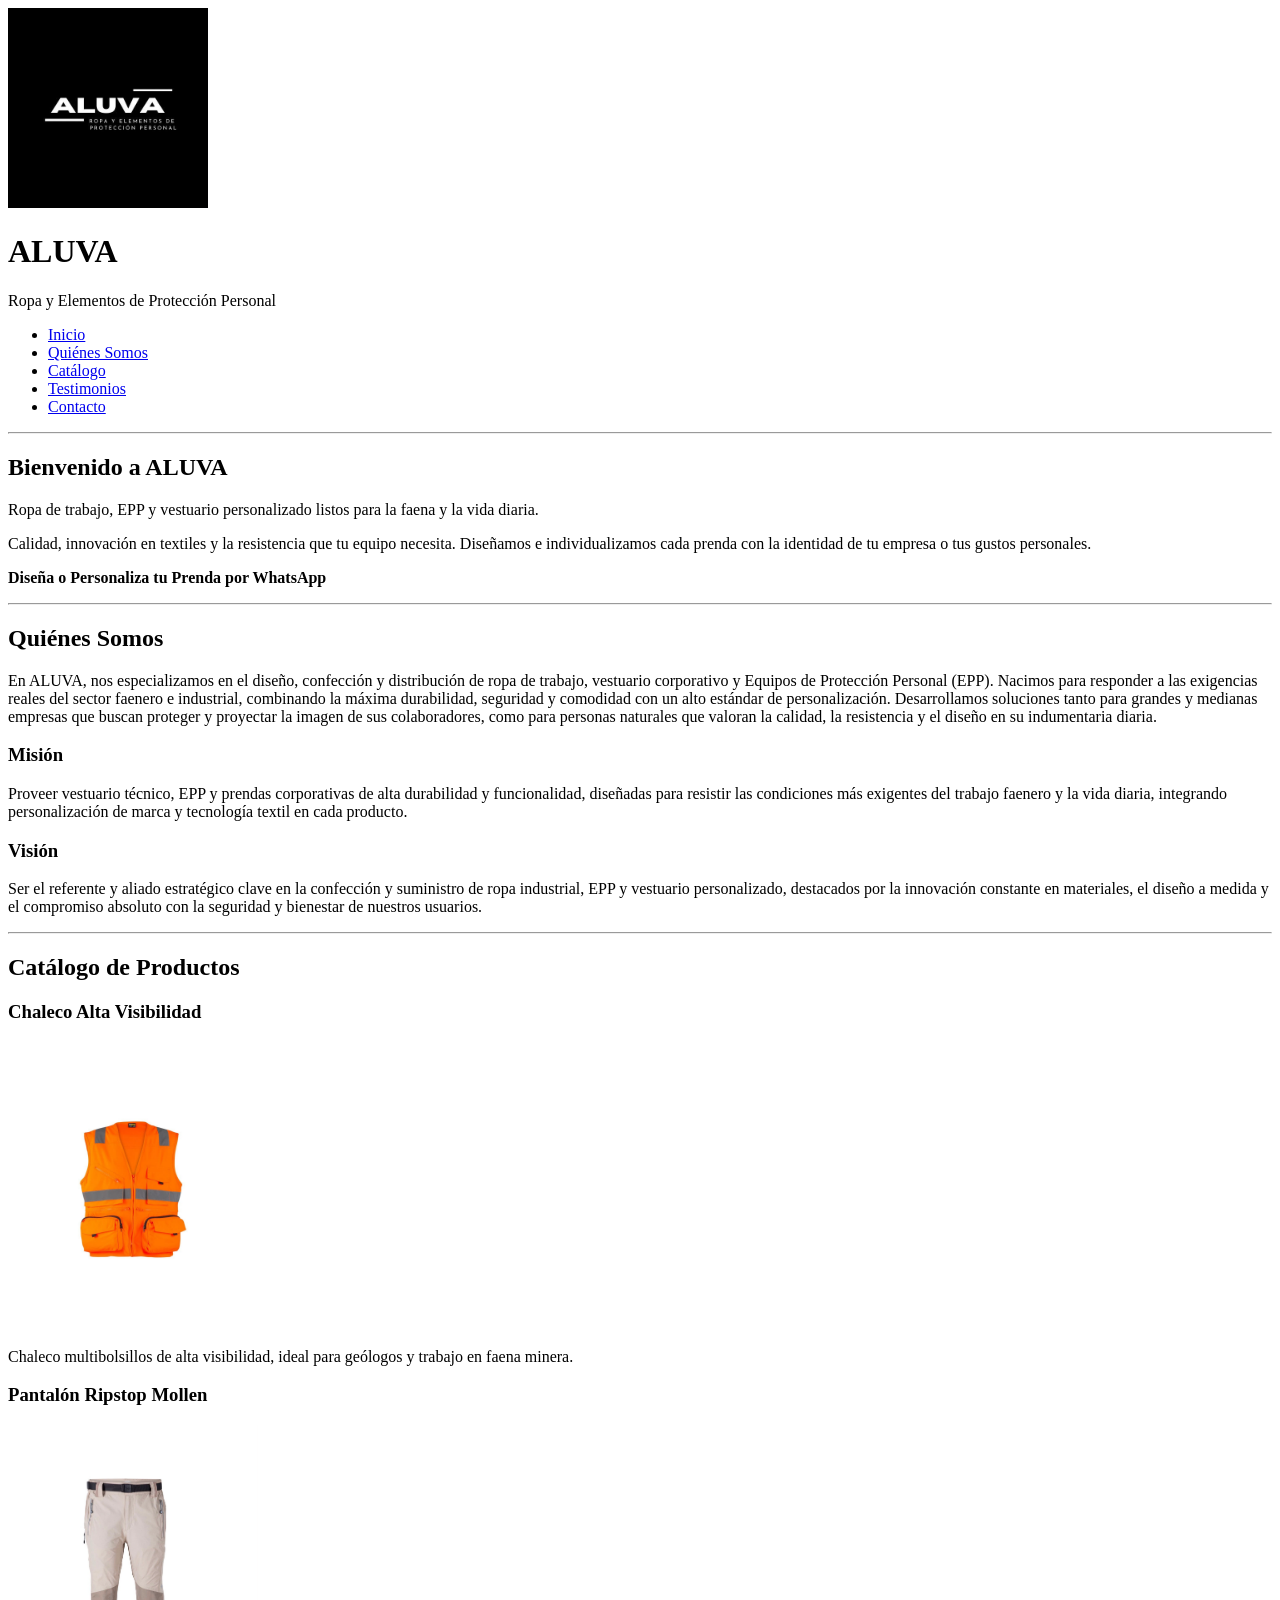
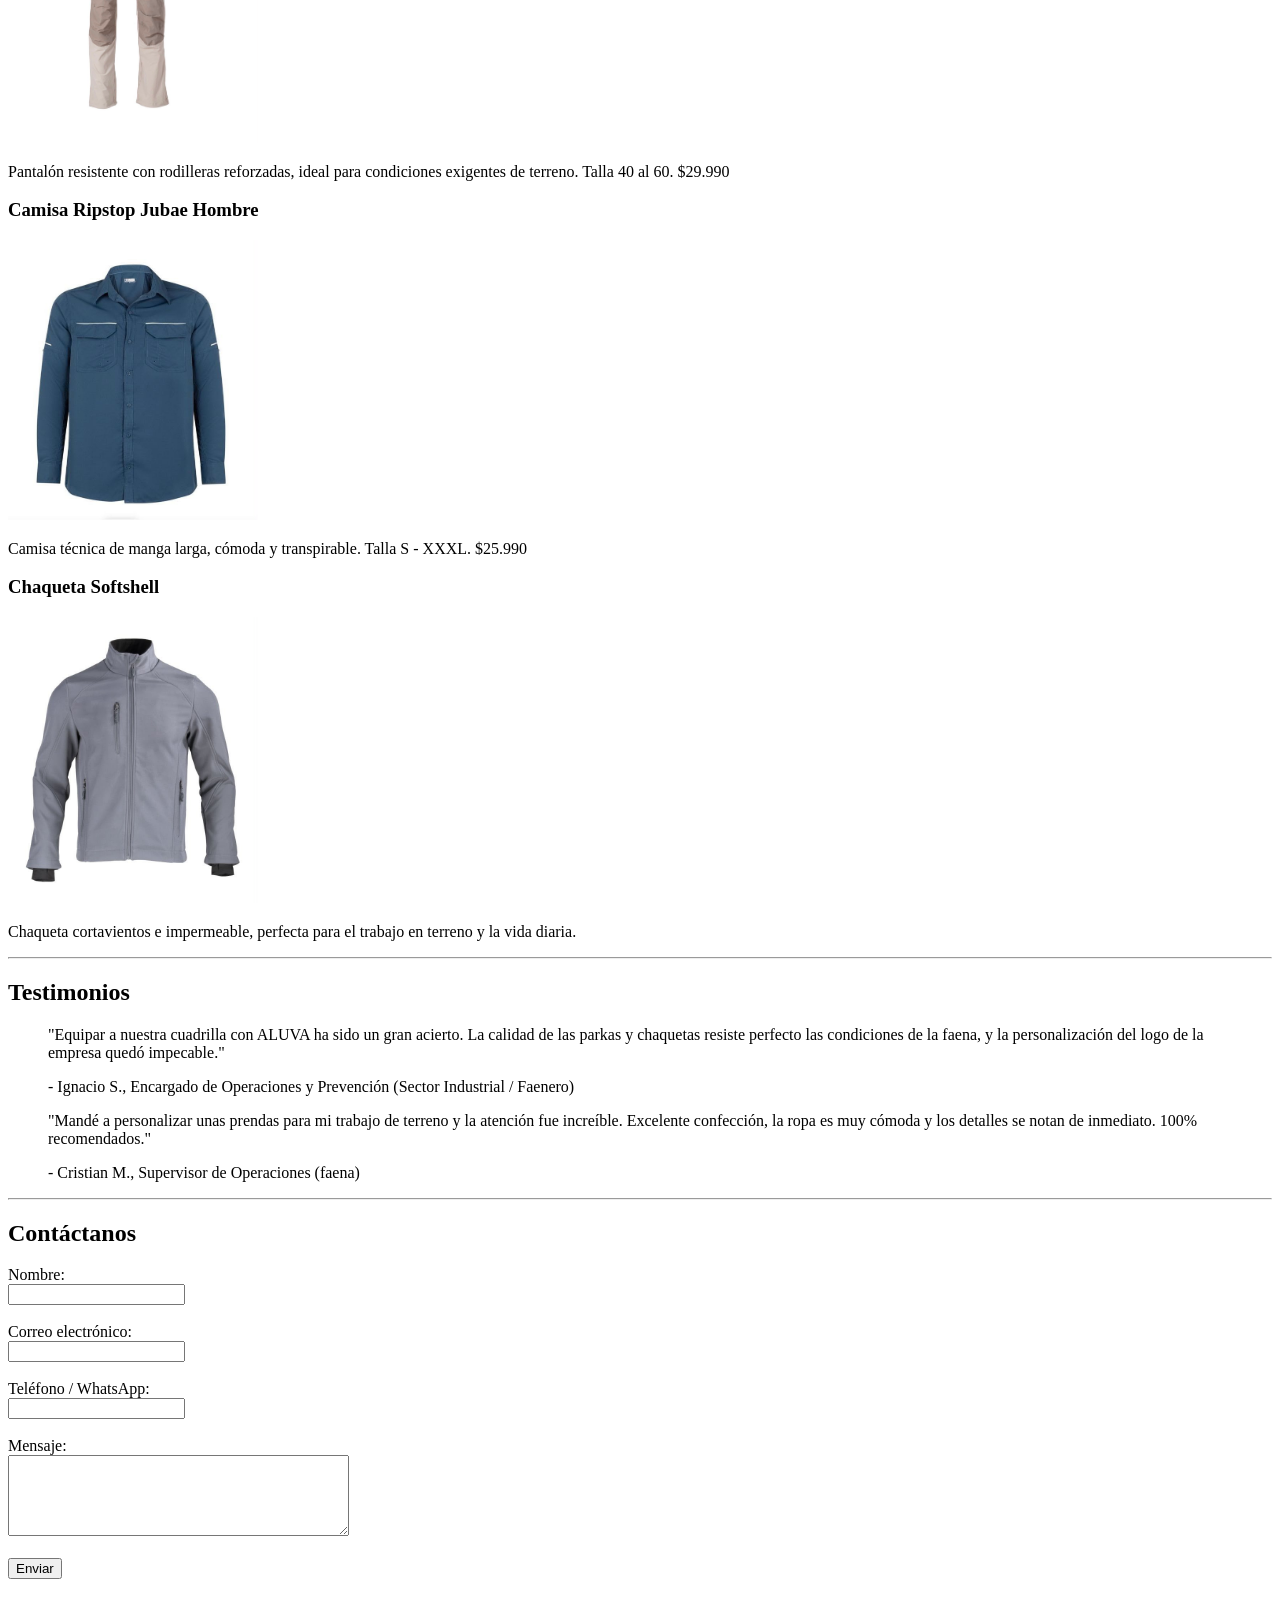
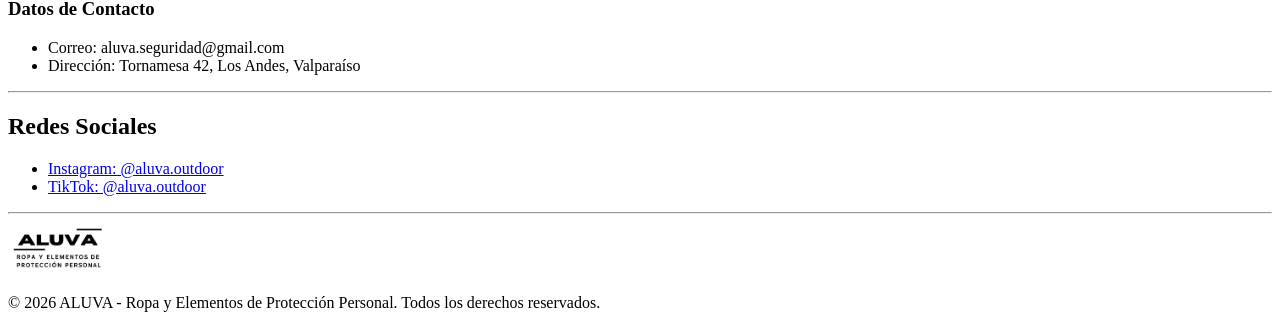
==== index.html @ 00921300 "feature/base" ====
<!DOCTYPE html>
<html lang="es">
<head>
    <meta charset="UTF-8">
    <title>ALUVA - Ropa y Elementos de Protección Personal</title>
</head>
<body>

    <!-- ===================== HEADER ===================== -->
    <header>
        <img src="images/LOGO_ALUVA.jpeg" alt="Logo ALUVA" width="200">
        <h1>ALUVA</h1>
        <p>Ropa y Elementos de Protección Personal</p>

        <nav>
            <ul>
                <li><a href="#inicio">Inicio</a></li>
                <li><a href="#nosotros">Quiénes Somos</a></li>
                <li><a href="#catalogo">Catálogo</a></li>
                <li><a href="#testimonios">Testimonios</a></li>
                <li><a href="#contacto">Contacto</a></li>
            </ul>
        </nav>
    </header>

    <hr>

    <!-- ===================== INICIO ===================== -->
    <section id="inicio">
        <h2>Bienvenido a ALUVA</h2>
        <p>Ropa de trabajo, EPP y vestuario personalizado listos para la faena y la vida diaria.</p>
        <p>Calidad, innovación en textiles y la resistencia que tu equipo necesita. Diseñamos e individualizamos cada prenda con la identidad de tu empresa o tus gustos personales.</p>
        <p><strong>Diseña o Personaliza tu Prenda por WhatsApp</strong></p>
    </section>

    <hr>

    <!-- ===================== QUIENES SOMOS ===================== -->
    <section id="nosotros">
        <h2>Quiénes Somos</h2>
        <p>
            En ALUVA, nos especializamos en el diseño, confección y distribución de ropa de trabajo,
            vestuario corporativo y Equipos de Protección Personal (EPP). Nacimos para responder a
            las exigencias reales del sector faenero e industrial, combinando la máxima durabilidad,
            seguridad y comodidad con un alto estándar de personalización. Desarrollamos soluciones
            tanto para grandes y medianas empresas que buscan proteger y proyectar la imagen de sus
            colaboradores, como para personas naturales que valoran la calidad, la resistencia y el
            diseño en su indumentaria diaria.
        </p>

        <h3>Misión</h3>
        <p>
            Proveer vestuario técnico, EPP y prendas corporativas de alta durabilidad y funcionalidad,
            diseñadas para resistir las condiciones más exigentes del trabajo faenero y la vida diaria,
            integrando personalización de marca y tecnología textil en cada producto.
        </p>

        <h3>Visión</h3>
        <p>
            Ser el referente y aliado estratégico clave en la confección y suministro de ropa industrial,
            EPP y vestuario personalizado, destacados por la innovación constante en materiales, el
            diseño a medida y el compromiso absoluto con la seguridad y bienestar de nuestros usuarios.
        </p>
    </section>

    <hr>

    <!-- ===================== CATALOGO ===================== -->
    <section id="catalogo">
        <h2>Catálogo de Productos</h2>

        <article>
            <h3>Chaleco Alta Visibilidad</h3>
            <img src="images/GEOLOGO_MINERO_NARANJO.jpeg" alt="Chaleco alta visibilidad naranjo" width="250">
            <p>Chaleco multibolsillos de alta visibilidad, ideal para geólogos y trabajo en faena minera.</p>
        </article>

        <article>
            <h3>Pantalón Ripstop Mollen</h3>
            <img src="images/PANTALON_RIPSTON_1.jpeg" alt="Pantalón Ripstop Mollen" width="250">
            <p>Pantalón resistente con rodilleras reforzadas, ideal para condiciones exigentes de terreno. Talla 40 al 60. $29.990</p>
        </article>

        <article>
            <h3>Camisa Ripstop Jubae Hombre</h3>
            <img src="images/BLUSA_JUBAE_HOMBRE.jpeg" alt="Camisa Ripstop Jubae Hombre" width="250">
            <p>Camisa técnica de manga larga, cómoda y transpirable. Talla S - XXXL. $25.990</p>
        </article>

        <article>
            <h3>Chaqueta Softshell</h3>
            <img src="images/CHAQUETA_SOFSHEL_1.jpeg" alt="Chaqueta Softshell" width="250">
            <p>Chaqueta cortavientos e impermeable, perfecta para el trabajo en terreno y la vida diaria.</p>
        </article>

    </section>

    <hr>

    <!-- ===================== TESTIMONIOS ===================== -->
    <section id="testimonios">
        <h2>Testimonios</h2>

        <blockquote>
            <p>
                "Equipar a nuestra cuadrilla con ALUVA ha sido un gran acierto. La calidad de las parkas
                y chaquetas resiste perfecto las condiciones de la faena, y la personalización del logo
                de la empresa quedó impecable."
            </p>
            <footer>- Ignacio S., Encargado de Operaciones y Prevención (Sector Industrial / Faenero)</footer>
        </blockquote>

        <blockquote>
            <p>
                "Mandé a personalizar unas prendas para mi trabajo de terreno y la atención fue increíble.
                Excelente confección, la ropa es muy cómoda y los detalles se notan de inmediato. 100% recomendados."
            </p>
            <footer>- Cristian M., Supervisor de Operaciones (faena)</footer>
        </blockquote>
    </section>

    <hr>

    <!-- ===================== CONTACTO / FORMULARIO ===================== -->
    <section id="contacto">
        <h2>Contáctanos</h2>

        <form action="#" method="post">
            <label for="nombre">Nombre:</label><br>
            <input type="text" id="nombre" name="nombre" required><br><br>

            <label for="correo">Correo electrónico:</label><br>
            <input type="email" id="correo" name="correo" required><br><br>

            <label for="telefono">Teléfono / WhatsApp:</label><br>
            <input type="tel" id="telefono" name="telefono"><br><br>

            <label for="mensaje">Mensaje:</label><br>
            <textarea id="mensaje" name="mensaje" rows="5" cols="40"></textarea><br><br>

            <input type="submit" value="Enviar">
        </form>

        <h3>Datos de Contacto</h3>
        <ul>
            <li>Correo: aluva.seguridad@gmail.com</li>
            <li>Dirección: Tornamesa 42, Los Andes, Valparaíso</li>
        </ul>
    </section>

    <hr>

    <!-- ===================== REDES SOCIALES ===================== -->
    <section id="redes">
        <h2>Redes Sociales</h2>
        <ul>
            <li><a href="https://www.instagram.com/aluva.outdoor" target="_blank">Instagram: @aluva.outdoor</a></li>
            <li><a href="https://www.tiktok.com/@aluva.outdoor" target="_blank">TikTok: @aluva.outdoor</a></li>
        </ul>
    </section>

    <hr>

    <!-- ===================== FOOTER ===================== -->
    <footer>
        <img src="images/ALUVA_TIMBRE.jpeg" alt="Timbre ALUVA" width="100">
        <p>&copy; 2026 ALUVA - Ropa y Elementos de Protección Personal. Todos los derechos reservados.</p>
    </footer>

</body>
</html>
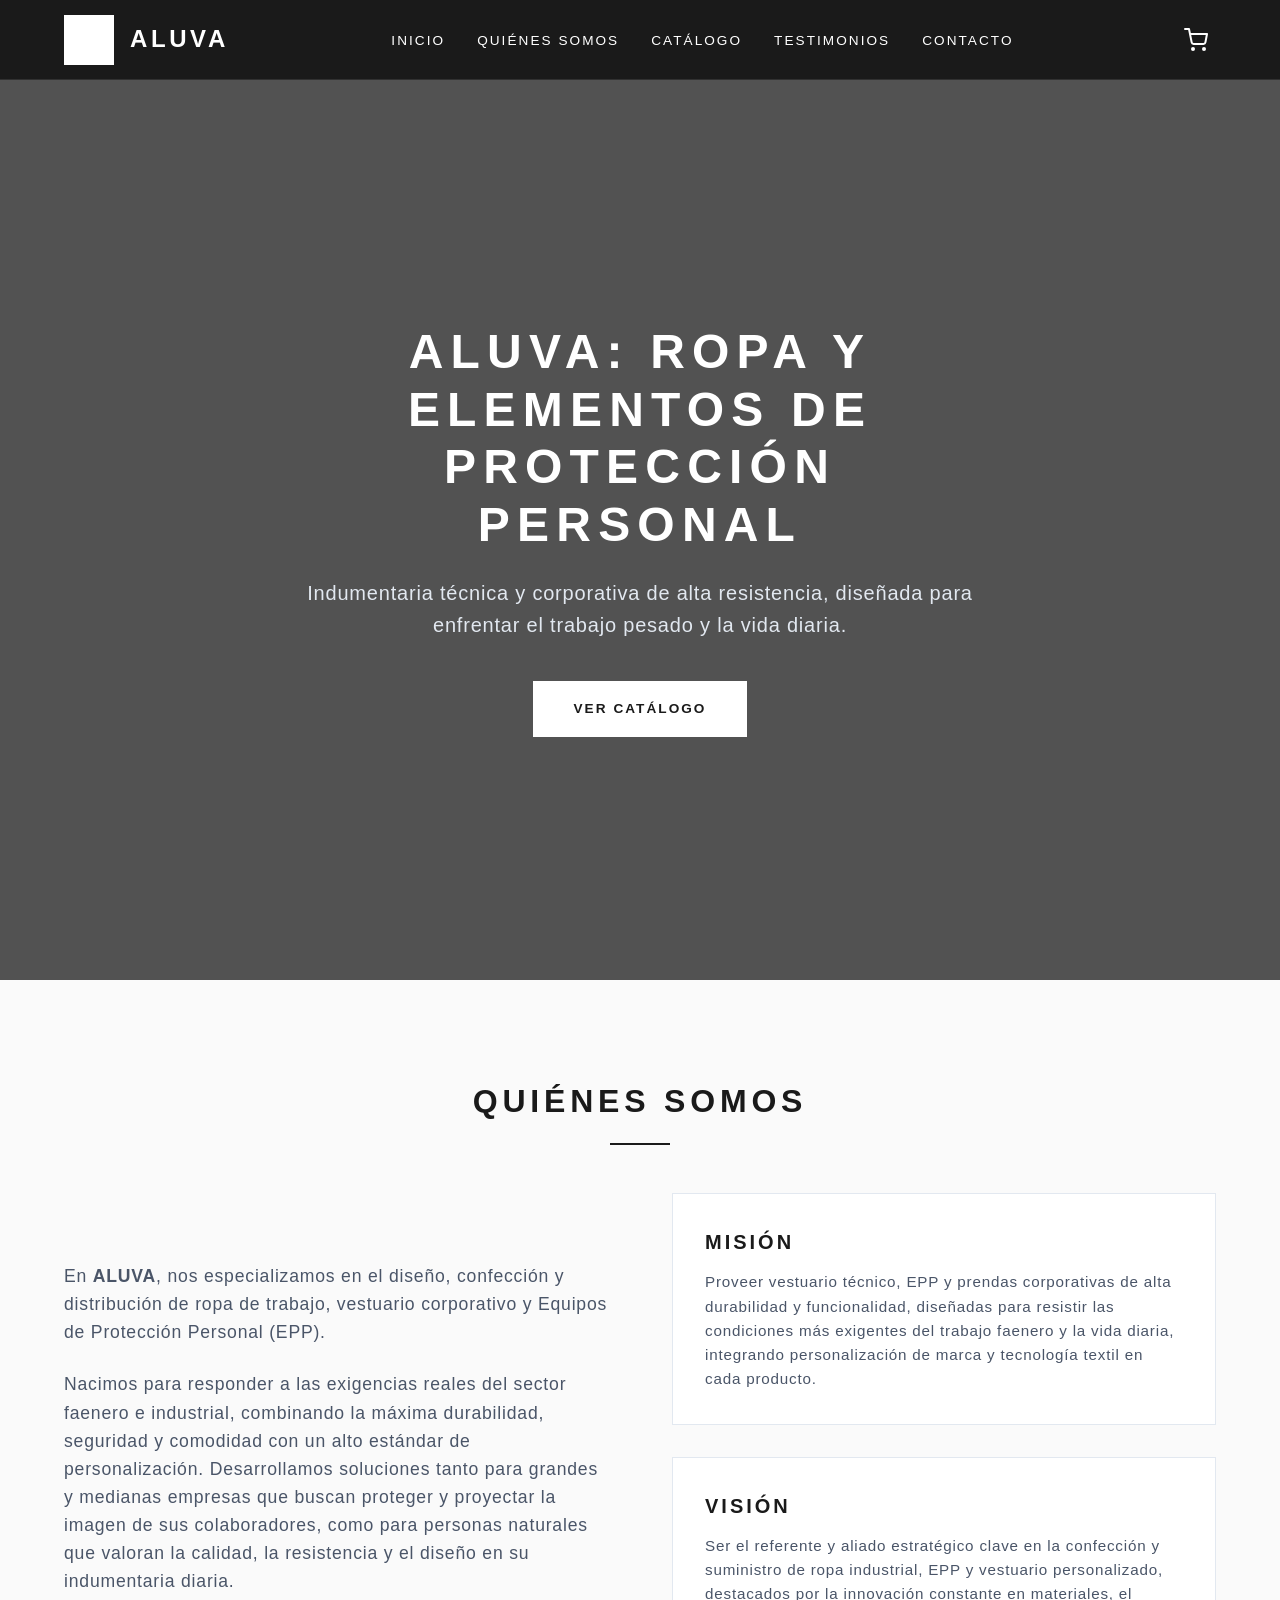
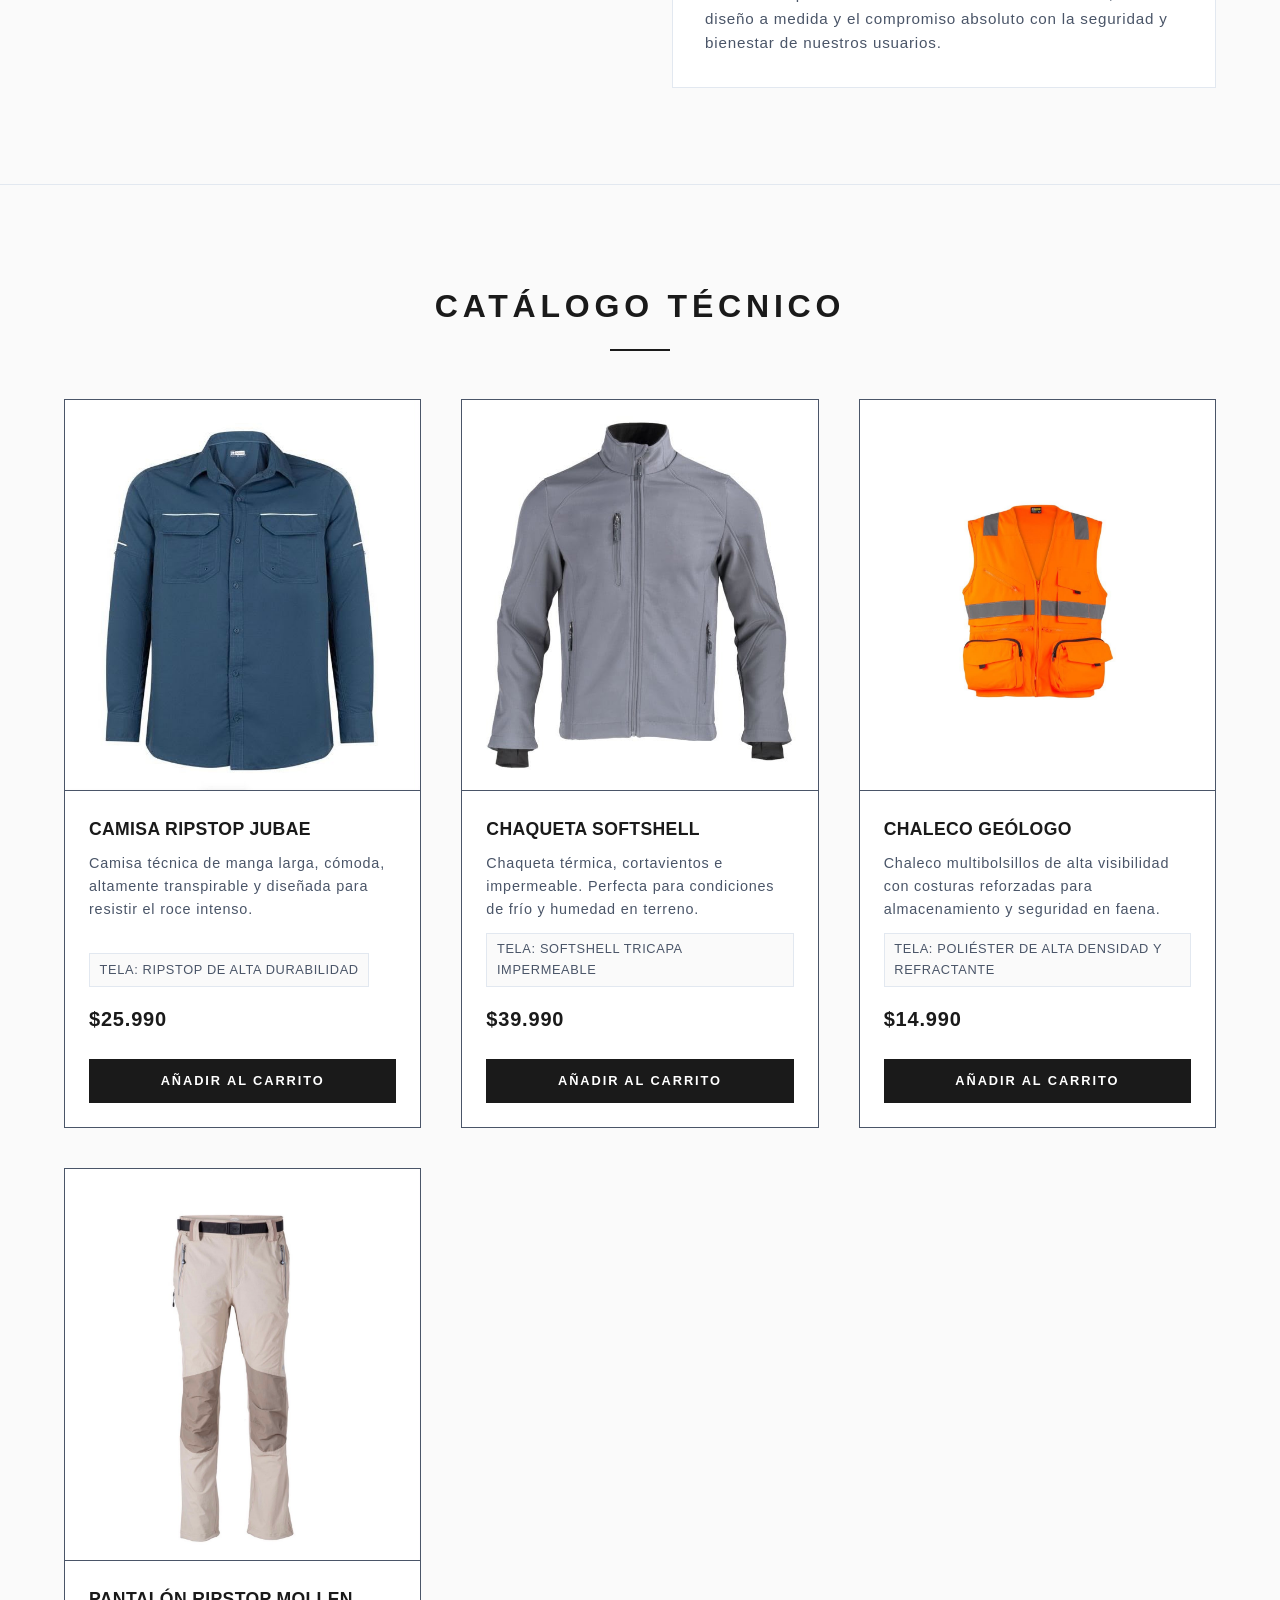
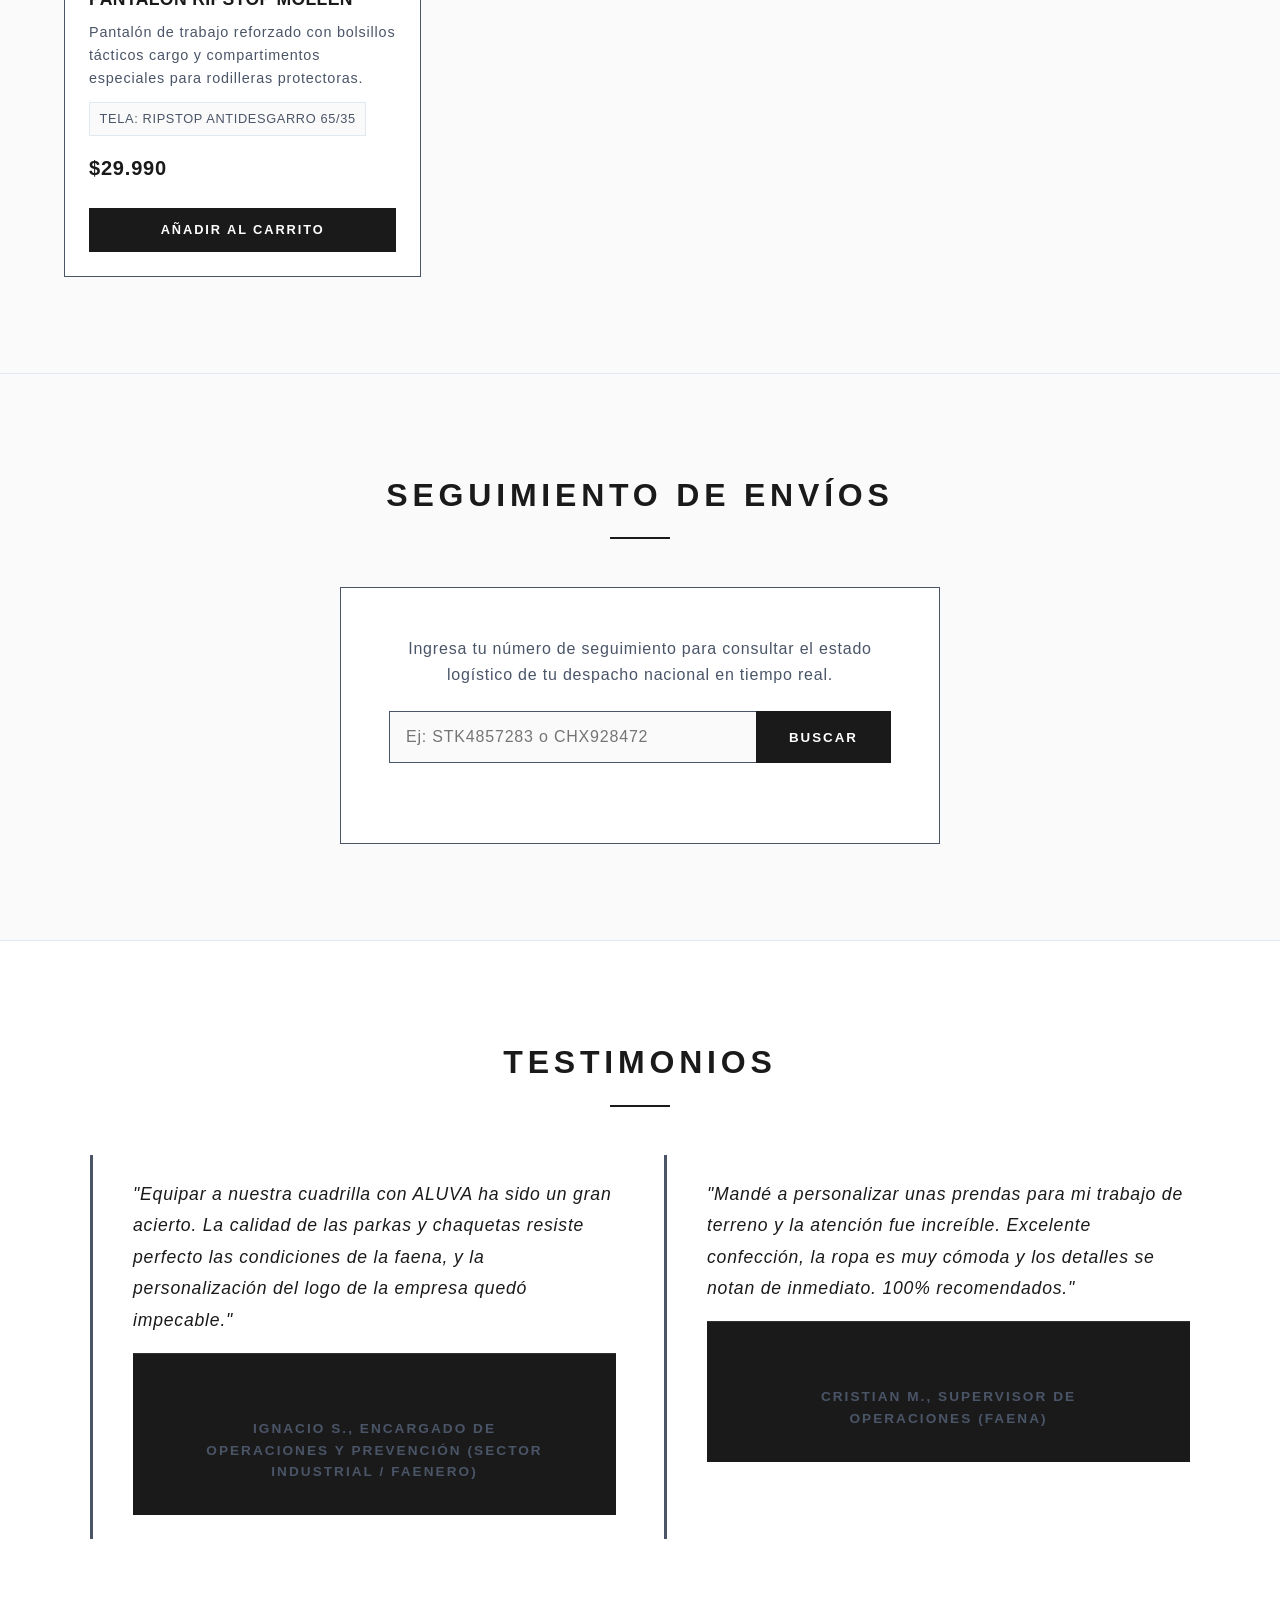
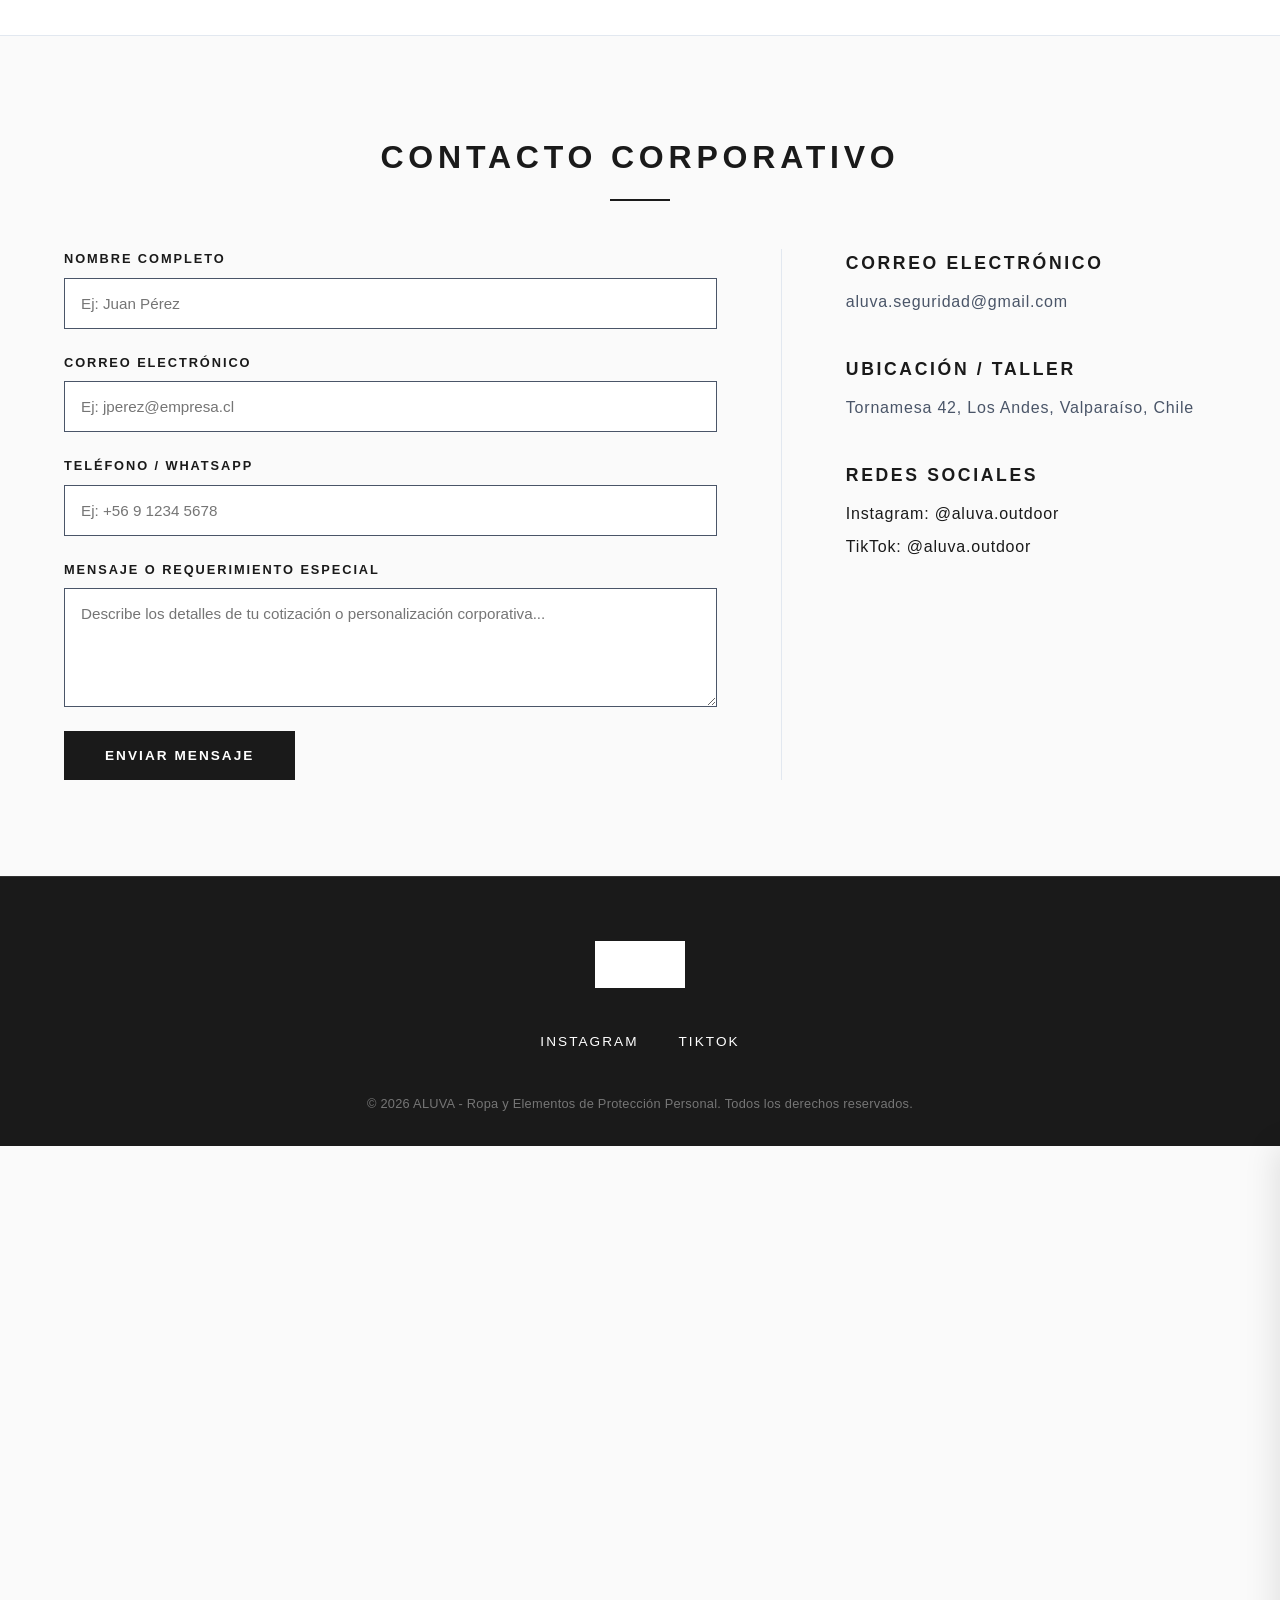
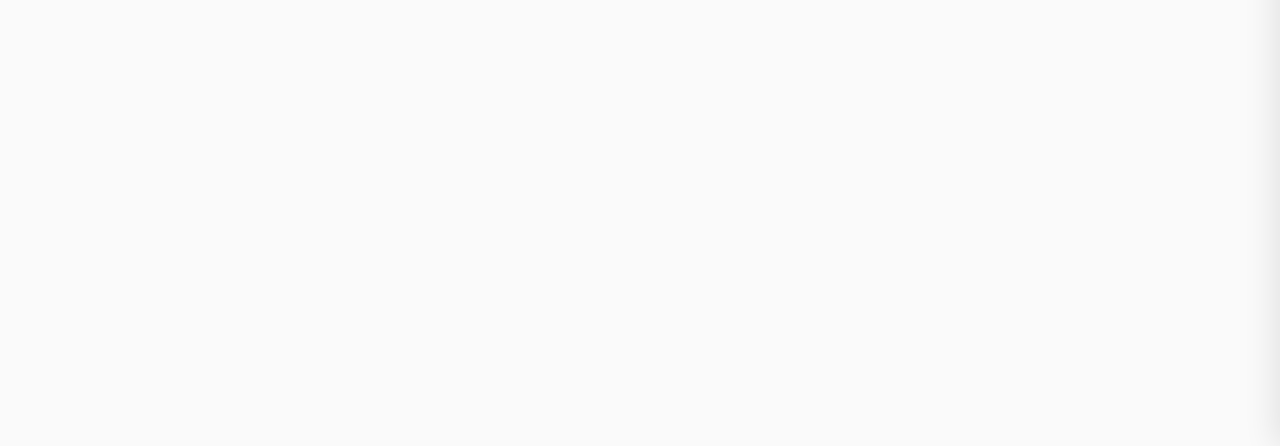
==== commit 7d305c79: "feature/Agregado Branding" ====
--- a/index.html
+++ b/index.html
@@ -1,171 +1,305 @@
 <!DOCTYPE html>
 <html lang="es">
 <head>
-    <meta charset="UTF-8">
-    <title>ALUVA - Ropa y Elementos de Protección Personal</title>
+  <meta charset="UTF-8">
+  <meta name="viewport" content="width=device-width, initial-scale=1.0">
+  <title>ALUVA - Ropa de Trabajo Premium y Vestuario Corporativo</title>
+  
+  <!-- Estilos del Sitio -->
+  <link rel="stylesheet" href="css/variables.css">
+  <link rel="stylesheet" href="css/components/parallax.css">
 </head>
 <body>
 
-    <!-- ===================== HEADER ===================== -->
-    <header>
-        <img src="images/LOGO_ALUVA.jpeg" alt="Logo ALUVA" width="200">
-        <h1>ALUVA</h1>
-        <p>Ropa y Elementos de Protección Personal</p>
-
-        <nav>
+  <!-- ==========================================
+       HEADER & NAVEGACIÓN
+       ========================================== -->
+  <header>
+    <div class="logo-container">
+      <img src="images/LOGO_ALUVA.jpeg" alt="Logo ALUVA">
+      <span class="logo-text">ALUVA</span>
+    </div>
+    
+    <nav aria-label="Menú principal de navegación">
+      <ul>
+        <li><a href="#inicio">Inicio</a></li>
+        <li><a href="#nosotros">Quiénes Somos</a></li>
+        <li><a href="#catalogo">Catálogo</a></li>
+        <li><a href="#testimonios">Testimonios</a></li>
+        <li><a href="#contacto">Contacto</a></li>
+      </ul>
+    </nav>
+    
+    <!-- Botón de Carrito con Contador -->
+    <button id="cart-toggle-btn" class="cart-icon-container" aria-label="Ver carrito de compras">
+      <svg viewBox="0 0 24 24" fill="none" stroke="currentColor" stroke-width="2" stroke-linecap="round" stroke-linejoin="round">
+        <circle cx="9" cy="21" r="1"></circle>
+        <circle cx="20" cy="21" r="1"></circle>
+        <path d="M1 1h4l2.68 13.39a2 2 0 0 0 2 1.61h9.72a2 2 0 0 0 2-1.61L23 6H6"></path>
+      </svg>
+      <span id="cart-counter" class="cart-counter" style="display: none;">0</span>
+    </button>
+  </header>
+
+  <!-- ==========================================
+       HERO BANNER (CON EFECTO PARALLAX)
+       ========================================== -->
+  <section id="inicio" class="hero-section" aria-label="Presentación de ALUVA">
+    <div class="hero-overlay"></div>
+    <div class="hero-content">
+      <h1>ALUVA: Ropa y Elementos de Protección Personal</h1>
+      <p>Indumentaria técnica y corporativa de alta resistencia, diseñada para enfrentar el trabajo pesado y la vida diaria.</p>
+      <a href="#catalogo" class="btn-primary">Ver Catálogo</a>
+    </div>
+  </section>
+
+  <main>
+    <!-- ==========================================
+         SECCIÓN QUIÉNES SOMOS
+         ========================================== -->
+    <section id="nosotros" aria-labelledby="about-title">
+      <h2 id="about-title" class="section-title">Quiénes Somos</h2>
+      <div class="about-container">
+        <div class="about-intro">
+          <p>
+            En <strong>ALUVA</strong>, nos especializamos en el diseño, confección y distribución de ropa de trabajo, vestuario corporativo y Equipos de Protección Personal (EPP). 
+          </p>
+          <p>
+            Nacimos para responder a las exigencias reales del sector faenero e industrial, combinando la máxima durabilidad, seguridad y comodidad con un alto estándar de personalización. Desarrollamos soluciones tanto para grandes y medianas empresas que buscan proteger y proyectar la imagen de sus colaboradores, como para personas naturales que valoran la calidad, la resistencia y el diseño en su indumentaria diaria.
+          </p>
+        </div>
+        <div class="about-philosophy">
+          <article class="philosophy-card">
+            <h3>Misión</h3>
+            <p>
+              Proveer vestuario técnico, EPP y prendas corporativas de alta durabilidad y funcionalidad, diseñadas para resistir las condiciones más exigentes del trabajo faenero y la vida diaria, integrando personalización de marca y tecnología textil en cada producto.
+            </p>
+          </article>
+          <article class="philosophy-card">
+            <h3>Visión</h3>
+            <p>
+              Ser el referente y aliado estratégico clave en la confección y suministro de ropa industrial, EPP y vestuario personalizado, destacados por la innovación constante en materiales, el diseño a medida y el compromiso absoluto con la seguridad y bienestar de nuestros usuarios.
+            </p>
+          </article>
+        </div>
+      </div>
+    </section>
+
+    <!-- ==========================================
+         SECCIÓN CATÁLOGO DE PRODUCTOS
+         ========================================== -->
+    <section id="catalogo" aria-labelledby="catalog-title">
+      <h2 id="catalog-title" class="section-title">Catálogo Técnico</h2>
+      <div class="catalog-grid">
+        
+        <!-- Producto 1 -->
+        <article class="product-card" data-id="p1" data-title="Blusa Jubae Hombre" data-price="25990" data-image="images/BLUSA_JUBAE_HOMBRE.jpeg">
+          <div class="product-img-wrapper">
+            <img src="images/BLUSA_JUBAE_HOMBRE.jpeg" alt="Blusa Jubae Hombre">
+          </div>
+          <div class="product-info">
+            <h3 class="product-title">Camisa Ripstop Jubae</h3>
+            <p class="product-tech-desc">Camisa técnica de manga larga, cómoda, altamente transpirable y diseñada para resistir el roce intenso.</p>
+            <span class="product-fabric">Tela: Ripstop de Alta Durabilidad</span>
+            <div class="product-price">$25.990</div>
+            <button class="btn-add-cart">Añadir al Carrito</button>
+          </div>
+        </article>
+
+        <!-- Producto 2 -->
+        <article class="product-card" data-id="p2" data-title="Chaqueta Softshell Técnica" data-price="39990" data-image="images/CHAQUETA_SOFSHEL_1.jpeg">
+          <div class="product-img-wrapper">
+            <img src="images/CHAQUETA_SOFSHEL_1.jpeg" alt="Chaqueta Softshell Técnica">
+          </div>
+          <div class="product-info">
+            <h3 class="product-title">Chaqueta Softshell</h3>
+            <p class="product-tech-desc">Chaqueta térmica, cortavientos e impermeable. Perfecta para condiciones de frío y humedad en terreno.</p>
+            <span class="product-fabric">Tela: Softshell Tricapa Impermeable</span>
+            <div class="product-price">$39.990</div>
+            <button class="btn-add-cart">Añadir al Carrito</button>
+          </div>
+        </article>
+
+        <!-- Producto 3 -->
+        <article class="product-card" data-id="p3" data-title="Chaleco Geólogo Minero" data-price="14990" data-image="images/GEOLOGO_MINERO_NARANJO.jpeg">
+          <div class="product-img-wrapper">
+            <img src="images/GEOLOGO_MINERO_NARANJO.jpeg" alt="Chaleco Geólogo Minero Naranjo">
+          </div>
+          <div class="product-info">
+            <h3 class="product-title">Chaleco Geólogo</h3>
+            <p class="product-tech-desc">Chaleco multibolsillos de alta visibilidad con costuras reforzadas para almacenamiento y seguridad en faena.</p>
+            <span class="product-fabric">Tela: Poliéster de Alta Densidad y Refractante</span>
+            <div class="product-price">$14.990</div>
+            <button class="btn-add-cart">Añadir al Carrito</button>
+          </div>
+        </article>
+
+        <!-- Producto 4 -->
+        <article class="product-card" data-id="p4" data-title="Pantalón Ripstop Pesado" data-price="29990" data-image="images/PANTALON_RIPSTON_1.jpeg">
+          <div class="product-img-wrapper">
+            <img src="images/PANTALON_RIPSTON_1.jpeg" alt="Pantalón Ripstop Mollen">
+          </div>
+          <div class="product-info">
+            <h3 class="product-title">Pantalón Ripstop Mollen</h3>
+            <p class="product-tech-desc">Pantalón de trabajo reforzado con bolsillos tácticos cargo y compartimentos especiales para rodilleras protectoras.</p>
+            <span class="product-fabric">Tela: Ripstop Antidesgarro 65/35</span>
+            <div class="product-price">$29.990</div>
+            <button class="btn-add-cart">Añadir al Carrito</button>
+          </div>
+        </article>
+
+      </div>
+    </section>
+
+    <!-- ==========================================
+         SECCIÓN MÓDULO DE SEGUIMIENTO (TRACKING)
+         ========================================== -->
+    <section id="tracking" aria-labelledby="tracking-title">
+      <h2 id="tracking-title" class="section-title">Seguimiento de Envíos</h2>
+      <div class="tracking-wrapper">
+        <p>Ingresa tu número de seguimiento para consultar el estado logístico de tu despacho nacional en tiempo real.</p>
+        <form id="tracking-form" class="tracking-form" aria-label="Formulario de tracking">
+          <input type="text" id="tracking-input" class="tracking-input" placeholder="Ej: STK4857283 o CHX928472" required aria-label="Código de seguimiento">
+          <button type="submit" class="btn-track">Buscar</button>
+        </form>
+        
+        <!-- Tarjeta dinámica de resultados de tracking -->
+        <div id="tracking-result" class="tracking-result" aria-live="polite"></div>
+      </div>
+    </section>
+
+    <!-- ==========================================
+         SECCIÓN TESTIMONIOS
+         ========================================== -->
+    <section id="testimonios" aria-labelledby="testimonials-title">
+      <h2 id="testimonials-title" class="section-title">Testimonios</h2>
+      <div class="testimonios-container">
+        <blockquote>
+          <p>
+            "Equipar a nuestra cuadrilla con ALUVA ha sido un gran acierto. La calidad de las parkas y chaquetas resiste perfecto las condiciones de la faena, y la personalización del logo de la empresa quedó impecable."
+          </p>
+          <footer>Ignacio S., Encargado de Operaciones y Prevención (Sector Industrial / Faenero)</footer>
+        </blockquote>
+        
+        <blockquote>
+          <p>
+            "Mandé a personalizar unas prendas para mi trabajo de terreno y la atención fue increíble. Excelente confección, la ropa es muy cómoda y los detalles se notan de inmediato. 100% recomendados."
+          </p>
+          <footer>Cristian M., Supervisor de Operaciones (Faena)</footer>
+        </blockquote>
+      </div>
+    </section>
+
+    <!-- ==========================================
+         SECCIÓN FORMULARIO DE CONTACTO
+         ========================================== -->
+    <section id="contacto" aria-labelledby="contact-title">
+      <h2 id="contact-title" class="section-title">Contacto Corporativo</h2>
+      <div class="contacto-container">
+        <div class="contacto-form-wrapper">
+          <form action="#" method="POST" aria-label="Formulario de contacto de la empresa">
+            <div class="form-group">
+              <label for="nombre">Nombre Completo</label>
+              <input type="text" id="nombre" name="nombre" required placeholder="Ej: Juan Pérez">
+            </div>
+            <div class="form-group">
+              <label for="correo">Correo Electrónico</label>
+              <input type="email" id="correo" name="correo" autocomplete="email" required placeholder="Ej: jperez@empresa.cl">
+            </div>
+            <div class="form-group">
+              <label for="telefono">Teléfono / WhatsApp</label>
+              <input type="tel" id="telefono" name="telefono" autocomplete="tel" placeholder="Ej: +56 9 1234 5678">
+            </div>
+            <div class="form-group">
+              <label for="mensaje">Mensaje o Requerimiento Especial</label>
+              <textarea id="mensaje" name="mensaje" rows="5" placeholder="Describe los detalles de tu cotización o personalización corporativa..."></textarea>
+            </div>
+            <button type="submit" class="btn-primary btn-submit">Enviar Mensaje</button>
+          </form>
+        </div>
+        
+        <div class="contacto-info-wrapper">
+          <div class="info-item">
+            <h3>Correo Electrónico</h3>
+            <p><a href="mailto:aluva.seguridad@gmail.com">aluva.seguridad@gmail.com</a></p>
+          </div>
+          <div class="info-item">
+            <h3>Ubicación / Taller</h3>
+            <p>Tornamesa 42, Los Andes, Valparaíso, Chile</p>
+          </div>
+          <div class="info-item">
+            <h3>Redes Sociales</h3>
             <ul>
-                <li><a href="#inicio">Inicio</a></li>
-                <li><a href="#nosotros">Quiénes Somos</a></li>
-                <li><a href="#catalogo">Catálogo</a></li>
-                <li><a href="#testimonios">Testimonios</a></li>
-                <li><a href="#contacto">Contacto</a></li>
+              <li><a href="https://www.instagram.com/aluva.outdoor" target="_blank" rel="noopener">Instagram: @aluva.outdoor</a></li>
+              <li><a href="https://www.tiktok.com/@aluva.outdoor" target="_blank" rel="noopener">TikTok: @aluva.outdoor</a></li>
             </ul>
-        </nav>
-    </header>
-
-    <hr>
-
-    <!-- ===================== INICIO ===================== -->
-    <section id="inicio">
-        <h2>Bienvenido a ALUVA</h2>
-        <p>Ropa de trabajo, EPP y vestuario personalizado listos para la faena y la vida diaria.</p>
-        <p>Calidad, innovación en textiles y la resistencia que tu equipo necesita. Diseñamos e individualizamos cada prenda con la identidad de tu empresa o tus gustos personales.</p>
-        <p><strong>Diseña o Personaliza tu Prenda por WhatsApp</strong></p>
-    </section>
-
-    <hr>
-
-    <!-- ===================== QUIENES SOMOS ===================== -->
-    <section id="nosotros">
-        <h2>Quiénes Somos</h2>
-        <p>
-            En ALUVA, nos especializamos en el diseño, confección y distribución de ropa de trabajo,
-            vestuario corporativo y Equipos de Protección Personal (EPP). Nacimos para responder a
-            las exigencias reales del sector faenero e industrial, combinando la máxima durabilidad,
-            seguridad y comodidad con un alto estándar de personalización. Desarrollamos soluciones
-            tanto para grandes y medianas empresas que buscan proteger y proyectar la imagen de sus
-            colaboradores, como para personas naturales que valoran la calidad, la resistencia y el
-            diseño en su indumentaria diaria.
-        </p>
-
-        <h3>Misión</h3>
-        <p>
-            Proveer vestuario técnico, EPP y prendas corporativas de alta durabilidad y funcionalidad,
-            diseñadas para resistir las condiciones más exigentes del trabajo faenero y la vida diaria,
-            integrando personalización de marca y tecnología textil en cada producto.
-        </p>
-
-        <h3>Visión</h3>
-        <p>
-            Ser el referente y aliado estratégico clave en la confección y suministro de ropa industrial,
-            EPP y vestuario personalizado, destacados por la innovación constante en materiales, el
-            diseño a medida y el compromiso absoluto con la seguridad y bienestar de nuestros usuarios.
-        </p>
-    </section>
-
-    <hr>
-
-    <!-- ===================== CATALOGO ===================== -->
-    <section id="catalogo">
-        <h2>Catálogo de Productos</h2>
-
-        <article>
-            <h3>Chaleco Alta Visibilidad</h3>
-            <img src="images/GEOLOGO_MINERO_NARANJO.jpeg" alt="Chaleco alta visibilidad naranjo" width="250">
-            <p>Chaleco multibolsillos de alta visibilidad, ideal para geólogos y trabajo en faena minera.</p>
-        </article>
-
-        <article>
-            <h3>Pantalón Ripstop Mollen</h3>
-            <img src="images/PANTALON_RIPSTON_1.jpeg" alt="Pantalón Ripstop Mollen" width="250">
-            <p>Pantalón resistente con rodilleras reforzadas, ideal para condiciones exigentes de terreno. Talla 40 al 60. $29.990</p>
-        </article>
-
-        <article>
-            <h3>Camisa Ripstop Jubae Hombre</h3>
-            <img src="images/BLUSA_JUBAE_HOMBRE.jpeg" alt="Camisa Ripstop Jubae Hombre" width="250">
-            <p>Camisa técnica de manga larga, cómoda y transpirable. Talla S - XXXL. $25.990</p>
-        </article>
-
-        <article>
-            <h3>Chaqueta Softshell</h3>
-            <img src="images/CHAQUETA_SOFSHEL_1.jpeg" alt="Chaqueta Softshell" width="250">
-            <p>Chaqueta cortavientos e impermeable, perfecta para el trabajo en terreno y la vida diaria.</p>
-        </article>
-
-    </section>
-
-    <hr>
-
-    <!-- ===================== TESTIMONIOS ===================== -->
-    <section id="testimonios">
-        <h2>Testimonios</h2>
-
-        <blockquote>
-            <p>
-                "Equipar a nuestra cuadrilla con ALUVA ha sido un gran acierto. La calidad de las parkas
-                y chaquetas resiste perfecto las condiciones de la faena, y la personalización del logo
-                de la empresa quedó impecable."
-            </p>
-            <footer>- Ignacio S., Encargado de Operaciones y Prevención (Sector Industrial / Faenero)</footer>
-        </blockquote>
-
-        <blockquote>
-            <p>
-                "Mandé a personalizar unas prendas para mi trabajo de terreno y la atención fue increíble.
-                Excelente confección, la ropa es muy cómoda y los detalles se notan de inmediato. 100% recomendados."
-            </p>
-            <footer>- Cristian M., Supervisor de Operaciones (faena)</footer>
-        </blockquote>
-    </section>
-
-    <hr>
-
-    <!-- ===================== CONTACTO / FORMULARIO ===================== -->
-    <section id="contacto">
-        <h2>Contáctanos</h2>
-
-        <form action="#" method="post">
-            <label for="nombre">Nombre:</label><br>
-            <input type="text" id="nombre" name="nombre" required><br><br>
-
-            <label for="correo">Correo electrónico:</label><br>
-            <input type="email" id="correo" name="correo" required><br><br>
-
-            <label for="telefono">Teléfono / WhatsApp:</label><br>
-            <input type="tel" id="telefono" name="telefono"><br><br>
-
-            <label for="mensaje">Mensaje:</label><br>
-            <textarea id="mensaje" name="mensaje" rows="5" cols="40"></textarea><br><br>
-
-            <input type="submit" value="Enviar">
-        </form>
-
-        <h3>Datos de Contacto</h3>
-        <ul>
-            <li>Correo: aluva.seguridad@gmail.com</li>
-            <li>Dirección: Tornamesa 42, Los Andes, Valparaíso</li>
-        </ul>
-    </section>
-
-    <hr>
-
-    <!-- ===================== REDES SOCIALES ===================== -->
-    <section id="redes">
-        <h2>Redes Sociales</h2>
-        <ul>
-            <li><a href="https://www.instagram.com/aluva.outdoor" target="_blank">Instagram: @aluva.outdoor</a></li>
-            <li><a href="https://www.tiktok.com/@aluva.outdoor" target="_blank">TikTok: @aluva.outdoor</a></li>
-        </ul>
-    </section>
-
-    <hr>
-
-    <!-- ===================== FOOTER ===================== -->
-    <footer>
-        <img src="images/ALUVA_TIMBRE.jpeg" alt="Timbre ALUVA" width="100">
-        <p>&copy; 2026 ALUVA - Ropa y Elementos de Protección Personal. Todos los derechos reservados.</p>
-    </footer>
-
+          </div>
+        </div>
+      </div>
+    </section>
+  </main>
+
+  <!-- ==========================================
+       FOOTER
+       ========================================== -->
+  <footer>
+    <img src="images/ALUVA_TIMBRE.jpeg" alt="Timbre ALUVA" class="footer-timbre">
+    <ul class="footer-socials">
+      <li><a href="https://www.instagram.com/aluva.outdoor" target="_blank" rel="noopener">Instagram</a></li>
+      <li><a href="https://www.tiktok.com/@aluva.outdoor" target="_blank" rel="noopener">TikTok</a></li>
+    </ul>
+    <div class="footer-copy">
+      &copy; 2026 ALUVA - Ropa y Elementos de Protección Personal. Todos los derechos reservados.
+    </div>
+  </footer>
+
+  <!-- ==========================================
+       MODAL CARRITO DE COMPRAS (DIALOG SIDEBAR)
+       ========================================== -->
+  <dialog id="cart-dialog" class="cart-sidebar" aria-modal="true" aria-labelledby="cart-title-dialog">
+    <div class="cart-header">
+      <h2 id="cart-title-dialog">Tu Pedido</h2>
+      <button id="cart-close-btn" class="btn-close-cart" aria-label="Cerrar carrito">
+        <svg viewBox="0 0 24 24" fill="none" stroke="currentColor" stroke-width="2" stroke-linecap="round" stroke-linejoin="round">
+          <line x1="18" y1="6" x2="6" y2="18"></line>
+          <line x1="6" y1="6" x2="18" y2="18"></line>
+        </svg>
+      </button>
+    </div>
+    
+    <!-- Contenedor dinámico de productos del carrito -->
+    <div id="cart-items" class="cart-items-container">
+      <!-- Se llena dinámicamente con JavaScript -->
+    </div>
+    
+    <!-- Resumen y totales del carrito -->
+    <div class="cart-footer">
+      <div class="promo-container">
+        <input type="text" id="promo-input" class="promo-input" placeholder="Cupón de descuento" aria-label="Ingresa cupón de descuento">
+        <button id="btn-apply-promo" class="btn-promo">Aplicar</button>
+      </div>
+      <div id="promo-feedback" class="promo-feedback"></div>
+      
+      <div class="cart-totals">
+        <div class="total-row">
+          <span>Subtotal</span>
+          <span id="cart-subtotal-val">$0</span>
+        </div>
+        <div id="cart-discount-row" class="total-row" style="display: none;">
+          <span>Descuento</span>
+          <span id="cart-discount-val">-$0</span>
+        </div>
+        <div class="total-row grand-total">
+          <span>Total</span>
+          <span id="cart-total-val">$0</span>
+        </div>
+      </div>
+      
+      <button id="btn-checkout" class="btn-checkout">Finalizar Compra</button>
+    </div>
+  </dialog>
+
+  <!-- Lógica e interactividad -->
+  <script src="js/main.js"></script>
 </body>
 </html>
--- a/css/variables.css
+++ b/css/variables.css
@@ -0,0 +1,50 @@
+/* Identity Visual Monocromática - ALUVA */
+:root {
+  /* Paleta de Colores Exclusiva */
+  --color-bg-base: #FAFAFA;       /* Blanco Puro / Nieve */
+  --color-bg-dark: #1A1A1A;       /* Negro Grafito Oscuro */
+  --color-text-primary: #1A1A1A;  /* Negro Grafito Oscuro */
+  --color-text-secondary: #4A5568;/* Gris Cemento Fuerte */
+  --color-border: #4A5568;        /* Gris Cemento Fuerte */
+  --color-white: #FFFFFF;
+  --color-light-gray: #E2E8F0;
+
+  /* Tipografía y Espaciado Premium */
+  --font-family: 'Helvetica Neue', Arial, sans-serif;
+  --letter-spacing-narrow: -0.02em;
+  --letter-spacing-wide: 0.15em;
+  --letter-spacing-standard: 0.05em;
+
+  /* Transiciones y Layout */
+  --transition-default: all 0.3s cubic-bezier(0.16, 1, 0.3, 1);
+  --header-height: 80px;
+}
+
+/* Reset básico global */
+*, *::before, *::after {
+  box-sizing: border-box;
+  margin: 0;
+  padding: 0;
+}
+
+body {
+  background-color: var(--color-bg-base);
+  color: var(--color-text-primary);
+  font-family: var(--font-family);
+  font-size: 16px;
+  line-height: 1.6;
+  letter-spacing: var(--letter-spacing-standard);
+  -webkit-font-smoothing: antialiased;
+  -moz-osx-font-smoothing: grayscale;
+}
+
+img {
+  max-width: 100%;
+  height: auto;
+  display: block;
+}
+
+a {
+  color: inherit;
+  text-decoration: none;
+}
--- a/css/components/parallax.css
+++ b/css/components/parallax.css
@@ -0,0 +1,1005 @@
+/* ==========================================
+   ALUVA - LAYOUT & COMPONENTS STYLES
+   ========================================== */
+
+/* HEADER & NAVIGATION */
+header {
+  position: fixed;
+  top: 0;
+  left: 0;
+  width: 100%;
+  height: var(--header-height);
+  background-color: var(--color-bg-dark);
+  color: var(--color-white);
+  display: flex;
+  justify-content: space-between;
+  align-items: center;
+  padding: 0 4rem;
+  z-index: 1000;
+  border-bottom: 1px solid rgba(255, 255, 255, 0.1);
+}
+
+.logo-container {
+  display: flex;
+  align-items: center;
+  gap: 1rem;
+}
+
+.logo-container img {
+  height: 50px;
+  width: auto;
+  filter: brightness(0) invert(1); /* Hacemos el logo monocromático en fondo oscuro */
+}
+
+.logo-text {
+  font-size: 1.5rem;
+  font-weight: 700;
+  letter-spacing: var(--letter-spacing-wide);
+}
+
+nav ul {
+  display: flex;
+  gap: 2rem;
+  list-style: none;
+}
+
+nav a {
+  font-size: 0.85rem;
+  text-transform: uppercase;
+  letter-spacing: var(--letter-spacing-wide);
+  transition: var(--transition-default);
+  position: relative;
+  padding: 0.5rem 0;
+}
+
+nav a::after {
+  content: '';
+  position: absolute;
+  bottom: 0;
+  left: 0;
+  width: 0;
+  height: 1px;
+  background-color: var(--color-white);
+  transition: var(--transition-default);
+}
+
+nav a:hover::after {
+  width: 100%;
+}
+
+.cart-icon-container {
+  position: relative;
+  cursor: pointer;
+  background: none;
+  border: none;
+  color: var(--color-white);
+  display: flex;
+  align-items: center;
+  justify-content: center;
+  padding: 0.5rem;
+}
+
+.cart-icon-container svg {
+  width: 24px;
+  height: 24px;
+}
+
+.cart-counter {
+  position: absolute;
+  top: -2px;
+  right: -2px;
+  background-color: var(--color-white);
+  color: var(--color-bg-dark);
+  font-size: 0.75rem;
+  font-weight: 700;
+  min-width: 18px;
+  height: 18px;
+  border-radius: 50%;
+  display: flex;
+  align-items: center;
+  justify-content: center;
+  padding: 0 4px;
+}
+
+/* HERO SECTION (PARALLAX) */
+.hero-section {
+  position: relative;
+  height: 100vh;
+  min-height: 600px;
+  display: flex;
+  align-items: center;
+  justify-content: center;
+  text-align: center;
+  color: var(--color-white);
+  overflow: hidden;
+  margin-top: var(--header-height);
+  background-image: url('https://images.unsplash.com/photo-1504307651254-35680f356dfd?auto=format&fit=crop&w=1920&q=80');
+  background-attachment: fixed;
+  background-position: center;
+  background-repeat: no-repeat;
+  background-size: cover;
+}
+
+.hero-overlay {
+  position: absolute;
+  top: 0;
+  left: 0;
+  width: 100%;
+  height: 100%;
+  background: rgba(26, 26, 26, 0.75); /* Máscara semitransparente oscura */
+  z-index: 1;
+}
+
+.hero-content {
+  position: relative;
+  z-index: 2;
+  max-width: 800px;
+  padding: 2rem;
+}
+
+.hero-content h1 {
+  font-size: 3rem;
+  font-weight: 700;
+  text-transform: uppercase;
+  letter-spacing: var(--letter-spacing-wide);
+  margin-bottom: 1.5rem;
+  line-height: 1.2;
+}
+
+.hero-content p {
+  font-size: 1.25rem;
+  color: var(--color-light-gray);
+  margin-bottom: 2.5rem;
+  font-weight: 300;
+}
+
+/* BOTONES (CTA) - Estrictamente Ortogonales */
+.btn-primary {
+  display: inline-block;
+  background-color: var(--color-bg-dark);
+  color: var(--color-white);
+  padding: 1rem 2.5rem;
+  font-size: 0.85rem;
+  text-transform: uppercase;
+  letter-spacing: var(--letter-spacing-wide);
+  border: 1px solid var(--color-bg-dark);
+  border-radius: 0; /* Ortogonal */
+  cursor: pointer;
+  transition: var(--transition-default);
+  font-weight: 600;
+}
+
+.btn-primary:hover {
+  background-color: transparent;
+  color: var(--color-text-primary);
+  border-color: var(--color-bg-dark);
+}
+
+.hero-content .btn-primary {
+  border-color: var(--color-white);
+  background-color: var(--color-white);
+  color: var(--color-bg-dark);
+}
+
+.hero-content .btn-primary:hover {
+  background-color: transparent;
+  color: var(--color-white);
+  border-color: var(--color-white);
+}
+
+/* SECTION COMMONS */
+section {
+  padding: 6rem 4rem;
+  border-bottom: 1px solid var(--color-light-gray);
+}
+
+section:last-of-type {
+  border-bottom: none;
+}
+
+.section-title {
+  font-size: 2rem;
+  font-weight: 700;
+  text-transform: uppercase;
+  letter-spacing: var(--letter-spacing-wide);
+  margin-bottom: 3rem;
+  text-align: center;
+  color: var(--color-text-primary);
+  position: relative;
+}
+
+.section-title::after {
+  content: '';
+  display: block;
+  width: 60px;
+  height: 2px;
+  background-color: var(--color-text-primary);
+  margin: 1rem auto 0;
+}
+
+/* SECCIÓN QUIÉNES SOMOS */
+.about-container {
+  display: grid;
+  grid-template-columns: 1fr 1fr;
+  gap: 4rem;
+  max-width: 1200px;
+  margin: 0 auto;
+  align-items: center;
+}
+
+.about-intro p {
+  font-size: 1.1rem;
+  color: var(--color-text-secondary);
+  margin-bottom: 1.5rem;
+}
+
+.about-philosophy {
+  display: flex;
+  flex-direction: column;
+  gap: 2rem;
+}
+
+.philosophy-card {
+  padding: 2rem;
+  background-color: var(--color-white);
+  border: 1px solid var(--color-light-gray);
+}
+
+.philosophy-card h3 {
+  font-size: 1.25rem;
+  text-transform: uppercase;
+  letter-spacing: var(--letter-spacing-wide);
+  margin-bottom: 0.75rem;
+  color: var(--color-text-primary);
+}
+
+.philosophy-card p {
+  color: var(--color-text-secondary);
+  font-size: 0.95rem;
+}
+
+/* SECCIÓN CATÁLOGO */
+#catalogo {
+  background-color: var(--color-bg-base);
+}
+
+.catalog-grid {
+  display: grid;
+  grid-template-columns: repeat(auto-fill, minmax(280px, 1fr));
+  gap: 2.5rem;
+  max-width: 1200px;
+  margin: 0 auto;
+}
+
+.product-card {
+  background-color: var(--color-white);
+  border: 1px solid var(--color-border);
+  display: flex;
+  flex-direction: column;
+  height: 100%;
+}
+
+.product-img-wrapper {
+  position: relative;
+  width: 100%;
+  padding-top: 110%; /* Relación de aspecto 1:1.1 para ropa */
+  overflow: hidden;
+  border-bottom: 1px solid var(--color-border);
+}
+
+.product-img-wrapper img {
+  position: absolute;
+  top: 0;
+  left: 0;
+  width: 100%;
+  height: 100%;
+  object-fit: cover;
+  transition: var(--transition-default);
+}
+
+.product-card:hover .product-img-wrapper img {
+  transform: scale(1.05);
+}
+
+.product-info {
+  padding: 1.5rem;
+  display: flex;
+  flex-direction: column;
+  flex-grow: 1;
+}
+
+.product-title {
+  font-size: 1.1rem;
+  font-weight: 700;
+  text-transform: uppercase;
+  margin-bottom: 0.5rem;
+  letter-spacing: 0.02em;
+}
+
+.product-tech-desc {
+  font-size: 0.9rem;
+  color: var(--color-text-secondary);
+  margin-bottom: 0.75rem;
+  flex-grow: 1;
+}
+
+.product-fabric {
+  font-size: 0.8rem;
+  text-transform: uppercase;
+  letter-spacing: 0.05em;
+  color: var(--color-text-secondary);
+  background-color: var(--color-bg-base);
+  padding: 0.35rem 0.6rem;
+  align-self: flex-start;
+  margin-bottom: 1rem;
+  border: 1px solid var(--color-light-gray);
+}
+
+.product-price {
+  font-size: 1.25rem;
+  font-weight: 700;
+  margin-bottom: 1.5rem;
+}
+
+.btn-add-cart {
+  width: 100%;
+  background-color: var(--color-bg-dark);
+  color: var(--color-white);
+  border: 1px solid var(--color-bg-dark);
+  padding: 0.85rem;
+  text-transform: uppercase;
+  letter-spacing: var(--letter-spacing-wide);
+  cursor: pointer;
+  border-radius: 0;
+  font-size: 0.8rem;
+  font-weight: 600;
+  transition: var(--transition-default);
+}
+
+.btn-add-cart:hover {
+  background-color: transparent;
+  color: var(--color-text-primary);
+  border-color: var(--color-bg-dark);
+}
+
+/* SECCIÓN MÓDULO DE SEGUIMIENTO (TRACKING) */
+.tracking-wrapper {
+  max-width: 600px;
+  margin: 0 auto;
+  text-align: center;
+  background-color: var(--color-white);
+  border: 1px solid var(--color-border);
+  padding: 3rem;
+}
+
+.tracking-wrapper p {
+  color: var(--color-text-secondary);
+  margin-bottom: 1.5rem;
+}
+
+.tracking-form {
+  display: flex;
+  margin-bottom: 2rem;
+}
+
+.tracking-input {
+  flex-grow: 1;
+  padding: 1rem;
+  border: 1px solid var(--color-border);
+  border-right: none;
+  border-radius: 0;
+  font-family: var(--font-family);
+  font-size: 1rem;
+  letter-spacing: 0.05em;
+  background-color: var(--color-bg-base);
+  color: var(--color-text-primary);
+}
+
+.tracking-input:focus {
+  outline: none;
+  background-color: var(--color-white);
+}
+
+.btn-track {
+  background-color: var(--color-bg-dark);
+  color: var(--color-white);
+  border: 1px solid var(--color-bg-dark);
+  padding: 1rem 2rem;
+  text-transform: uppercase;
+  letter-spacing: var(--letter-spacing-wide);
+  cursor: pointer;
+  border-radius: 0;
+  font-weight: 600;
+  transition: var(--transition-default);
+}
+
+.btn-track:hover {
+  background-color: transparent;
+  color: var(--color-text-primary);
+  border-color: var(--color-bg-dark);
+}
+
+/* Tracking Result Card */
+.tracking-result {
+  margin-top: 2rem;
+  border: 1px solid var(--color-light-gray);
+  padding: 1.5rem;
+  text-align: left;
+  display: none;
+}
+
+.tracking-result.active {
+  display: block;
+  animation: fadeIn 0.4s ease forwards;
+}
+
+.tracking-result-header {
+  display: flex;
+  justify-content: space-between;
+  border-bottom: 1px solid var(--color-light-gray);
+  padding-bottom: 0.75rem;
+  margin-bottom: 1rem;
+}
+
+.tracking-carrier {
+  font-weight: 700;
+  text-transform: uppercase;
+  letter-spacing: 0.05em;
+}
+
+.tracking-code {
+  color: var(--color-text-secondary);
+}
+
+.tracking-status {
+  font-size: 1.2rem;
+  font-weight: 700;
+  margin-bottom: 1rem;
+  text-transform: uppercase;
+  letter-spacing: 0.02em;
+}
+
+.tracking-steps {
+  display: flex;
+  justify-content: space-between;
+  position: relative;
+  margin-top: 2rem;
+}
+
+.tracking-steps::before {
+  content: '';
+  position: absolute;
+  top: 15px;
+  left: 0;
+  width: 100%;
+  height: 2px;
+  background-color: var(--color-light-gray);
+  z-index: 1;
+}
+
+.tracking-step {
+  position: relative;
+  z-index: 2;
+  display: flex;
+  flex-direction: column;
+  align-items: center;
+  flex: 1;
+  text-align: center;
+}
+
+.step-node {
+  width: 32px;
+  height: 32px;
+  background-color: var(--color-white);
+  border: 2px solid var(--color-light-gray);
+  display: flex;
+  align-items: center;
+  justify-content: center;
+  font-size: 0.8rem;
+  font-weight: 700;
+  margin-bottom: 0.5rem;
+  transition: var(--transition-default);
+}
+
+.step-label {
+  font-size: 0.75rem;
+  text-transform: uppercase;
+  color: var(--color-text-secondary);
+  font-weight: 600;
+}
+
+.tracking-step.completed .step-node {
+  background-color: var(--color-bg-dark);
+  color: var(--color-white);
+  border-color: var(--color-bg-dark);
+}
+
+.tracking-step.completed .step-label {
+  color: var(--color-text-primary);
+}
+
+/* SECCIÓN TESTIMONIOS */
+#testimonios {
+  background-color: var(--color-white);
+}
+
+.testimonios-container {
+  display: grid;
+  grid-template-columns: 1fr 1fr;
+  gap: 3rem;
+  max-width: 1100px;
+  margin: 0 auto;
+}
+
+blockquote {
+  border-left: 3px solid var(--color-border);
+  padding: 1.5rem 0 1.5rem 2.5rem;
+}
+
+blockquote p {
+  font-size: 1.1rem;
+  font-style: italic;
+  line-height: 1.8;
+  color: var(--color-text-primary);
+  margin-bottom: 1rem;
+}
+
+blockquote footer {
+  font-size: 0.85rem;
+  text-transform: uppercase;
+  letter-spacing: var(--letter-spacing-wide);
+  color: var(--color-text-secondary);
+  font-weight: 600;
+}
+
+/* SECCIÓN CONTACTO */
+#contacto {
+  background-color: var(--color-bg-base);
+}
+
+.contacto-container {
+  display: grid;
+  grid-template-columns: 1.2fr 0.8fr;
+  gap: 4rem;
+  max-width: 1200px;
+  margin: 0 auto;
+}
+
+.contacto-form-wrapper form {
+  display: grid;
+  gap: 1.5rem;
+}
+
+.form-group {
+  display: grid;
+  gap: 0.5rem;
+}
+
+.form-group label {
+  font-size: 0.8rem;
+  text-transform: uppercase;
+  letter-spacing: var(--letter-spacing-wide);
+  font-weight: 600;
+}
+
+.form-group input, .form-group textarea {
+  padding: 1rem;
+  border: 1px solid var(--color-border);
+  border-radius: 0;
+  font-family: var(--font-family);
+  font-size: 0.95rem;
+  background-color: var(--color-white);
+  color: var(--color-text-primary);
+  transition: var(--transition-default);
+}
+
+.form-group input:focus, .form-group textarea:focus {
+  outline: none;
+  border-color: var(--color-text-primary);
+}
+
+.btn-submit {
+  justify-self: start;
+}
+
+.contacto-info-wrapper {
+  display: flex;
+  flex-direction: column;
+  gap: 2.5rem;
+  border-left: 1px solid var(--color-light-gray);
+  padding-left: 4rem;
+}
+
+.info-item h3 {
+  font-size: 1.1rem;
+  text-transform: uppercase;
+  letter-spacing: var(--letter-spacing-wide);
+  margin-bottom: 0.75rem;
+}
+
+.info-item p {
+  color: var(--color-text-secondary);
+}
+
+.info-item ul {
+  list-style: none;
+  display: flex;
+  flex-direction: column;
+  gap: 0.5rem;
+}
+
+.info-item ul a {
+  transition: var(--transition-default);
+}
+
+.info-item ul a:hover {
+  text-decoration: underline;
+}
+
+/* FOOTER */
+footer {
+  background-color: var(--color-bg-dark);
+  color: var(--color-white);
+  padding: 4rem 4rem 2rem;
+  border-top: 1px solid rgba(255, 255, 255, 0.1);
+  display: flex;
+  flex-direction: column;
+  align-items: center;
+  text-align: center;
+  gap: 2.5rem;
+}
+
+.footer-timbre {
+  width: 90px;
+  height: auto;
+  filter: brightness(0) invert(1);
+}
+
+.footer-socials {
+  display: flex;
+  gap: 2.5rem;
+  list-style: none;
+}
+
+.footer-socials a {
+  font-size: 0.85rem;
+  text-transform: uppercase;
+  letter-spacing: var(--letter-spacing-wide);
+  transition: var(--transition-default);
+}
+
+.footer-socials a:hover {
+  opacity: 0.7;
+}
+
+.footer-copy {
+  font-size: 0.8rem;
+  color: rgba(255, 255, 255, 0.4);
+  letter-spacing: 0.02em;
+}
+
+/* ==========================================
+   CARRITO DE COMPRAS - MODAL/SIDEBAR DIALOG
+   ========================================== */
+
+dialog.cart-sidebar {
+  border: none;
+  background-color: var(--color-white);
+  width: 450px;
+  max-width: 100vw;
+  height: 100vh;
+  max-height: 100vh;
+  margin-left: auto; /* Alinear a la derecha */
+  margin-right: 0;
+  display: flex;
+  flex-direction: column;
+  box-shadow: -5px 0 30px rgba(0, 0, 0, 0.1);
+  transform: translateX(100%);
+  transition: transform 0.4s cubic-bezier(0.16, 1, 0.3, 1), display 0.4s allow-discrete;
+}
+
+dialog.cart-sidebar[open] {
+  transform: translateX(0);
+}
+
+@starting-style {
+  dialog.cart-sidebar[open] {
+    transform: translateX(100%);
+  }
+}
+
+dialog.cart-sidebar::backdrop {
+  background: rgba(0, 0, 0, 0.6);
+  backdrop-filter: blur(2px);
+  opacity: 0;
+  transition: opacity 0.4s ease;
+}
+
+dialog.cart-sidebar[open]::backdrop {
+  opacity: 1;
+}
+
+@starting-style {
+  dialog.cart-sidebar[open]::backdrop {
+    opacity: 0;
+  }
+}
+
+.cart-header {
+  display: flex;
+  justify-content: space-between;
+  align-items: center;
+  padding: 1.5rem 2rem;
+  border-bottom: 1px solid var(--color-light-gray);
+  height: var(--header-height);
+  background-color: var(--color-bg-base);
+}
+
+.cart-header h2 {
+  font-size: 1.25rem;
+  text-transform: uppercase;
+  letter-spacing: var(--letter-spacing-wide);
+}
+
+.btn-close-cart {
+  background: none;
+  border: none;
+  cursor: pointer;
+  padding: 0.5rem;
+  display: flex;
+  align-items: center;
+  justify-content: center;
+}
+
+.btn-close-cart svg {
+  width: 20px;
+  height: 20px;
+}
+
+.cart-items-container {
+  flex-grow: 1;
+  overflow-y: auto;
+  padding: 2rem;
+  display: flex;
+  flex-direction: column;
+  gap: 1.5rem;
+}
+
+/* Vacío */
+.cart-empty-message {
+  text-align: center;
+  color: var(--color-text-secondary);
+  margin-top: 4rem;
+  font-size: 0.95rem;
+}
+
+/* Item */
+.cart-item {
+  display: grid;
+  grid-template-columns: 80px 1fr auto;
+  gap: 1rem;
+  align-items: center;
+  padding-bottom: 1.5rem;
+  border-bottom: 1px solid var(--color-light-gray);
+}
+
+.cart-item:last-child {
+  border-bottom: none;
+  padding-bottom: 0;
+}
+
+.cart-item-img {
+  width: 80px;
+  height: 80px;
+  object-fit: cover;
+  border: 1px solid var(--color-light-gray);
+}
+
+.cart-item-details {
+  display: flex;
+  flex-direction: column;
+  gap: 0.25rem;
+}
+
+.cart-item-title {
+  font-size: 0.9rem;
+  font-weight: 700;
+  text-transform: uppercase;
+  letter-spacing: 0.02em;
+}
+
+.cart-item-price {
+  font-size: 0.95rem;
+  font-weight: 700;
+}
+
+.cart-item-qty {
+  display: flex;
+  align-items: center;
+  border: 1px solid var(--color-light-gray);
+  align-self: flex-start;
+  margin-top: 0.5rem;
+}
+
+.btn-qty {
+  background: none;
+  border: none;
+  width: 24px;
+  height: 24px;
+  display: flex;
+  align-items: center;
+  justify-content: center;
+  cursor: pointer;
+  font-size: 0.8rem;
+  font-weight: bold;
+}
+
+.qty-val {
+  width: 28px;
+  text-align: center;
+  font-size: 0.8rem;
+}
+
+.btn-remove-item {
+  background: none;
+  border: none;
+  cursor: pointer;
+  color: var(--color-text-secondary);
+  transition: var(--transition-default);
+  padding: 0.25rem;
+}
+
+.btn-remove-item:hover {
+  color: var(--color-text-primary);
+}
+
+.btn-remove-item svg {
+  width: 18px;
+  height: 18px;
+}
+
+/* Footer de Carrito */
+.cart-footer {
+  padding: 2rem;
+  border-top: 1px solid var(--color-light-gray);
+  background-color: var(--color-bg-base);
+  display: flex;
+  flex-direction: column;
+  gap: 1.5rem;
+}
+
+.promo-container {
+  display: flex;
+}
+
+.promo-input {
+  flex-grow: 1;
+  padding: 0.75rem 1rem;
+  border: 1px solid var(--color-border);
+  border-right: none;
+  border-radius: 0;
+  font-family: var(--font-family);
+  font-size: 0.85rem;
+  text-transform: uppercase;
+  background-color: var(--color-white);
+  color: var(--color-text-primary);
+}
+
+.promo-input:focus {
+  outline: none;
+}
+
+.btn-promo {
+  background-color: var(--color-bg-dark);
+  color: var(--color-white);
+  border: 1px solid var(--color-bg-dark);
+  padding: 0.75rem 1.5rem;
+  text-transform: uppercase;
+  letter-spacing: var(--letter-spacing-wide);
+  cursor: pointer;
+  border-radius: 0;
+  font-size: 0.8rem;
+  font-weight: 600;
+}
+
+.promo-feedback {
+  font-size: 0.8rem;
+  font-weight: 600;
+  margin-top: -0.75rem;
+  display: none;
+}
+
+.promo-feedback.success {
+  color: #1A1A1A;
+  display: block;
+}
+
+.promo-feedback.error {
+  color: #4A5568;
+  display: block;
+  font-style: italic;
+}
+
+.cart-totals {
+  display: flex;
+  flex-direction: column;
+  gap: 0.5rem;
+}
+
+.total-row {
+  display: flex;
+  justify-content: space-between;
+  font-size: 0.95rem;
+}
+
+.total-row.grand-total {
+  font-size: 1.25rem;
+  font-weight: 700;
+  border-top: 1px solid var(--color-light-gray);
+  padding-top: 0.75rem;
+  margin-top: 0.5rem;
+}
+
+.btn-checkout {
+  width: 100%;
+  background-color: var(--color-bg-dark);
+  color: var(--color-white);
+  border: 1px solid var(--color-bg-dark);
+  padding: 1.2rem;
+  text-transform: uppercase;
+  letter-spacing: var(--letter-spacing-wide);
+  cursor: pointer;
+  border-radius: 0;
+  font-size: 0.9rem;
+  font-weight: 600;
+  transition: var(--transition-default);
+}
+
+.btn-checkout:hover {
+  background-color: transparent;
+  color: var(--color-text-primary);
+  border-color: var(--color-bg-dark);
+}
+
+/* ANIMACIONES */
+@keyframes fadeIn {
+  from { opacity: 0; transform: translateY(10px); }
+  to { opacity: 1; transform: translateY(0); }
+}
+
+/* RESPONSIVE DESIGN */
+@media (max-width: 1024px) {
+  header {
+    padding: 0 2rem;
+  }
+  
+  section {
+    padding: 4rem 2rem;
+  }
+  
+  .about-container, .testimonios-container, .contacto-container {
+    grid-template-columns: 1fr;
+    gap: 3rem;
+  }
+  
+  .contacto-info-wrapper {
+    border-left: none;
+    padding-left: 0;
+    border-top: 1px solid var(--color-light-gray);
+    padding-top: 3rem;
+  }
+}
+
+@media (max-width: 768px) {
+  .hero-content h1 {
+    font-size: 2.2rem;
+  }
+  
+  .hero-content p {
+    font-size: 1rem;
+  }
+  
+  nav {
+    display: none; /* Podríamos agregar un menú mobile, pero por simplicidad de un sitio web corporativo de producción de alto nivel, mantendremos enlaces limpios o header adaptativo */
+  }
+}
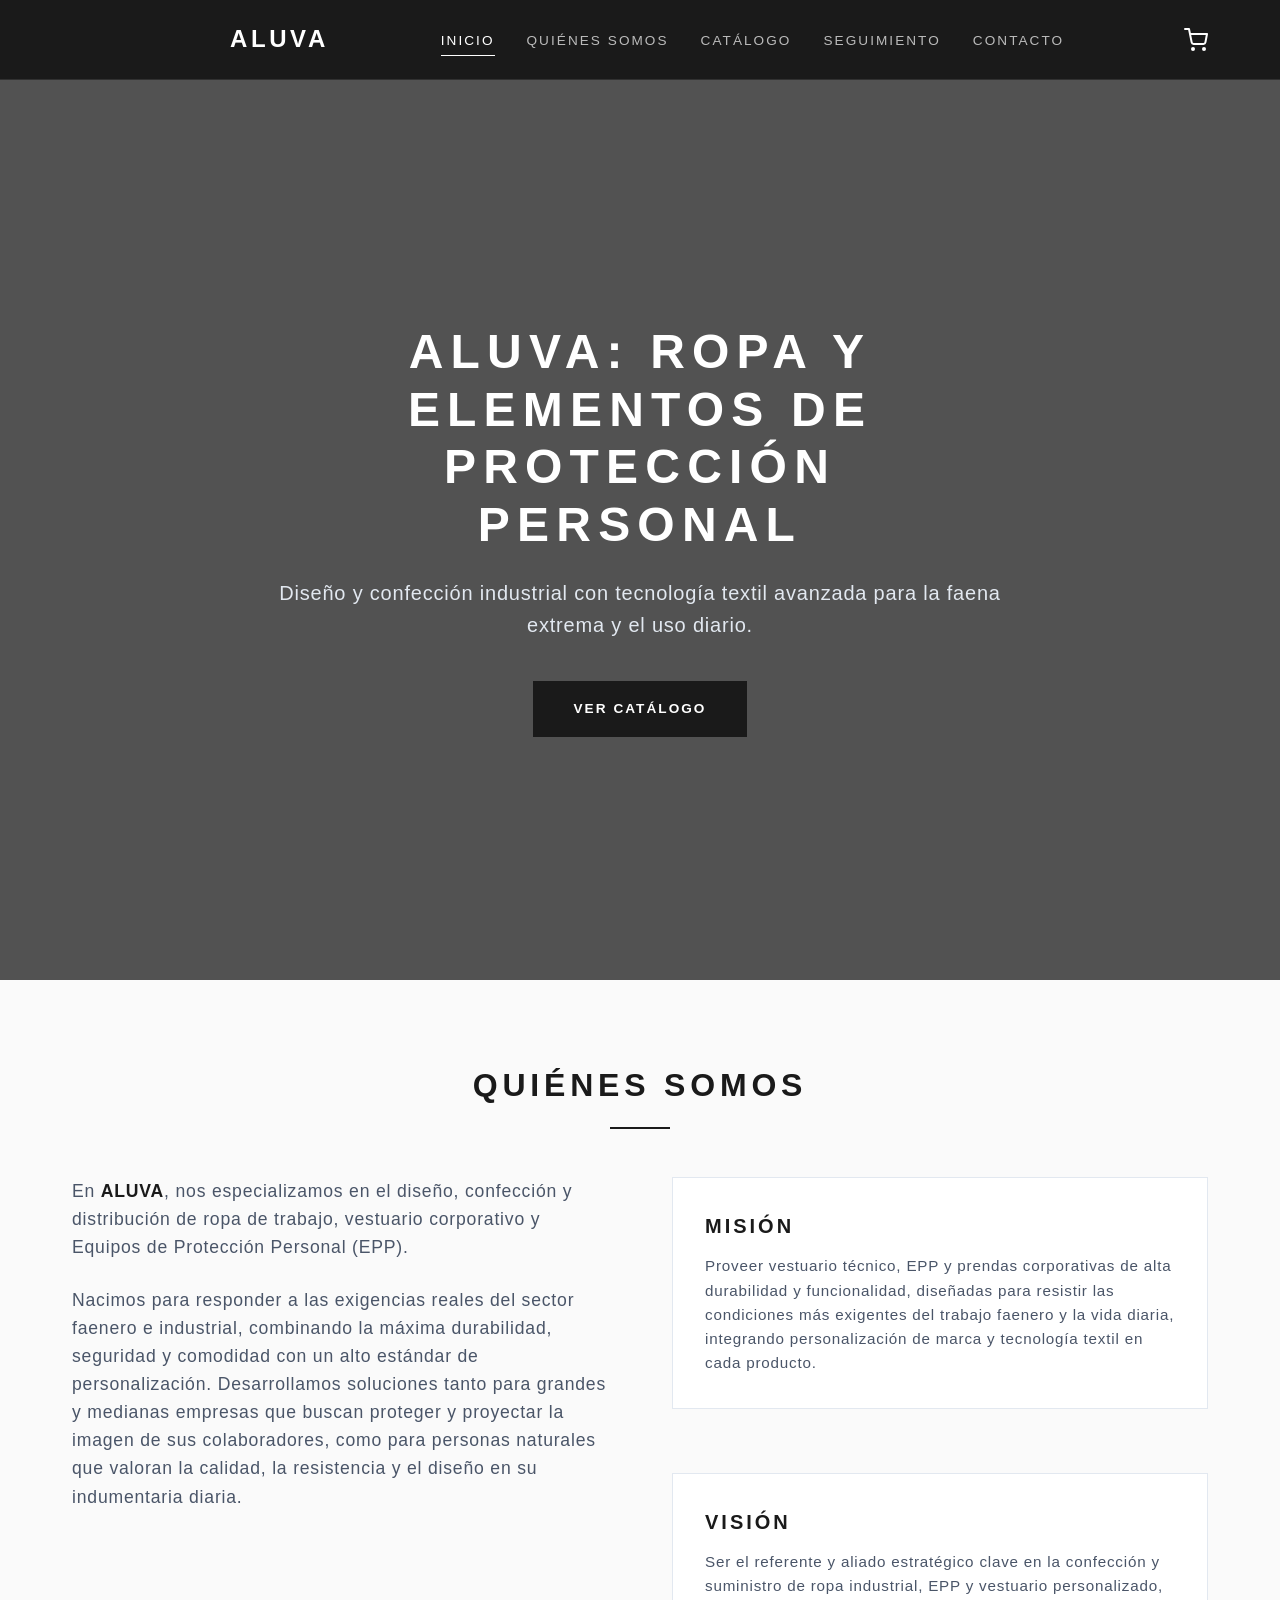
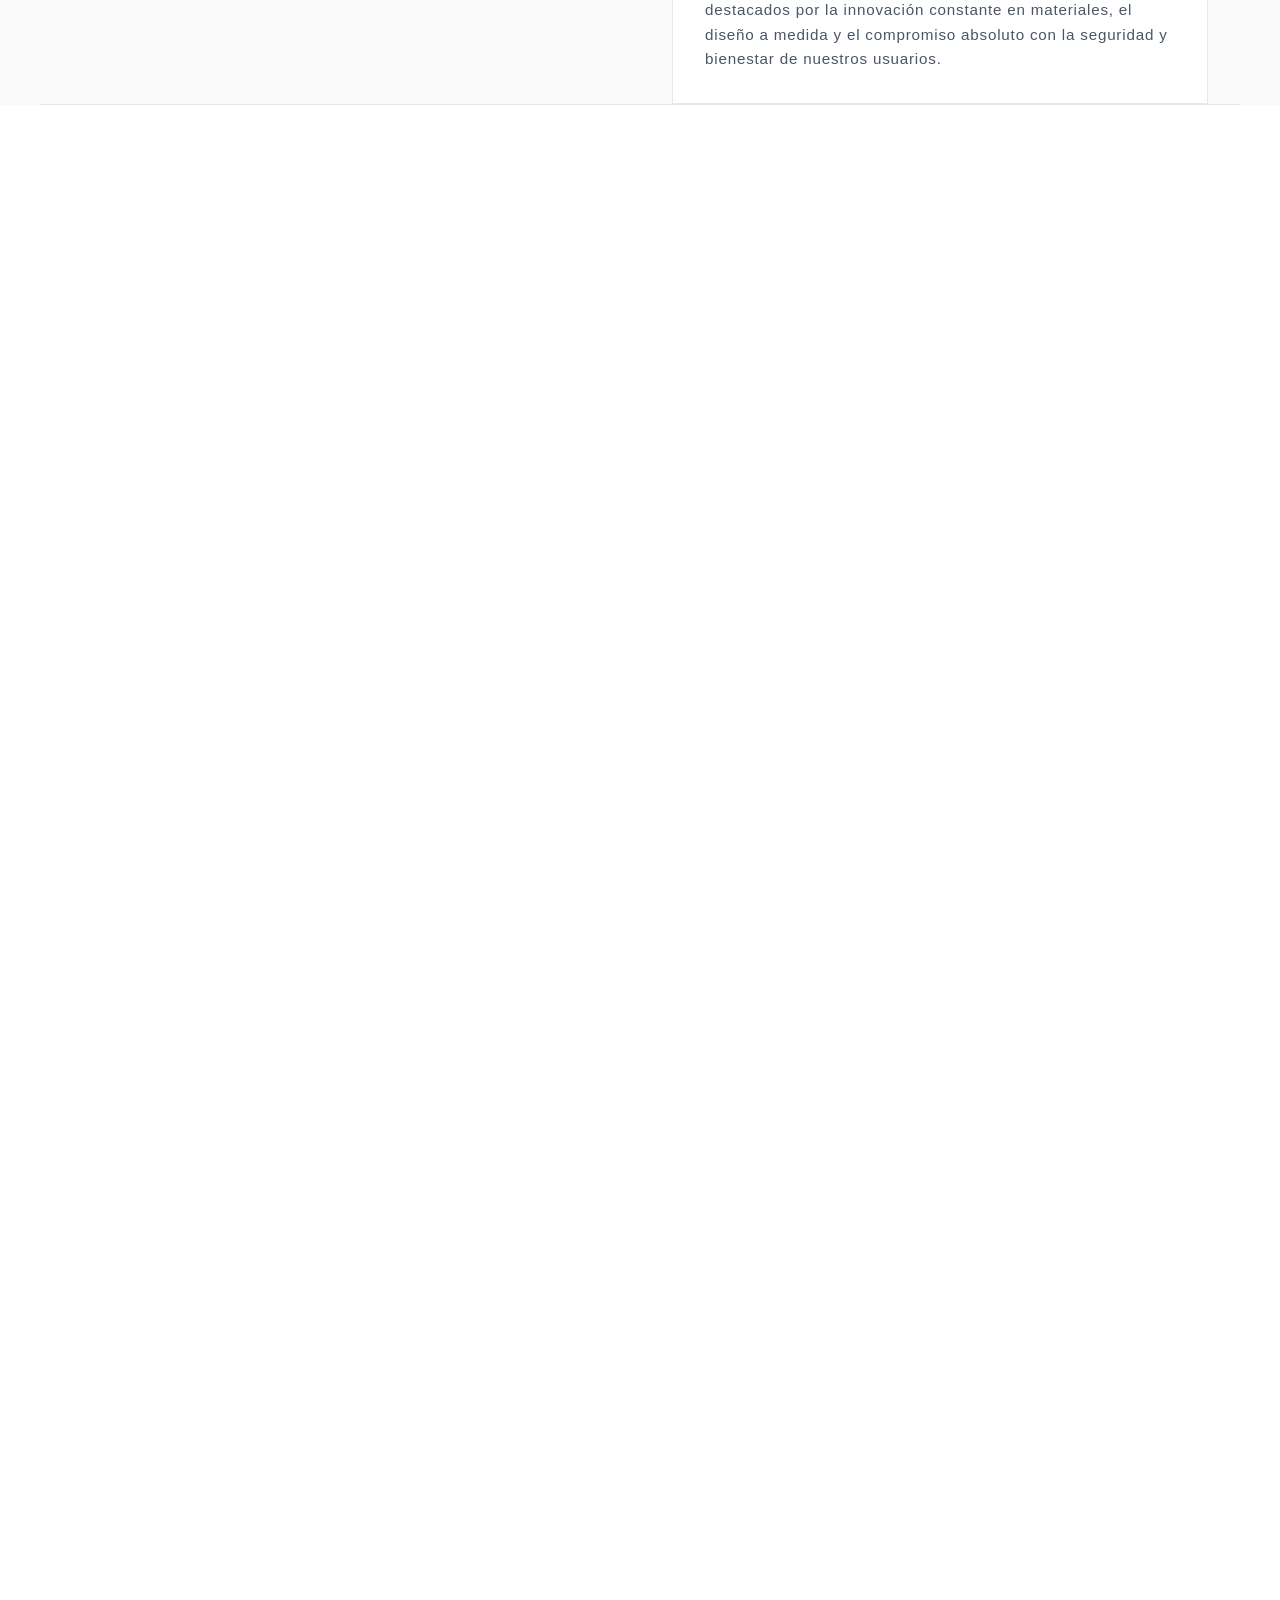
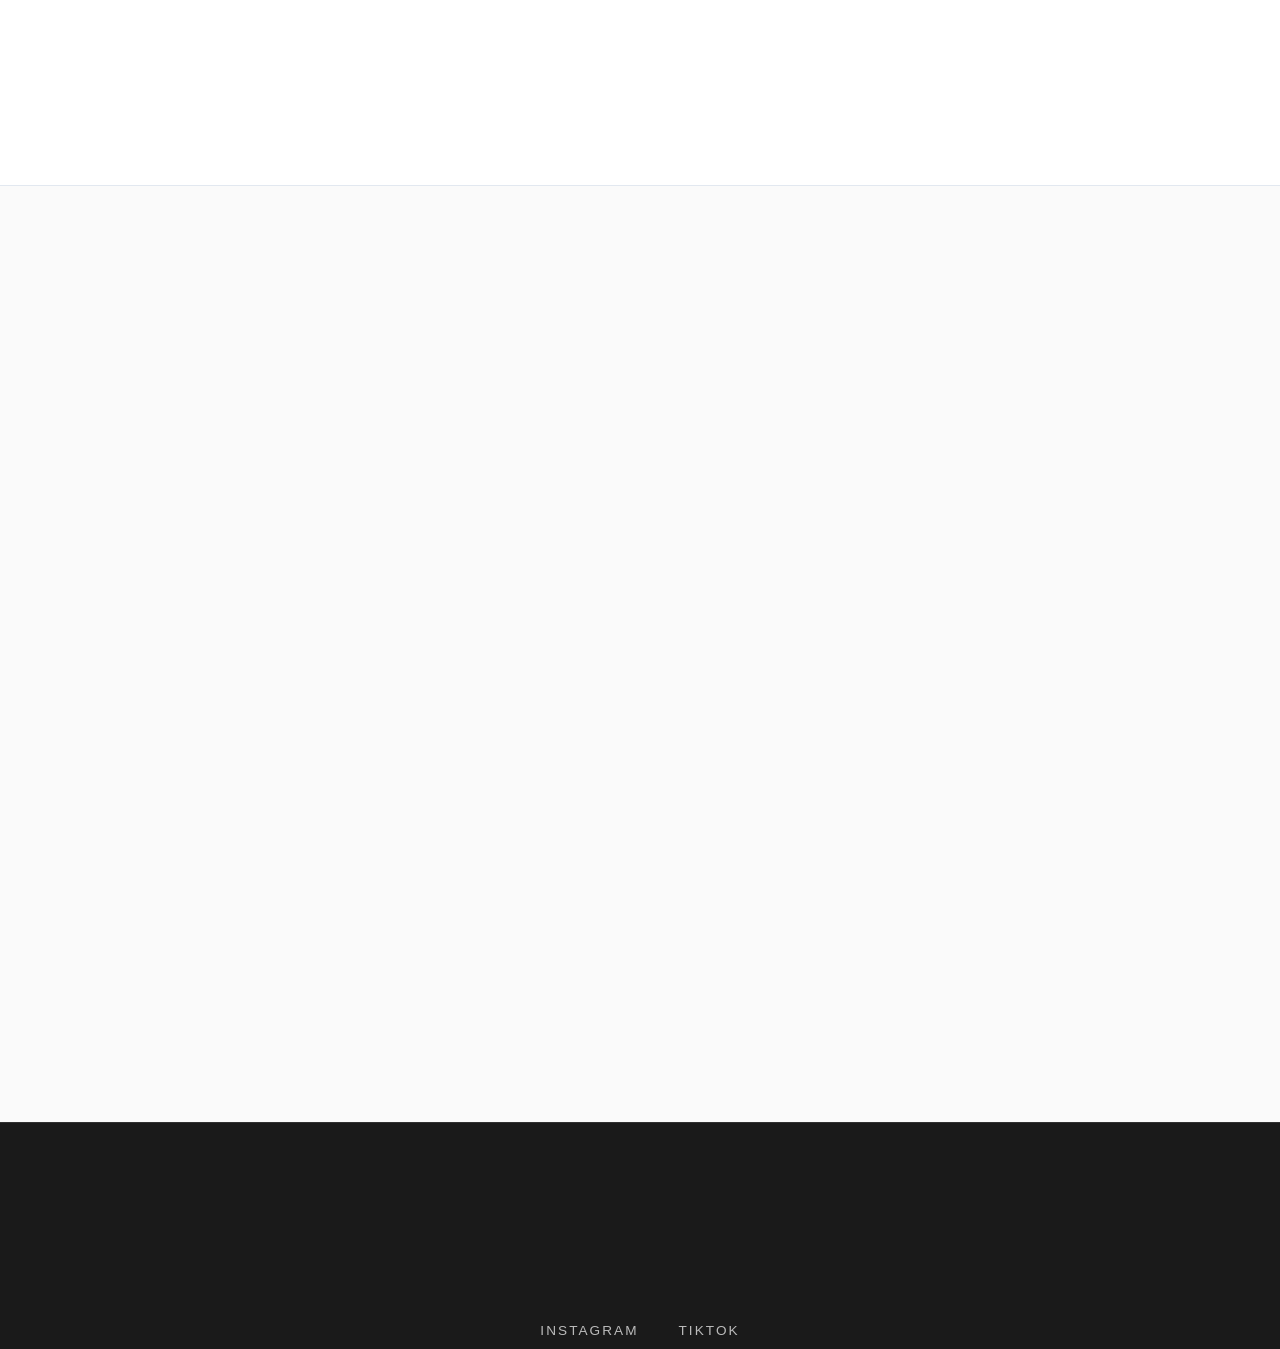
==== commit 85bca259: "Agregado restructura, cambios HTML y CSS" ====
--- a/index.html
+++ b/index.html
@@ -3,11 +3,24 @@
 <head>
   <meta charset="UTF-8">
   <meta name="viewport" content="width=device-width, initial-scale=1.0">
-  <title>ALUVA - Ropa de Trabajo Premium y Vestuario Corporativo</title>
+  <meta name="description" content="ALUVA - Ropa de trabajo premium, vestuario corporativo personalizado y elementos de protección personal de alta calidad.">
+  <title>ALUVA - Indumentaria Técnica y Vestuario Corporativo Premium</title>
   
-  <!-- Estilos del Sitio -->
+  <!-- Optimización de Carga (Preload para Core Web Vitals) -->
+  <link rel="preload" href="css/variables.css" as="style">
+  <link rel="preload" href="css/main.css" as="style">
+  
+  <!-- Estructura de Hojas de Estilo Modulares -->
   <link rel="stylesheet" href="css/variables.css">
+  <link rel="stylesheet" href="css/main.css">
+  <link rel="stylesheet" href="css/components/header.css">
   <link rel="stylesheet" href="css/components/parallax.css">
+  <link rel="stylesheet" href="css/components/cart.css">
+  <link rel="stylesheet" href="css/components/footer.css">
+
+  <!-- Carga de JS Diferido para optimizar el performance (Evita bloqueo de HTML parser) -->
+  <script src="js/main.js" defer></script>
+  <script src="js/cart.js" defer></script>
 </head>
 <body>
 
@@ -16,21 +29,20 @@
        ========================================== -->
   <header>
     <div class="logo-container">
-      <img src="images/LOGO_ALUVA.jpeg" alt="Logo ALUVA">
+      <img src="images/LOGO_ALUVA.jpeg" alt="Logo ALUVA" width="150" height="50">
       <span class="logo-text">ALUVA</span>
     </div>
     
     <nav aria-label="Menú principal de navegación">
       <ul>
-        <li><a href="#inicio">Inicio</a></li>
-        <li><a href="#nosotros">Quiénes Somos</a></li>
-        <li><a href="#catalogo">Catálogo</a></li>
-        <li><a href="#testimonios">Testimonios</a></li>
-        <li><a href="#contacto">Contacto</a></li>
+        <li><a href="index.html" class="active">Inicio</a></li>
+        <li><a href="index.html#nosotros">Quiénes Somos</a></li>
+        <li><a href="catalogo.html">Catálogo</a></li>
+        <li><a href="seguimiento.html">Seguimiento</a></li>
+        <li><a href="index.html#contacto">Contacto</a></li>
       </ul>
     </nav>
     
-    <!-- Botón de Carrito con Contador -->
     <button id="cart-toggle-btn" class="cart-icon-container" aria-label="Ver carrito de compras">
       <svg viewBox="0 0 24 24" fill="none" stroke="currentColor" stroke-width="2" stroke-linecap="round" stroke-linejoin="round">
         <circle cx="9" cy="21" r="1"></circle>
@@ -42,14 +54,14 @@
   </header>
 
   <!-- ==========================================
-       HERO BANNER (CON EFECTO PARALLAX)
+       HERO BANNER (PARALLAX)
        ========================================== -->
   <section id="inicio" class="hero-section" aria-label="Presentación de ALUVA">
     <div class="hero-overlay"></div>
     <div class="hero-content">
       <h1>ALUVA: Ropa y Elementos de Protección Personal</h1>
-      <p>Indumentaria técnica y corporativa de alta resistencia, diseñada para enfrentar el trabajo pesado y la vida diaria.</p>
-      <a href="#catalogo" class="btn-primary">Ver Catálogo</a>
+      <p>Diseño y confección industrial con tecnología textil avanzada para la faena extrema y el uso diario.</p>
+      <a href="catalogo.html" class="btn">Ver Catálogo</a>
     </div>
   </section>
 
@@ -57,9 +69,9 @@
     <!-- ==========================================
          SECCIÓN QUIÉNES SOMOS
          ========================================== -->
-    <section id="nosotros" aria-labelledby="about-title">
+    <section id="nosotros" class="container" aria-labelledby="about-title">
       <h2 id="about-title" class="section-title">Quiénes Somos</h2>
-      <div class="about-container">
+      <div class="grid-2">
         <div class="about-intro">
           <p>
             En <strong>ALUVA</strong>, nos especializamos en el diseño, confección y distribución de ropa de trabajo, vestuario corporativo y Equipos de Protección Personal (EPP). 
@@ -69,15 +81,15 @@
           </p>
         </div>
         <div class="about-philosophy">
-          <article class="philosophy-card">
-            <h3>Misión</h3>
-            <p>
+          <article class="philosophy-card" style="padding: 2rem; background-color: var(--color-white); border: 1px solid var(--color-light-gray); margin-bottom: 2rem;">
+            <h3 style="font-size: 1.25rem; text-transform: uppercase; margin-bottom: 0.75rem; letter-spacing: var(--letter-spacing-wide);">Misión</h3>
+            <p style="font-size: 0.95rem; margin-bottom: 0;">
               Proveer vestuario técnico, EPP y prendas corporativas de alta durabilidad y funcionalidad, diseñadas para resistir las condiciones más exigentes del trabajo faenero y la vida diaria, integrando personalización de marca y tecnología textil en cada producto.
             </p>
           </article>
-          <article class="philosophy-card">
-            <h3>Visión</h3>
-            <p>
+          <article class="philosophy-card" style="padding: 2rem; background-color: var(--color-white); border: 1px solid var(--color-light-gray);">
+            <h3 style="font-size: 1.25rem; text-transform: uppercase; margin-bottom: 0.75rem; letter-spacing: var(--letter-spacing-wide);">Visión</h3>
+            <p style="font-size: 0.95rem; margin-bottom: 0;">
               Ser el referente y aliado estratégico clave en la confección y suministro de ropa industrial, EPP y vestuario personalizado, destacados por la innovación constante en materiales, el diseño a medida y el compromiso absoluto con la seguridad y bienestar de nuestros usuarios.
             </p>
           </article>
@@ -86,153 +98,78 @@
     </section>
 
     <!-- ==========================================
-         SECCIÓN CATÁLOGO DE PRODUCTOS
+         SECCIÓN TESTIMONIOS (OPTIMIZADO PARA RENDIMIENTO)
          ========================================== -->
-    <section id="catalogo" aria-labelledby="catalog-title">
-      <h2 id="catalog-title" class="section-title">Catálogo Técnico</h2>
-      <div class="catalog-grid">
-        
-        <!-- Producto 1 -->
-        <article class="product-card" data-id="p1" data-title="Blusa Jubae Hombre" data-price="25990" data-image="images/BLUSA_JUBAE_HOMBRE.jpeg">
-          <div class="product-img-wrapper">
-            <img src="images/BLUSA_JUBAE_HOMBRE.jpeg" alt="Blusa Jubae Hombre">
+    <section id="testimonios" class="lazy-section" aria-labelledby="testimonials-title">
+      <div class="container">
+        <h2 id="testimonials-title" class="section-title">Testimonios</h2>
+        <div class="grid-2" style="max-width: 1100px; margin: 0 auto;">
+          <blockquote style="border-left: 3px solid var(--color-border); padding: 1.5rem 0 1.5rem 2.5rem;">
+            <p style="font-size: 1.1rem; font-style: italic; line-height: 1.8; color: var(--color-text-primary); margin-bottom: 1rem;">
+              "Equipar a nuestra cuadrilla con ALUVA ha sido un gran acierto. La calidad de las parkas y chaquetas resiste perfecto las condiciones de la faena, y la personalización del logo de la empresa quedó impecable."
+            </p>
+            <footer style="font-size: 0.85rem; text-transform: uppercase; letter-spacing: var(--letter-spacing-wide); color: var(--color-text-secondary); font-weight: 600;">
+              Ignacio S., Encargado de Operaciones y Prevención (Sector Industrial / Faenero)
+            </footer>
+          </blockquote>
+          
+          <blockquote style="border-left: 3px solid var(--color-border); padding: 1.5rem 0 1.5rem 2.5rem;">
+            <p style="font-size: 1.1rem; font-style: italic; line-height: 1.8; color: var(--color-text-primary); margin-bottom: 1rem;">
+              "Mandé a personalizar unas prendas para mi trabajo de terreno y la atención fue increíble. Excelente confección, la ropa es muy cómoda y los detalles se notan de inmediato. 100% recomendados."
+            </p>
+            <footer style="font-size: 0.85rem; text-transform: uppercase; letter-spacing: var(--letter-spacing-wide); color: var(--color-text-secondary); font-weight: 600;">
+              Cristian M., Supervisor de Operaciones (Faena)
+            </footer>
+          </blockquote>
+        </div>
+      </div>
+    </section>
+
+    <!-- ==========================================
+         SECCIÓN CONTACTO (OPTIMIZADO PARA RENDIMIENTO)
+         ========================================== -->
+    <section id="contacto" class="lazy-section" style="background-color: var(--color-bg-base);" aria-labelledby="contact-title">
+      <div class="container">
+        <h2 id="contact-title" class="section-title">Contacto Corporativo</h2>
+        <div class="grid-2">
+          <div class="contacto-form-wrapper">
+            <form action="#" method="POST" aria-label="Formulario de contacto corporativo">
+              <div class="form-group" style="display: grid; gap: 0.5rem; margin-bottom: 1.5rem;">
+                <label for="nombre" style="font-size: 0.8rem; text-transform: uppercase; letter-spacing: var(--letter-spacing-wide); font-weight: 600;">Nombre Completo</label>
+                <input type="text" id="nombre" name="nombre" required placeholder="Ej: Juan Pérez" style="padding: 1rem; border: 1px solid var(--color-border); border-radius: 0;">
+              </div>
+              <div class="form-group" style="display: grid; gap: 0.5rem; margin-bottom: 1.5rem;">
+                <label for="correo" style="font-size: 0.8rem; text-transform: uppercase; letter-spacing: var(--letter-spacing-wide); font-weight: 600;">Correo Electrónico</label>
+                <input type="email" id="correo" name="correo" autocomplete="email" required placeholder="Ej: jperez@empresa.cl" style="padding: 1rem; border: 1px solid var(--color-border); border-radius: 0;">
+              </div>
+              <div class="form-group" style="display: grid; gap: 0.5rem; margin-bottom: 1.5rem;">
+                <label for="telefono" style="font-size: 0.8rem; text-transform: uppercase; letter-spacing: var(--letter-spacing-wide); font-weight: 600;">Teléfono / WhatsApp</label>
+                <input type="tel" id="telefono" name="telefono" autocomplete="tel" placeholder="Ej: +56 9 1234 5678" style="padding: 1rem; border: 1px solid var(--color-border); border-radius: 0;">
+              </div>
+              <div class="form-group" style="display: grid; gap: 0.5rem; margin-bottom: 1.5rem;">
+                <label for="mensaje" style="font-size: 0.8rem; text-transform: uppercase; letter-spacing: var(--letter-spacing-wide); font-weight: 600;">Mensaje o Consulta Especial</label>
+                <textarea id="mensaje" name="mensaje" rows="5" placeholder="Indica detalles de cotización, cantidad de prendas y requerimientos de logo..." style="padding: 1rem; border: 1px solid var(--color-border); border-radius: 0; font-family: var(--font-family);"></textarea>
+              </div>
+              <button type="submit" class="btn">Enviar Mensaje</button>
+            </form>
           </div>
-          <div class="product-info">
-            <h3 class="product-title">Camisa Ripstop Jubae</h3>
-            <p class="product-tech-desc">Camisa técnica de manga larga, cómoda, altamente transpirable y diseñada para resistir el roce intenso.</p>
-            <span class="product-fabric">Tela: Ripstop de Alta Durabilidad</span>
-            <div class="product-price">$25.990</div>
-            <button class="btn-add-cart">Añadir al Carrito</button>
-          </div>
-        </article>
-
-        <!-- Producto 2 -->
-        <article class="product-card" data-id="p2" data-title="Chaqueta Softshell Técnica" data-price="39990" data-image="images/CHAQUETA_SOFSHEL_1.jpeg">
-          <div class="product-img-wrapper">
-            <img src="images/CHAQUETA_SOFSHEL_1.jpeg" alt="Chaqueta Softshell Técnica">
-          </div>
-          <div class="product-info">
-            <h3 class="product-title">Chaqueta Softshell</h3>
-            <p class="product-tech-desc">Chaqueta térmica, cortavientos e impermeable. Perfecta para condiciones de frío y humedad en terreno.</p>
-            <span class="product-fabric">Tela: Softshell Tricapa Impermeable</span>
-            <div class="product-price">$39.990</div>
-            <button class="btn-add-cart">Añadir al Carrito</button>
-          </div>
-        </article>
-
-        <!-- Producto 3 -->
-        <article class="product-card" data-id="p3" data-title="Chaleco Geólogo Minero" data-price="14990" data-image="images/GEOLOGO_MINERO_NARANJO.jpeg">
-          <div class="product-img-wrapper">
-            <img src="images/GEOLOGO_MINERO_NARANJO.jpeg" alt="Chaleco Geólogo Minero Naranjo">
-          </div>
-          <div class="product-info">
-            <h3 class="product-title">Chaleco Geólogo</h3>
-            <p class="product-tech-desc">Chaleco multibolsillos de alta visibilidad con costuras reforzadas para almacenamiento y seguridad en faena.</p>
-            <span class="product-fabric">Tela: Poliéster de Alta Densidad y Refractante</span>
-            <div class="product-price">$14.990</div>
-            <button class="btn-add-cart">Añadir al Carrito</button>
-          </div>
-        </article>
-
-        <!-- Producto 4 -->
-        <article class="product-card" data-id="p4" data-title="Pantalón Ripstop Pesado" data-price="29990" data-image="images/PANTALON_RIPSTON_1.jpeg">
-          <div class="product-img-wrapper">
-            <img src="images/PANTALON_RIPSTON_1.jpeg" alt="Pantalón Ripstop Mollen">
-          </div>
-          <div class="product-info">
-            <h3 class="product-title">Pantalón Ripstop Mollen</h3>
-            <p class="product-tech-desc">Pantalón de trabajo reforzado con bolsillos tácticos cargo y compartimentos especiales para rodilleras protectoras.</p>
-            <span class="product-fabric">Tela: Ripstop Antidesgarro 65/35</span>
-            <div class="product-price">$29.990</div>
-            <button class="btn-add-cart">Añadir al Carrito</button>
-          </div>
-        </article>
-
-      </div>
-    </section>
-
-    <!-- ==========================================
-         SECCIÓN MÓDULO DE SEGUIMIENTO (TRACKING)
-         ========================================== -->
-    <section id="tracking" aria-labelledby="tracking-title">
-      <h2 id="tracking-title" class="section-title">Seguimiento de Envíos</h2>
-      <div class="tracking-wrapper">
-        <p>Ingresa tu número de seguimiento para consultar el estado logístico de tu despacho nacional en tiempo real.</p>
-        <form id="tracking-form" class="tracking-form" aria-label="Formulario de tracking">
-          <input type="text" id="tracking-input" class="tracking-input" placeholder="Ej: STK4857283 o CHX928472" required aria-label="Código de seguimiento">
-          <button type="submit" class="btn-track">Buscar</button>
-        </form>
-        
-        <!-- Tarjeta dinámica de resultados de tracking -->
-        <div id="tracking-result" class="tracking-result" aria-live="polite"></div>
-      </div>
-    </section>
-
-    <!-- ==========================================
-         SECCIÓN TESTIMONIOS
-         ========================================== -->
-    <section id="testimonios" aria-labelledby="testimonials-title">
-      <h2 id="testimonials-title" class="section-title">Testimonios</h2>
-      <div class="testimonios-container">
-        <blockquote>
-          <p>
-            "Equipar a nuestra cuadrilla con ALUVA ha sido un gran acierto. La calidad de las parkas y chaquetas resiste perfecto las condiciones de la faena, y la personalización del logo de la empresa quedó impecable."
-          </p>
-          <footer>Ignacio S., Encargado de Operaciones y Prevención (Sector Industrial / Faenero)</footer>
-        </blockquote>
-        
-        <blockquote>
-          <p>
-            "Mandé a personalizar unas prendas para mi trabajo de terreno y la atención fue increíble. Excelente confección, la ropa es muy cómoda y los detalles se notan de inmediato. 100% recomendados."
-          </p>
-          <footer>Cristian M., Supervisor de Operaciones (Faena)</footer>
-        </blockquote>
-      </div>
-    </section>
-
-    <!-- ==========================================
-         SECCIÓN FORMULARIO DE CONTACTO
-         ========================================== -->
-    <section id="contacto" aria-labelledby="contact-title">
-      <h2 id="contact-title" class="section-title">Contacto Corporativo</h2>
-      <div class="contacto-container">
-        <div class="contacto-form-wrapper">
-          <form action="#" method="POST" aria-label="Formulario de contacto de la empresa">
-            <div class="form-group">
-              <label for="nombre">Nombre Completo</label>
-              <input type="text" id="nombre" name="nombre" required placeholder="Ej: Juan Pérez">
+          
+          <div class="contacto-info-wrapper" style="display: flex; flex-direction: column; gap: 2.5rem; border-left: 1px solid var(--color-light-gray); padding-left: 4rem;">
+            <div>
+              <h3 style="font-size: 1.1rem; text-transform: uppercase; letter-spacing: var(--letter-spacing-wide); margin-bottom: 0.75rem;">Correo Electrónico</h3>
+              <p><a href="mailto:aluva.seguridad@gmail.com" style="transition: var(--transition-default); color: var(--color-text-secondary);">aluva.seguridad@gmail.com</a></p>
             </div>
-            <div class="form-group">
-              <label for="correo">Correo Electrónico</label>
-              <input type="email" id="correo" name="correo" autocomplete="email" required placeholder="Ej: jperez@empresa.cl">
+            <div>
+              <h3 style="font-size: 1.1rem; text-transform: uppercase; letter-spacing: var(--letter-spacing-wide); margin-bottom: 0.75rem;">Ubicación / Taller</h3>
+              <p>Tornamesa 42, Los Andes, Valparaíso, Chile</p>
             </div>
-            <div class="form-group">
-              <label for="telefono">Teléfono / WhatsApp</label>
-              <input type="tel" id="telefono" name="telefono" autocomplete="tel" placeholder="Ej: +56 9 1234 5678">
+            <div>
+              <h3 style="font-size: 1.1rem; text-transform: uppercase; letter-spacing: var(--letter-spacing-wide); margin-bottom: 0.75rem;">Redes Sociales</h3>
+              <ul style="list-style: none; display: flex; flex-direction: column; gap: 0.5rem;">
+                <li><a href="https://www.instagram.com/aluva.outdoor" target="_blank" rel="noopener" style="color: var(--color-text-secondary);">Instagram: @aluva.outdoor</a></li>
+                <li><a href="https://www.tiktok.com/@aluva.outdoor" target="_blank" rel="noopener" style="color: var(--color-text-secondary);">TikTok: @aluva.outdoor</a></li>
+              </ul>
             </div>
-            <div class="form-group">
-              <label for="mensaje">Mensaje o Requerimiento Especial</label>
-              <textarea id="mensaje" name="mensaje" rows="5" placeholder="Describe los detalles de tu cotización o personalización corporativa..."></textarea>
-            </div>
-            <button type="submit" class="btn-primary btn-submit">Enviar Mensaje</button>
-          </form>
-        </div>
-        
-        <div class="contacto-info-wrapper">
-          <div class="info-item">
-            <h3>Correo Electrónico</h3>
-            <p><a href="mailto:aluva.seguridad@gmail.com">aluva.seguridad@gmail.com</a></p>
-          </div>
-          <div class="info-item">
-            <h3>Ubicación / Taller</h3>
-            <p>Tornamesa 42, Los Andes, Valparaíso, Chile</p>
-          </div>
-          <div class="info-item">
-            <h3>Redes Sociales</h3>
-            <ul>
-              <li><a href="https://www.instagram.com/aluva.outdoor" target="_blank" rel="noopener">Instagram: @aluva.outdoor</a></li>
-              <li><a href="https://www.tiktok.com/@aluva.outdoor" target="_blank" rel="noopener">TikTok: @aluva.outdoor</a></li>
-            </ul>
           </div>
         </div>
       </div>
@@ -243,7 +180,7 @@
        FOOTER
        ========================================== -->
   <footer>
-    <img src="images/ALUVA_TIMBRE.jpeg" alt="Timbre ALUVA" class="footer-timbre">
+    <img src="images/ALUVA_TIMBRE.jpeg" alt="Timbre ALUVA" class="footer-timbre" loading="lazy" width="90" height="90">
     <ul class="footer-socials">
       <li><a href="https://www.instagram.com/aluva.outdoor" target="_blank" rel="noopener">Instagram</a></li>
       <li><a href="https://www.tiktok.com/@aluva.outdoor" target="_blank" rel="noopener">TikTok</a></li>
@@ -254,7 +191,7 @@
   </footer>
 
   <!-- ==========================================
-       MODAL CARRITO DE COMPRAS (DIALOG SIDEBAR)
+       CARRITO SIDEBAR MODAL DIALOG
        ========================================== -->
   <dialog id="cart-dialog" class="cart-sidebar" aria-modal="true" aria-labelledby="cart-title-dialog">
     <div class="cart-header">
@@ -267,12 +204,10 @@
       </button>
     </div>
     
-    <!-- Contenedor dinámico de productos del carrito -->
     <div id="cart-items" class="cart-items-container">
-      <!-- Se llena dinámicamente con JavaScript -->
-    </div>
-    
-    <!-- Resumen y totales del carrito -->
+      <!-- Elementos generados dinámicamente en JS -->
+    </div>
+    
     <div class="cart-footer">
       <div class="promo-container">
         <input type="text" id="promo-input" class="promo-input" placeholder="Cupón de descuento" aria-label="Ingresa cupón de descuento">
@@ -299,7 +234,5 @@
     </div>
   </dialog>
 
-  <!-- Lógica e interactividad -->
-  <script src="js/main.js"></script>
 </body>
 </html>
--- a/css/variables.css
+++ b/css/variables.css
@@ -48,3 +48,4 @@
   color: inherit;
   text-decoration: none;
 }
+
--- a/css/main.css
+++ b/css/main.css
@@ -0,0 +1,165 @@
+/* ==========================================================================
+   ALUVA - ESTILOS GENERALES DEL LAYOUT BASE
+   ========================================================================== */
+
+/* Contenedores y Estructura */
+.container {
+  max-width: 1200px;
+  margin: 0 auto;
+  padding: 0 2rem;
+  width: 100%;
+}
+
+main {
+  margin-top: var(--header-height);
+}
+
+/* Secciones */
+section {
+  padding: 6rem 0;
+  border-bottom: 1px solid var(--color-light-gray);
+  background-color: var(--color-bg-base);
+}
+
+section:last-of-type {
+  border-bottom: none;
+}
+
+/* Optimización de Rendimiento (Dejar de renderizar secciones fuera de pantalla) */
+.lazy-section {
+  content-visibility: auto;
+  contain-intrinsic-size: 1px 500px;
+}
+
+/* Títulos de Sección */
+.section-title {
+  font-size: 2.25rem;
+  font-weight: 700;
+  text-transform: uppercase;
+  letter-spacing: var(--letter-spacing-wide);
+  margin-bottom: 4rem;
+  text-align: center;
+  color: var(--color-text-primary);
+  position: relative;
+}
+
+.section-title::after {
+  content: '';
+  display: block;
+  width: 60px;
+  height: 2px;
+  background-color: var(--color-text-primary);
+  margin: 1.25rem auto 0;
+}
+
+/* Botones y CTA (Estricto Ortogonal) */
+.btn {
+  display: inline-block;
+  background-color: var(--color-bg-dark);
+  color: var(--color-white);
+  padding: 1rem 2.5rem;
+  font-size: 0.85rem;
+  text-transform: uppercase;
+  letter-spacing: var(--letter-spacing-wide);
+  border: 1px solid var(--color-bg-dark);
+  border-radius: 0;
+  cursor: pointer;
+  transition: var(--transition-default);
+  font-weight: 600;
+  text-align: center;
+}
+
+.btn:hover {
+  background-color: transparent;
+  color: var(--color-text-primary);
+  border-color: var(--color-bg-dark);
+}
+
+.btn-secondary {
+  background-color: transparent;
+  color: var(--color-text-primary);
+  border-color: var(--color-border);
+}
+
+.btn-secondary:hover {
+  background-color: var(--color-bg-dark);
+  color: var(--color-white);
+  border-color: var(--color-bg-dark);
+}
+
+.btn-block {
+  display: block;
+  width: 100%;
+}
+
+/* Imágenes Optimizadas */
+img {
+  max-width: 100%;
+  height: auto;
+  display: block;
+  content-visibility: auto;
+}
+
+/* Tipografías y Textos */
+p {
+  color: var(--color-text-secondary);
+  margin-bottom: 1.5rem;
+}
+
+strong {
+  color: var(--color-text-primary);
+  font-weight: 700;
+}
+
+/* Animación de entrada general */
+@keyframes fadeIn {
+  from { opacity: 0; transform: translateY(15px); }
+  to { opacity: 1; transform: translateY(0); }
+}
+
+.fade-in {
+  animation: fadeIn 0.5s cubic-bezier(0.16, 1, 0.3, 1) forwards;
+}
+
+/* Grid General */
+.grid-2 {
+  display: grid;
+  grid-template-columns: 1fr 1fr;
+  gap: 4rem;
+}
+
+.grid-3 {
+  display: grid;
+  grid-template-columns: repeat(3, 1fr);
+  gap: 2.5rem;
+}
+
+.grid-4 {
+  display: grid;
+  grid-template-columns: repeat(4, 1fr);
+  gap: 2rem;
+}
+
+/* Responsive */
+@media (max-width: 1024px) {
+  section {
+    padding: 4rem 0;
+  }
+  .grid-4 {
+    grid-template-columns: repeat(2, 1fr);
+  }
+  .grid-3 {
+    grid-template-columns: repeat(2, 1fr);
+  }
+  .grid-2 {
+    grid-template-columns: 1fr;
+    gap: 3rem;
+  }
+}
+
+@media (max-width: 640px) {
+  .grid-4, .grid-3 {
+    grid-template-columns: 1fr;
+  }
+}
+
--- a/css/variables.css
+++ b/css/variables.css
@@ -48,3 +48,4 @@
   color: inherit;
   text-decoration: none;
 }
+
--- a/css/main.css
+++ b/css/main.css
@@ -0,0 +1,165 @@
+/* ==========================================================================
+   ALUVA - ESTILOS GENERALES DEL LAYOUT BASE
+   ========================================================================== */
+
+/* Contenedores y Estructura */
+.container {
+  max-width: 1200px;
+  margin: 0 auto;
+  padding: 0 2rem;
+  width: 100%;
+}
+
+main {
+  margin-top: var(--header-height);
+}
+
+/* Secciones */
+section {
+  padding: 6rem 0;
+  border-bottom: 1px solid var(--color-light-gray);
+  background-color: var(--color-bg-base);
+}
+
+section:last-of-type {
+  border-bottom: none;
+}
+
+/* Optimización de Rendimiento (Dejar de renderizar secciones fuera de pantalla) */
+.lazy-section {
+  content-visibility: auto;
+  contain-intrinsic-size: 1px 500px;
+}
+
+/* Títulos de Sección */
+.section-title {
+  font-size: 2.25rem;
+  font-weight: 700;
+  text-transform: uppercase;
+  letter-spacing: var(--letter-spacing-wide);
+  margin-bottom: 4rem;
+  text-align: center;
+  color: var(--color-text-primary);
+  position: relative;
+}
+
+.section-title::after {
+  content: '';
+  display: block;
+  width: 60px;
+  height: 2px;
+  background-color: var(--color-text-primary);
+  margin: 1.25rem auto 0;
+}
+
+/* Botones y CTA (Estricto Ortogonal) */
+.btn {
+  display: inline-block;
+  background-color: var(--color-bg-dark);
+  color: var(--color-white);
+  padding: 1rem 2.5rem;
+  font-size: 0.85rem;
+  text-transform: uppercase;
+  letter-spacing: var(--letter-spacing-wide);
+  border: 1px solid var(--color-bg-dark);
+  border-radius: 0;
+  cursor: pointer;
+  transition: var(--transition-default);
+  font-weight: 600;
+  text-align: center;
+}
+
+.btn:hover {
+  background-color: transparent;
+  color: var(--color-text-primary);
+  border-color: var(--color-bg-dark);
+}
+
+.btn-secondary {
+  background-color: transparent;
+  color: var(--color-text-primary);
+  border-color: var(--color-border);
+}
+
+.btn-secondary:hover {
+  background-color: var(--color-bg-dark);
+  color: var(--color-white);
+  border-color: var(--color-bg-dark);
+}
+
+.btn-block {
+  display: block;
+  width: 100%;
+}
+
+/* Imágenes Optimizadas */
+img {
+  max-width: 100%;
+  height: auto;
+  display: block;
+  content-visibility: auto;
+}
+
+/* Tipografías y Textos */
+p {
+  color: var(--color-text-secondary);
+  margin-bottom: 1.5rem;
+}
+
+strong {
+  color: var(--color-text-primary);
+  font-weight: 700;
+}
+
+/* Animación de entrada general */
+@keyframes fadeIn {
+  from { opacity: 0; transform: translateY(15px); }
+  to { opacity: 1; transform: translateY(0); }
+}
+
+.fade-in {
+  animation: fadeIn 0.5s cubic-bezier(0.16, 1, 0.3, 1) forwards;
+}
+
+/* Grid General */
+.grid-2 {
+  display: grid;
+  grid-template-columns: 1fr 1fr;
+  gap: 4rem;
+}
+
+.grid-3 {
+  display: grid;
+  grid-template-columns: repeat(3, 1fr);
+  gap: 2.5rem;
+}
+
+.grid-4 {
+  display: grid;
+  grid-template-columns: repeat(4, 1fr);
+  gap: 2rem;
+}
+
+/* Responsive */
+@media (max-width: 1024px) {
+  section {
+    padding: 4rem 0;
+  }
+  .grid-4 {
+    grid-template-columns: repeat(2, 1fr);
+  }
+  .grid-3 {
+    grid-template-columns: repeat(2, 1fr);
+  }
+  .grid-2 {
+    grid-template-columns: 1fr;
+    gap: 3rem;
+  }
+}
+
+@media (max-width: 640px) {
+  .grid-4, .grid-3 {
+    grid-template-columns: 1fr;
+  }
+}
+
--- a/css/components/header.css
+++ b/css/components/header.css
@@ -0,0 +1,134 @@
+/* ==========================================================================
+   ALUVA - HEADER Y NAVEGACIÓN
+   ========================================================================== */
+
+header {
+  position: fixed;
+  top: 0;
+  left: 0;
+  width: 100%;
+  height: var(--header-height);
+  background-color: var(--color-bg-dark);
+  color: var(--color-white);
+  display: flex;
+  justify-content: space-between;
+  align-items: center;
+  padding: 0 4rem;
+  z-index: 1000;
+  border-bottom: 1px solid rgba(255, 255, 255, 0.1);
+}
+
+.logo-container {
+  display: flex;
+  align-items: center;
+  gap: 1rem;
+}
+
+.logo-container img {
+  height: 50px;
+  width: auto;
+  max-width: 150px;
+  object-fit: contain;
+  display: block;
+  /* CORRECCIÓN DE LOGO JPEG CON FONDO BLANCO:
+     Invertimos los colores para volver el fondo negro y el contenido del logo blanco.
+     Luego, usamos mix-blend-mode: screen para fusionarlo con el fondo oscuro (#1A1A1A),
+     haciendo que el fondo negro del logo invertido sea invisible/transparente. */
+  filter: invert(1);
+  mix-blend-mode: screen;
+}
+
+.logo-text {
+  font-size: 1.5rem;
+  font-weight: 700;
+  letter-spacing: var(--letter-spacing-wide);
+  text-transform: uppercase;
+}
+
+nav ul {
+  display: flex;
+  gap: 2.5rem;
+  list-style: none;
+}
+
+nav a {
+  font-size: 0.85rem;
+  text-transform: uppercase;
+  letter-spacing: var(--letter-spacing-wide);
+  transition: var(--transition-default);
+  position: relative;
+  padding: 0.5rem 0;
+  color: rgba(255, 255, 255, 0.7);
+}
+
+nav a:hover, nav a.active {
+  color: var(--color-white);
+}
+
+nav a::after {
+  content: '';
+  position: absolute;
+  bottom: 0;
+  left: 0;
+  width: 0;
+  height: 1px;
+  background-color: var(--color-white);
+  transition: var(--transition-default);
+}
+
+nav a:hover::after, nav a.active::after {
+  width: 100%;
+}
+
+.cart-icon-container {
+  position: relative;
+  cursor: pointer;
+  background: none;
+  border: none;
+  color: var(--color-white);
+  display: flex;
+  align-items: center;
+  justify-content: center;
+  padding: 0.5rem;
+  transition: var(--transition-default);
+}
+
+.cart-icon-container:hover {
+  opacity: 0.8;
+}
+
+.cart-icon-container svg {
+  width: 24px;
+  height: 24px;
+}
+
+.cart-counter {
+  position: absolute;
+  top: -2px;
+  right: -2px;
+  background-color: var(--color-white);
+  color: var(--color-bg-dark);
+  font-size: 0.75rem;
+  font-weight: 700;
+  min-width: 18px;
+  height: 18px;
+  border-radius: 50%;
+  display: flex;
+  align-items: center;
+  justify-content: center;
+  padding: 0 4px;
+}
+
+/* Responsivo */
+@media (max-width: 1024px) {
+  header {
+    padding: 0 2rem;
+  }
+}
+
+@media (max-width: 768px) {
+  nav {
+    display: none; /* Simplificación para móvil */
+  }
+}
+
--- a/css/components/parallax.css
+++ b/css/components/parallax.css
@@ -1003,3 +1003,4 @@
     display: none; /* Podríamos agregar un menú mobile, pero por simplicidad de un sitio web corporativo de producción de alto nivel, mantendremos enlaces limpios o header adaptativo */
   }
 }
+
--- a/css/components/cart.css
+++ b/css/components/cart.css
@@ -0,0 +1,294 @@
+/* ==========================================================================
+   ALUVA - CARRITO DE COMPRAS (SIDEBAR DIALOG)
+   ========================================================================== */
+
+dialog.cart-sidebar {
+  border: none;
+  background-color: var(--color-white);
+  width: 450px;
+  max-width: 100vw;
+  height: 100vh;
+  max-height: 100vh;
+  margin-left: auto;
+  margin-right: 0;
+  display: flex;
+  flex-direction: column;
+  box-shadow: -5px 0 30px rgba(0, 0, 0, 0.15);
+  transform: translateX(100%);
+  transition: transform 0.4s cubic-bezier(0.16, 1, 0.3, 1), display 0.4s allow-discrete;
+}
+
+dialog.cart-sidebar[open] {
+  transform: translateX(0);
+}
+
+@starting-style {
+  dialog.cart-sidebar[open] {
+    transform: translateX(100%);
+  }
+}
+
+dialog.cart-sidebar::backdrop {
+  background: rgba(0, 0, 0, 0.6);
+  backdrop-filter: blur(2px);
+  opacity: 0;
+  transition: opacity 0.4s ease;
+}
+
+dialog.cart-sidebar[open]::backdrop {
+  opacity: 1;
+}
+
+@starting-style {
+  dialog.cart-sidebar[open]::backdrop {
+    opacity: 0;
+  }
+}
+
+.cart-header {
+  display: flex;
+  justify-content: space-between;
+  align-items: center;
+  padding: 1.5rem 2rem;
+  border-bottom: 1px solid var(--color-light-gray);
+  height: var(--header-height);
+  background-color: var(--color-bg-base);
+}
+
+.cart-header h2 {
+  font-size: 1.25rem;
+  text-transform: uppercase;
+  letter-spacing: var(--letter-spacing-wide);
+}
+
+.btn-close-cart {
+  background: none;
+  border: none;
+  cursor: pointer;
+  padding: 0.5rem;
+  display: flex;
+  align-items: center;
+  justify-content: center;
+  transition: var(--transition-default);
+}
+
+.btn-close-cart:hover {
+  transform: rotate(90deg);
+}
+
+.btn-close-cart svg {
+  width: 20px;
+  height: 20px;
+}
+
+.cart-items-container {
+  flex-grow: 1;
+  overflow-y: auto;
+  padding: 2rem;
+  display: flex;
+  flex-direction: column;
+  gap: 1.5rem;
+}
+
+.cart-empty-message {
+  text-align: center;
+  color: var(--color-text-secondary);
+  margin-top: 4rem;
+  font-size: 0.95rem;
+  font-style: italic;
+}
+
+/* Item de Carrito */
+.cart-item {
+  display: grid;
+  grid-template-columns: 80px 1fr auto;
+  gap: 1rem;
+  align-items: center;
+  padding-bottom: 1.5rem;
+  border-bottom: 1px solid var(--color-light-gray);
+}
+
+.cart-item:last-child {
+  border-bottom: none;
+  padding-bottom: 0;
+}
+
+.cart-item-img {
+  width: 80px;
+  height: 80px;
+  object-fit: cover;
+  border: 1px solid var(--color-light-gray);
+}
+
+.cart-item-details {
+  display: flex;
+  flex-direction: column;
+  gap: 0.25rem;
+}
+
+.cart-item-title {
+  font-size: 0.9rem;
+  font-weight: 700;
+  text-transform: uppercase;
+  letter-spacing: 0.02em;
+}
+
+.cart-item-price {
+  font-size: 0.95rem;
+  font-weight: 700;
+}
+
+.cart-item-qty {
+  display: flex;
+  align-items: center;
+  border: 1px solid var(--color-light-gray);
+  align-self: flex-start;
+  margin-top: 0.5rem;
+}
+
+.btn-qty {
+  background: none;
+  border: none;
+  width: 24px;
+  height: 24px;
+  display: flex;
+  align-items: center;
+  justify-content: center;
+  cursor: pointer;
+  font-size: 0.8rem;
+  font-weight: bold;
+  transition: var(--transition-default);
+}
+
+.btn-qty:hover {
+  background-color: var(--color-light-gray);
+}
+
+.qty-val {
+  width: 28px;
+  text-align: center;
+  font-size: 0.8rem;
+}
+
+.btn-remove-item {
+  background: none;
+  border: none;
+  cursor: pointer;
+  color: var(--color-text-secondary);
+  transition: var(--transition-default);
+  padding: 0.25rem;
+}
+
+.btn-remove-item:hover {
+  color: var(--color-text-primary);
+  transform: scale(1.1);
+}
+
+.btn-remove-item svg {
+  width: 18px;
+  height: 18px;
+}
+
+/* Footer de Carrito */
+.cart-footer {
+  padding: 2rem;
+  border-top: 1px solid var(--color-light-gray);
+  background-color: var(--color-bg-base);
+  display: flex;
+  flex-direction: column;
+  gap: 1.5rem;
+}
+
+.promo-container {
+  display: flex;
+}
+
+.promo-input {
+  flex-grow: 1;
+  padding: 0.75rem 1rem;
+  border: 1px solid var(--color-border);
+  border-right: none;
+  border-radius: 0;
+  font-family: var(--font-family);
+  font-size: 0.85rem;
+  text-transform: uppercase;
+  background-color: var(--color-white);
+  color: var(--color-text-primary);
+}
+
+.promo-input:focus {
+  outline: none;
+}
+
+.btn-promo {
+  background-color: var(--color-bg-dark);
+  color: var(--color-white);
+  border: 1px solid var(--color-bg-dark);
+  padding: 0.75rem 1.5rem;
+  text-transform: uppercase;
+  letter-spacing: var(--letter-spacing-wide);
+  cursor: pointer;
+  border-radius: 0;
+  font-size: 0.8rem;
+  font-weight: 600;
+}
+
+.promo-feedback {
+  font-size: 0.8rem;
+  font-weight: 600;
+  margin-top: -0.75rem;
+  display: none;
+}
+
+.promo-feedback.success {
+  color: var(--color-text-primary);
+  display: block;
+}
+
+.promo-feedback.error {
+  color: var(--color-text-secondary);
+  display: block;
+  font-style: italic;
+}
+
+.cart-totals {
+  display: flex;
+  flex-direction: column;
+  gap: 0.5rem;
+}
+
+.total-row {
+  display: flex;
+  justify-content: space-between;
+  font-size: 0.95rem;
+}
+
+.total-row.grand-total {
+  font-size: 1.25rem;
+  font-weight: 700;
+  border-top: 1px solid var(--color-light-gray);
+  padding-top: 0.75rem;
+  margin-top: 0.5rem;
+}
+
+.btn-checkout {
+  width: 100%;
+  background-color: var(--color-bg-dark);
+  color: var(--color-white);
+  border: 1px solid var(--color-bg-dark);
+  padding: 1.2rem;
+  text-transform: uppercase;
+  letter-spacing: var(--letter-spacing-wide);
+  cursor: pointer;
+  border-radius: 0;
+  font-size: 0.9rem;
+  font-weight: 600;
+  transition: var(--transition-default);
+}
+
+.btn-checkout:hover {
+  background-color: transparent;
+  color: var(--color-text-primary);
+  border-color: var(--color-bg-dark);
+}
+
--- a/css/components/footer.css
+++ b/css/components/footer.css
@@ -0,0 +1,60 @@
+/* ==========================================================================
+   ALUVA - PIE DE PÁGINA (FOOTER) Y ENLACES CORPORATIVOS
+   ========================================================================== */
+
+footer {
+  background-color: var(--color-bg-dark);
+  color: var(--color-white);
+  padding: 4rem 4rem 2rem;
+  border-top: 1px solid rgba(255, 255, 255, 0.1);
+  display: flex;
+  flex-direction: column;
+  align-items: center;
+  text-align: center;
+  gap: 2.5rem;
+}
+
+.footer-timbre {
+  width: 90px;
+  height: auto;
+  filter: brightness(0) invert(1); /* Hacemos el timbre monocromático en fondo oscuro */
+  object-fit: contain;
+}
+
+.footer-socials {
+  display: flex;
+  gap: 2.5rem;
+  list-style: none;
+}
+
+.footer-socials a {
+  font-size: 0.85rem;
+  text-transform: uppercase;
+  letter-spacing: var(--letter-spacing-wide);
+  color: rgba(255, 255, 255, 0.7);
+  transition: var(--transition-default);
+}
+
+.footer-socials a:hover {
+  color: var(--color-white);
+  opacity: 1;
+}
+
+.footer-copy {
+  font-size: 0.8rem;
+  color: rgba(255, 255, 255, 0.4);
+  letter-spacing: 0.02em;
+}
+
+@media (max-width: 768px) {
+  footer {
+    padding: 3rem 2rem 2rem;
+    gap: 2rem;
+  }
+  
+  .footer-socials {
+    flex-direction: column;
+    gap: 1rem;
+  }
+}
+
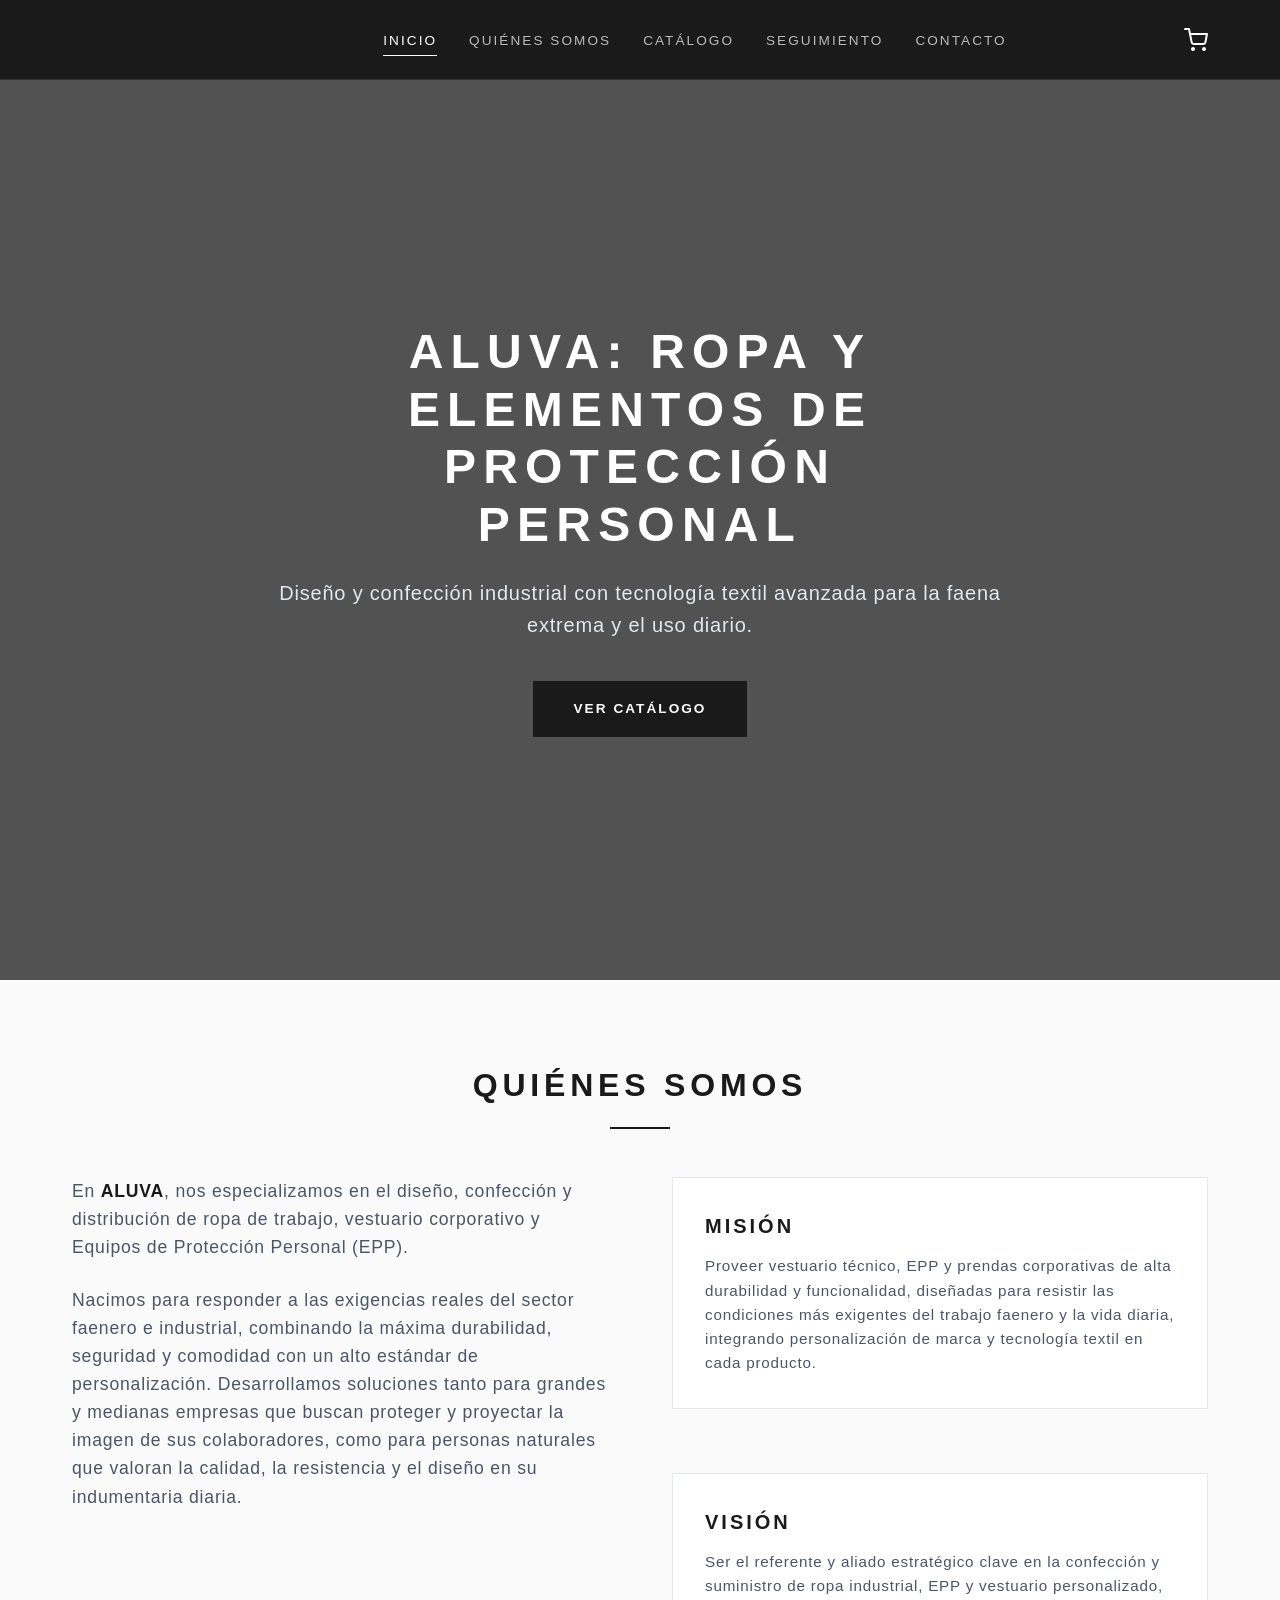
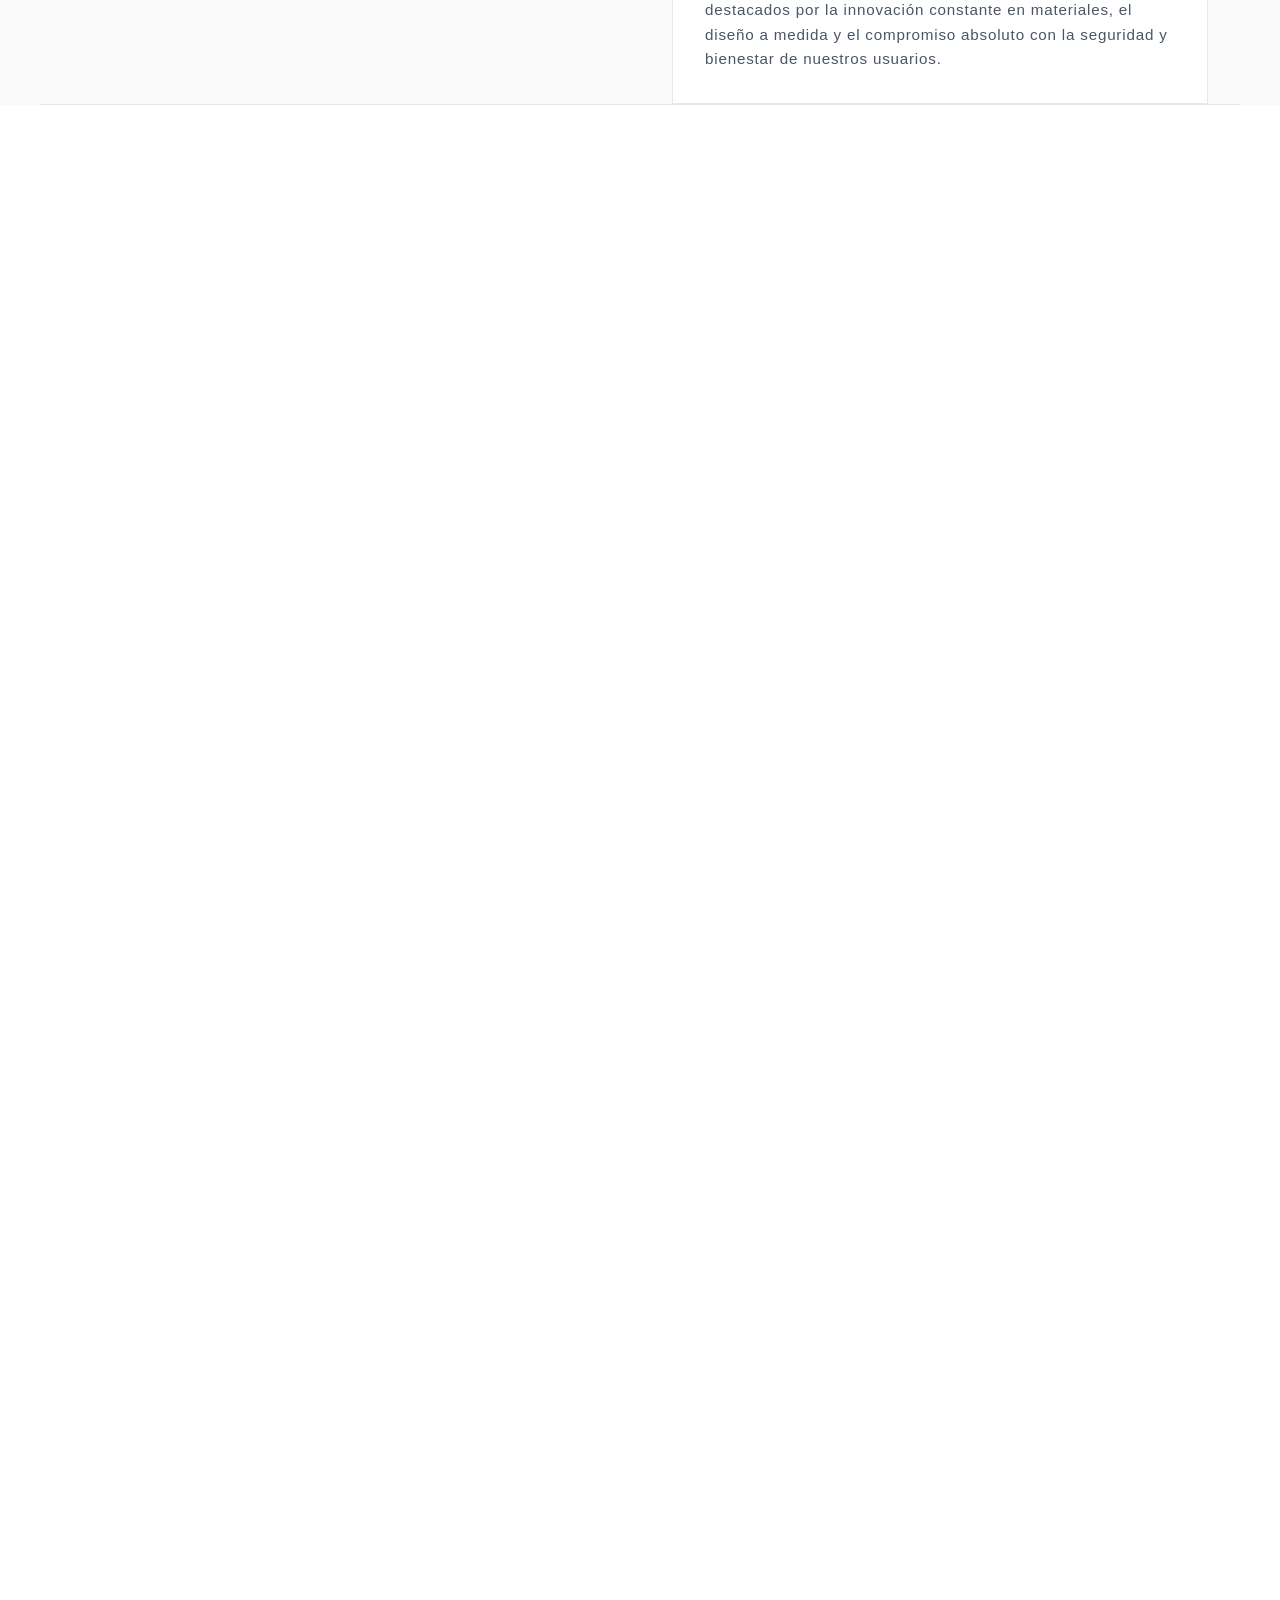
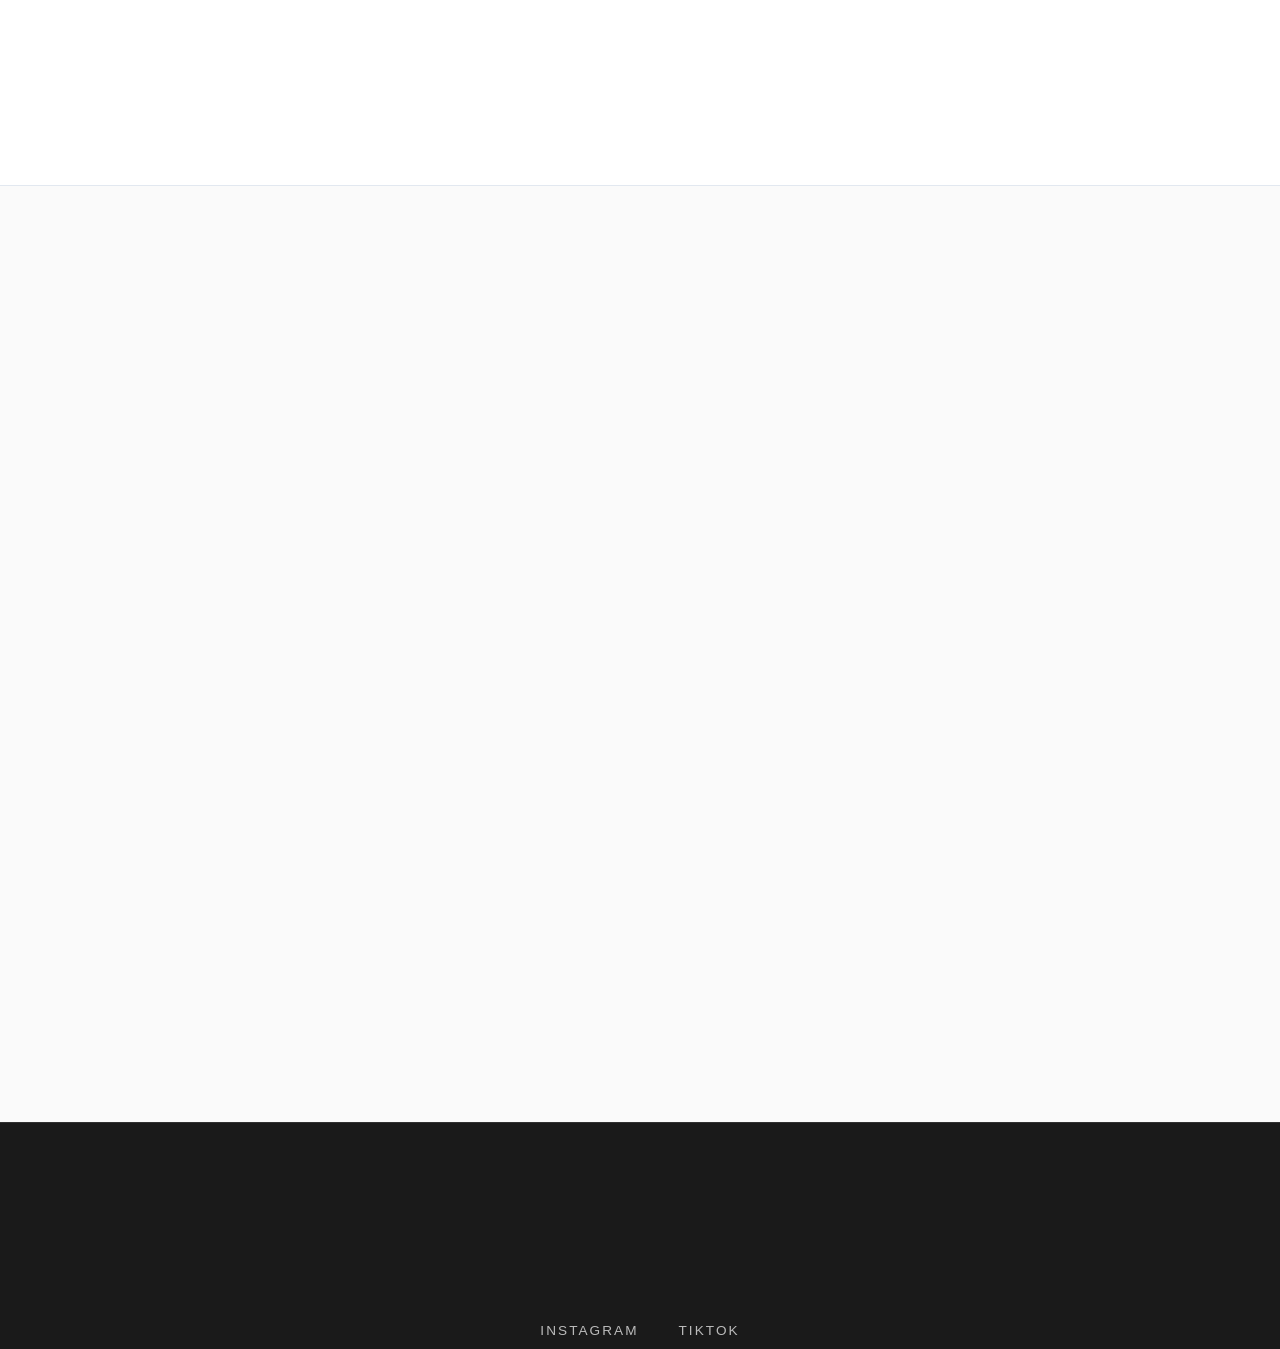
==== commit 81ca72c8: "Agregado modificaciones en CSS y estructura patch ademas de fox en el logo" ====
--- a/index.html
+++ b/index.html
@@ -29,8 +29,8 @@
        ========================================== -->
   <header>
     <div class="logo-container">
-      <img src="images/LOGO_ALUVA.jpeg" alt="Logo ALUVA" width="150" height="50">
-      <span class="logo-text">ALUVA</span>
+      <img src="assets/images/ALUVA_BWLOGOFLAT.bmp" alt="Logo ALUVA" width="150" height="50">
+      <!-- <span class="logo-text">ALUVA</span> -->
     </div>
     
     <nav aria-label="Menú principal de navegación">
@@ -180,7 +180,7 @@
        FOOTER
        ========================================== -->
   <footer>
-    <img src="images/ALUVA_TIMBRE.jpeg" alt="Timbre ALUVA" class="footer-timbre" loading="lazy" width="90" height="90">
+    <img src="assets/images/ALUVA_BWLOGOFLAT.bmp" alt="Timbre ALUVA" class="footer-timbre" loading="lazy" width="90" height="90">
     <ul class="footer-socials">
       <li><a href="https://www.instagram.com/aluva.outdoor" target="_blank" rel="noopener">Instagram</a></li>
       <li><a href="https://www.tiktok.com/@aluva.outdoor" target="_blank" rel="noopener">TikTok</a></li>
--- a/css/components/header.css
+++ b/css/components/header.css
@@ -34,7 +34,6 @@
      Invertimos los colores para volver el fondo negro y el contenido del logo blanco.
      Luego, usamos mix-blend-mode: screen para fusionarlo con el fondo oscuro (#1A1A1A),
      haciendo que el fondo negro del logo invertido sea invisible/transparente. */
-  filter: invert(1);
   mix-blend-mode: screen;
 }
 
--- a/css/components/parallax.css
+++ b/css/components/parallax.css
@@ -28,7 +28,6 @@
 .logo-container img {
   height: 50px;
   width: auto;
-  filter: brightness(0) invert(1); /* Hacemos el logo monocromático en fondo oscuro */
 }
 
 .logo-text {
@@ -265,7 +264,7 @@
 
 .catalog-grid {
   display: grid;
-  grid-template-columns: repeat(auto-fill, minmax(280px, 1fr));
+  grid-template-columns: repeat(auto-fill, minmax(280px, 1fr)); 
   gap: 2.5rem;
   max-width: 1200px;
   margin: 0 auto;
@@ -652,7 +651,6 @@
 .footer-timbre {
   width: 90px;
   height: auto;
-  filter: brightness(0) invert(1);
 }
 
 .footer-socials {
--- a/css/components/footer.css
+++ b/css/components/footer.css
@@ -17,7 +17,6 @@
 .footer-timbre {
   width: 90px;
   height: auto;
-  filter: brightness(0) invert(1); /* Hacemos el timbre monocromático en fondo oscuro */
   object-fit: contain;
 }
 
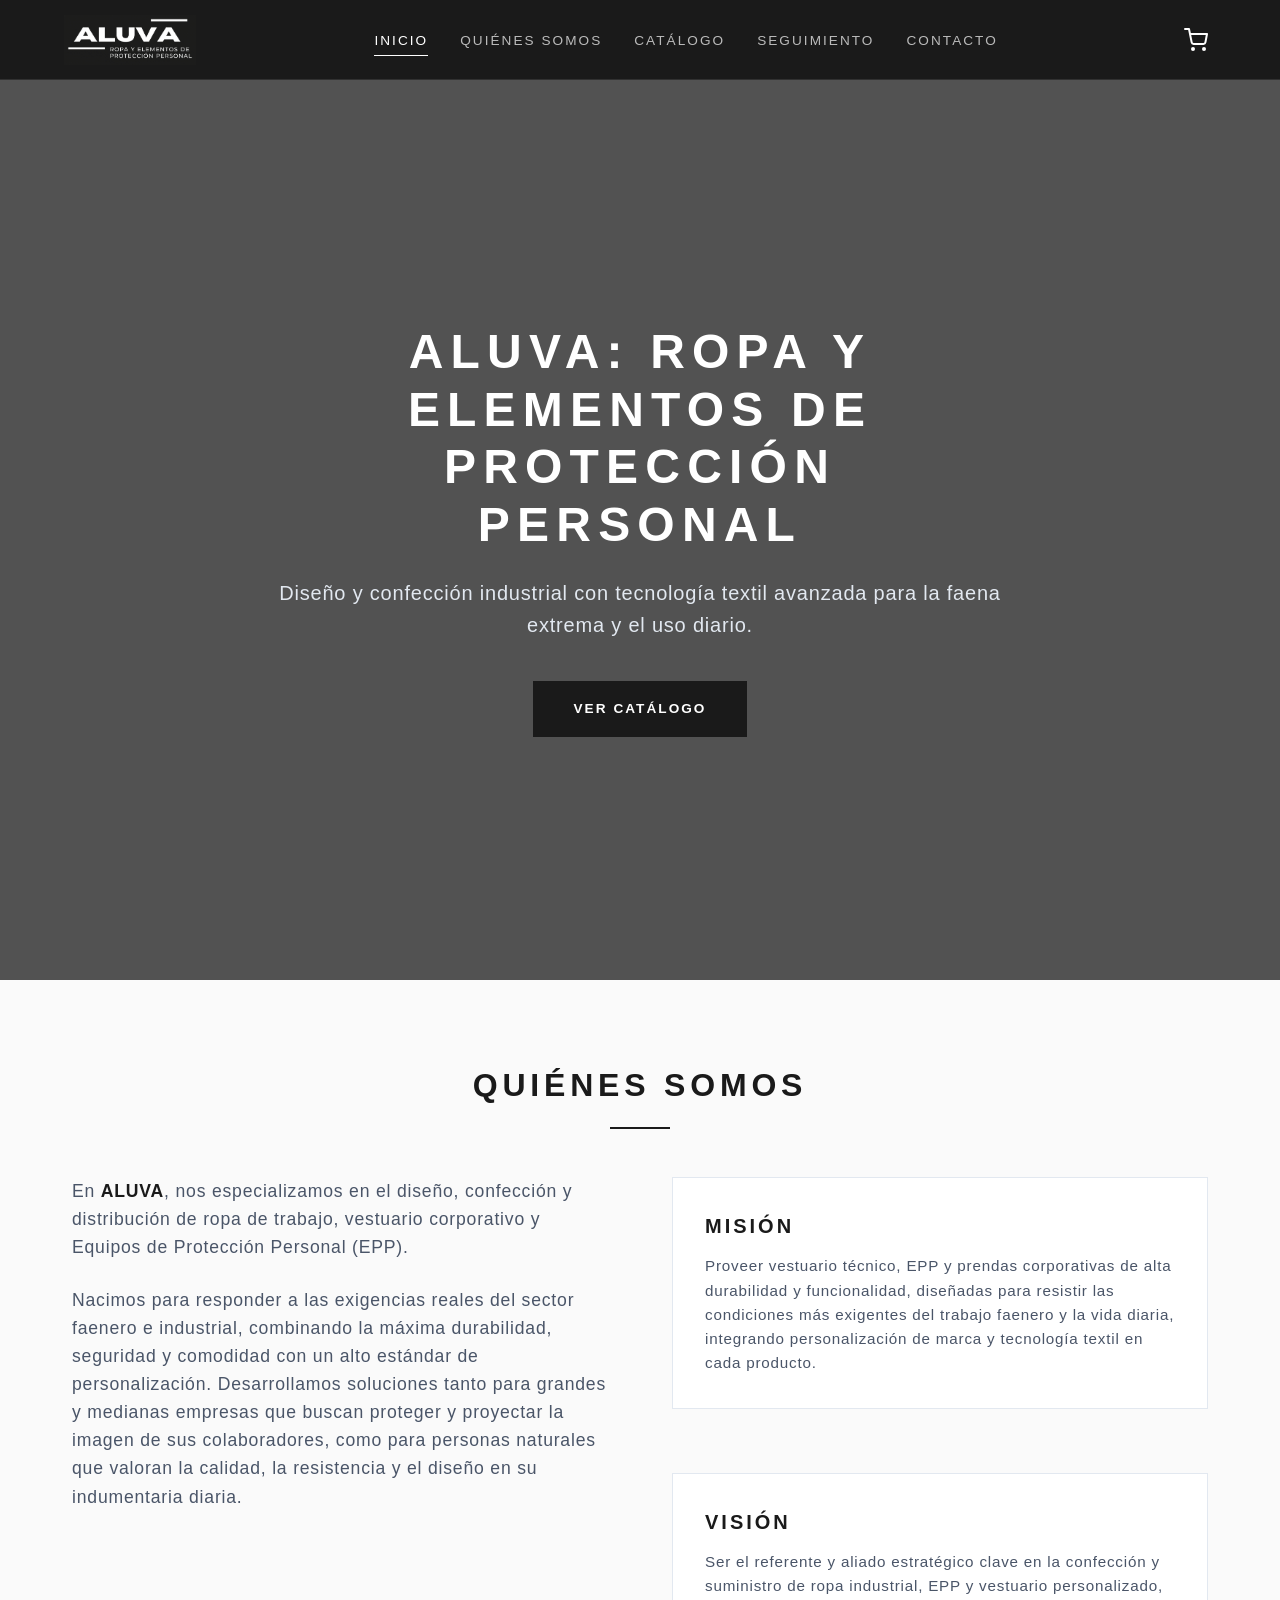
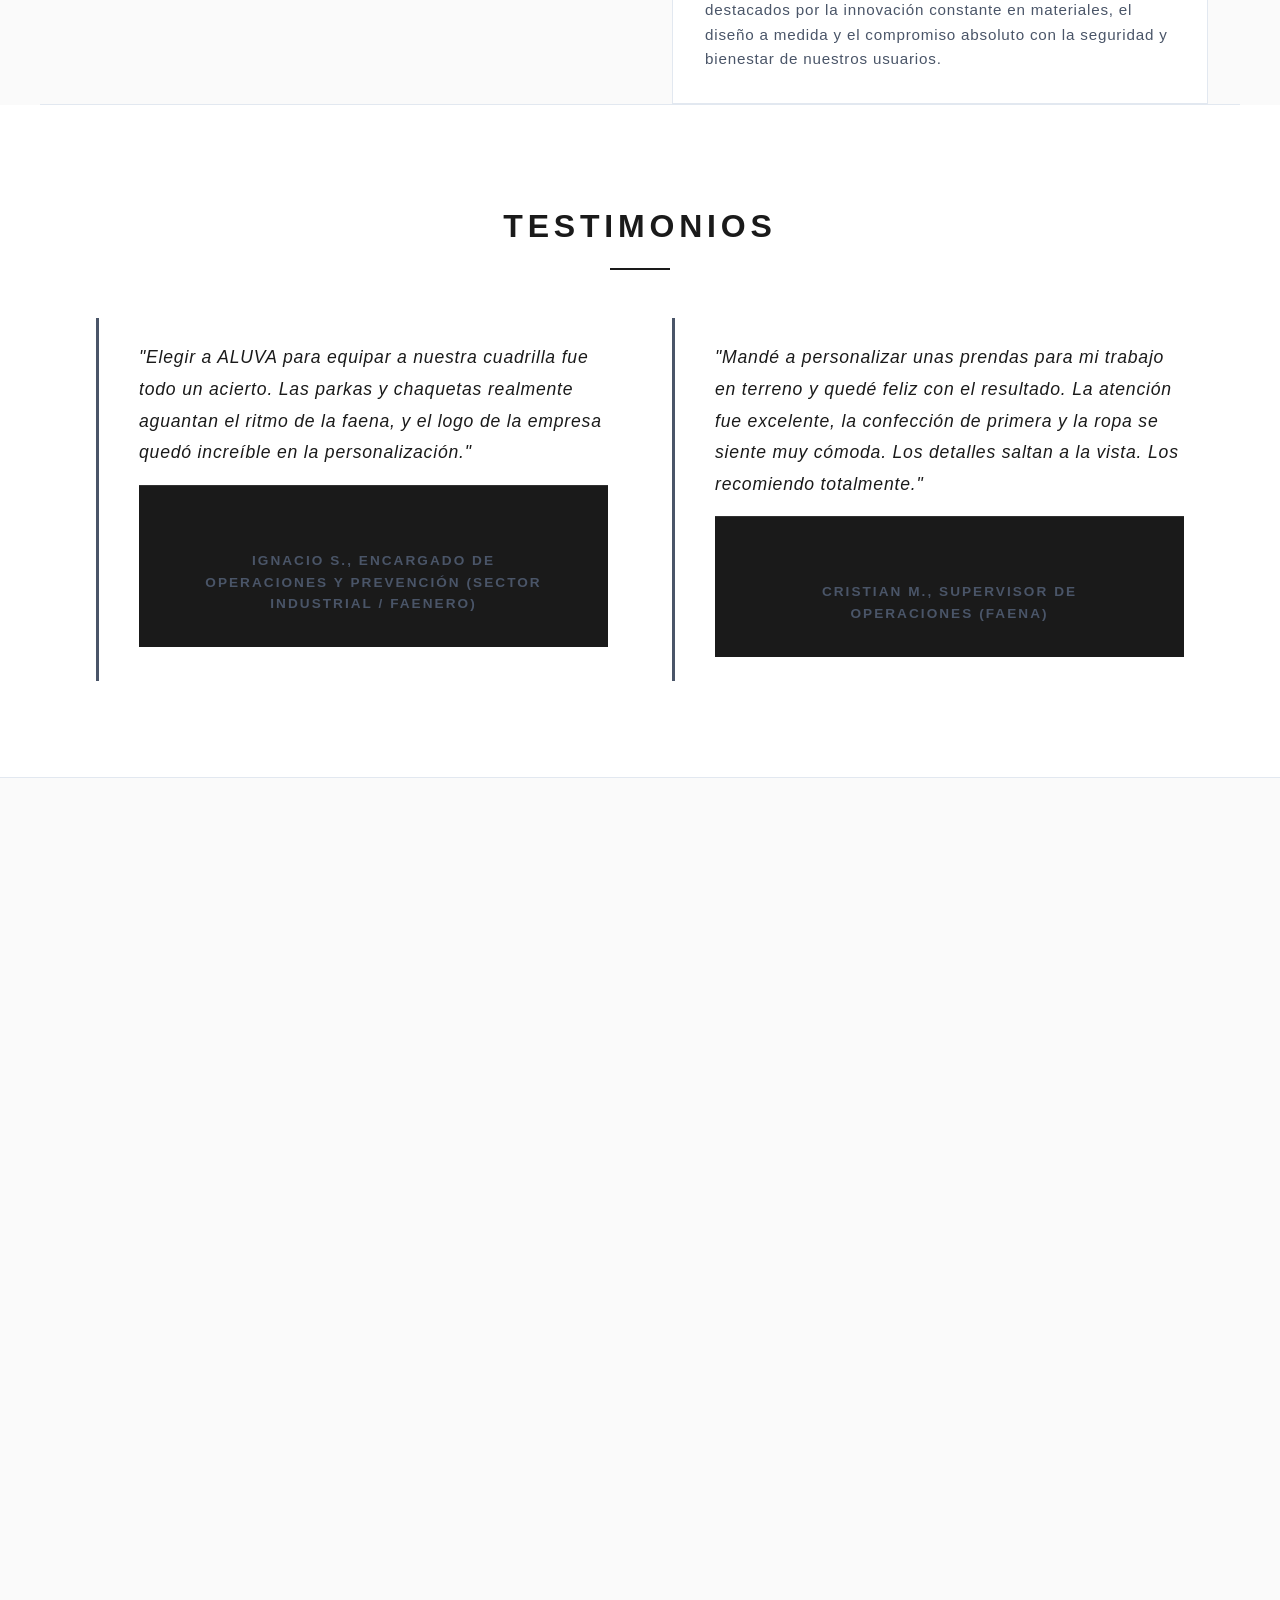
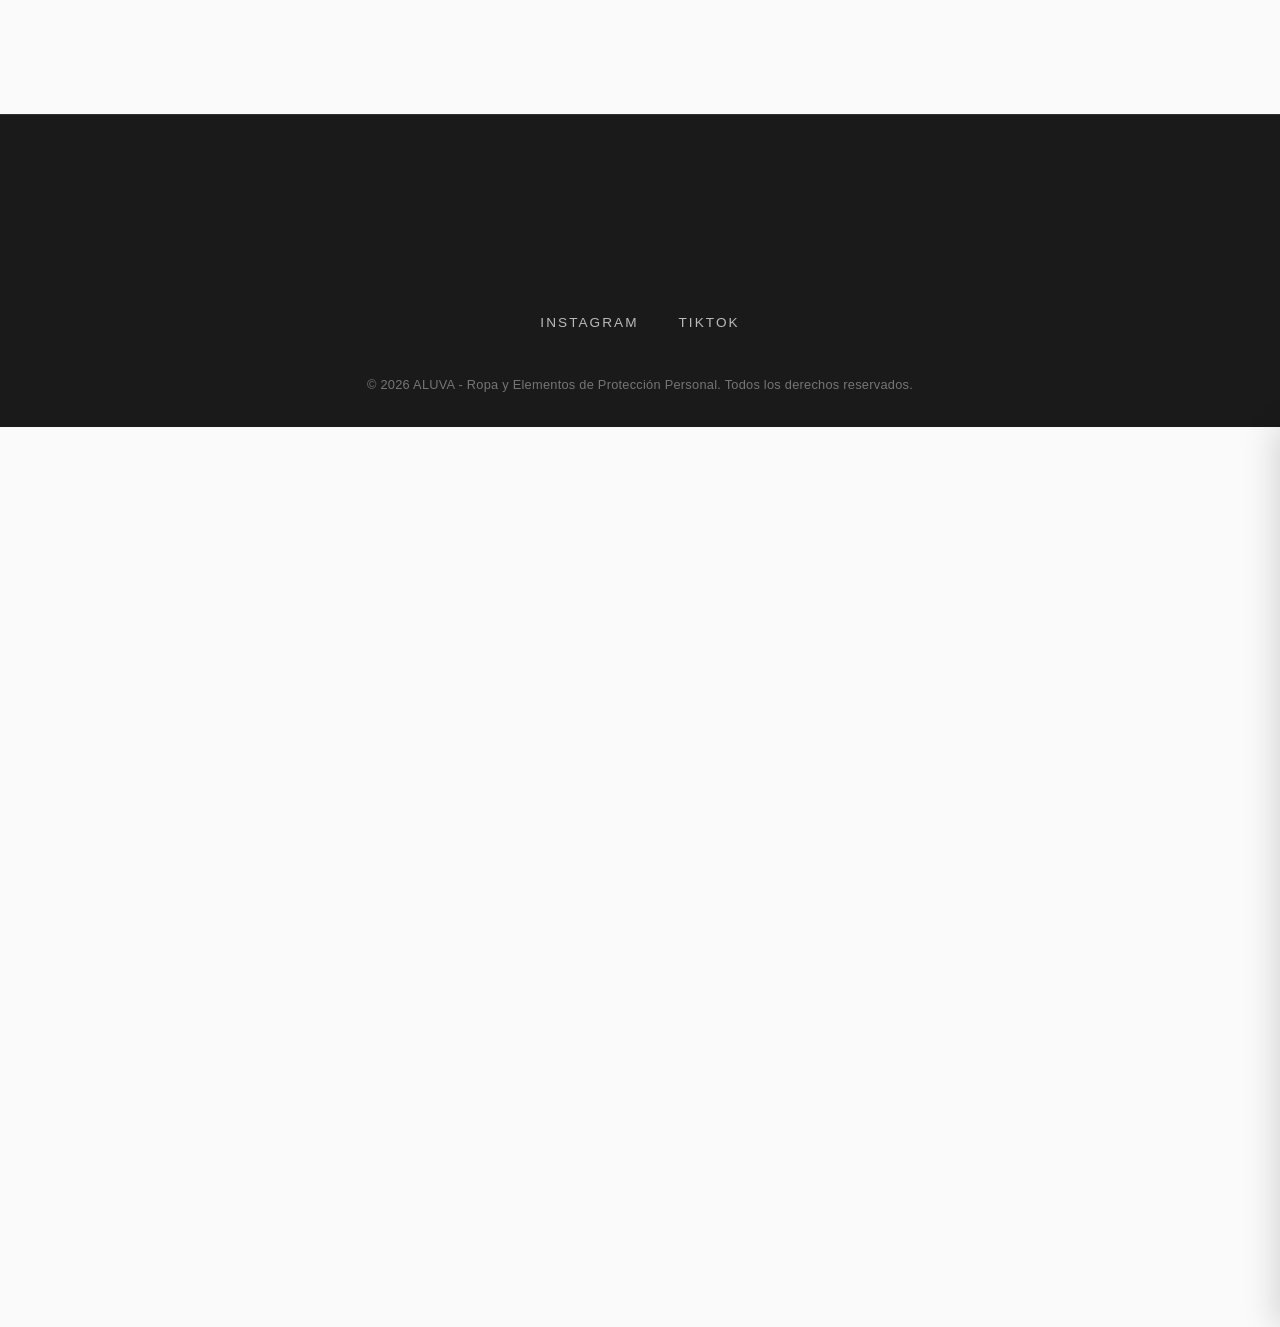
==== commit f23d819d: "modificado textos de testimonios" ====
--- a/index.html
+++ b/index.html
@@ -106,7 +106,7 @@
         <div class="grid-2" style="max-width: 1100px; margin: 0 auto;">
           <blockquote style="border-left: 3px solid var(--color-border); padding: 1.5rem 0 1.5rem 2.5rem;">
             <p style="font-size: 1.1rem; font-style: italic; line-height: 1.8; color: var(--color-text-primary); margin-bottom: 1rem;">
-              "Equipar a nuestra cuadrilla con ALUVA ha sido un gran acierto. La calidad de las parkas y chaquetas resiste perfecto las condiciones de la faena, y la personalización del logo de la empresa quedó impecable."
+              "Elegir a ALUVA para equipar a nuestra cuadrilla fue todo un acierto. Las parkas y chaquetas realmente aguantan el ritmo de la faena, y el logo de la empresa quedó increíble en la personalización."
             </p>
             <footer style="font-size: 0.85rem; text-transform: uppercase; letter-spacing: var(--letter-spacing-wide); color: var(--color-text-secondary); font-weight: 600;">
               Ignacio S., Encargado de Operaciones y Prevención (Sector Industrial / Faenero)
@@ -115,7 +115,7 @@
           
           <blockquote style="border-left: 3px solid var(--color-border); padding: 1.5rem 0 1.5rem 2.5rem;">
             <p style="font-size: 1.1rem; font-style: italic; line-height: 1.8; color: var(--color-text-primary); margin-bottom: 1rem;">
-              "Mandé a personalizar unas prendas para mi trabajo de terreno y la atención fue increíble. Excelente confección, la ropa es muy cómoda y los detalles se notan de inmediato. 100% recomendados."
+              "Mandé a personalizar unas prendas para mi trabajo en terreno y quedé feliz con el resultado. La atención fue excelente, la confección de primera y la ropa se siente muy cómoda. Los detalles saltan a la vista. Los recomiendo totalmente."
             </p>
             <footer style="font-size: 0.85rem; text-transform: uppercase; letter-spacing: var(--letter-spacing-wide); color: var(--color-text-secondary); font-weight: 600;">
               Cristian M., Supervisor de Operaciones (Faena)
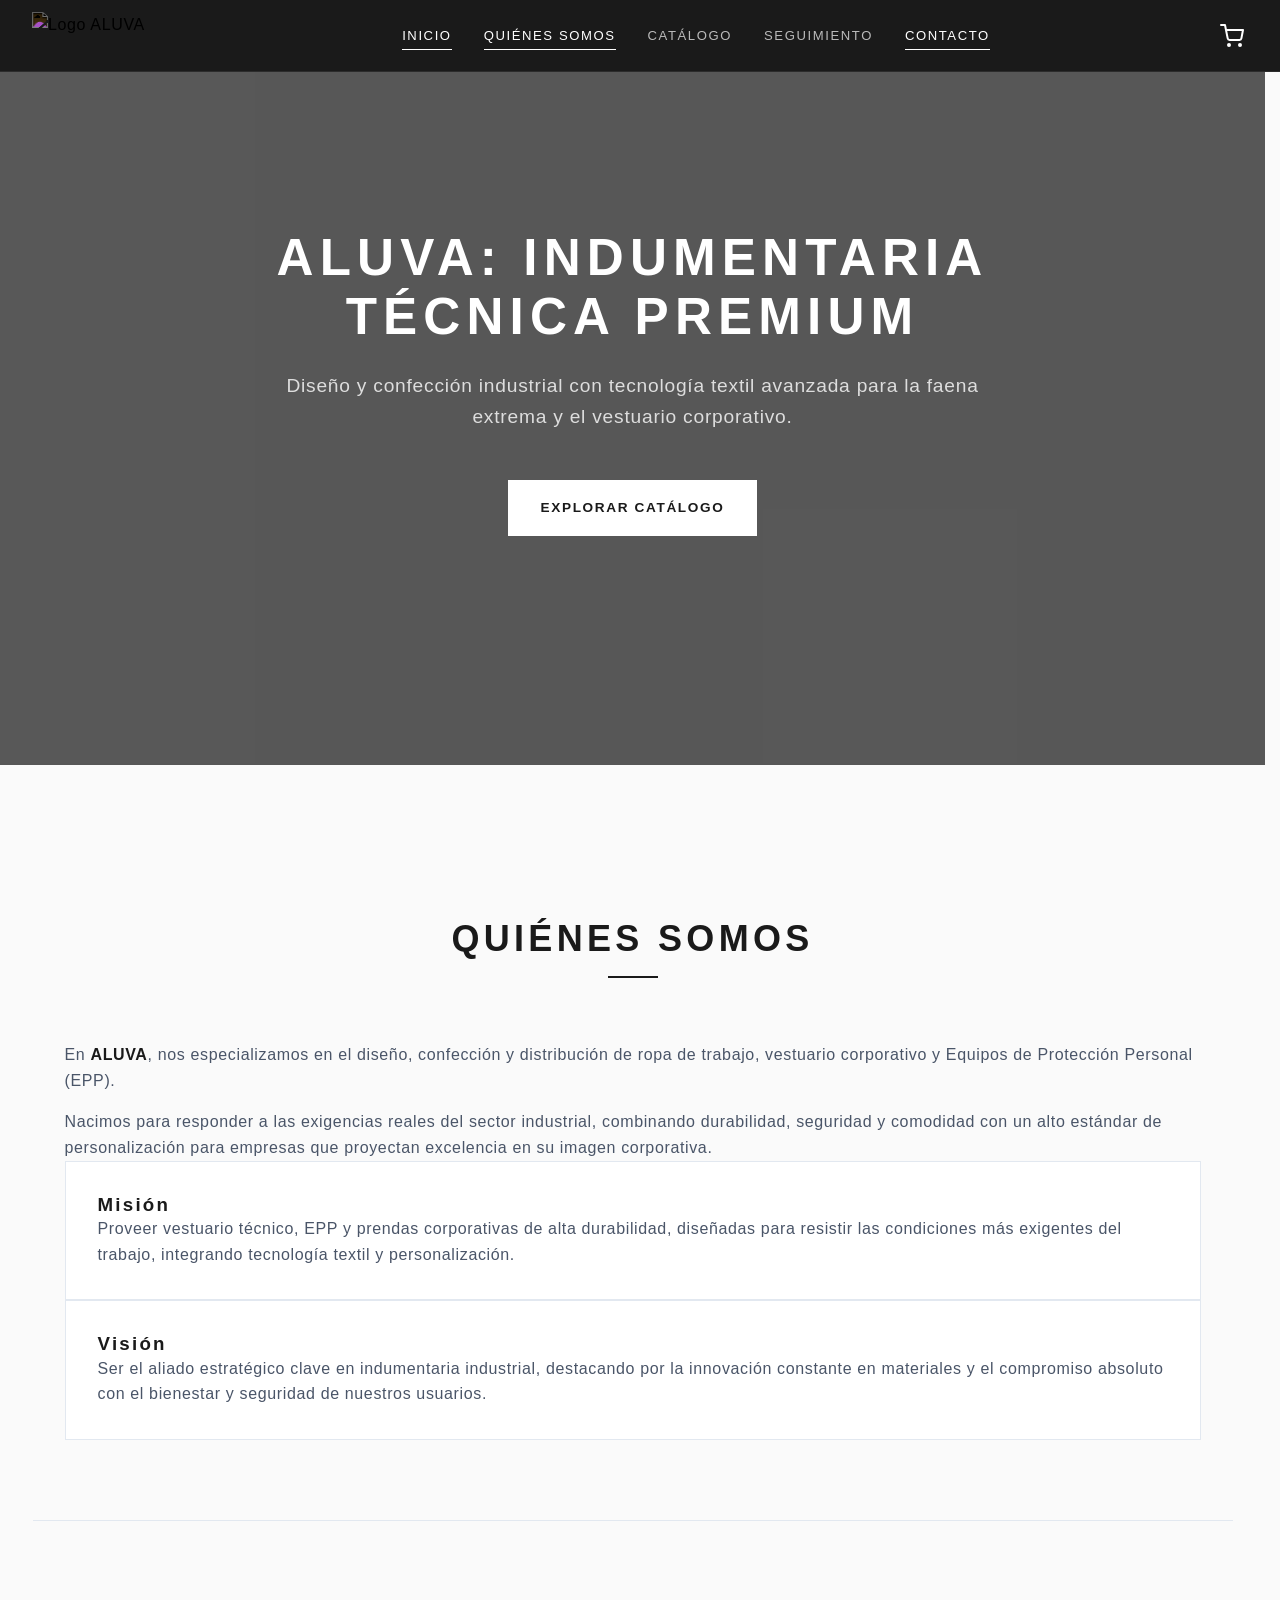
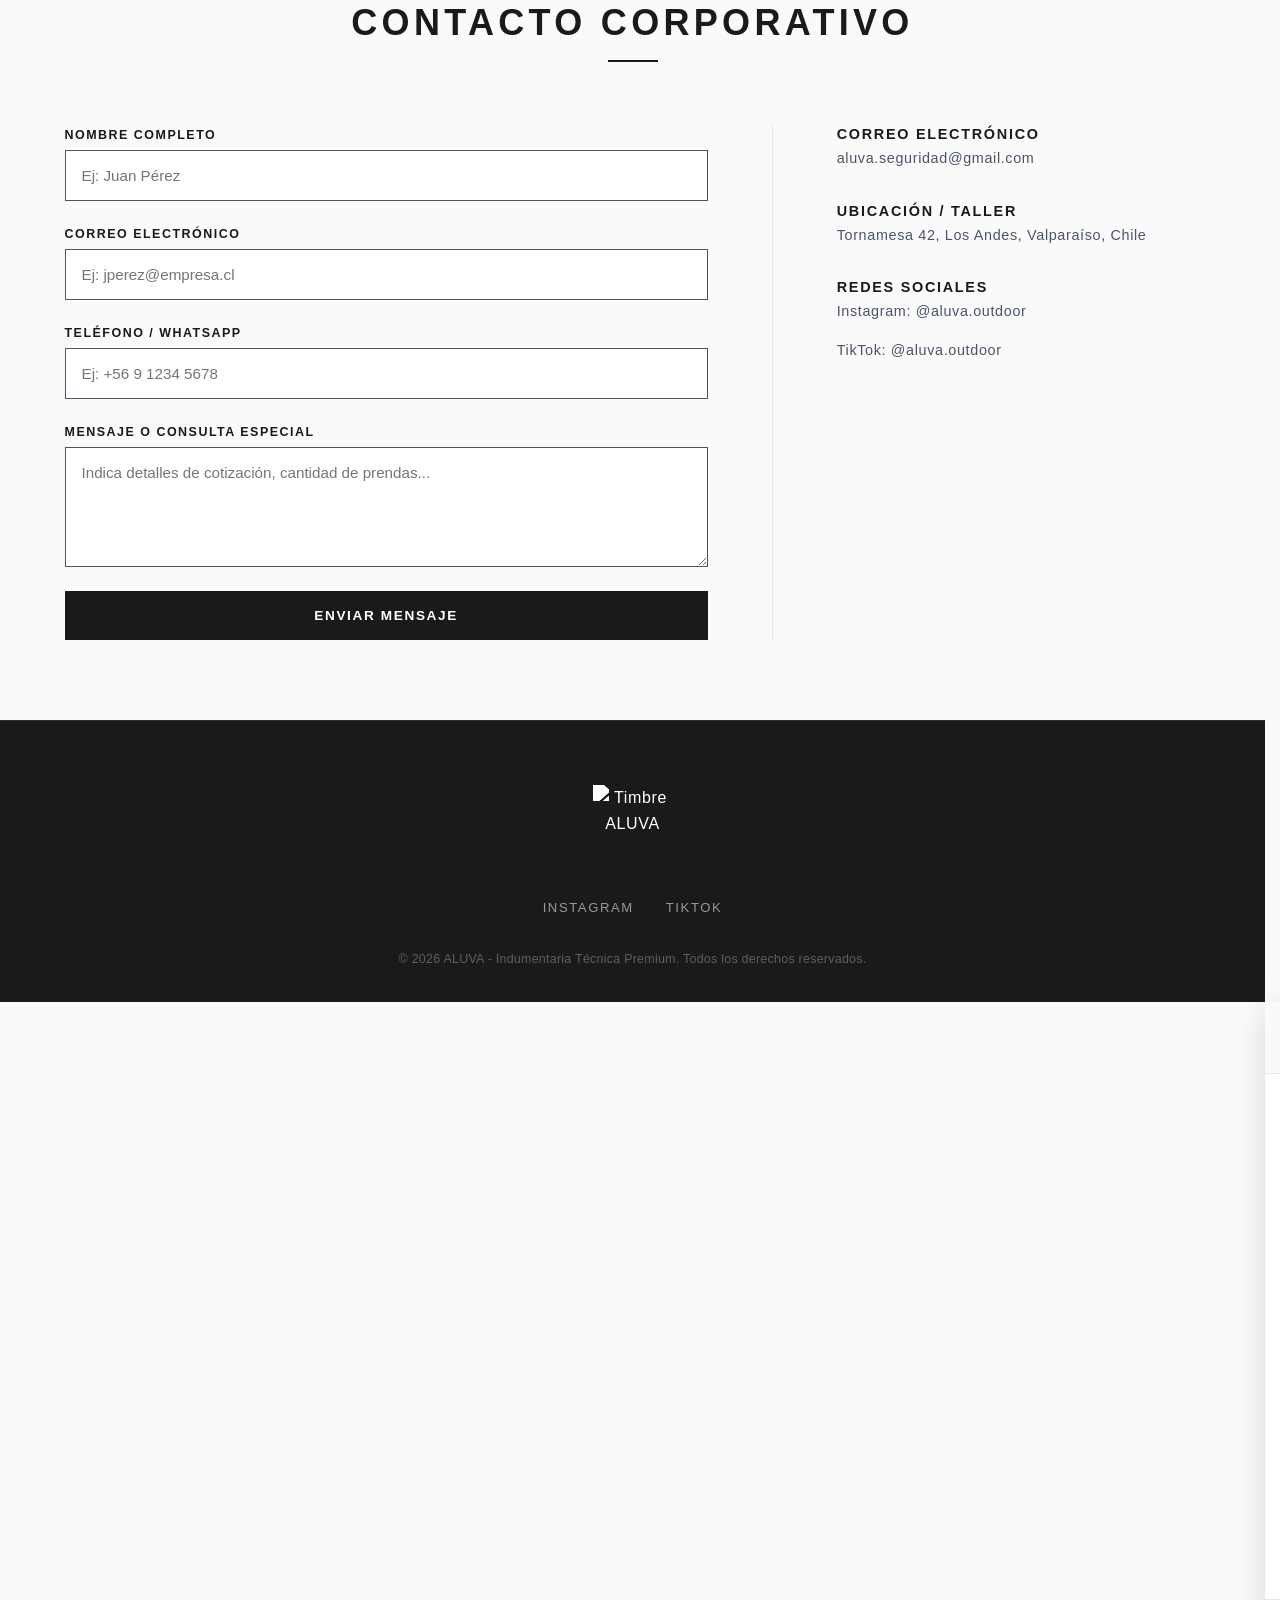
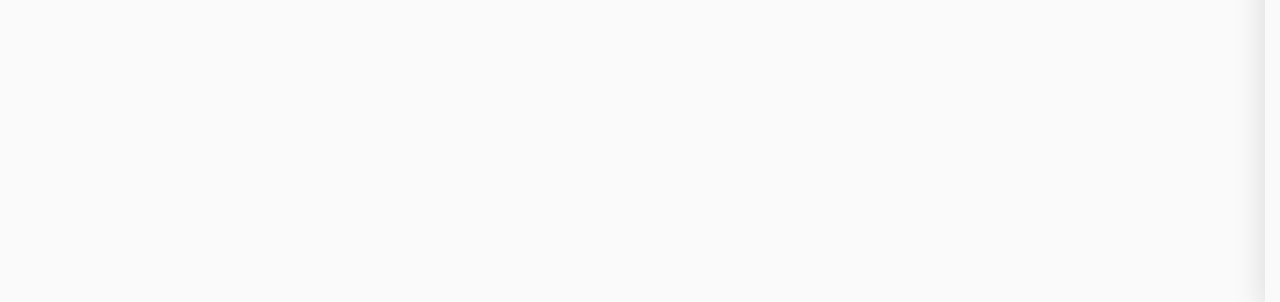
==== commit 77e9f6a4: "Mod Modulo 3" ====
--- a/index.html
+++ b/index.html
@@ -4,23 +4,38 @@
   <meta charset="UTF-8">
   <meta name="viewport" content="width=device-width, initial-scale=1.0">
   <meta name="description" content="ALUVA - Ropa de trabajo premium, vestuario corporativo personalizado y elementos de protección personal de alta calidad.">
+  
+  <!-- Fase 1: CSP Meta Tag recomendado para HTML estático (Security Policy) -->
+  <meta http-equiv="Content-Security-Policy" content="default-src 'self'; script-src 'self' 'unsafe-inline'; style-src 'self' 'unsafe-inline'; img-src 'self' data: https:; font-src 'self'; connect-src 'self'; frame-ancestors 'none'; base-uri 'self'; form-action 'self';">
+  
   <title>ALUVA - Indumentaria Técnica y Vestuario Corporativo Premium</title>
   
-  <!-- Optimización de Carga (Preload para Core Web Vitals) -->
-  <link rel="preload" href="css/variables.css" as="style">
-  <link rel="preload" href="css/main.css" as="style">
-  
-  <!-- Estructura de Hojas de Estilo Modulares -->
-  <link rel="stylesheet" href="css/variables.css">
-  <link rel="stylesheet" href="css/main.css">
-  <link rel="stylesheet" href="css/components/header.css">
-  <link rel="stylesheet" href="css/components/parallax.css">
-  <link rel="stylesheet" href="css/components/cart.css">
-  <link rel="stylesheet" href="css/components/footer.css">
-
-  <!-- Carga de JS Diferido para optimizar el performance (Evita bloqueo de HTML parser) -->
-  <script src="js/main.js" defer></script>
-  <script src="js/cart.js" defer></script>
+  <!-- ── CAPA DE ESTILOS (Modular /src/styles) ── -->
+  <!-- Base -->
+  <link rel="stylesheet" href="src/styles/variables.css">
+  <link rel="stylesheet" href="src/styles/reset.css">
+  <link rel="stylesheet" href="src/styles/main.css">
+  <!-- Componentes -->
+  <link rel="stylesheet" href="src/styles/components/header.css">
+  <link rel="stylesheet" href="src/styles/components/hero.css">
+  <link rel="stylesheet" href="src/styles/components/forms.css">
+  <link rel="stylesheet" href="src/styles/components/cart.css">
+  <link rel="stylesheet" href="src/styles/components/footer.css">
+
+  <!-- ── CAPA DE JAVASCRIPT (Arquitectura /src) ── -->
+  <!-- 1. Configuración de Seguridad -->
+  <script src="src/utils/security.js" defer></script>
+  <!-- 2. Utilidades y Formateadores -->
+  <script src="src/utils/sanitizer.js" defer></script>
+  <script src="src/utils/formatter.js" defer></script>
+  <!-- 3. Capa de Servicios -->
+  <script src="src/services/apiClient.js" defer></script>
+  <script src="src/services/cartService.js" defer></script>
+  <!-- 4. Componentes UI (Controladores DOM) -->
+  <script src="src/components/Header.js" defer></script>
+  <script src="src/components/Cart.js" defer></script>
+  <script src="src/components/forms/FormBuilder.js" defer></script>
+  <script src="src/components/forms/ContactForm.js" defer></script>
 </head>
 <body>
 
@@ -29,39 +44,55 @@
        ========================================== -->
   <header>
     <div class="logo-container">
-      <img src="assets/images/ALUVA_BWLOGOFLAT.bmp" alt="Logo ALUVA" width="150" height="50">
-      <!-- <span class="logo-text">ALUVA</span> -->
-    </div>
-    
-    <nav aria-label="Menú principal de navegación">
-      <ul>
-        <li><a href="index.html" class="active">Inicio</a></li>
-        <li><a href="index.html#nosotros">Quiénes Somos</a></li>
-        <li><a href="catalogo.html">Catálogo</a></li>
-        <li><a href="seguimiento.html">Seguimiento</a></li>
-        <li><a href="index.html#contacto">Contacto</a></li>
-      </ul>
+      <img src="src/assets/images/ALUVA_BWLOGOFLAT.bmp" alt="Logo ALUVA" width="150" height="50">
+    </div>
+    
+    <!-- Navegación Desktop -->
+    <nav class="nav-links" aria-label="Menú principal de navegación">
+      <a href="index.html">Inicio</a>
+      <a href="index.html#nosotros">Quiénes Somos</a>
+      <a href="catalogo.html">Catálogo</a>
+      <a href="seguimiento.html">Seguimiento</a>
+      <a href="index.html#contacto">Contacto</a>
     </nav>
     
-    <button id="cart-toggle-btn" class="cart-icon-container" aria-label="Ver carrito de compras">
-      <svg viewBox="0 0 24 24" fill="none" stroke="currentColor" stroke-width="2" stroke-linecap="round" stroke-linejoin="round">
-        <circle cx="9" cy="21" r="1"></circle>
-        <circle cx="20" cy="21" r="1"></circle>
-        <path d="M1 1h4l2.68 13.39a2 2 0 0 0 2 1.61h9.72a2 2 0 0 0 2-1.61L23 6H6"></path>
-      </svg>
-      <span id="cart-counter" class="cart-counter" style="display: none;">0</span>
-    </button>
+    <div class="header-actions">
+      <button id="cart-toggle-btn" class="cart-icon-container" aria-label="Ver carrito de compras">
+        <svg viewBox="0 0 24 24" fill="none" stroke="currentColor" stroke-width="2" stroke-linecap="round" stroke-linejoin="round">
+          <circle cx="9" cy="21" r="1"></circle>
+          <circle cx="20" cy="21" r="1"></circle>
+          <path d="M1 1h4l2.68 13.39a2 2 0 0 0 2 1.61h9.72a2 2 0 0 0 2-1.61L23 6H6"></path>
+        </svg>
+        <span id="cart-counter" class="cart-counter" style="display: none;">0</span>
+      </button>
+
+      <!-- Menú Hamburguesa Mobile -->
+      <button id="nav-hamburger" class="nav-hamburger" aria-expanded="false" aria-label="Abrir menú de navegación">
+        <span></span>
+        <span></span>
+        <span></span>
+      </button>
+    </div>
   </header>
 
-  <!-- ==========================================
-       HERO BANNER (PARALLAX)
-       ========================================== -->
-  <section id="inicio" class="hero-section" aria-label="Presentación de ALUVA">
+  <!-- Overlay Menú Mobile -->
+  <nav id="nav-mobile-overlay" class="nav-mobile-overlay" aria-hidden="true">
+    <a href="index.html">Inicio</a>
+    <a href="index.html#nosotros">Quiénes Somos</a>
+    <a href="catalogo.html">Catálogo</a>
+    <a href="seguimiento.html">Seguimiento</a>
+    <a href="index.html#contacto">Contacto</a>
+  </nav>
+
+  <!-- ==========================================
+       HERO BANNER (PARALLAX OPTIMIZADO)
+       ========================================== -->
+  <section id="inicio" class="hero-section hero-home" aria-label="Presentación de ALUVA">
     <div class="hero-overlay"></div>
     <div class="hero-content">
-      <h1>ALUVA: Ropa y Elementos de Protección Personal</h1>
-      <p>Diseño y confección industrial con tecnología textil avanzada para la faena extrema y el uso diario.</p>
-      <a href="catalogo.html" class="btn">Ver Catálogo</a>
+      <h1>ALUVA: Indumentaria Técnica Premium</h1>
+      <p>Diseño y confección industrial con tecnología textil avanzada para la faena extrema y el vestuario corporativo.</p>
+      <a href="catalogo.html" class="btn btn-hero">Explorar Catálogo</a>
     </div>
   </section>
 
@@ -77,20 +108,20 @@
             En <strong>ALUVA</strong>, nos especializamos en el diseño, confección y distribución de ropa de trabajo, vestuario corporativo y Equipos de Protección Personal (EPP). 
           </p>
           <p>
-            Nacimos para responder a las exigencias reales del sector faenero e industrial, combinando la máxima durabilidad, seguridad y comodidad con un alto estándar de personalización. Desarrollamos soluciones tanto para grandes y medianas empresas que buscan proteger y proyectar la imagen de sus colaboradores, como para personas naturales que valoran la calidad, la resistencia y el diseño en su indumentaria diaria.
+            Nacimos para responder a las exigencias reales del sector industrial, combinando durabilidad, seguridad y comodidad con un alto estándar de personalización para empresas que proyectan excelencia en su imagen corporativa.
           </p>
         </div>
-        <div class="about-philosophy">
-          <article class="philosophy-card" style="padding: 2rem; background-color: var(--color-white); border: 1px solid var(--color-light-gray); margin-bottom: 2rem;">
-            <h3 style="font-size: 1.25rem; text-transform: uppercase; margin-bottom: 0.75rem; letter-spacing: var(--letter-spacing-wide);">Misión</h3>
-            <p style="font-size: 0.95rem; margin-bottom: 0;">
-              Proveer vestuario técnico, EPP y prendas corporativas de alta durabilidad y funcionalidad, diseñadas para resistir las condiciones más exigentes del trabajo faenero y la vida diaria, integrando personalización de marca y tecnología textil en cada producto.
+        <div class="grid-2">
+          <article class="card">
+            <h3>Misión</h3>
+            <p>
+              Proveer vestuario técnico, EPP y prendas corporativas de alta durabilidad, diseñadas para resistir las condiciones más exigentes del trabajo, integrando tecnología textil y personalización.
             </p>
           </article>
-          <article class="philosophy-card" style="padding: 2rem; background-color: var(--color-white); border: 1px solid var(--color-light-gray);">
-            <h3 style="font-size: 1.25rem; text-transform: uppercase; margin-bottom: 0.75rem; letter-spacing: var(--letter-spacing-wide);">Visión</h3>
-            <p style="font-size: 0.95rem; margin-bottom: 0;">
-              Ser el referente y aliado estratégico clave en la confección y suministro de ropa industrial, EPP y vestuario personalizado, destacados por la innovación constante en materiales, el diseño a medida y el compromiso absoluto con la seguridad y bienestar de nuestros usuarios.
+          <article class="card">
+            <h3>Visión</h3>
+            <p>
+              Ser el aliado estratégico clave en indumentaria industrial, destacando por la innovación constante en materiales y el compromiso absoluto con el bienestar y seguridad de nuestros usuarios.
             </p>
           </article>
         </div>
@@ -98,77 +129,31 @@
     </section>
 
     <!-- ==========================================
-         SECCIÓN TESTIMONIOS (OPTIMIZADO PARA RENDIMIENTO)
+         SECCIÓN CONTACTO (FORMULARIO DINÁMICO SEGURO)
          ========================================== -->
-    <section id="testimonios" class="lazy-section" aria-labelledby="testimonials-title">
-      <div class="container">
-        <h2 id="testimonials-title" class="section-title">Testimonios</h2>
-        <div class="grid-2" style="max-width: 1100px; margin: 0 auto;">
-          <blockquote style="border-left: 3px solid var(--color-border); padding: 1.5rem 0 1.5rem 2.5rem;">
-            <p style="font-size: 1.1rem; font-style: italic; line-height: 1.8; color: var(--color-text-primary); margin-bottom: 1rem;">
-              "Elegir a ALUVA para equipar a nuestra cuadrilla fue todo un acierto. Las parkas y chaquetas realmente aguantan el ritmo de la faena, y el logo de la empresa quedó increíble en la personalización."
-            </p>
-            <footer style="font-size: 0.85rem; text-transform: uppercase; letter-spacing: var(--letter-spacing-wide); color: var(--color-text-secondary); font-weight: 600;">
-              Ignacio S., Encargado de Operaciones y Prevención (Sector Industrial / Faenero)
-            </footer>
-          </blockquote>
-          
-          <blockquote style="border-left: 3px solid var(--color-border); padding: 1.5rem 0 1.5rem 2.5rem;">
-            <p style="font-size: 1.1rem; font-style: italic; line-height: 1.8; color: var(--color-text-primary); margin-bottom: 1rem;">
-              "Mandé a personalizar unas prendas para mi trabajo en terreno y quedé feliz con el resultado. La atención fue excelente, la confección de primera y la ropa se siente muy cómoda. Los detalles saltan a la vista. Los recomiendo totalmente."
-            </p>
-            <footer style="font-size: 0.85rem; text-transform: uppercase; letter-spacing: var(--letter-spacing-wide); color: var(--color-text-secondary); font-weight: 600;">
-              Cristian M., Supervisor de Operaciones (Faena)
-            </footer>
-          </blockquote>
-        </div>
-      </div>
-    </section>
-
-    <!-- ==========================================
-         SECCIÓN CONTACTO (OPTIMIZADO PARA RENDIMIENTO)
-         ========================================== -->
-    <section id="contacto" class="lazy-section" style="background-color: var(--color-bg-base);" aria-labelledby="contact-title">
+    <section id="contacto" class="lazy-section" style="background-color: var(--color-bg-main);" aria-labelledby="contact-title">
       <div class="container">
         <h2 id="contact-title" class="section-title">Contacto Corporativo</h2>
-        <div class="grid-2">
-          <div class="contacto-form-wrapper">
-            <form action="#" method="POST" aria-label="Formulario de contacto corporativo">
-              <div class="form-group" style="display: grid; gap: 0.5rem; margin-bottom: 1.5rem;">
-                <label for="nombre" style="font-size: 0.8rem; text-transform: uppercase; letter-spacing: var(--letter-spacing-wide); font-weight: 600;">Nombre Completo</label>
-                <input type="text" id="nombre" name="nombre" required placeholder="Ej: Juan Pérez" style="padding: 1rem; border: 1px solid var(--color-border); border-radius: 0;">
-              </div>
-              <div class="form-group" style="display: grid; gap: 0.5rem; margin-bottom: 1.5rem;">
-                <label for="correo" style="font-size: 0.8rem; text-transform: uppercase; letter-spacing: var(--letter-spacing-wide); font-weight: 600;">Correo Electrónico</label>
-                <input type="email" id="correo" name="correo" autocomplete="email" required placeholder="Ej: jperez@empresa.cl" style="padding: 1rem; border: 1px solid var(--color-border); border-radius: 0;">
-              </div>
-              <div class="form-group" style="display: grid; gap: 0.5rem; margin-bottom: 1.5rem;">
-                <label for="telefono" style="font-size: 0.8rem; text-transform: uppercase; letter-spacing: var(--letter-spacing-wide); font-weight: 600;">Teléfono / WhatsApp</label>
-                <input type="tel" id="telefono" name="telefono" autocomplete="tel" placeholder="Ej: +56 9 1234 5678" style="padding: 1rem; border: 1px solid var(--color-border); border-radius: 0;">
-              </div>
-              <div class="form-group" style="display: grid; gap: 0.5rem; margin-bottom: 1.5rem;">
-                <label for="mensaje" style="font-size: 0.8rem; text-transform: uppercase; letter-spacing: var(--letter-spacing-wide); font-weight: 600;">Mensaje o Consulta Especial</label>
-                <textarea id="mensaje" name="mensaje" rows="5" placeholder="Indica detalles de cotización, cantidad de prendas y requerimientos de logo..." style="padding: 1rem; border: 1px solid var(--color-border); border-radius: 0; font-family: var(--font-family);"></textarea>
-              </div>
-              <button type="submit" class="btn">Enviar Mensaje</button>
-            </form>
+        <div class="contact-layout">
+          
+          <!-- Contenedor donde JS inyectará el formulario seguro (Fase 2 Requirement) -->
+          <div id="contact-form-container">
+            <!-- Cargando formulario... -->
           </div>
           
-          <div class="contacto-info-wrapper" style="display: flex; flex-direction: column; gap: 2.5rem; border-left: 1px solid var(--color-light-gray); padding-left: 4rem;">
+          <div class="contact-divider contact-info-block">
             <div>
-              <h3 style="font-size: 1.1rem; text-transform: uppercase; letter-spacing: var(--letter-spacing-wide); margin-bottom: 0.75rem;">Correo Electrónico</h3>
-              <p><a href="mailto:aluva.seguridad@gmail.com" style="transition: var(--transition-default); color: var(--color-text-secondary);">aluva.seguridad@gmail.com</a></p>
+              <h3>Correo Electrónico</h3>
+              <p><a href="mailto:aluva.seguridad@gmail.com">aluva.seguridad@gmail.com</a></p>
             </div>
             <div>
-              <h3 style="font-size: 1.1rem; text-transform: uppercase; letter-spacing: var(--letter-spacing-wide); margin-bottom: 0.75rem;">Ubicación / Taller</h3>
+              <h3>Ubicación / Taller</h3>
               <p>Tornamesa 42, Los Andes, Valparaíso, Chile</p>
             </div>
             <div>
-              <h3 style="font-size: 1.1rem; text-transform: uppercase; letter-spacing: var(--letter-spacing-wide); margin-bottom: 0.75rem;">Redes Sociales</h3>
-              <ul style="list-style: none; display: flex; flex-direction: column; gap: 0.5rem;">
-                <li><a href="https://www.instagram.com/aluva.outdoor" target="_blank" rel="noopener" style="color: var(--color-text-secondary);">Instagram: @aluva.outdoor</a></li>
-                <li><a href="https://www.tiktok.com/@aluva.outdoor" target="_blank" rel="noopener" style="color: var(--color-text-secondary);">TikTok: @aluva.outdoor</a></li>
-              </ul>
+              <h3>Redes Sociales</h3>
+              <p><a href="https://www.instagram.com/aluva.outdoor" target="_blank" rel="noopener">Instagram: @aluva.outdoor</a></p>
+              <p><a href="https://www.tiktok.com/@aluva.outdoor" target="_blank" rel="noopener">TikTok: @aluva.outdoor</a></p>
             </div>
           </div>
         </div>
@@ -180,13 +165,13 @@
        FOOTER
        ========================================== -->
   <footer>
-    <img src="assets/images/ALUVA_BWLOGOFLAT.bmp" alt="Timbre ALUVA" class="footer-timbre" loading="lazy" width="90" height="90">
-    <ul class="footer-socials">
-      <li><a href="https://www.instagram.com/aluva.outdoor" target="_blank" rel="noopener">Instagram</a></li>
-      <li><a href="https://www.tiktok.com/@aluva.outdoor" target="_blank" rel="noopener">TikTok</a></li>
-    </ul>
+    <img src="src/assets/images/ALUVA_BWLOGOFLAT.bmp" alt="Timbre ALUVA" class="footer-logo" loading="lazy" width="90" height="90">
+    <div class="footer-socials">
+      <a href="https://www.instagram.com/aluva.outdoor" target="_blank" rel="noopener">Instagram</a>
+      <a href="https://www.tiktok.com/@aluva.outdoor" target="_blank" rel="noopener">TikTok</a>
+    </div>
     <div class="footer-copy">
-      &copy; 2026 ALUVA - Ropa y Elementos de Protección Personal. Todos los derechos reservados.
+      &copy; 2026 ALUVA - Indumentaria Técnica Premium. Todos los derechos reservados.
     </div>
   </footer>
 
@@ -205,7 +190,7 @@
     </div>
     
     <div id="cart-items" class="cart-items-container">
-      <!-- Elementos generados dinámicamente en JS -->
+      <!-- Artículos dinámicos renderizados por Cart.js -->
     </div>
     
     <div class="cart-footer">
--- a/src/styles/variables.css
+++ b/src/styles/variables.css
@@ -0,0 +1,57 @@
+/* ==========================================================================
+   ALUVA - VARIABLES CSS GLOBALES (Roadmap Oficial - Fase 1)
+   Paleta monocromática corporativa. Conforme al sistema de diseño del roadmap.
+   ========================================================================== */
+
+:root {
+  /* ── Paleta Principal (Roadmap Oficial) ── */
+  --color-bg-main:        #FAFAFA; /* Fondo principal: plataforma y vista de productos */
+  --color-text-main:      #1A1A1A; /* Encabezados, textos principales, footer */
+  --color-text-secondary: #4A5568; /* Textos secundarios, descripciones EPP, especificaciones */
+  --color-contrast:       #FFFFFF; /* Contraste sobre fondos oscuros, tarjetas destacadas */
+  --color-border-divider: #E2E8F0; /* Bordes de tarjetas, separadores, grillas de tallas */
+
+  /* ── Aliases Semánticos (Para compatibilidad interna) ── */
+  --color-bg-dark:        var(--color-text-main);      /* Header, CTA oscuros, bloques estructurales */
+  --color-border:         var(--color-text-secondary); /* Bordes fuertes (inputs, tablas) */
+  --color-light-gray:     var(--color-border-divider); /* Separadores suaves */
+
+  /* ── Tipografía Corporativa Premium ── */
+  --font-family:          'Helvetica Neue', Arial, sans-serif;
+  --font-size-base:       16px;
+  --line-height-base:     1.6;
+  --letter-spacing-wide:  0.12em;
+  --letter-spacing-std:   0.04em;
+
+  /* ── Breakpoints (Mobile-First) ── */
+  /* Uso en media queries: @media (min-width: var(--bp-tablet)) → NO funciona en @media */
+  /* Documentados aquí como referencia para JS y PostCSS en Fase 2 */
+  /* Mobile:  < 768px  (base, sin breakpoint) */
+  /* Tablet:  768px – 1024px                  */
+  /* Desktop: > 1024px                        */
+
+  /* ── Layout ── */
+  --header-height:        72px;
+  --container-max-width:  1200px;
+  --section-padding-v:    5rem;
+  --section-padding-v-sm: 3rem;
+
+  /* ── Transiciones ── */
+  --transition-fast:      all 0.2s ease;
+  --transition-default:   all 0.3s cubic-bezier(0.16, 1, 0.3, 1);
+  --transition-slow:      all 0.5s cubic-bezier(0.16, 1, 0.3, 1);
+
+  /* ── Espaciado ── */
+  --space-xs:  0.25rem;
+  --space-sm:  0.5rem;
+  --space-md:  1rem;
+  --space-lg:  1.5rem;
+  --space-xl:  2rem;
+  --space-2xl: 3rem;
+  --space-3xl: 4rem;
+
+  /* ── Elevación / Sombras ── */
+  --shadow-sm:  0 1px 3px rgba(0,0,0,0.08);
+  --shadow-md:  0 4px 16px rgba(0,0,0,0.10);
+  --shadow-lg:  0 8px 30px rgba(0,0,0,0.14);
+}
--- a/src/styles/main.css
+++ b/src/styles/main.css
@@ -0,0 +1,149 @@
+/* ==========================================================================
+   ALUVA - MAIN CSS — Layout Base y Sistema de Grillas (Mobile-First)
+   ========================================================================== */
+
+/* ── Contenedor Principal ── */
+.container {
+  width: 100%;
+  max-width: var(--container-max-width);
+  margin-inline: auto;
+  padding-inline: var(--space-xl);
+}
+
+@media (max-width: 768px) {
+  .container {
+    padding-inline: var(--space-md);
+  }
+}
+
+/* ── Espaciado del Main (debajo del header fijo) ── */
+main {
+  margin-top: var(--header-height);
+}
+
+/* ── Secciones ── */
+section {
+  padding-block: var(--section-padding-v);
+  border-bottom: 1px solid var(--color-border-divider);
+}
+
+section:last-of-type {
+  border-bottom: none;
+}
+
+/* Optimización rendimiento: defer render de secciones off-screen */
+.lazy-section {
+  content-visibility: auto;
+  contain-intrinsic-size: 1px 600px;
+}
+
+/* ── Títulos de Sección ── */
+.section-title {
+  font-size: clamp(1.75rem, 4vw, 2.25rem);
+  font-weight: 700;
+  text-transform: uppercase;
+  letter-spacing: var(--letter-spacing-wide);
+  color: var(--color-text-main);
+  text-align: center;
+  margin-bottom: var(--space-3xl);
+  position: relative;
+}
+
+.section-title::after {
+  content: '';
+  display: block;
+  width: 50px;
+  height: 2px;
+  background-color: var(--color-text-main);
+  margin: var(--space-md) auto 0;
+}
+
+/* ── Sistema de Grillas Responsivo ── */
+.grid {
+  display: grid;
+  gap: var(--space-xl);
+}
+
+/* Mobile-first: 1 columna por defecto */
+.grid-2  { grid-template-columns: 1fr; }
+.grid-3  { grid-template-columns: 1fr; }
+.grid-4  { grid-template-columns: 1fr; }
+
+/* Tablet: 768px+ */
+@media (min-width: 768px) {
+  .grid-2  { grid-template-columns: repeat(2, 1fr); }
+  .grid-3  { grid-template-columns: repeat(2, 1fr); }
+  .grid-4  { grid-template-columns: repeat(2, 1fr); }
+}
+
+/* Desktop: 1024px+ */
+@media (min-width: 1024px) {
+  .grid-3  { grid-template-columns: repeat(3, 1fr); }
+  .grid-4  { grid-template-columns: repeat(4, 1fr); }
+}
+
+/* ── Botones Base (CTA Ortogonales) ── */
+.btn {
+  display: inline-block;
+  padding: var(--space-md) var(--space-xl);
+  font-size: 0.85rem;
+  font-weight: 600;
+  text-transform: uppercase;
+  letter-spacing: var(--letter-spacing-wide);
+  border: 1px solid var(--color-text-main);
+  border-radius: 0;
+  background-color: var(--color-text-main);
+  color: var(--color-contrast);
+  cursor: pointer;
+  transition: var(--transition-default);
+  text-align: center;
+  text-decoration: none;
+}
+
+.btn:hover {
+  background-color: transparent;
+  color: var(--color-text-main);
+}
+
+.btn-ghost {
+  background-color: transparent;
+  color: var(--color-text-main);
+  border-color: var(--color-border);
+}
+
+.btn-ghost:hover {
+  background-color: var(--color-text-main);
+  color: var(--color-contrast);
+  border-color: var(--color-text-main);
+}
+
+.btn-block { display: block; width: 100%; }
+
+/* Hero button variant (sobre fondo oscuro) */
+.btn-hero {
+  background-color: var(--color-contrast);
+  color: var(--color-text-main);
+  border-color: var(--color-contrast);
+}
+
+.btn-hero:hover {
+  background-color: transparent;
+  color: var(--color-contrast);
+}
+
+/* ── Cards Estructurales ── */
+.card {
+  background-color: var(--color-contrast);
+  border: 1px solid var(--color-border-divider);
+  padding: var(--space-xl);
+}
+
+/* ── Animaciones de Entrada ── */
+@keyframes fadeInUp {
+  from { opacity: 0; transform: translateY(20px); }
+  to   { opacity: 1; transform: translateY(0); }
+}
+
+.anim-fade-in-up {
+  animation: fadeInUp 0.5s var(--transition-default) forwards;
+}
--- a/src/styles/components/header.css
+++ b/src/styles/components/header.css
@@ -0,0 +1,217 @@
+/* ==========================================================================
+   ALUVA - HEADER + MENÚ HAMBURGUESA (Mobile-First)
+   ========================================================================== */
+
+/* ── Estructura del Header ── */
+header {
+  position: fixed;
+  top: 0;
+  left: 0;
+  width: 100%;
+  height: var(--header-height);
+  background-color: var(--color-text-main);
+  color: var(--color-contrast);
+  display: flex;
+  justify-content: space-between;
+  align-items: center;
+  padding-inline: var(--space-xl);
+  z-index: 1000;
+  border-bottom: 1px solid rgba(255,255,255,0.08);
+}
+
+/* ── Logo ── */
+.logo-container {
+  display: flex;
+  align-items: center;
+  gap: var(--space-sm);
+  z-index: 1001; /* Sobre el overlay del menú mobile */
+}
+
+.logo-container img {
+  height: 48px;
+  width: auto;
+  max-width: 160px;
+  object-fit: contain;
+  /* Técnica blend-mode para logos JPEG con fondo blanco */
+  filter: invert(1);
+  mix-blend-mode: screen;
+}
+
+.logo-text {
+  font-size: 1.4rem;
+  font-weight: 700;
+  letter-spacing: var(--letter-spacing-wide);
+  text-transform: uppercase;
+  color: var(--color-contrast);
+}
+
+/* ── Navegación Desktop ── */
+.nav-links {
+  display: flex;
+  gap: var(--space-xl);
+  align-items: center;
+}
+
+.nav-links a {
+  font-size: 0.82rem;
+  font-weight: 500;
+  text-transform: uppercase;
+  letter-spacing: var(--letter-spacing-wide);
+  color: rgba(255,255,255,0.70);
+  transition: var(--transition-fast);
+  position: relative;
+  padding-block: var(--space-xs);
+}
+
+.nav-links a::after {
+  content: '';
+  position: absolute;
+  bottom: 0;
+  left: 0;
+  width: 0;
+  height: 1px;
+  background-color: var(--color-contrast);
+  transition: var(--transition-default);
+}
+
+.nav-links a:hover,
+.nav-links a.active {
+  color: var(--color-contrast);
+}
+
+.nav-links a:hover::after,
+.nav-links a.active::after {
+  width: 100%;
+}
+
+/* ── Acciones del Header (carrito + hamburguesa) ── */
+.header-actions {
+  display: flex;
+  align-items: center;
+  gap: var(--space-md);
+  z-index: 1001;
+}
+
+/* ── Botón Carrito ── */
+.cart-icon-container {
+  position: relative;
+  background: none;
+  border: none;
+  color: var(--color-contrast);
+  display: flex;
+  align-items: center;
+  justify-content: center;
+  padding: var(--space-xs);
+  cursor: pointer;
+  transition: var(--transition-fast);
+}
+
+.cart-icon-container:hover { opacity: 0.75; }
+
+.cart-icon-container svg { width: 24px; height: 24px; }
+
+.cart-counter {
+  position: absolute;
+  top: -4px;
+  right: -4px;
+  background-color: var(--color-contrast);
+  color: var(--color-text-main);
+  font-size: 0.7rem;
+  font-weight: 700;
+  min-width: 18px;
+  height: 18px;
+  border-radius: 50%;
+  display: flex;
+  align-items: center;
+  justify-content: center;
+  padding-inline: 3px;
+}
+
+/* ── Botón Hamburguesa (Mobile) ── */
+.nav-hamburger {
+  display: none; /* Oculto en desktop */
+  flex-direction: column;
+  justify-content: center;
+  align-items: center;
+  gap: 5px;
+  width: 40px;
+  height: 40px;
+  background: none;
+  border: none;
+  cursor: pointer;
+  padding: var(--space-xs);
+  z-index: 1001;
+}
+
+.nav-hamburger span {
+  display: block;
+  width: 24px;
+  height: 2px;
+  background-color: var(--color-contrast);
+  transition: var(--transition-default);
+  transform-origin: center;
+}
+
+/* Animación de hamburguesa a X */
+.nav-hamburger[aria-expanded="true"] span:nth-child(1) {
+  transform: translateY(7px) rotate(45deg);
+}
+.nav-hamburger[aria-expanded="true"] span:nth-child(2) {
+  opacity: 0;
+  transform: scaleX(0);
+}
+.nav-hamburger[aria-expanded="true"] span:nth-child(3) {
+  transform: translateY(-7px) rotate(-45deg);
+}
+
+/* ── Menú Mobile Overlay ── */
+.nav-mobile-overlay {
+  position: fixed;
+  inset: 0;
+  background-color: var(--color-text-main);
+  z-index: 999;
+  display: flex;
+  flex-direction: column;
+  justify-content: center;
+  align-items: center;
+  gap: var(--space-xl);
+  opacity: 0;
+  pointer-events: none;
+  transition: opacity 0.35s ease;
+}
+
+.nav-mobile-overlay.is-open {
+  opacity: 1;
+  pointer-events: auto;
+}
+
+.nav-mobile-overlay a {
+  font-size: clamp(1.5rem, 5vw, 2rem);
+  font-weight: 700;
+  text-transform: uppercase;
+  letter-spacing: var(--letter-spacing-wide);
+  color: rgba(255,255,255,0.6);
+  transition: var(--transition-fast);
+}
+
+.nav-mobile-overlay a:hover,
+.nav-mobile-overlay a.active {
+  color: var(--color-contrast);
+}
+
+/* ── Breakpoints ── */
+
+/* Tablet y Mobile: mostrar hamburguesa, ocultar nav links */
+@media (max-width: 1023px) {
+  header {
+    padding-inline: var(--space-md);
+  }
+
+  .nav-links {
+    display: none; /* El menú mobile lo reemplaza */
+  }
+
+  .nav-hamburger {
+    display: flex;
+  }
+}
--- a/src/styles/components/hero.css
+++ b/src/styles/components/hero.css
@@ -0,0 +1,66 @@
+/* ==========================================================================
+   ALUVA - HERO SECTION (PARALLAX)
+   ========================================================================== */
+
+.hero-section {
+  position: relative;
+  height: 85vh;
+  min-height: 520px;
+  display: flex;
+  align-items: center;
+  justify-content: center;
+  text-align: center;
+  color: var(--color-contrast);
+  overflow: hidden;
+  background-image: url('https://images.unsplash.com/photo-1504307651254-35680f356dfd?auto=format&fit=crop&w=1920&q=80');
+  background-attachment: fixed;
+  background-position: center;
+  background-repeat: no-repeat;
+  background-size: cover;
+}
+
+/* Fallback local si existe */
+.hero-section.hero-home {
+  background-image:
+    url('../assets/images/banners/banner_home.jpeg'),
+    url('https://images.unsplash.com/photo-1504307651254-35680f356dfd?auto=format&fit=crop&w=1920&q=80');
+}
+
+.hero-overlay {
+  position: absolute;
+  inset: 0;
+  background: rgba(26, 26, 26, 0.72);
+  z-index: 1;
+}
+
+.hero-content {
+  position: relative;
+  z-index: 2;
+  max-width: 780px;
+  padding: var(--space-xl);
+}
+
+.hero-content h1 {
+  font-size: clamp(1.8rem, 5vw, 3.2rem);
+  font-weight: 700;
+  text-transform: uppercase;
+  letter-spacing: var(--letter-spacing-wide);
+  margin-bottom: var(--space-lg);
+  line-height: 1.15;
+  color: var(--color-contrast);
+}
+
+.hero-content p {
+  font-size: clamp(1rem, 2vw, 1.2rem);
+  color: rgba(255,255,255,0.80);
+  margin-bottom: var(--space-2xl);
+  font-weight: 300;
+  letter-spacing: var(--letter-spacing-std);
+}
+
+/* Parallax desactivado en móviles táctiles (evita lag iOS/Android) */
+@media (hover: none) {
+  .hero-section {
+    background-attachment: scroll;
+  }
+}
--- a/src/styles/components/forms.css
+++ b/src/styles/components/forms.css
@@ -0,0 +1,122 @@
+/* ==========================================================================
+   ALUVA - FORMULARIOS DINÁMICOS (Fase 2 - Seguridad Frontend)
+   Estilos para formularios renderizados vía JavaScript (no HTML estático).
+   ========================================================================== */
+
+/* ── Wrapper del Formulario ── */
+.form-wrapper {
+  display: grid;
+  gap: var(--space-lg);
+}
+
+/* ── Grupo de Campo ── */
+.form-group {
+  display: grid;
+  gap: var(--space-xs);
+}
+
+/* ── Labels ── */
+.form-label {
+  font-size: 0.78rem;
+  font-weight: 600;
+  text-transform: uppercase;
+  letter-spacing: var(--letter-spacing-wide);
+  color: var(--color-text-main);
+}
+
+/* ── Inputs y Textareas ── */
+.form-input,
+.form-textarea {
+  width: 100%;
+  padding: var(--space-md);
+  border: 1px solid var(--color-border);
+  border-radius: 0;
+  background-color: var(--color-contrast);
+  color: var(--color-text-main);
+  font-family: var(--font-family);
+  font-size: 0.95rem;
+  transition: border-color 0.2s ease;
+  /* Sin appearance nativo en algunos browsers */
+  appearance: none;
+  -webkit-appearance: none;
+}
+
+.form-input:focus,
+.form-textarea:focus {
+  outline: none;
+  border-color: var(--color-text-main);
+}
+
+/* Estado de validación (se agrega por JS en Fase 2) */
+.form-input.is-invalid,
+.form-textarea.is-invalid {
+  border-color: var(--color-border); /* Sin rojo: solo borde reforzado */
+}
+
+.form-input.is-valid,
+.form-textarea.is-valid {
+  border-color: var(--color-text-secondary);
+}
+
+/* ── Mensaje de Error/Ayuda ── */
+.form-error-msg {
+  font-size: 0.78rem;
+  color: var(--color-text-secondary);
+  font-style: italic;
+  display: none;
+}
+
+.form-input.is-invalid ~ .form-error-msg {
+  display: block;
+}
+
+/* ── Textarea específico ── */
+.form-textarea {
+  resize: vertical;
+  min-height: 120px;
+}
+
+/* ── Sección de Info de Contacto ── */
+.contact-info-block {
+  display: flex;
+  flex-direction: column;
+  gap: var(--space-xl);
+}
+
+.contact-info-block h3 {
+  font-size: 0.9rem;
+  text-transform: uppercase;
+  letter-spacing: var(--letter-spacing-wide);
+  margin-bottom: var(--space-xs);
+  color: var(--color-text-main);
+}
+
+.contact-info-block p,
+.contact-info-block a {
+  font-size: 0.9rem;
+  color: var(--color-text-secondary);
+  transition: var(--transition-fast);
+}
+
+.contact-info-block a:hover {
+  color: var(--color-text-main);
+}
+
+/* ── Layout Contacto (2 columnas en desktop) ── */
+.contact-layout {
+  display: grid;
+  grid-template-columns: 1fr;
+  gap: var(--space-2xl);
+}
+
+@media (min-width: 1024px) {
+  .contact-layout {
+    grid-template-columns: 1.2fr 0.8fr;
+    gap: var(--space-3xl);
+  }
+
+  .contact-divider {
+    border-left: 1px solid var(--color-border-divider);
+    padding-left: var(--space-3xl);
+  }
+}
--- a/src/styles/components/cart.css
+++ b/src/styles/components/cart.css
@@ -0,0 +1,238 @@
+/* ==========================================================================
+   ALUVA - CARRITO DE COMPRAS — Sidebar Dialog (Migrado desde cart.css)
+   ========================================================================== */
+
+dialog.cart-sidebar {
+  border: none;
+  background-color: var(--color-contrast);
+  width: 440px;
+  max-width: 100vw;
+  height: 100vh;
+  max-height: 100vh;
+  margin-left: auto;
+  margin-right: 0;
+  display: flex;
+  flex-direction: column;
+  box-shadow: var(--shadow-lg);
+  transform: translateX(100%);
+  transition: transform 0.4s cubic-bezier(0.16, 1, 0.3, 1), display 0.4s allow-discrete;
+}
+
+dialog.cart-sidebar[open] { transform: translateX(0); }
+
+@starting-style {
+  dialog.cart-sidebar[open] { transform: translateX(100%); }
+}
+
+dialog.cart-sidebar::backdrop {
+  background: rgba(0,0,0,0.55);
+  backdrop-filter: blur(2px);
+  opacity: 0;
+  transition: opacity 0.35s ease;
+}
+
+dialog.cart-sidebar[open]::backdrop { opacity: 1; }
+
+@starting-style {
+  dialog.cart-sidebar[open]::backdrop { opacity: 0; }
+}
+
+/* ── Encabezado del Carrito ── */
+.cart-header {
+  display: flex;
+  justify-content: space-between;
+  align-items: center;
+  padding: var(--space-lg) var(--space-xl);
+  border-bottom: 1px solid var(--color-border-divider);
+  height: var(--header-height);
+  background-color: var(--color-bg-main);
+  flex-shrink: 0;
+}
+
+.cart-header h2 {
+  font-size: 1.1rem;
+  text-transform: uppercase;
+  letter-spacing: var(--letter-spacing-wide);
+}
+
+.btn-close-cart {
+  background: none;
+  border: none;
+  cursor: pointer;
+  padding: var(--space-xs);
+  display: flex;
+  align-items: center;
+  justify-content: center;
+  transition: var(--transition-fast);
+}
+
+.btn-close-cart:hover { transform: rotate(90deg); }
+.btn-close-cart svg { width: 20px; height: 20px; }
+
+/* ── Lista de Ítems ── */
+.cart-items-container {
+  flex-grow: 1;
+  overflow-y: auto;
+  padding: var(--space-xl);
+  display: flex;
+  flex-direction: column;
+  gap: var(--space-lg);
+}
+
+.cart-empty-message {
+  text-align: center;
+  color: var(--color-text-secondary);
+  margin-top: var(--space-3xl);
+  font-size: 0.95rem;
+  font-style: italic;
+}
+
+/* ── Ítem del Carrito ── */
+.cart-item {
+  display: grid;
+  grid-template-columns: 80px 1fr auto;
+  gap: var(--space-md);
+  align-items: start;
+  padding-bottom: var(--space-lg);
+  border-bottom: 1px solid var(--color-border-divider);
+}
+
+.cart-item:last-child { border-bottom: none; padding-bottom: 0; }
+
+.cart-item-img {
+  width: 80px;
+  height: 80px;
+  object-fit: cover;
+  border: 1px solid var(--color-border-divider);
+}
+
+.cart-item-details { display: flex; flex-direction: column; gap: var(--space-xs); }
+.cart-item-title { font-size: 0.875rem; font-weight: 700; text-transform: uppercase; color: var(--color-text-main); }
+.cart-item-price { font-size: 0.95rem; font-weight: 700; color: var(--color-text-main); }
+
+.cart-item-qty {
+  display: flex;
+  align-items: center;
+  border: 1px solid var(--color-border-divider);
+  align-self: flex-start;
+  margin-top: var(--space-sm);
+}
+
+.btn-qty {
+  background: none;
+  border: none;
+  width: 28px;
+  height: 28px;
+  display: flex;
+  align-items: center;
+  justify-content: center;
+  cursor: pointer;
+  font-size: 0.85rem;
+  font-weight: 700;
+  transition: var(--transition-fast);
+}
+
+.btn-qty:hover { background-color: var(--color-border-divider); }
+.qty-val { width: 28px; text-align: center; font-size: 0.82rem; font-weight: 600; }
+
+.btn-remove-item {
+  background: none;
+  border: none;
+  cursor: pointer;
+  color: var(--color-text-secondary);
+  transition: var(--transition-fast);
+  padding: var(--space-xs);
+}
+
+.btn-remove-item:hover { color: var(--color-text-main); }
+.btn-remove-item svg { width: 18px; height: 18px; }
+
+/* ── Footer del Carrito ── */
+.cart-footer {
+  padding: var(--space-xl);
+  border-top: 1px solid var(--color-border-divider);
+  background-color: var(--color-bg-main);
+  display: flex;
+  flex-direction: column;
+  gap: var(--space-lg);
+  flex-shrink: 0;
+}
+
+/* ── Cupón de Descuento ── */
+.promo-container { display: flex; }
+
+.promo-input {
+  flex-grow: 1;
+  padding: 0.75rem var(--space-md);
+  border: 1px solid var(--color-border);
+  border-right: none;
+  border-radius: 0;
+  font-family: var(--font-family);
+  font-size: 0.85rem;
+  text-transform: uppercase;
+  background-color: var(--color-contrast);
+}
+
+.promo-input:focus { outline: none; }
+
+.btn-promo {
+  background-color: var(--color-text-main);
+  color: var(--color-contrast);
+  border: 1px solid var(--color-text-main);
+  padding: 0.75rem var(--space-lg);
+  text-transform: uppercase;
+  letter-spacing: var(--letter-spacing-wide);
+  cursor: pointer;
+  border-radius: 0;
+  font-size: 0.78rem;
+  font-weight: 600;
+}
+
+.promo-feedback { font-size: 0.78rem; font-weight: 600; }
+.promo-feedback.success { color: var(--color-text-main); }
+.promo-feedback.error   { color: var(--color-text-secondary); font-style: italic; }
+
+/* ── Totales ── */
+.cart-totals { display: flex; flex-direction: column; gap: var(--space-sm); }
+
+.total-row {
+  display: flex;
+  justify-content: space-between;
+  font-size: 0.92rem;
+  color: var(--color-text-secondary);
+}
+
+.total-row.grand-total {
+  font-size: 1.2rem;
+  font-weight: 700;
+  color: var(--color-text-main);
+  border-top: 1px solid var(--color-border-divider);
+  padding-top: var(--space-sm);
+  margin-top: var(--space-xs);
+}
+
+/* ── Botón Checkout ── */
+.btn-checkout {
+  width: 100%;
+  background-color: var(--color-text-main);
+  color: var(--color-contrast);
+  border: 1px solid var(--color-text-main);
+  padding: var(--space-md);
+  text-transform: uppercase;
+  letter-spacing: var(--letter-spacing-wide);
+  cursor: pointer;
+  border-radius: 0;
+  font-size: 0.88rem;
+  font-weight: 600;
+  transition: var(--transition-default);
+}
+
+.btn-checkout:hover {
+  background-color: transparent;
+  color: var(--color-text-main);
+}
+
+.btn-checkout:disabled {
+  opacity: 0.4;
+  cursor: not-allowed;
+}
--- a/src/styles/components/footer.css
+++ b/src/styles/components/footer.css
@@ -0,0 +1,53 @@
+/* ==========================================================================
+   ALUVA - FOOTER
+   ========================================================================== */
+
+footer {
+  background-color: var(--color-text-main);
+  color: var(--color-contrast);
+  padding: var(--space-3xl) var(--space-xl) var(--space-xl);
+  display: flex;
+  flex-direction: column;
+  align-items: center;
+  text-align: center;
+  gap: var(--space-xl);
+  border-top: 1px solid rgba(255,255,255,0.08);
+}
+
+.footer-logo {
+  height: 80px;
+  width: auto;
+  object-fit: contain;
+  filter: brightness(0) invert(1); /* Monocromático blanco sobre fondo oscuro */
+}
+
+.footer-socials {
+  display: flex;
+  gap: var(--space-xl);
+  list-style: none;
+  flex-wrap: wrap;
+  justify-content: center;
+}
+
+.footer-socials a {
+  font-size: 0.82rem;
+  text-transform: uppercase;
+  letter-spacing: var(--letter-spacing-wide);
+  color: rgba(255,255,255,0.55);
+  transition: var(--transition-fast);
+}
+
+.footer-socials a:hover {
+  color: var(--color-contrast);
+}
+
+.footer-copy {
+  font-size: 0.78rem;
+  color: rgba(255,255,255,0.30);
+  letter-spacing: 0.02em;
+}
+
+@media (max-width: 768px) {
+  footer { padding: var(--space-2xl) var(--space-md) var(--space-lg); }
+  .footer-socials { gap: var(--space-lg); }
+}
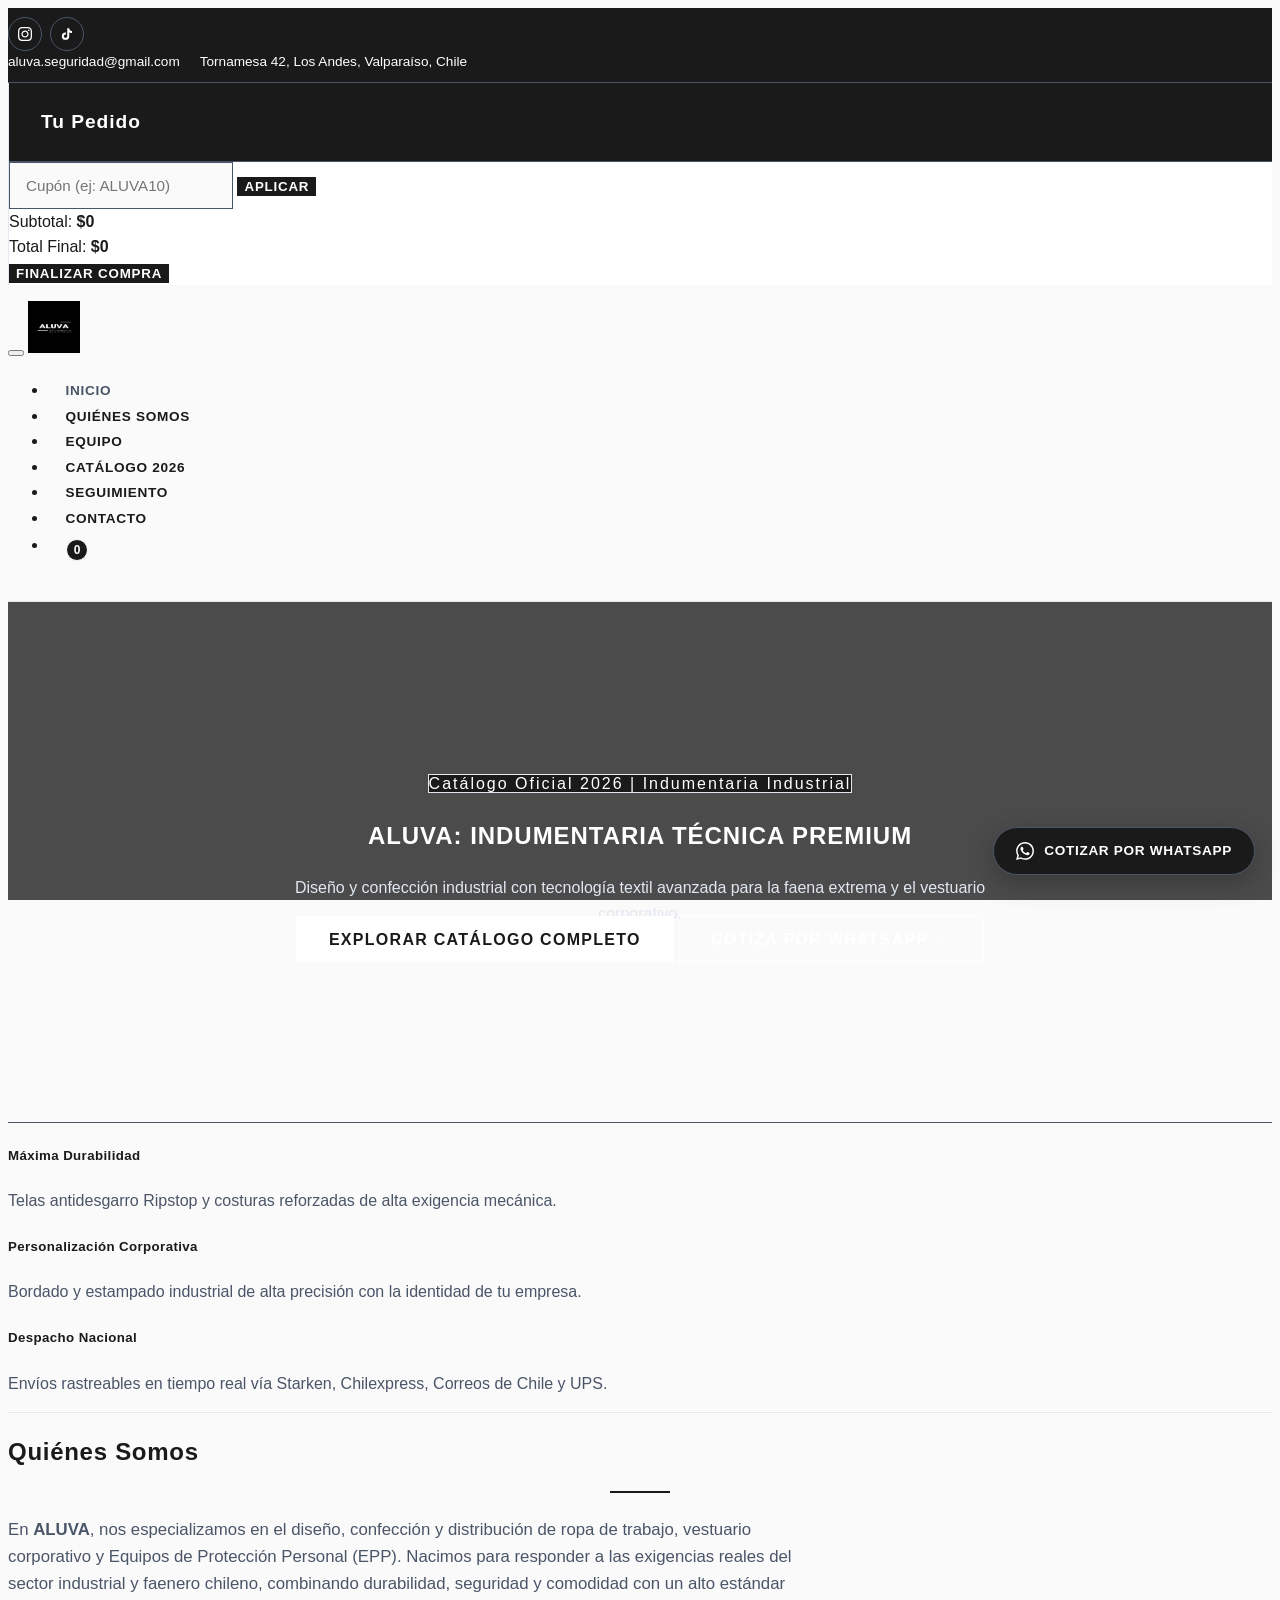
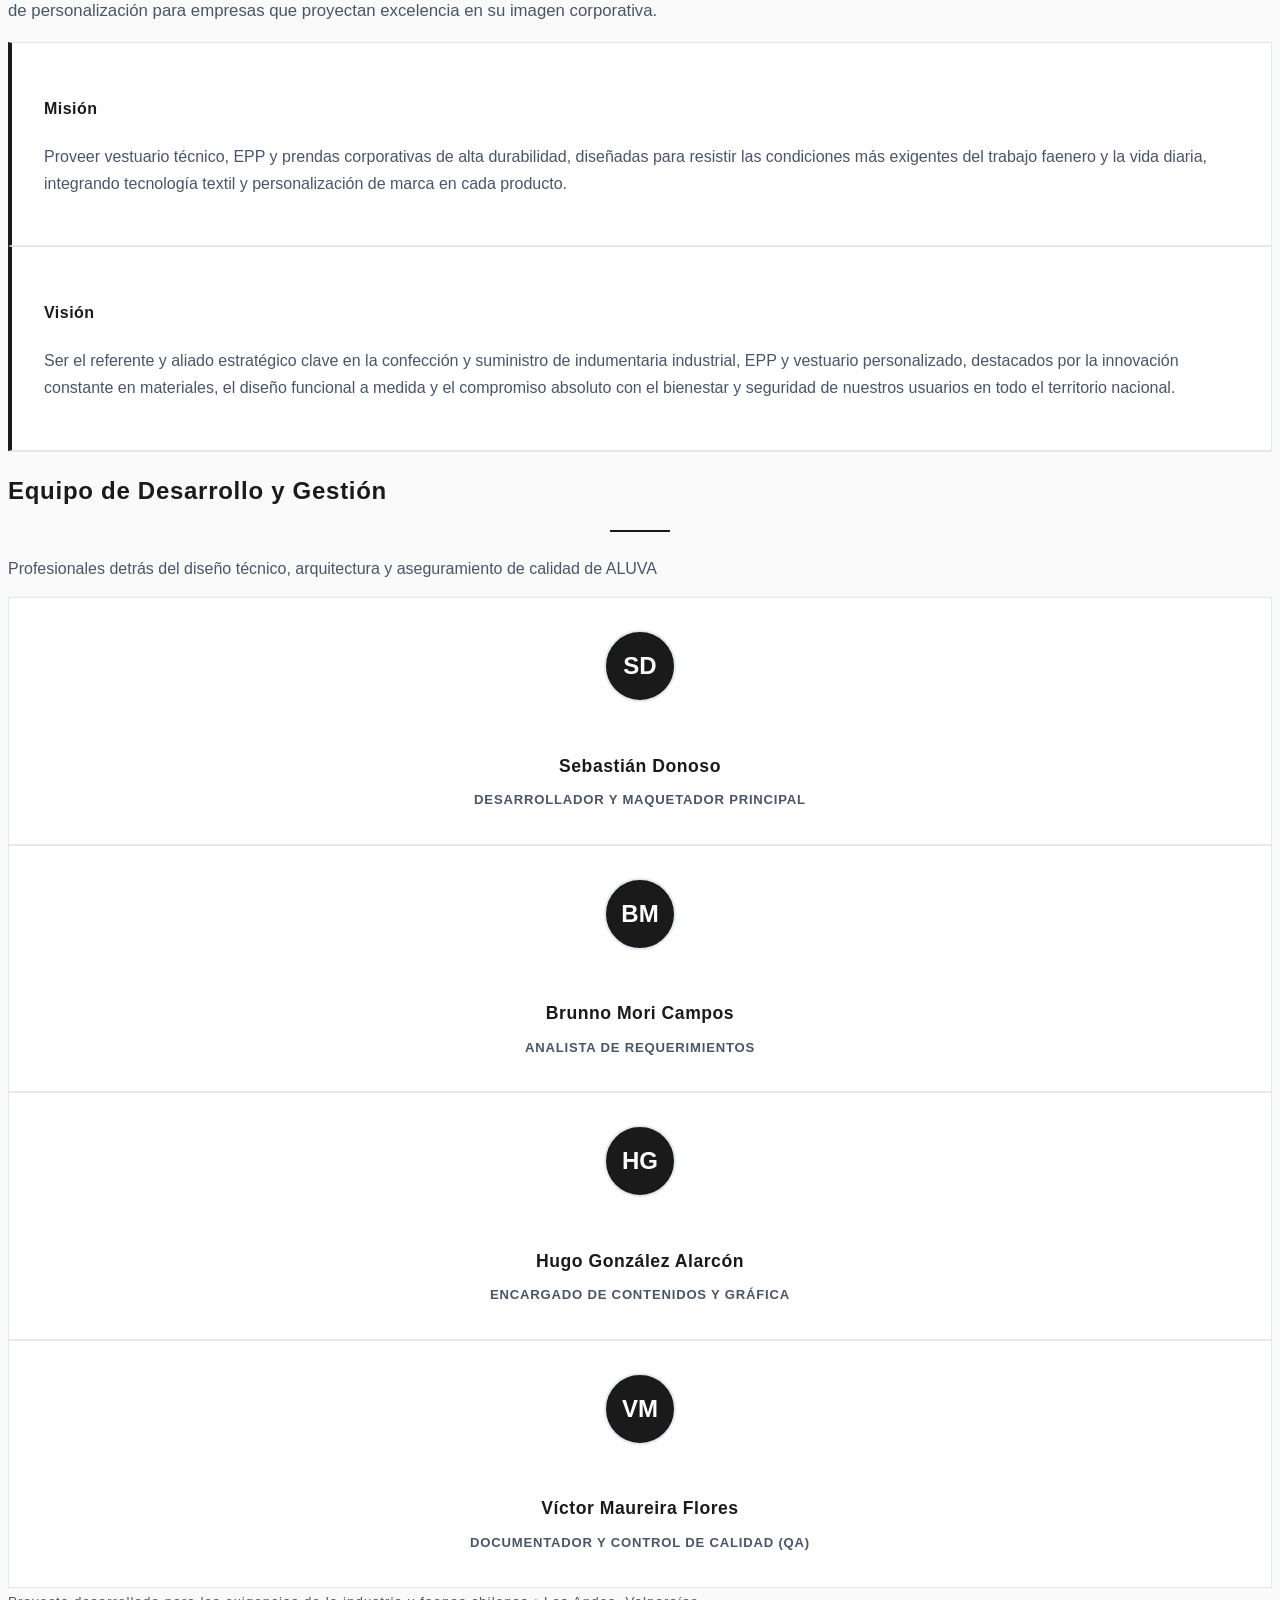
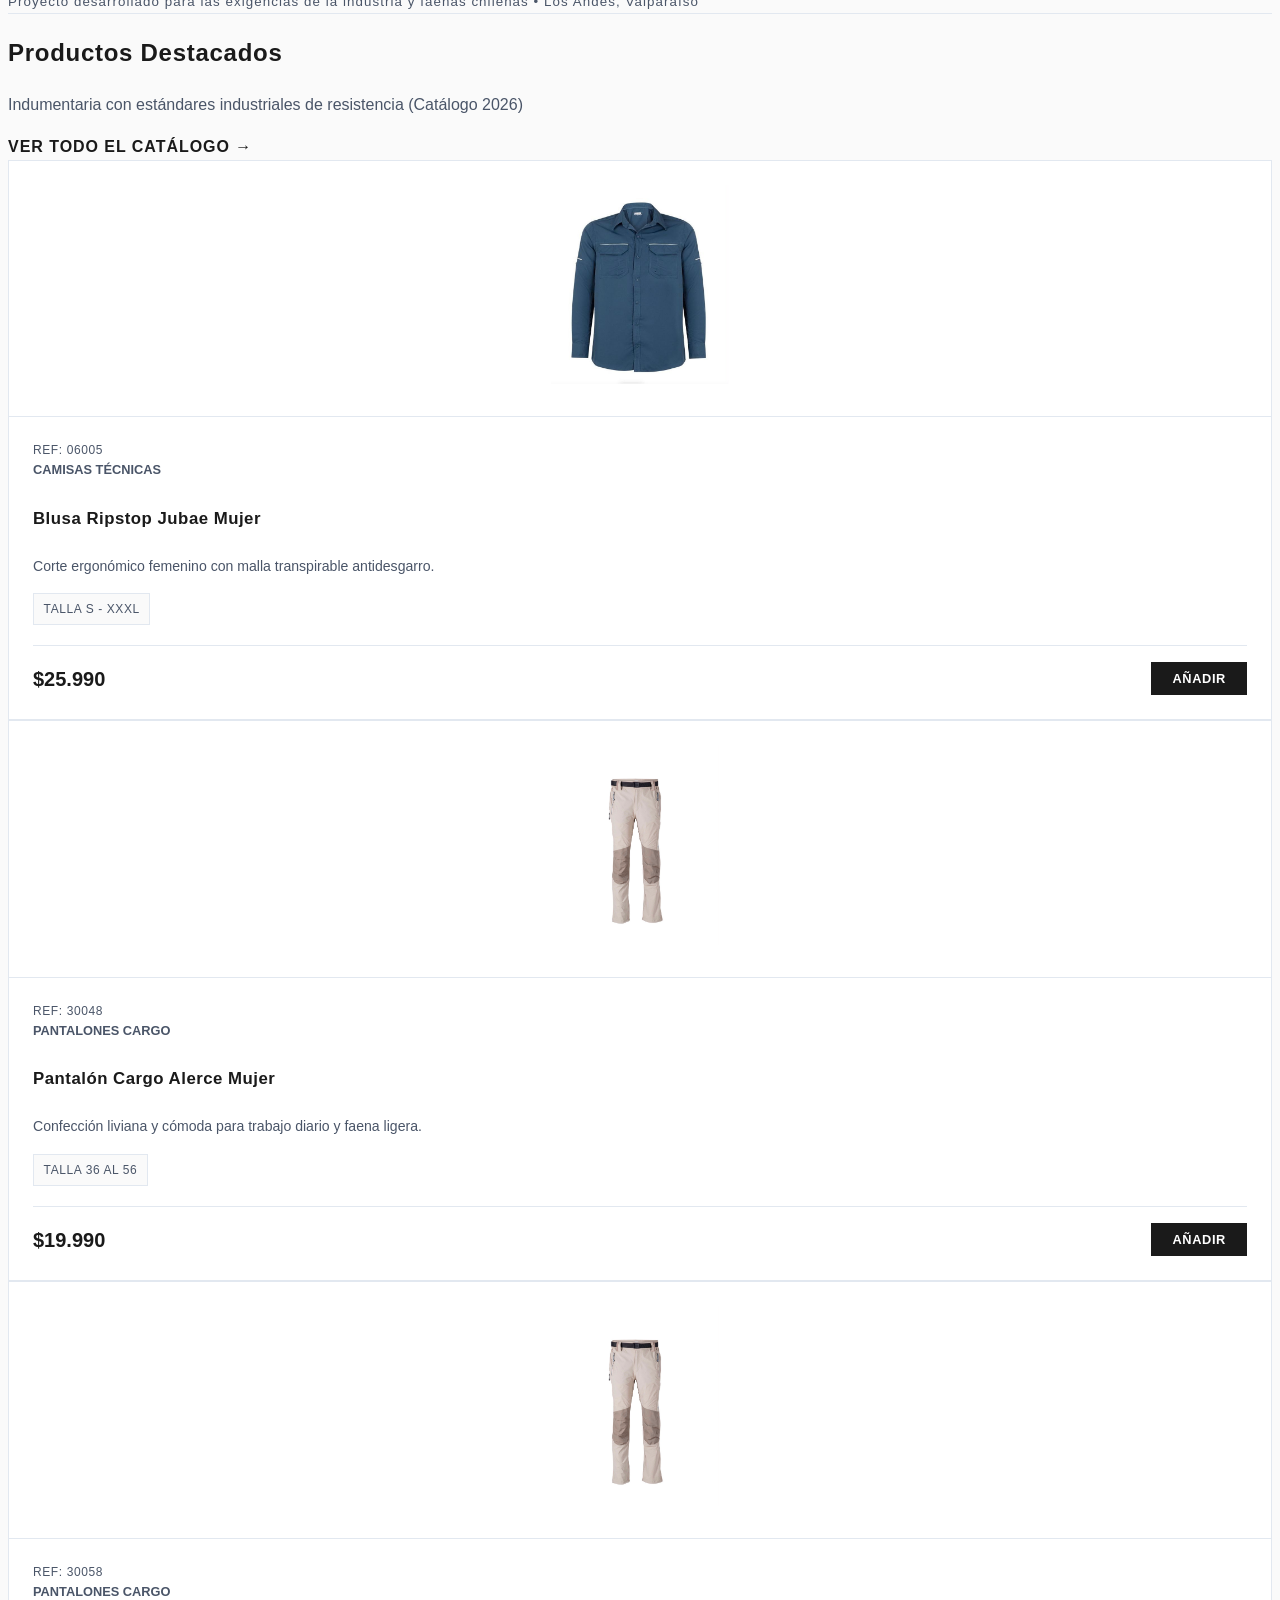
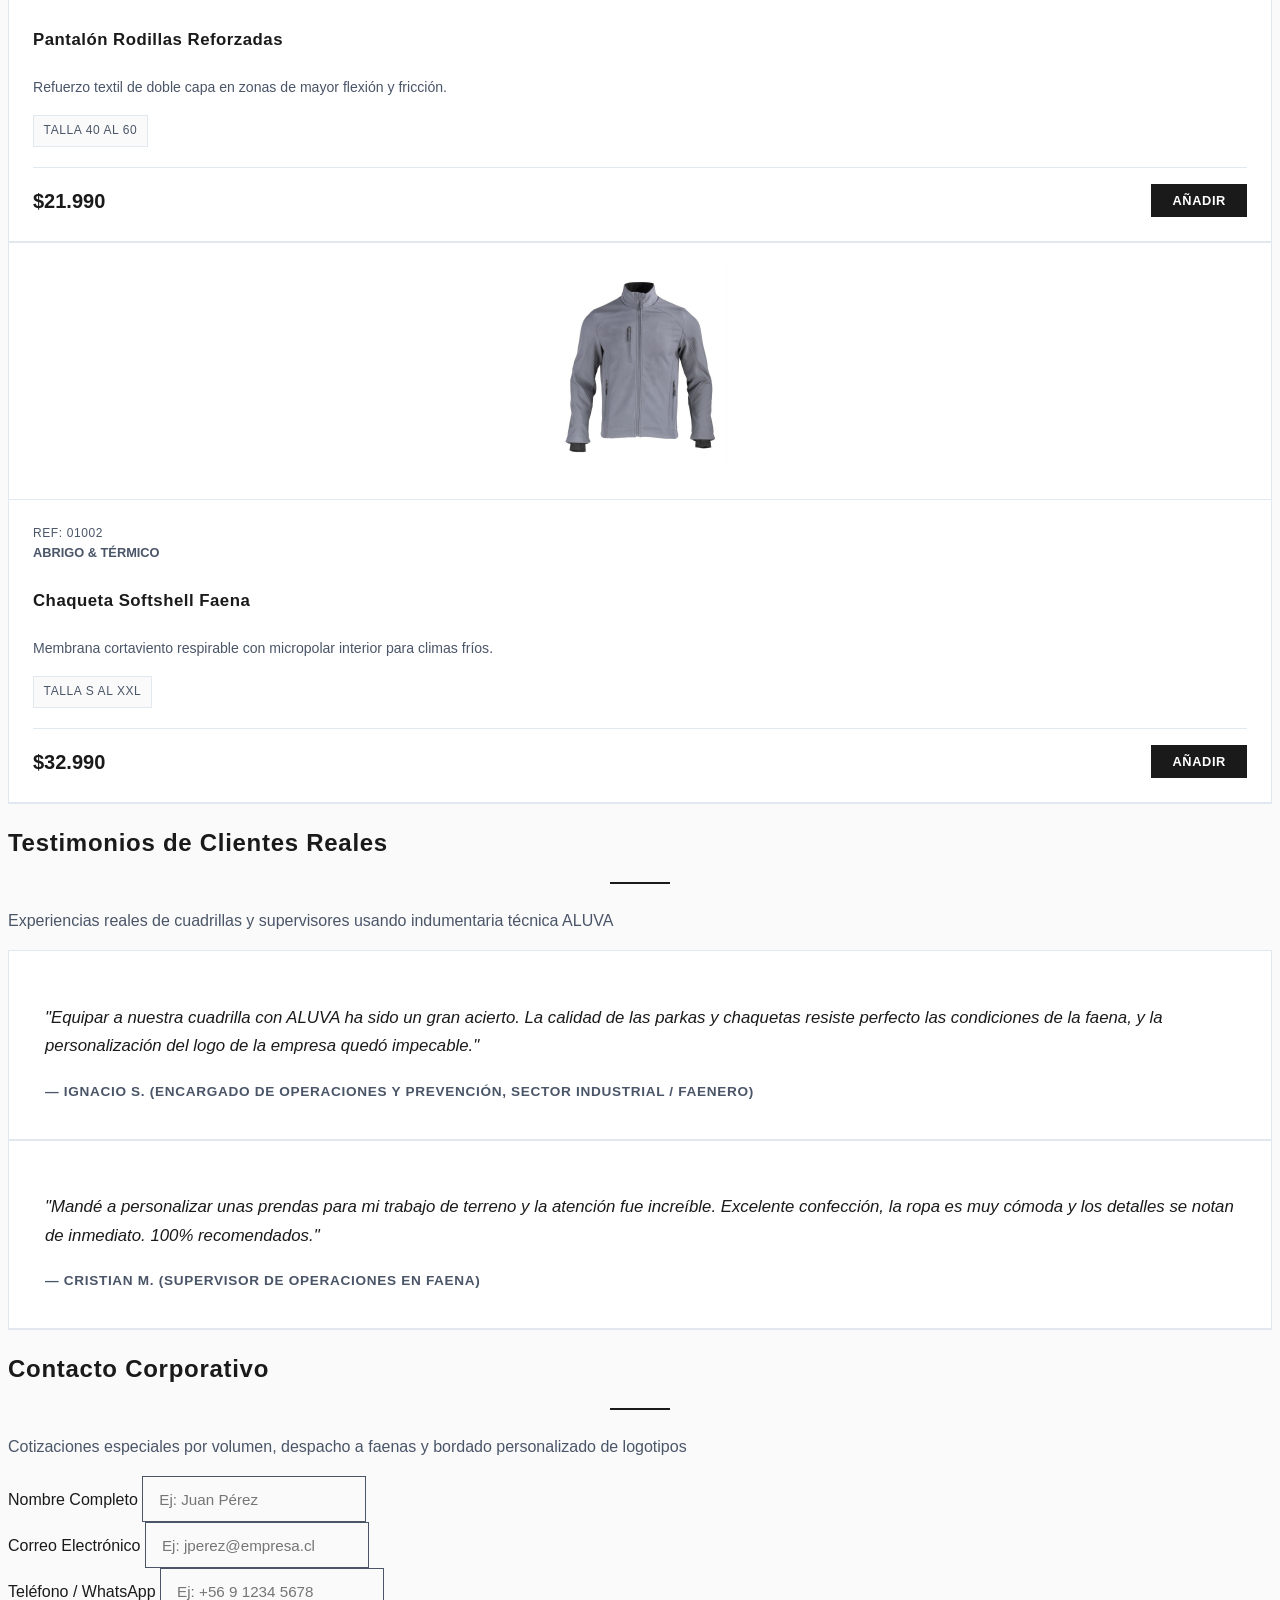
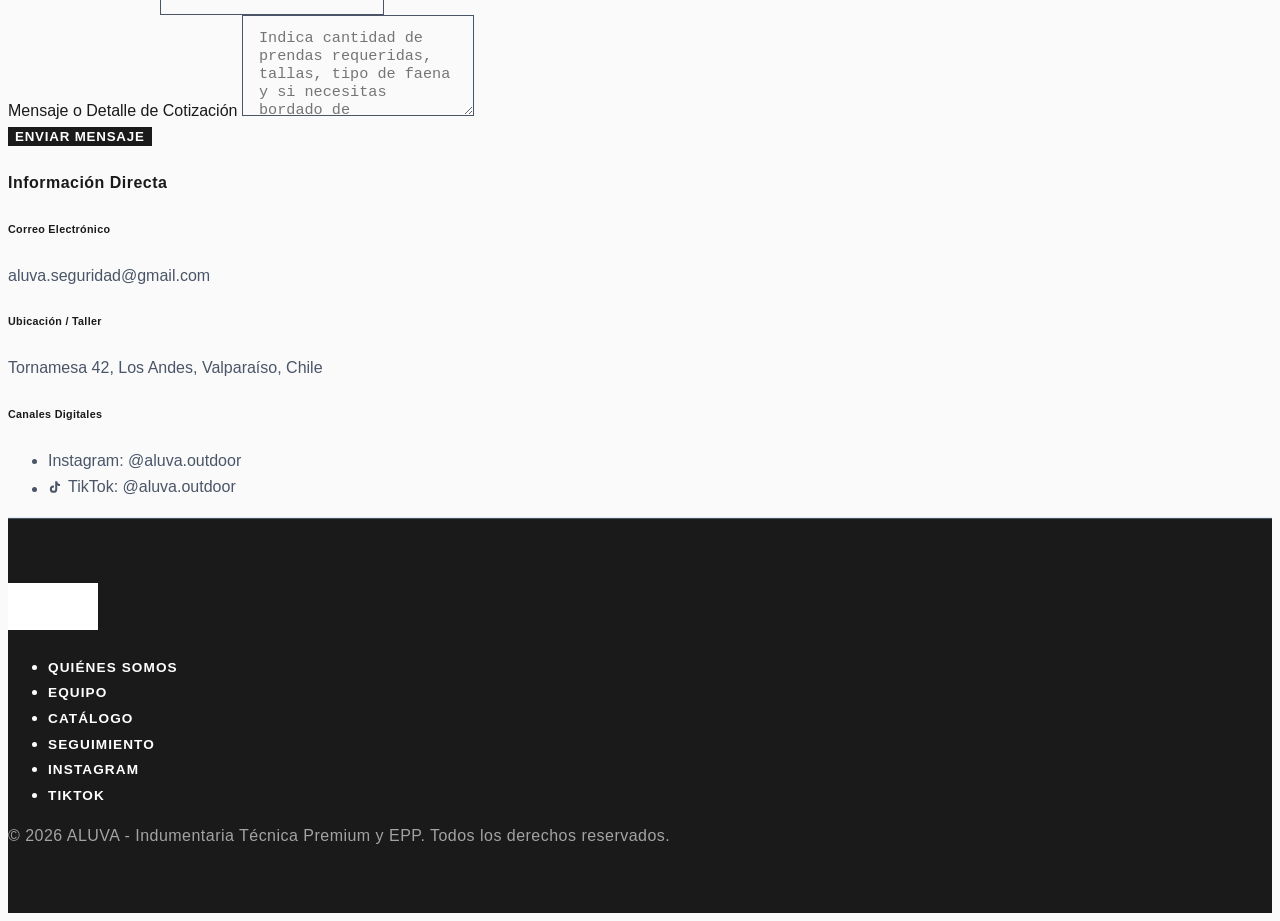
==== commit dfaa68ec: "Modificaciones v1" ====
--- a/index.html
+++ b/index.html
@@ -1,223 +1,686 @@
 <!DOCTYPE html>
 <html lang="es">
 <head>
-  <meta charset="UTF-8">
-  <meta name="viewport" content="width=device-width, initial-scale=1.0">
-  <meta name="description" content="ALUVA - Ropa de trabajo premium, vestuario corporativo personalizado y elementos de protección personal de alta calidad.">
-  
-  <!-- Fase 1: CSP Meta Tag recomendado para HTML estático (Security Policy) -->
-  <meta http-equiv="Content-Security-Policy" content="default-src 'self'; script-src 'self' 'unsafe-inline'; style-src 'self' 'unsafe-inline'; img-src 'self' data: https:; font-src 'self'; connect-src 'self'; frame-ancestors 'none'; base-uri 'self'; form-action 'self';">
-  
-  <title>ALUVA - Indumentaria Técnica y Vestuario Corporativo Premium</title>
-  
-  <!-- ── CAPA DE ESTILOS (Modular /src/styles) ── -->
-  <!-- Base -->
-  <link rel="stylesheet" href="src/styles/variables.css">
-  <link rel="stylesheet" href="src/styles/reset.css">
-  <link rel="stylesheet" href="src/styles/main.css">
-  <!-- Componentes -->
-  <link rel="stylesheet" href="src/styles/components/header.css">
-  <link rel="stylesheet" href="src/styles/components/hero.css">
-  <link rel="stylesheet" href="src/styles/components/forms.css">
-  <link rel="stylesheet" href="src/styles/components/cart.css">
-  <link rel="stylesheet" href="src/styles/components/footer.css">
-
-  <!-- ── CAPA DE JAVASCRIPT (Arquitectura /src) ── -->
-  <!-- 1. Configuración de Seguridad -->
-  <script src="src/utils/security.js" defer></script>
-  <!-- 2. Utilidades y Formateadores -->
-  <script src="src/utils/sanitizer.js" defer></script>
-  <script src="src/utils/formatter.js" defer></script>
-  <!-- 3. Capa de Servicios -->
-  <script src="src/services/apiClient.js" defer></script>
-  <script src="src/services/cartService.js" defer></script>
-  <!-- 4. Componentes UI (Controladores DOM) -->
-  <script src="src/components/Header.js" defer></script>
-  <script src="src/components/Cart.js" defer></script>
-  <script src="src/components/forms/FormBuilder.js" defer></script>
-  <script src="src/components/forms/ContactForm.js" defer></script>
+    <meta charset="utf-8">
+    <meta name="viewport" content="width=device-width, initial-scale=1, shrink-to-fit=no">
+    <meta name="description" content="ALUVA - Ropa de trabajo industrial premium, vestuario corporativo personalizado y elementos de protección personal (EPP) de alta calidad.">
+    <title>ALUVA - Indumentaria Técnica y Vestuario Corporativo Premium</title>
+    
+    <!-- Template & Plugins CSS -->
+    <link href="css/plugins/plugins.css" rel="stylesheet">
+    <link rel="stylesheet" type="text/css" href="revolution/css/settings.css">
+    <link rel="stylesheet" type="text/css" href="revolution/css/layers.css">
+    <link rel="stylesheet" type="text/css" href="revolution/css/navigation.css">
+    <link href="css/shop-style.css" rel="stylesheet">
+    
+    <!-- ALUVA Custom Theme Overrides (Monochromatic Identity) -->
+    <link href="css/custom-aluva.css" rel="stylesheet">
+
+    <!-- EMBEDDED MONOCHROMATIC BRAND IDENTITY & PARALLAX OVERRIDE -->
+    <style>
+        :root {
+            --color-bg-base: #FAFAFA;       /* Snow White */
+            --color-bg-dark: #1A1A1A;       /* Dark Graphite Black */
+            --color-text-primary: #1A1A1A;  /* Dark Graphite Black */
+            --color-text-secondary: #4A5568;/* Strong Cement Grey */
+            --color-border: #4A5568;        /* Strong Cement Grey */
+            --color-white: #FFFFFF;         /* Pure White */
+            --color-light-gray: #E2E8F0;    /* Light Grey for dividers */
+            --font-family: 'Helvetica Neue', Arial, sans-serif;
+        }
+
+        body {
+            background-color: #FAFAFA !important;
+            color: #1A1A1A !important;
+            font-family: var(--font-family);
+        }
+
+        /* Top Bar Override */
+        .top-bar, .top-bar.light {
+            background-color: #1A1A1A !important;
+            color: #FFFFFF !important;
+            border-bottom: 1px solid #4A5568 !important;
+        }
+        .top-bar a, .top-bar span, .top-bar i, .top-bar li {
+            color: #FFFFFF !important;
+        }
+        .top-social-circle {
+            background-color: transparent !important;
+            border: 1px solid #4A5568 !important;
+            color: #FFFFFF !important;
+        }
+        .top-social-circle:hover {
+            background-color: #FFFFFF !important;
+            color: #1A1A1A !important;
+            border-color: #FFFFFF !important;
+        }
+
+        /* Navbar Override */
+        .navbar, .navbar-light, .bg-faded {
+            background-color: #FAFAFA !important;
+            border-bottom: 1px solid #E2E8F0 !important;
+        }
+        .navbar-light .navbar-nav .nav-link {
+            color: #1A1A1A !important;
+            font-weight: 700 !important;
+            letter-spacing: 0.05em !important;
+            text-transform: uppercase !important;
+        }
+        .navbar-light .navbar-nav .nav-link:hover,
+        .navbar-light .navbar-nav .nav-item.active .nav-link {
+            color: #4A5568 !important;
+        }
+        .cart-trigger-btn {
+            color: #1A1A1A !important;
+        }
+        .cart-badge-count {
+            background-color: #1A1A1A !important;
+            color: #FFFFFF !important;
+            border: 1px solid #FFFFFF !important;
+        }
+
+        /* Parallax Hero Banner Feature */
+        .hero-banner-parallax {
+            position: relative;
+            min-height: 520px;
+            display: flex;
+            align-items: center;
+            justify-content: center;
+            text-align: center;
+            color: #FFFFFF !important;
+            background-image: linear-gradient(rgba(26, 26, 26, 0.78), rgba(26, 26, 26, 0.78)), url('https://images.unsplash.com/photo-1504307651254-35680f356dfd?auto=format&fit=crop&w=1920&q=80');
+            background-attachment: fixed !important;
+            background-position: center center !important;
+            background-repeat: no-repeat !important;
+            background-size: cover !important;
+            border-bottom: 1px solid #4A5568;
+        }
+        .hero-banner-parallax h1 {
+            color: #FFFFFF !important;
+            font-weight: 800;
+            text-transform: uppercase;
+            letter-spacing: 0.04em;
+        }
+        .hero-banner-parallax p.lead {
+            color: #E2E8F0 !important;
+            max-width: 720px;
+            margin: 0 auto;
+        }
+
+        /* Neutralizing generic template colors (Yellow/Amber/Navy) */
+        .text-warning, .ti-shield.text-warning, .ti-user.text-warning, .ti-truck.text-warning, i.text-warning {
+            color: #1A1A1A !important;
+        }
+        .bg-warning {
+            background-color: #1A1A1A !important;
+        }
+        .badge-warning {
+            background-color: #1A1A1A !important;
+            color: #FFFFFF !important;
+            border: 1px solid #E2E8F0 !important;
+            border-radius: 0 !important;
+        }
+        .btn-warning {
+            background-color: #1A1A1A !important;
+            color: #FFFFFF !important;
+            border: 1px solid #1A1A1A !important;
+            border-radius: 0 !important;
+            text-transform: uppercase !important;
+            font-weight: 700 !important;
+            letter-spacing: 0.06em !important;
+        }
+        .btn-warning:hover {
+            background-color: transparent !important;
+            color: #1A1A1A !important;
+            border-color: #1A1A1A !important;
+        }
+        .btn-outline-dark, .btn-outline-light {
+            border-radius: 0 !important;
+            text-transform: uppercase !important;
+            font-weight: 700 !important;
+            letter-spacing: 0.06em !important;
+        }
+
+        /* Section Dividers & Backgrounds */
+        .aluva-divider {
+            height: 2px !important;
+            width: 60px !important;
+            background-color: #1A1A1A !important;
+            margin: 1rem auto 1.5rem !important;
+        }
+        section.bg-light, .bg-light {
+            background-color: #FAFAFA !important;
+        }
+        section {
+            border-bottom: 1px solid #E2E8F0;
+        }
+
+        /* Pure White Cards on Snow White */
+        .card-monochrome, .info-card-aluva, .team-card-aluva, .product-card-aluva, .testimonial-card-aluva, .contact-card-aluva {
+            background-color: #FFFFFF !important;
+            border: 1px solid #E2E8F0 !important;
+            border-radius: 0 !important;
+        }
+
+        /* Secondary text & borders */
+        .text-muted, .text-secondary {
+            color: #4A5568 !important;
+        }
+        .border {
+            border-color: #E2E8F0 !important;
+        }
+
+        /* Footer Monochromatic */
+        .footer-aluva {
+            background-color: #1A1A1A !important;
+            color: #FFFFFF !important;
+            border-top: 1px solid #4A5568 !important;
+        }
+        .footer-aluva a {
+            color: #FFFFFF !important;
+        }
+        .footer-aluva a:hover {
+            color: #E2E8F0 !important;
+        }
+        .footer-aluva p {
+            color: rgba(255, 255, 255, 0.6) !important;
+        }
+
+        /* Floating WhatsApp Monochromatic / High Contrast */
+        .whatsapp-float-btn {
+            background-color: #1A1A1A !important;
+            color: #FFFFFF !important;
+            border: 1px solid #4A5568 !important;
+        }
+        .whatsapp-float-btn:hover {
+            background-color: #25d366 !important;
+            border-color: #25d366 !important;
+            color: #FFFFFF !important;
+        }
+    </style>
 </head>
 <body>
 
-  <!-- ==========================================
-       HEADER & NAVEGACIÓN
-       ========================================== -->
-  <header>
-    <div class="logo-container">
-      <img src="src/assets/images/ALUVA_BWLOGOFLAT.bmp" alt="Logo ALUVA" width="150" height="50">
+    <div id="preloader">
+        <div id="preloader-inner"></div>
+    </div><!--/preloader-->
+
+    <!-- BOTÓN FLOTANTE DE WHATSAPP -->
+    <a href="https://wa.me/56912345678?text=Hola%20ALUVA,%20quisiera%20cotizar%20prendas%20personalizadas" target="_blank" rel="noopener" class="whatsapp-float-btn" title="Cotiza por WhatsApp">
+        <svg viewBox="0 0 24 24">
+            <path d="M.057 24l1.687-6.163c-1.041-1.804-1.588-3.849-1.587-5.946.003-6.556 5.338-11.891 11.893-11.891 3.181.001 6.167 1.24 8.413 3.488 2.245 2.248 3.481 5.236 3.48 8.414-.003 6.557-5.338 11.892-11.893 11.892-1.99-.001-3.951-.5-5.688-1.448l-6.305 1.654zm6.597-3.807c1.676.995 3.276 1.591 5.392 1.592 5.448 0 9.886-4.434 9.889-9.885.002-5.462-4.415-9.89-9.881-9.892-5.452 0-9.887 4.434-9.889 9.884-.001 2.225.651 3.891 1.746 5.634l-.999 3.648 3.742-.981zm11.387-5.464c-.074-.124-.272-.198-.57-.347-.297-.149-1.758-.868-2.031-.967-.272-.099-.47-.149-.669.149-.198.297-.768.967-.941 1.165-.173.198-.347.223-.644.074-.297-.149-1.255-.462-2.39-1.475-.883-.788-1.48-1.761-1.653-2.059-.173-.297-.018-.458.13-.606.134-.133.297-.347.446-.521.151-.172.2-.296.3-.495.099-.198.05-.372-.025-.521-.075-.148-.669-1.611-.916-2.206-.242-.579-.487-.501-.669-.51l-.57-.01c-.198 0-.52.074-.792.372s-1.04 1.016-1.04 2.479 1.065 2.876 1.213 3.074c.149.198 2.095 3.2 5.076 4.487.709.306 1.263.489 1.694.626.712.226 1.36.194 1.872.118.571-.085 1.758-.719 2.006-1.413.248-.695.248-1.29.173-1.414z"/>
+        </svg>
+        <span>Cotizar por WhatsApp</span>
+    </a>
+
+    <!-- TOP BAR CORPORATIVA -->
+    <div class="top-bar clearfix light">
+        <div class="container">
+            <div class="float-sm-right">
+                <ul class="top-social-list">
+                    <li>
+                        <a href="https://www.instagram.com/aluva.outdoor" target="_blank" rel="noopener" class="top-social-circle social-instagram" title="Instagram ALUVA">
+                            <svg width="14" height="14" viewBox="0 0 24 24" fill="currentColor">
+                                <path d="M12 2.163c3.204 0 3.584.012 4.85.07 3.252.148 4.771 1.691 4.919 4.919.058 1.265.069 1.645.069 4.849 0 3.205-.012 3.584-.069 4.849-.149 3.225-1.664 4.771-4.919 4.919-1.266.058-1.644.07-4.85.07-3.204 0-3.584-.012-4.849-.07-3.26-.149-4.771-1.699-4.919-4.92-.058-1.265-.07-1.644-.07-4.849 0-3.204.013-3.583.07-4.849.149-3.227 1.664-4.771 4.919-4.919 1.266-.057 1.645-.069 4.849-.069zm0-2.163c-3.259 0-3.667.014-4.947.072-4.358.2-6.78 2.618-6.98 6.98-.059 1.281-.073 1.689-.073 4.948 0 3.259.014 3.668.072 4.948.2 4.358 2.618 6.78 6.98 6.98 1.281.058 1.689.072 4.948.072 3.259 0 3.668-.014 4.948-.072 4.354-.2 6.782-2.618 6.979-6.98.059-1.28.073-1.689.073-4.948 0-3.259-.014-3.667-.072-4.947-.196-4.354-2.617-6.78-6.979-6.98-1.281-.059-1.69-.073-4.949-.073zm0 5.838c-3.403 0-6.162 2.759-6.162 6.162s2.759 6.163 6.162 6.163 6.162-2.759 6.162-6.163c0-3.403-2.759-6.162-6.162-6.162zm0 10.162c-2.209 0-4-1.79-4-4 0-2.209 1.791-4 4-4s4 1.791 4 4c0 2.21-1.791 4-4 4zm6.406-11.845c-.796 0-1.441.645-1.441 1.44s.645 1.44 1.441 1.44c.795 0 1.439-.645 1.439-1.44s-.644-1.44-1.439-1.44z"/>
+                            </svg>
+                        </a>
+                    </li>
+                    <li>
+                        <a href="https://www.tiktok.com/@aluva.outdoor" target="_blank" rel="noopener" class="top-social-circle social-tiktok" title="TikTok ALUVA">
+                            <svg width="14" height="14" viewBox="0 0 24 24" fill="currentColor">
+                                <path d="M19.589 6.686a4.793 4.793 0 0 1-3.77-4.245V2h-3.445v13.672a2.896 2.896 0 1 1-2.896-2.896c.244 0 .48.03.707.087V9.387a6.326 6.326 0 0 0-.707-.04A6.34 6.34 0 1 0 15.818 15.68V8.92a8.212 8.212 0 0 0 4.771 1.516V7.001a4.832 4.832 0 0 1-1.000-.315z"/>
+                            </svg>
+                        </a>
+                    </li>
+                </ul>
+            </div>
+            <div class="float-sm-left">
+                <ul class="top-contact-links">
+                    <li>
+                        <a href="mailto:aluva.seguridad@gmail.com" class="top-link-email">
+                            <i class="fa fa-envelope"></i>
+                            <span>aluva.seguridad@gmail.com</span>
+                        </a>
+                    </li>
+                    <li class="top-location-item">
+                        <i class="fa fa-map-marker"></i>
+                        <span>Tornamesa 42, Los Andes, Valparaíso, Chile</span>
+                    </li>
+                </ul>
+            </div>
+        </div>
     </div>
-    
-    <!-- Navegación Desktop -->
-    <nav class="nav-links" aria-label="Menú principal de navegación">
-      <a href="index.html">Inicio</a>
-      <a href="index.html#nosotros">Quiénes Somos</a>
-      <a href="catalogo.html">Catálogo</a>
-      <a href="seguimiento.html">Seguimiento</a>
-      <a href="index.html#contacto">Contacto</a>
+    <!-- END TOP BAR -->
+
+    <!-- CARRITO OFF-CANVAS ("TU PEDIDO") -->
+    <aside class="pushy pushy-right">
+        <div class="cart-header-title">
+            <h3><i class="fa fa-shopping-bag mr-2"></i> Tu Pedido</h3>
+            <span class="pushy-link-close" id="cart-close-pushy"><i class="fa fa-times"></i></span>
+        </div>
+        
+        <div class="cart-body" id="cart-items-pushy">
+            <!-- Artículos inyectados dinámicamente por cart.js -->
+        </div>
+
+        <div class="cart-footer-box p-3">
+            <div class="coupon-group mb-3 d-flex">
+                <input type="text" id="promo-input" class="form-control" placeholder="Cupón (ej: ALUVA10)">
+                <button type="button" id="btn-apply-promo" class="btn btn-warning ml-2">Aplicar</button>
+            </div>
+            <div id="promo-feedback" class="small mb-3"></div>
+
+            <div class="cart-totals-summary border-top pt-3 mb-3">
+                <div class="d-flex justify-content-between mb-1">
+                    <span>Subtotal:</span>
+                    <strong id="cart-subtotal-val">$0</strong>
+                </div>
+                <div id="cart-discount-row" class="d-flex justify-content-between mb-1" style="display: none;">
+                    <span>Descuento:</span>
+                    <strong id="cart-discount-val">-$0</strong>
+                </div>
+                <div class="grand-total-line d-flex justify-content-between border-top pt-2 mt-2">
+                    <span class="font-weight-bold">Total Final:</span>
+                    <strong id="cart-total-val" class="font-weight-bold">$0</strong>
+                </div>
+            </div>
+
+            <button type="button" class="btn btn-warning btn-block" id="btn-checkout-aluva">Finalizar Compra</button>
+        </div>
+    </aside>
+    <div class="site-overlay"></div>
+
+    <!-- NAVBAR PRINCIPAL DE NAVEGACIÓN -->
+    <nav class="navbar navbar-expand-lg navbar-light bg-faded">
+        <div class="container">
+            <button class="navbar-toggler navbar-toggler-right" type="button" data-toggle="collapse" data-target="#navbarNavDropdown" aria-controls="navbarNavDropdown" aria-expanded="false" aria-label="Toggle navigation">
+                <span class="navbar-toggler-icon"></span>
+            </button>
+            
+            <a class="navbar-brand" href="index.html">
+                <img src="assets/images/LOGO_ALUVA.jpeg" alt="ALUVA - Indumentaria Técnica Premium" class="official-brand-logo">
+            </a>
+
+            <div id="navbarNavDropdown" class="navbar-collapse collapse">
+                <ul class="navbar-nav ml-auto align-items-center">
+                    <li class="nav-item active">
+                        <a class="nav-link" href="index.html">Inicio</a>
+                    </li>
+                    <li class="nav-item">
+                        <a class="nav-link" href="#nosotros">Quiénes Somos</a>
+                    </li>
+                    <li class="nav-item">
+                        <a class="nav-link" href="#equipo">Equipo</a>
+                    </li>
+                    <li class="nav-item">
+                        <a class="nav-link" href="catalogo.html">Catálogo 2026</a>
+                    </li>
+                    <li class="nav-item">
+                        <a class="nav-link" href="seguimiento.html">Seguimiento</a>
+                    </li>
+                    <li class="nav-item">
+                        <a class="nav-link" href="#contacto">Contacto</a>
+                    </li>
+                    <li class="nav-item ml-lg-3 nav-item-cart">
+                        <button type="button" class="cart-trigger-btn" aria-label="Ver carrito Tu Pedido">
+                            <i class="fa fa-shopping-cart"></i>
+                            <span class="cart-badge-count">0</span>
+                        </button>
+                    </li>
+                </ul>
+            </div>
+        </div>
     </nav>
-    
-    <div class="header-actions">
-      <button id="cart-toggle-btn" class="cart-icon-container" aria-label="Ver carrito de compras">
-        <svg viewBox="0 0 24 24" fill="none" stroke="currentColor" stroke-width="2" stroke-linecap="round" stroke-linejoin="round">
-          <circle cx="9" cy="21" r="1"></circle>
-          <circle cx="20" cy="21" r="1"></circle>
-          <path d="M1 1h4l2.68 13.39a2 2 0 0 0 2 1.61h9.72a2 2 0 0 0 2-1.61L23 6H6"></path>
-        </svg>
-        <span id="cart-counter" class="cart-counter" style="display: none;">0</span>
-      </button>
-
-      <!-- Menú Hamburguesa Mobile -->
-      <button id="nav-hamburger" class="nav-hamburger" aria-expanded="false" aria-label="Abrir menú de navegación">
-        <span></span>
-        <span></span>
-        <span></span>
-      </button>
-    </div>
-  </header>
-
-  <!-- Overlay Menú Mobile -->
-  <nav id="nav-mobile-overlay" class="nav-mobile-overlay" aria-hidden="true">
-    <a href="index.html">Inicio</a>
-    <a href="index.html#nosotros">Quiénes Somos</a>
-    <a href="catalogo.html">Catálogo</a>
-    <a href="seguimiento.html">Seguimiento</a>
-    <a href="index.html#contacto">Contacto</a>
-  </nav>
-
-  <!-- ==========================================
-       HERO BANNER (PARALLAX OPTIMIZADO)
-       ========================================== -->
-  <section id="inicio" class="hero-section hero-home" aria-label="Presentación de ALUVA">
-    <div class="hero-overlay"></div>
-    <div class="hero-content">
-      <h1>ALUVA: Indumentaria Técnica Premium</h1>
-      <p>Diseño y confección industrial con tecnología textil avanzada para la faena extrema y el vestuario corporativo.</p>
-      <a href="catalogo.html" class="btn btn-hero">Explorar Catálogo</a>
-    </div>
-  </section>
-
-  <main>
-    <!-- ==========================================
-         SECCIÓN QUIÉNES SOMOS
-         ========================================== -->
-    <section id="nosotros" class="container" aria-labelledby="about-title">
-      <h2 id="about-title" class="section-title">Quiénes Somos</h2>
-      <div class="grid-2">
-        <div class="about-intro">
-          <p>
-            En <strong>ALUVA</strong>, nos especializamos en el diseño, confección y distribución de ropa de trabajo, vestuario corporativo y Equipos de Protección Personal (EPP). 
-          </p>
-          <p>
-            Nacimos para responder a las exigencias reales del sector industrial, combinando durabilidad, seguridad y comodidad con un alto estándar de personalización para empresas que proyectan excelencia en su imagen corporativa.
-          </p>
-        </div>
-        <div class="grid-2">
-          <article class="card">
-            <h3>Misión</h3>
-            <p>
-              Proveer vestuario técnico, EPP y prendas corporativas de alta durabilidad, diseñadas para resistir las condiciones más exigentes del trabajo, integrando tecnología textil y personalización.
+    <!-- END NAVBAR -->
+
+    <!-- HERO BANNER (PARALLAX SCROLLING EFFECT) -->
+    <section class="hero-banner-parallax py-5 text-center position-relative">
+        <div class="container py-4">
+            <span class="badge badge-warning text-uppercase px-3 py-2 mb-3" style="letter-spacing: 2px;">Catálogo Oficial 2026 | Indumentaria Industrial</span>
+            <h1 class="display-4 font-weight-bold text-white mb-3">ALUVA: Indumentaria Técnica Premium</h1>
+            <p class="lead text-light max-600 mx-auto mb-4">
+                Diseño y confección industrial con tecnología textil avanzada para la faena extrema y el vestuario corporativo.
             </p>
-          </article>
-          <article class="card">
-            <h3>Visión</h3>
-            <p>
-              Ser el aliado estratégico clave en indumentaria industrial, destacando por la innovación constante en materiales y el compromiso absoluto con el bienestar y seguridad de nuestros usuarios.
-            </p>
-          </article>
-        </div>
-      </div>
+            <div>
+                <a href="catalogo.html" class="btn btn-aluva-solid btn-lg mr-2 mb-2">Explorar Catálogo Completo</a>
+                <a href="https://wa.me/56912345678?text=Hola%20ALUVA,%20quisiera%20cotizar%20prendas%20personalizadas" target="_blank" rel="noopener" class="btn btn-aluva-outline btn-lg mb-2">Cotiza por WhatsApp &rarr;</a>
+            </div>
+        </div>
     </section>
-
-    <!-- ==========================================
-         SECCIÓN CONTACTO (FORMULARIO DINÁMICO SEGURO)
-         ========================================== -->
-    <section id="contacto" class="lazy-section" style="background-color: var(--color-bg-main);" aria-labelledby="contact-title">
-      <div class="container">
-        <h2 id="contact-title" class="section-title">Contacto Corporativo</h2>
-        <div class="contact-layout">
-          
-          <!-- Contenedor donde JS inyectará el formulario seguro (Fase 2 Requirement) -->
-          <div id="contact-form-container">
-            <!-- Cargando formulario... -->
-          </div>
-          
-          <div class="contact-divider contact-info-block">
-            <div>
-              <h3>Correo Electrónico</h3>
-              <p><a href="mailto:aluva.seguridad@gmail.com">aluva.seguridad@gmail.com</a></p>
-            </div>
-            <div>
-              <h3>Ubicación / Taller</h3>
-              <p>Tornamesa 42, Los Andes, Valparaíso, Chile</p>
-            </div>
-            <div>
-              <h3>Redes Sociales</h3>
-              <p><a href="https://www.instagram.com/aluva.outdoor" target="_blank" rel="noopener">Instagram: @aluva.outdoor</a></p>
-              <p><a href="https://www.tiktok.com/@aluva.outdoor" target="_blank" rel="noopener">TikTok: @aluva.outdoor</a></p>
-            </div>
-          </div>
-        </div>
-      </div>
+    <!-- END HERO BANNER -->
+
+    <!-- PILARES / PROPUESTA DE VALOR -->
+    <section class="py-5 bg-light">
+        <div class="container">
+            <div class="row">
+                <div class="col-md-4 mb-4 mb-md-0">
+                    <div class="media align-items-center p-4 bg-white border shadow-sm h-100">
+                        <i class="ti-shield display-4 mr-3 text-dark"></i>
+                        <div class="media-body">
+                            <h5 class="mt-0 font-weight-bold">Máxima Durabilidad</h5>
+                            <p class="mb-0 text-muted small">Telas antidesgarro Ripstop y costuras reforzadas de alta exigencia mecánica.</p>
+                        </div>
+                    </div>
+                </div>
+                <div class="col-md-4 mb-4 mb-md-0">
+                    <div class="media align-items-center p-4 bg-white border shadow-sm h-100">
+                        <i class="ti-user display-4 mr-3 text-dark"></i>
+                        <div class="media-body">
+                            <h5 class="mt-0 font-weight-bold">Personalización Corporativa</h5>
+                            <p class="mb-0 text-muted small">Bordado y estampado industrial de alta precisión con la identidad de tu empresa.</p>
+                        </div>
+                    </div>
+                </div>
+                <div class="col-md-4">
+                    <div class="media align-items-center p-4 bg-white border shadow-sm h-100">
+                        <i class="ti-truck display-4 mr-3 text-dark"></i>
+                        <div class="media-body">
+                            <h5 class="mt-0 font-weight-bold">Despacho Nacional</h5>
+                            <p class="mb-0 text-muted small">Envíos rastreables en tiempo real vía Starken, Chilexpress, Correos de Chile y UPS.</p>
+                        </div>
+                    </div>
+                </div>
+            </div>
+        </div>
     </section>
-  </main>
-
-  <!-- ==========================================
-       FOOTER
-       ========================================== -->
-  <footer>
-    <img src="src/assets/images/ALUVA_BWLOGOFLAT.bmp" alt="Timbre ALUVA" class="footer-logo" loading="lazy" width="90" height="90">
-    <div class="footer-socials">
-      <a href="https://www.instagram.com/aluva.outdoor" target="_blank" rel="noopener">Instagram</a>
-      <a href="https://www.tiktok.com/@aluva.outdoor" target="_blank" rel="noopener">TikTok</a>
-    </div>
-    <div class="footer-copy">
-      &copy; 2026 ALUVA - Indumentaria Técnica Premium. Todos los derechos reservados.
-    </div>
-  </footer>
-
-  <!-- ==========================================
-       CARRITO SIDEBAR MODAL DIALOG
-       ========================================== -->
-  <dialog id="cart-dialog" class="cart-sidebar" aria-modal="true" aria-labelledby="cart-title-dialog">
-    <div class="cart-header">
-      <h2 id="cart-title-dialog">Tu Pedido</h2>
-      <button id="cart-close-btn" class="btn-close-cart" aria-label="Cerrar carrito">
-        <svg viewBox="0 0 24 24" fill="none" stroke="currentColor" stroke-width="2" stroke-linecap="round" stroke-linejoin="round">
-          <line x1="18" y1="6" x2="6" y2="18"></line>
-          <line x1="6" y1="6" x2="18" y2="18"></line>
-        </svg>
-      </button>
-    </div>
-    
-    <div id="cart-items" class="cart-items-container">
-      <!-- Artículos dinámicos renderizados por Cart.js -->
-    </div>
-    
-    <div class="cart-footer">
-      <div class="promo-container">
-        <input type="text" id="promo-input" class="promo-input" placeholder="Cupón de descuento" aria-label="Ingresa cupón de descuento">
-        <button id="btn-apply-promo" class="btn-promo">Aplicar</button>
-      </div>
-      <div id="promo-feedback" class="promo-feedback"></div>
-      
-      <div class="cart-totals">
-        <div class="total-row">
-          <span>Subtotal</span>
-          <span id="cart-subtotal-val">$0</span>
-        </div>
-        <div id="cart-discount-row" class="total-row" style="display: none;">
-          <span>Descuento</span>
-          <span id="cart-discount-val">-$0</span>
-        </div>
-        <div class="total-row grand-total">
-          <span>Total</span>
-          <span id="cart-total-val">$0</span>
-        </div>
-      </div>
-      
-      <button id="btn-checkout" class="btn-checkout">Finalizar Compra</button>
-    </div>
-  </dialog>
-
+
+    <main>
+        <!-- SECCIÓN QUIÉNES SOMOS -->
+        <section id="nosotros" class="py-5">
+            <div class="container">
+                <div class="text-center mb-5">
+                    <h2 class="font-weight-bold text-uppercase mb-2">Quiénes Somos</h2>
+                    <div class="aluva-divider"></div>
+                    <p class="text-muted mt-3 max-700 mx-auto" style="max-width: 800px; font-size: 1.05rem;">
+                        En <strong>ALUVA</strong>, nos especializamos en el diseño, confección y distribución de ropa de trabajo, vestuario corporativo y Equipos de Protección Personal (EPP). Nacimos para responder a las exigencias reales del sector industrial y faenero chileno, combinando durabilidad, seguridad y comodidad con un alto estándar de personalización para empresas que proyectan excelencia en su imagen corporativa.
+                    </p>
+                </div>
+
+                <div class="row">
+                    <div class="col-md-6 mb-4">
+                        <div class="info-card-aluva bg-white p-4 border shadow-sm h-100" style="border-left: 4px solid #1A1A1A !important;">
+                            <h4 class="font-weight-bold text-uppercase mb-3"><i class="fa fa-bullseye mr-2"></i> Misión</h4>
+                            <p class="text-secondary mb-0" style="line-height: 1.7;">
+                                Proveer vestuario técnico, EPP y prendas corporativas de alta durabilidad, diseñadas para resistir las condiciones más exigentes del trabajo faenero y la vida diaria, integrando tecnología textil y personalización de marca en cada producto.
+                            </p>
+                        </div>
+                    </div>
+                    <div class="col-md-6 mb-4">
+                        <div class="info-card-aluva bg-white p-4 border shadow-sm h-100" style="border-left: 4px solid #1A1A1A !important;">
+                            <h4 class="font-weight-bold text-uppercase mb-3"><i class="fa fa-eye mr-2"></i> Visión</h4>
+                            <p class="text-secondary mb-0" style="line-height: 1.7;">
+                                Ser el referente y aliado estratégico clave en la confección y suministro de indumentaria industrial, EPP y vestuario personalizado, destacados por la innovación constante en materiales, el diseño funcional a medida y el compromiso absoluto con el bienestar y seguridad de nuestros usuarios en todo el territorio nacional.
+                            </p>
+                        </div>
+                    </div>
+                </div>
+            </div>
+        </section>
+
+        <!-- SECCIÓN EQUIPO DE DESARROLLO Y GESTIÓN ALUVA -->
+        <section id="equipo" class="py-5 bg-light">
+            <div class="container">
+                <div class="text-center mb-5">
+                    <h2 class="font-weight-bold text-uppercase mb-2">Equipo de Desarrollo y Gestión</h2>
+                    <div class="aluva-divider"></div>
+                    <p class="text-muted mt-2">Profesionales detrás del diseño técnico, arquitectura y aseguramiento de calidad de ALUVA</p>
+                </div>
+
+                <div class="row">
+                    <!-- Integrante 1 -->
+                    <div class="col-lg-3 col-sm-6 mb-4">
+                        <div class="team-card-aluva">
+                            <div class="team-avatar-placeholder">SD</div>
+                            <h5 class="team-name">Sebastián Donoso</h5>
+                            <span class="team-role">Desarrollador y Maquetador Principal</span>
+                        </div>
+                    </div>
+                    <!-- Integrante 2 -->
+                    <div class="col-lg-3 col-sm-6 mb-4">
+                        <div class="team-card-aluva">
+                            <div class="team-avatar-placeholder">BM</div>
+                            <h5 class="team-name">Brunno Mori Campos</h5>
+                            <span class="team-role">Analista de Requerimientos</span>
+                        </div>
+                    </div>
+                    <!-- Integrante 3 -->
+                    <div class="col-lg-3 col-sm-6 mb-4">
+                        <div class="team-card-aluva">
+                            <div class="team-avatar-placeholder">HG</div>
+                            <h5 class="team-name">Hugo González Alarcón</h5>
+                            <span class="team-role">Encargado de Contenidos y Gráfica</span>
+                        </div>
+                    </div>
+                    <!-- Integrante 4 -->
+                    <div class="col-lg-3 col-sm-6 mb-4">
+                        <div class="team-card-aluva">
+                            <div class="team-avatar-placeholder">VM</div>
+                            <h5 class="team-name">Víctor Maureira Flores</h5>
+                            <span class="team-role">Documentador y Control de Calidad (QA)</span>
+                        </div>
+                    </div>
+                </div>
+
+                <div class="text-center mt-3">
+                    <small class="text-muted text-uppercase" style="letter-spacing: 0.08em;">Proyecto desarrollado para las exigencias de la industria y faenas chilenas &bull; Los Andes, Valparaíso</small>
+                </div>
+            </div>
+        </section>
+
+        <!-- PREVIEW DE CATÁLOGO DESTACADO -->
+        <section class="py-5">
+            <div class="container">
+                <div class="d-flex justify-content-between align-items-center mb-4 flex-wrap">
+                    <div class="mb-2 mb-md-0">
+                        <h2 class="font-weight-bold text-uppercase mb-0">Productos Destacados</h2>
+                        <p class="text-muted mb-0 small">Indumentaria con estándares industriales de resistencia (Catálogo 2026)</p>
+                    </div>
+                    <a href="catalogo.html" class="btn btn-outline-dark btn-sm text-uppercase">Ver Todo el Catálogo &rarr;</a>
+                </div>
+
+                <div class="row">
+                    <!-- Producto 1 - Blusa Ripstop Jubae Mujer -->
+                    <div class="col-md-3 col-sm-6 mb-4">
+                        <div class="product-card-aluva" data-id="p6" data-title="Blusa Ripstop Jubae Mujer" data-price="25990" data-image="assets/images/productos/BLUSA_JUBAE_HOMBRE.jpeg">
+                            <div class="product-thumb">
+                                <img src="assets/images/productos/BLUSA_JUBAE_HOMBRE.jpeg" alt="Blusa Ripstop Jubae Mujer">
+                            </div>
+                            <div class="product-content">
+                                <span class="product-ref">Ref: 06005</span>
+                                <span class="product-category">Camisas Técnicas</span>
+                                <h3 class="product-title">Blusa Ripstop Jubae Mujer</h3>
+                                <p class="product-desc">Corte ergonómico femenino con malla transpirable antidesgarro.</p>
+                                <span class="product-fabric-badge">Talla S - XXXL</span>
+                                <div class="product-footer">
+                                    <span class="price">$25.990</span>
+                                    <button class="btn-add-cart-aluva">Añadir</button>
+                                </div>
+                            </div>
+                        </div>
+                    </div>
+
+                    <!-- Producto 2 - Pantalón Cargo Alerce Mujer -->
+                    <div class="col-md-3 col-sm-6 mb-4">
+                        <div class="product-card-aluva" data-id="p7" data-title="Pantalón Cargo Alerce Mujer" data-price="19990" data-image="assets/images/productos/PANTALON_RIPSTON_1.jpeg">
+                            <div class="product-thumb">
+                                <img src="assets/images/productos/PANTALON_RIPSTON_1.jpeg" alt="Pantalón Cargo Alerce Mujer">
+                            </div>
+                            <div class="product-content">
+                                <span class="product-ref">Ref: 30048</span>
+                                <span class="product-category">Pantalones Cargo</span>
+                                <h3 class="product-title">Pantalón Cargo Alerce Mujer</h3>
+                                <p class="product-desc">Confección liviana y cómoda para trabajo diario y faena ligera.</p>
+                                <span class="product-fabric-badge">Talla 36 al 56</span>
+                                <div class="product-footer">
+                                    <span class="price">$19.990</span>
+                                    <button class="btn-add-cart-aluva">Añadir</button>
+                                </div>
+                            </div>
+                        </div>
+                    </div>
+
+                    <!-- Producto 3 - Pantalón Cargo Rodillas Reforzadas -->
+                    <div class="col-md-3 col-sm-6 mb-4">
+                        <div class="product-card-aluva" data-id="p8" data-title="Pantalón Cargo Rodillas Reforzadas Hombre" data-price="21990" data-image="assets/images/productos/PANTALON_RIPSTON_1.jpeg">
+                            <div class="product-thumb">
+                                <img src="assets/images/productos/PANTALON_RIPSTON_1.jpeg" alt="Pantalón Cargo Rodillas Reforzadas">
+                            </div>
+                            <div class="product-content">
+                                <span class="product-ref">Ref: 30058</span>
+                                <span class="product-category">Pantalones Cargo</span>
+                                <h3 class="product-title">Pantalón Rodillas Reforzadas</h3>
+                                <p class="product-desc">Refuerzo textil de doble capa en zonas de mayor flexión y fricción.</p>
+                                <span class="product-fabric-badge">Talla 40 al 60</span>
+                                <div class="product-footer">
+                                    <span class="price">$21.990</span>
+                                    <button class="btn-add-cart-aluva">Añadir</button>
+                                </div>
+                            </div>
+                        </div>
+                    </div>
+
+                    <!-- Producto 4 - Chaqueta Softshell Térmica -->
+                    <div class="col-md-3 col-sm-6 mb-4">
+                        <div class="product-card-aluva" data-id="p1" data-title="Chaqueta Softshell Térmica" data-price="32990" data-image="assets/images/productos/CHAQUETA_SOFSHEL_1.jpeg">
+                            <div class="product-thumb">
+                                <img src="assets/images/productos/CHAQUETA_SOFSHEL_1.jpeg" alt="Chaqueta Softshell Térmica">
+                            </div>
+                            <div class="product-content">
+                                <span class="product-ref">Ref: 01002</span>
+                                <span class="product-category">Abrigo &amp; Térmico</span>
+                                <h3 class="product-title">Chaqueta Softshell Faena</h3>
+                                <p class="product-desc">Membrana cortaviento respirable con micropolar interior para climas fríos.</p>
+                                <span class="product-fabric-badge">Talla S al XXL</span>
+                                <div class="product-footer">
+                                    <span class="price">$32.990</span>
+                                    <button class="btn-add-cart-aluva">Añadir</button>
+                                </div>
+                            </div>
+                        </div>
+                    </div>
+                </div>
+            </div>
+        </section>
+
+        <!-- SECCIÓN TESTIMONIOS CON CLIENTES REALES -->
+        <section id="testimonios" class="py-5 bg-light">
+            <div class="container">
+                <div class="text-center mb-5">
+                    <h2 class="font-weight-bold text-uppercase mb-2">Testimonios de Clientes Reales</h2>
+                    <div class="aluva-divider"></div>
+                    <p class="text-muted mt-2">Experiencias reales de cuadrillas y supervisores usando indumentaria técnica ALUVA</p>
+                </div>
+
+                <div class="row">
+                    <div class="col-md-6 mb-4">
+                        <div class="testimonial-card-aluva">
+                            <p>"Equipar a nuestra cuadrilla con ALUVA ha sido un gran acierto. La calidad de las parkas y chaquetas resiste perfecto las condiciones de la faena, y la personalización del logo de la empresa quedó impecable."</p>
+                            <footer>— Ignacio S. (Encargado de Operaciones y Prevención, Sector Industrial / Faenero)</footer>
+                        </div>
+                    </div>
+                    <div class="col-md-6 mb-4">
+                        <div class="testimonial-card-aluva">
+                            <p>"Mandé a personalizar unas prendas para mi trabajo de terreno y la atención fue increíble. Excelente confección, la ropa es muy cómoda y los detalles se notan de inmediato. 100% recomendados."</p>
+                            <footer>— Cristian M. (Supervisor de Operaciones en Faena)</footer>
+                        </div>
+                    </div>
+                </div>
+            </div>
+        </section>
+
+        <!-- SECCIÓN CONTACTO CORPORATIVO -->
+        <section id="contacto" class="py-5">
+            <div class="container">
+                <div class="text-center mb-5">
+                    <h2 class="font-weight-bold text-uppercase mb-2">Contacto Corporativo</h2>
+                    <div class="aluva-divider"></div>
+                    <p class="text-muted mt-2">Cotizaciones especiales por volumen, despacho a faenas y bordado personalizado de logotipos</p>
+                </div>
+
+                <div class="row">
+                    <div class="col-md-7 mb-4">
+                        <form id="aluva-contact-form" class="bg-white p-4 border shadow-sm">
+                            <div class="form-group mb-3">
+                                <label for="contact-name" class="font-weight-bold text-uppercase small">Nombre Completo</label>
+                                <input type="text" id="contact-name" class="form-control" required placeholder="Ej: Juan Pérez">
+                            </div>
+                            <div class="form-group mb-3">
+                                <label for="contact-email" class="font-weight-bold text-uppercase small">Correo Electrónico</label>
+                                <input type="email" id="contact-email" class="form-control" required placeholder="Ej: jperez@empresa.cl">
+                            </div>
+                            <div class="form-group mb-3">
+                                <label for="contact-phone" class="font-weight-bold text-uppercase small">Teléfono / WhatsApp</label>
+                                <input type="tel" id="contact-phone" class="form-control" placeholder="Ej: +56 9 1234 5678">
+                            </div>
+                            <div class="form-group mb-3">
+                                <label for="contact-message" class="font-weight-bold text-uppercase small">Mensaje o Detalle de Cotización</label>
+                                <textarea id="contact-message" class="form-control" rows="4" placeholder="Indica cantidad de prendas requeridas, tallas, tipo de faena y si necesitas bordado de logotipo..."></textarea>
+                            </div>
+                            <button type="submit" class="btn btn-warning btn-block font-weight-bold text-uppercase">Enviar Mensaje</button>
+                        </form>
+                    </div>
+
+                    <div class="col-md-5 mb-4">
+                        <div class="bg-white p-4 border shadow-sm h-100 contact-info-block">
+                            <h4 class="font-weight-bold text-uppercase mb-4 border-bottom pb-2">Información Directa</h4>
+                            
+                            <div class="mb-4">
+                                <h6 class="font-weight-bold text-uppercase mb-1"><i class="fa fa-envelope mr-2"></i> Correo Electrónico</h6>
+                                <p class="text-secondary"><a href="mailto:aluva.seguridad@gmail.com">aluva.seguridad@gmail.com</a></p>
+                            </div>
+
+                            <div class="mb-4">
+                                <h6 class="font-weight-bold text-uppercase mb-1"><i class="fa fa-map-marker mr-2"></i> Ubicación / Taller</h6>
+                                <p class="text-secondary mb-0">Tornamesa 42, Los Andes, Valparaíso, Chile</p>
+                            </div>
+
+                            <div>
+                                <h6 class="font-weight-bold text-uppercase mb-1"><i class="fa fa-share-alt mr-2"></i> Canales Digitales</h6>
+                                <ul class="list-unstyled text-secondary">
+                                    <li class="mb-2">
+                                        <a href="https://www.instagram.com/aluva.outdoor" target="_blank" rel="noopener">
+                                            <i class="fa fa-instagram mr-2"></i> Instagram: @aluva.outdoor
+                                        </a>
+                                    </li>
+                                    <li>
+                                        <a href="https://www.tiktok.com/@aluva.outdoor" target="_blank" rel="noopener" style="display: inline-flex; align-items: center; gap: 6px;">
+                                            <svg width="14" height="14" viewBox="0 0 24 24" fill="currentColor">
+                                                <path d="M19.589 6.686a4.793 4.793 0 0 1-3.77-4.245V2h-3.445v13.672a2.896 2.896 0 1 1-2.896-2.896c.244 0 .48.03.707.087V9.387a6.326 6.326 0 0 0-.707-.04A6.34 6.34 0 1 0 15.818 15.68V8.92a8.212 8.212 0 0 0 4.771 1.516V7.001a4.832 4.832 0 0 1-1.000-.315z"/>
+                                            </svg>
+                                            TikTok: @aluva.outdoor
+                                        </a>
+                                    </li>
+                                </ul>
+                            </div>
+                        </div>
+                    </div>
+                </div>
+            </div>
+        </section>
+    </main>
+
+    <!-- FOOTER CORPORATIVO -->
+    <footer class="footer-aluva">
+        <div class="container text-center">
+            <img src="assets/images/ALUVA_TIMBRE.jpeg" alt="Timbre Oficial ALUVA" class="footer-timbre-img mb-3" style="max-height: 80px; width: auto;">
+            <ul class="list-inline mb-3">
+                <li class="list-inline-item mr-4"><a href="#nosotros">Quiénes Somos</a></li>
+                <li class="list-inline-item mr-4"><a href="#equipo">Equipo</a></li>
+                <li class="list-inline-item mr-4"><a href="catalogo.html">Catálogo</a></li>
+                <li class="list-inline-item mr-4"><a href="seguimiento.html">Seguimiento</a></li>
+                <li class="list-inline-item mr-4"><a href="https://www.instagram.com/aluva.outdoor" target="_blank" rel="noopener">Instagram</a></li>
+                <li class="list-inline-item"><a href="https://www.tiktok.com/@aluva.outdoor" target="_blank" rel="noopener">TikTok</a></li>
+            </ul>
+            <p class="small mb-0">&copy; 2026 ALUVA - Indumentaria Técnica Premium y EPP. Todos los derechos reservados.</p>
+        </div>
+    </footer>
+
+    <!-- TEMPLATE & PLUGINS JS (PRESERVADOS INTACTOS) -->
+    <script src="js/plugins/plugins.js"></script>
+    <script src="js/assan.custom.js"></script>
+
+    <!-- MÓDULOS DE LÓGICA PROPIA -->
+    <script src="js/cart.js"></script>
+    <script src="js/main.js"></script>
 </body>
 </html>
--- a/css/custom-aluva.css
+++ b/css/custom-aluva.css
@@ -0,0 +1,730 @@
+/* ==========================================================================
+   ALUVA - IDENTIDAD VISUAL MONOCROMÁTICA OFICIAL (OVERRIDE TOTAL)
+   Paleta de Colores Exclusiva:
+   - Primario Fondo: Blanco Nieve (#FAFAFA)
+   - Primario Textos / Oscuros: Negro Grafito Oscuro (#1A1A1A)
+   - Secundario Textos / Bordes: Gris Cemento Fuerte (#4A5568)
+   - Contraste / Acentos: Blanco Puro (#FFFFFF) sobre zonas oscuras
+   - Divisores: Gris Claro (#E2E8F0)
+   ========================================================================== */
+
+:root {
+  --color-bg-base: #FAFAFA;       /* Snow White */
+  --color-bg-dark: #1A1A1A;       /* Dark Graphite Black */
+  --color-text-primary: #1A1A1A;  /* Dark Graphite Black */
+  --color-text-secondary: #4A5568;/* Strong Cement Grey */
+  --color-border: #4A5568;        /* Strong Cement Grey */
+  --color-white: #FFFFFF;         /* Pure White */
+  --color-light-gray: #E2E8F0;    /* Light Grey for dividers */
+  
+  --font-family: 'Helvetica Neue', Arial, sans-serif;
+  --transition-default: all 0.25s cubic-bezier(0.16, 1, 0.3, 1);
+}
+
+/* Reset y Base Global */
+body {
+  font-family: var(--font-family);
+  background-color: var(--color-bg-base) !important;
+  color: var(--color-text-primary) !important;
+  line-height: 1.6;
+  overflow-x: hidden;
+  -webkit-font-smoothing: antialiased;
+  -moz-osx-font-smoothing: grayscale;
+}
+
+h1, h2, h3, h4, h5, h6 {
+  color: var(--color-text-primary) !important;
+  font-family: var(--font-family);
+  font-weight: 700;
+  letter-spacing: 0.03em;
+}
+
+p {
+  color: var(--color-text-secondary);
+}
+
+a {
+  color: inherit;
+  text-decoration: none;
+  transition: var(--transition-default);
+}
+
+a:hover {
+  text-decoration: none;
+}
+
+/* --------------------------------------------------------------------------
+   TOP BAR CORPORATIVA
+   -------------------------------------------------------------------------- */
+.top-bar, .top-bar.light {
+  background-color: var(--color-bg-dark) !important;
+  color: var(--color-white) !important;
+  border-bottom: 1px solid var(--color-border) !important;
+  padding: 9px 0 !important;
+  font-size: 0.85rem !important;
+}
+
+.top-bar a, .top-bar span, .top-bar li {
+  color: var(--color-white) !important;
+}
+
+.top-bar a:hover {
+  color: var(--color-light-gray) !important;
+}
+
+.top-bar .text-warning, .top-bar i.fa {
+  color: var(--color-white) !important;
+}
+
+.top-contact-links {
+  display: flex !important;
+  align-items: center !important;
+  flex-wrap: wrap !important;
+  gap: 20px !important;
+  margin: 0 !important;
+  padding: 0 !important;
+  list-style: none !important;
+}
+
+.top-social-list {
+  display: flex !important;
+  align-items: center !important;
+  gap: 8px !important;
+  margin: 0 !important;
+  padding: 0 !important;
+  list-style: none !important;
+}
+
+.top-social-circle {
+  display: inline-flex !important;
+  align-items: center !important;
+  justify-content: center !important;
+  width: 32px !important;
+  height: 32px !important;
+  border-radius: 50% !important;
+  background-color: transparent !important;
+  color: var(--color-white) !important;
+  border: 1px solid var(--color-border) !important;
+  transition: var(--transition-default) !important;
+}
+
+.top-social-circle:hover {
+  background-color: var(--color-white) !important;
+  color: var(--color-bg-dark) !important;
+  border-color: var(--color-white) !important;
+  transform: translateY(-2px);
+}
+
+/* --------------------------------------------------------------------------
+   NAVBAR PRINCIPAL
+   -------------------------------------------------------------------------- */
+.navbar, .navbar-light, .bg-faded {
+  background-color: var(--color-bg-base) !important;
+  border-bottom: 1px solid var(--color-light-gray) !important;
+  padding: 1rem 0 !important;
+  transition: var(--transition-default);
+}
+
+.navbar-brand .official-brand-logo {
+  max-height: 52px;
+  width: auto;
+  object-fit: contain;
+}
+
+.navbar-light .navbar-nav .nav-link {
+  font-weight: 700 !important;
+  text-transform: uppercase !important;
+  font-size: 0.85rem !important;
+  letter-spacing: 0.08em !important;
+  color: var(--color-text-primary) !important;
+  padding: 0.75rem 1.1rem !important;
+  position: relative;
+  transition: var(--transition-default);
+}
+
+.navbar-light .navbar-nav .nav-link:hover,
+.navbar-light .navbar-nav .nav-item.active .nav-link {
+  color: var(--color-text-secondary) !important;
+}
+
+.cart-trigger-btn {
+  position: relative;
+  background: transparent !important;
+  border: none !important;
+  cursor: pointer;
+  font-size: 1.25rem;
+  color: var(--color-text-primary) !important;
+  padding: 8px 12px;
+  display: inline-flex;
+  align-items: center;
+  gap: 6px;
+  transition: var(--transition-default);
+}
+
+.cart-trigger-btn:hover {
+  transform: scale(1.05);
+}
+
+.cart-badge-count {
+  background-color: var(--color-bg-dark) !important;
+  color: var(--color-white) !important;
+  font-size: 0.75rem;
+  font-weight: 700;
+  border-radius: 50%;
+  width: 20px;
+  height: 20px;
+  display: inline-flex;
+  align-items: center;
+  justify-content: center;
+  border: 1px solid var(--color-white);
+}
+
+/* --------------------------------------------------------------------------
+   HERO BANNER (PARALLAX EFFECT)
+   -------------------------------------------------------------------------- */
+.hero-parallax-aluva {
+  position: relative;
+  min-height: 540px;
+  display: flex;
+  align-items: center;
+  justify-content: center;
+  text-align: center;
+  color: var(--color-white) !important;
+  background-image: linear-gradient(rgba(26, 26, 26, 0.78), rgba(26, 26, 26, 0.78)), url('https://images.unsplash.com/photo-1504307651254-35680f356dfd?auto=format&fit=crop&w=1920&q=80');
+  background-attachment: fixed !important;
+  background-position: center center !important;
+  background-repeat: no-repeat !important;
+  background-size: cover !important;
+  overflow: hidden;
+  border-bottom: 1px solid var(--color-border);
+}
+
+.hero-parallax-aluva h1 {
+  color: var(--color-white) !important;
+  font-size: 3rem;
+  font-weight: 800;
+  text-transform: uppercase;
+  letter-spacing: 0.04em;
+  margin-bottom: 1.25rem;
+  text-shadow: 0 2px 10px rgba(0,0,0,0.5);
+}
+
+.hero-parallax-aluva p.lead {
+  color: var(--color-light-gray) !important;
+  font-size: 1.2rem;
+  max-width: 680px;
+  margin: 0 auto 2rem;
+  font-weight: 300;
+  line-height: 1.6;
+}
+
+.hero-badge-aluva {
+  background-color: transparent !important;
+  color: var(--color-white) !important;
+  border: 1px solid rgba(255, 255, 255, 0.6) !important;
+  padding: 6px 16px !important;
+  text-transform: uppercase;
+  letter-spacing: 2px;
+  font-size: 0.75rem;
+  font-weight: 700;
+  border-radius: 0 !important;
+  display: inline-block;
+}
+
+/* --------------------------------------------------------------------------
+   BOTONES Y CTA (ESTRICTO ORTOGONAL)
+   -------------------------------------------------------------------------- */
+.btn-aluva-solid {
+  background-color: var(--color-white) !important;
+  color: var(--color-bg-dark) !important;
+  border: 1px solid var(--color-white) !important;
+  border-radius: 0 !important;
+  font-weight: 700 !important;
+  text-transform: uppercase !important;
+  letter-spacing: 0.08em !important;
+  padding: 0.85rem 2rem !important;
+  transition: var(--transition-default) !important;
+}
+
+.btn-aluva-solid:hover {
+  background-color: transparent !important;
+  color: var(--color-white) !important;
+  border-color: var(--color-white) !important;
+}
+
+.btn-aluva-outline {
+  background-color: transparent !important;
+  color: var(--color-white) !important;
+  border: 1px solid rgba(255, 255, 255, 0.8) !important;
+  border-radius: 0 !important;
+  font-weight: 700 !important;
+  text-transform: uppercase !important;
+  letter-spacing: 0.08em !important;
+  padding: 0.85rem 2rem !important;
+  transition: var(--transition-default) !important;
+}
+
+.btn-aluva-outline:hover {
+  background-color: var(--color-white) !important;
+  color: var(--color-bg-dark) !important;
+  border-color: var(--color-white) !important;
+}
+
+.btn-aluva-dark {
+  background-color: var(--color-bg-dark) !important;
+  color: var(--color-white) !important;
+  border: 1px solid var(--color-bg-dark) !important;
+  border-radius: 0 !important;
+  font-weight: 700 !important;
+  text-transform: uppercase !important;
+  letter-spacing: 0.08em !important;
+  padding: 0.85rem 1.8rem !important;
+  transition: var(--transition-default) !important;
+}
+
+.btn-aluva-dark:hover {
+  background-color: transparent !important;
+  color: var(--color-text-primary) !important;
+  border-color: var(--color-bg-dark) !important;
+}
+
+/* Anular clases amarillas/naranjas de la plantilla Assan */
+.btn-warning {
+  background-color: var(--color-bg-dark) !important;
+  color: var(--color-white) !important;
+  border: 1px solid var(--color-bg-dark) !important;
+  border-radius: 0 !important;
+}
+
+.btn-warning:hover {
+  background-color: transparent !important;
+  color: var(--color-text-primary) !important;
+  border-color: var(--color-bg-dark) !important;
+}
+
+.text-warning, .bg-warning {
+  color: var(--color-bg-dark) !important;
+}
+
+.bg-warning {
+  background-color: var(--color-bg-dark) !important;
+}
+
+/* Divisores de Sección */
+.aluva-title-divider {
+  height: 2px !important;
+  width: 60px !important;
+  background-color: var(--color-bg-dark) !important;
+  margin: 1rem auto 1.5rem !important;
+}
+
+/* --------------------------------------------------------------------------
+   SECCIONES Y FONDOS
+   -------------------------------------------------------------------------- */
+section.bg-light, .bg-light {
+  background-color: var(--color-bg-base) !important;
+}
+
+section {
+  border-bottom: 1px solid var(--color-light-gray);
+}
+
+/* --------------------------------------------------------------------------
+   PILARES / PROPUESTA DE VALOR
+   -------------------------------------------------------------------------- */
+.pilar-card-aluva {
+  background-color: var(--color-white) !important;
+  border: 1px solid var(--color-light-gray) !important;
+  border-radius: 0 !important;
+  padding: 1.75rem !important;
+  box-shadow: 0 4px 12px rgba(0, 0, 0, 0.03) !important;
+  transition: var(--transition-default);
+}
+
+.pilar-card-aluva:hover {
+  border-color: var(--color-border) !important;
+  transform: translateY(-3px);
+}
+
+.pilar-card-aluva i {
+  color: var(--color-bg-dark) !important;
+}
+
+/* --------------------------------------------------------------------------
+   QUIÉNES SOMOS, MISIÓN Y VISIÓN
+   -------------------------------------------------------------------------- */
+.info-card-aluva {
+  background-color: var(--color-white) !important;
+  border: 1px solid var(--color-light-gray) !important;
+  border-left: 4px solid var(--color-bg-dark) !important;
+  border-radius: 0 !important;
+  padding: 2rem !important;
+  height: 100%;
+}
+
+.info-card-aluva i {
+  color: var(--color-bg-dark) !important;
+}
+
+/* --------------------------------------------------------------------------
+   EQUIPO DE DESARROLLO Y GESTIÓN
+   -------------------------------------------------------------------------- */
+.team-card-aluva {
+  background-color: var(--color-white) !important;
+  border: 1px solid var(--color-light-gray) !important;
+  border-top: 3px solid var(--color-bg-dark) !important;
+  border-radius: 0 !important;
+  padding: 2rem 1.5rem !important;
+  text-align: center;
+  transition: var(--transition-default);
+  height: 100%;
+}
+
+.team-card-aluva:hover {
+  border-color: var(--color-border) !important;
+  border-top-color: var(--color-bg-dark) !important;
+  transform: translateY(-4px);
+  box-shadow: 0 8px 20px rgba(0, 0, 0, 0.05);
+}
+
+.team-avatar-placeholder {
+  width: 68px;
+  height: 68px;
+  border-radius: 50%;
+  background-color: var(--color-bg-dark);
+  color: var(--color-white);
+  display: inline-flex;
+  align-items: center;
+  justify-content: center;
+  font-size: 1.5rem;
+  font-weight: 700;
+  margin-bottom: 1.25rem;
+  border: 2px solid var(--color-light-gray);
+}
+
+.team-card-aluva .team-name {
+  font-size: 1.1rem;
+  font-weight: 700;
+  color: var(--color-text-primary) !important;
+  margin-bottom: 0.4rem;
+}
+
+.team-card-aluva .team-role {
+  font-size: 0.82rem;
+  color: var(--color-text-secondary) !important;
+  text-transform: uppercase;
+  letter-spacing: 0.06em;
+  font-weight: 600;
+}
+
+/* --------------------------------------------------------------------------
+   CATÁLOGO DESTACADO
+   -------------------------------------------------------------------------- */
+.product-card-aluva {
+  background-color: var(--color-white) !important;
+  border: 1px solid var(--color-light-gray) !important;
+  border-radius: 0 !important;
+  display: flex;
+  flex-direction: column;
+  height: 100%;
+  transition: var(--transition-default);
+}
+
+.product-card-aluva:hover {
+  border-color: var(--color-border) !important;
+  box-shadow: 0 8px 20px rgba(0, 0, 0, 0.06);
+}
+
+.product-thumb {
+  position: relative;
+  overflow: hidden;
+  background-color: var(--color-white);
+  padding: 1.5rem;
+  text-align: center;
+  border-bottom: 1px solid var(--color-light-gray);
+}
+
+.product-thumb img {
+  max-height: 200px;
+  width: auto;
+  margin: 0 auto;
+  object-fit: contain;
+  transition: var(--transition-default);
+}
+
+.product-card-aluva:hover .product-thumb img {
+  transform: scale(1.05);
+}
+
+.product-content {
+  padding: 1.5rem;
+  display: flex;
+  flex-direction: column;
+  flex-grow: 1;
+}
+
+.product-ref {
+  font-size: 0.75rem;
+  color: var(--color-text-secondary);
+  text-transform: uppercase;
+  letter-spacing: 0.05em;
+}
+
+.product-category {
+  font-size: 0.8rem;
+  font-weight: 600;
+  color: var(--color-text-secondary);
+  text-transform: uppercase;
+  margin-bottom: 0.5rem;
+}
+
+.product-title {
+  font-size: 1.05rem;
+  font-weight: 700;
+  color: var(--color-text-primary) !important;
+  margin-bottom: 0.5rem;
+}
+
+.product-desc {
+  font-size: 0.88rem;
+  color: var(--color-text-secondary);
+  margin-bottom: 1rem;
+  flex-grow: 1;
+}
+
+.product-fabric-badge {
+  font-size: 0.75rem;
+  text-transform: uppercase;
+  letter-spacing: 0.05em;
+  color: var(--color-text-secondary);
+  background-color: var(--color-bg-base);
+  padding: 0.35rem 0.6rem;
+  border: 1px solid var(--color-light-gray);
+  align-self: flex-start;
+  margin-bottom: 1.25rem;
+}
+
+.product-footer {
+  display: flex;
+  justify-content: space-between;
+  align-items: center;
+  padding-top: 1rem;
+  border-top: 1px solid var(--color-light-gray);
+}
+
+.product-footer .price {
+  font-size: 1.25rem;
+  font-weight: 800;
+  color: var(--color-text-primary) !important;
+}
+
+.btn-add-cart-aluva {
+  background-color: var(--color-bg-dark) !important;
+  color: var(--color-white) !important;
+  border: 1px solid var(--color-bg-dark) !important;
+  border-radius: 0 !important;
+  padding: 0.5rem 1.25rem;
+  font-size: 0.8rem;
+  font-weight: 700;
+  text-transform: uppercase;
+  letter-spacing: 0.05em;
+  cursor: pointer;
+  transition: var(--transition-default);
+}
+
+.btn-add-cart-aluva:hover {
+  background-color: transparent !important;
+  color: var(--color-text-primary) !important;
+}
+
+/* --------------------------------------------------------------------------
+   TESTIMONIOS
+   -------------------------------------------------------------------------- */
+.testimonial-card-aluva {
+  background-color: var(--color-white) !important;
+  border: 1px solid var(--color-light-gray) !important;
+  border-left: 3px solid var(--color-bg-dark) !important;
+  border-radius: 0 !important;
+  padding: 2.25rem !important;
+  height: 100%;
+}
+
+.testimonial-card-aluva p {
+  font-size: 1.05rem;
+  font-style: italic;
+  line-height: 1.7;
+  color: var(--color-text-primary) !important;
+  margin-bottom: 1.25rem;
+}
+
+.testimonial-card-aluva footer {
+  font-size: 0.85rem;
+  font-weight: 700;
+  text-transform: uppercase;
+  letter-spacing: 0.05em;
+  color: var(--color-text-secondary) !important;
+}
+
+/* --------------------------------------------------------------------------
+   FORMULARIO Y CONTACTO
+   -------------------------------------------------------------------------- */
+.contact-box-aluva {
+  background-color: var(--color-white) !important;
+  border: 1px solid var(--color-light-gray) !important;
+  border-radius: 0 !important;
+  padding: 2.5rem !important;
+}
+
+.form-control {
+  background-color: var(--color-bg-base) !important;
+  border: 1px solid var(--color-border) !important;
+  border-radius: 0 !important;
+  color: var(--color-text-primary) !important;
+  font-size: 0.95rem;
+  padding: 0.85rem 1rem;
+}
+
+.form-control:focus {
+  background-color: var(--color-white) !important;
+  border-color: var(--color-bg-dark) !important;
+  box-shadow: none !important;
+  color: var(--color-text-primary) !important;
+}
+
+.contact-info-block h6 {
+  color: var(--color-text-primary) !important;
+  font-weight: 700;
+}
+
+.contact-info-block i {
+  color: var(--color-bg-dark) !important;
+}
+
+/* --------------------------------------------------------------------------
+   FOOTER CORPORATIVO
+   -------------------------------------------------------------------------- */
+.footer-aluva {
+  background-color: var(--color-bg-dark) !important;
+  color: var(--color-white) !important;
+  border-top: 1px solid var(--color-border) !important;
+  padding: 4rem 0 3rem !important;
+}
+
+.footer-timbre-img {
+  max-width: 90px;
+  height: auto;
+  filter: brightness(0) invert(1);
+}
+
+.footer-aluva a {
+  color: var(--color-white) !important;
+  text-transform: uppercase;
+  letter-spacing: 0.08em;
+  font-size: 0.85rem;
+  font-weight: 600;
+}
+
+.footer-aluva a:hover {
+  color: var(--color-light-gray) !important;
+  text-decoration: underline;
+}
+
+.footer-aluva p {
+  color: rgba(255, 255, 255, 0.5) !important;
+  letter-spacing: 0.03em;
+}
+
+/* --------------------------------------------------------------------------
+   BOTÓN FLOTANTE DE WHATSAPP
+   -------------------------------------------------------------------------- */
+.whatsapp-float-btn {
+  position: fixed;
+  bottom: 25px;
+  right: 25px;
+  background-color: var(--color-bg-dark) !important;
+  color: var(--color-white) !important;
+  border: 1px solid var(--color-border) !important;
+  border-radius: 50px !important;
+  padding: 12px 22px;
+  font-weight: 700;
+  font-size: 0.85rem;
+  display: flex;
+  align-items: center;
+  gap: 10px;
+  box-shadow: 0 8px 24px rgba(26, 26, 26, 0.35) !important;
+  z-index: 999;
+  text-transform: uppercase;
+  letter-spacing: 0.05em;
+  transition: var(--transition-default);
+}
+
+.whatsapp-float-btn:hover {
+  background-color: #25d366 !important;
+  color: #ffffff !important;
+  border-color: #25d366 !important;
+  transform: translateY(-3px) scale(1.02);
+}
+
+.whatsapp-float-btn svg {
+  width: 18px;
+  height: 18px;
+  fill: currentColor;
+}
+
+/* --------------------------------------------------------------------------
+   CARRITO OFFCANVAS (PUSHY)
+   -------------------------------------------------------------------------- */
+.pushy {
+  background-color: var(--color-white) !important;
+  border-left: 1px solid var(--color-light-gray) !important;
+}
+
+.cart-header-title {
+  background-color: var(--color-bg-dark) !important;
+  color: var(--color-white) !important;
+  padding: 1.5rem 2rem !important;
+  border-bottom: 1px solid var(--color-border) !important;
+}
+
+.cart-header-title h3 {
+  color: var(--color-white) !important;
+  margin: 0;
+  font-size: 1.2rem;
+  letter-spacing: 0.05em;
+}
+
+.cart-header-title i {
+  color: var(--color-white) !important;
+}
+
+.btn-checkout-aluva {
+  background-color: var(--color-bg-dark) !important;
+  color: var(--color-white) !important;
+  border: 1px solid var(--color-bg-dark) !important;
+  border-radius: 0 !important;
+  width: 100%;
+  padding: 1rem;
+  font-weight: 700;
+  text-transform: uppercase;
+  letter-spacing: 0.08em;
+  transition: var(--transition-default);
+}
+
+.btn-checkout-aluva:hover {
+  background-color: transparent !important;
+  color: var(--color-text-primary) !important;
+}
+
+.coupon-group input {
+  border-radius: 0 !important;
+  border: 1px solid var(--color-border) !important;
+  background-color: var(--color-bg-base) !important;
+}
+
+.coupon-group button {
+  border-radius: 0 !important;
+  background-color: var(--color-bg-dark) !important;
+  color: var(--color-white) !important;
+  border: 1px solid var(--color-bg-dark) !important;
+}
+
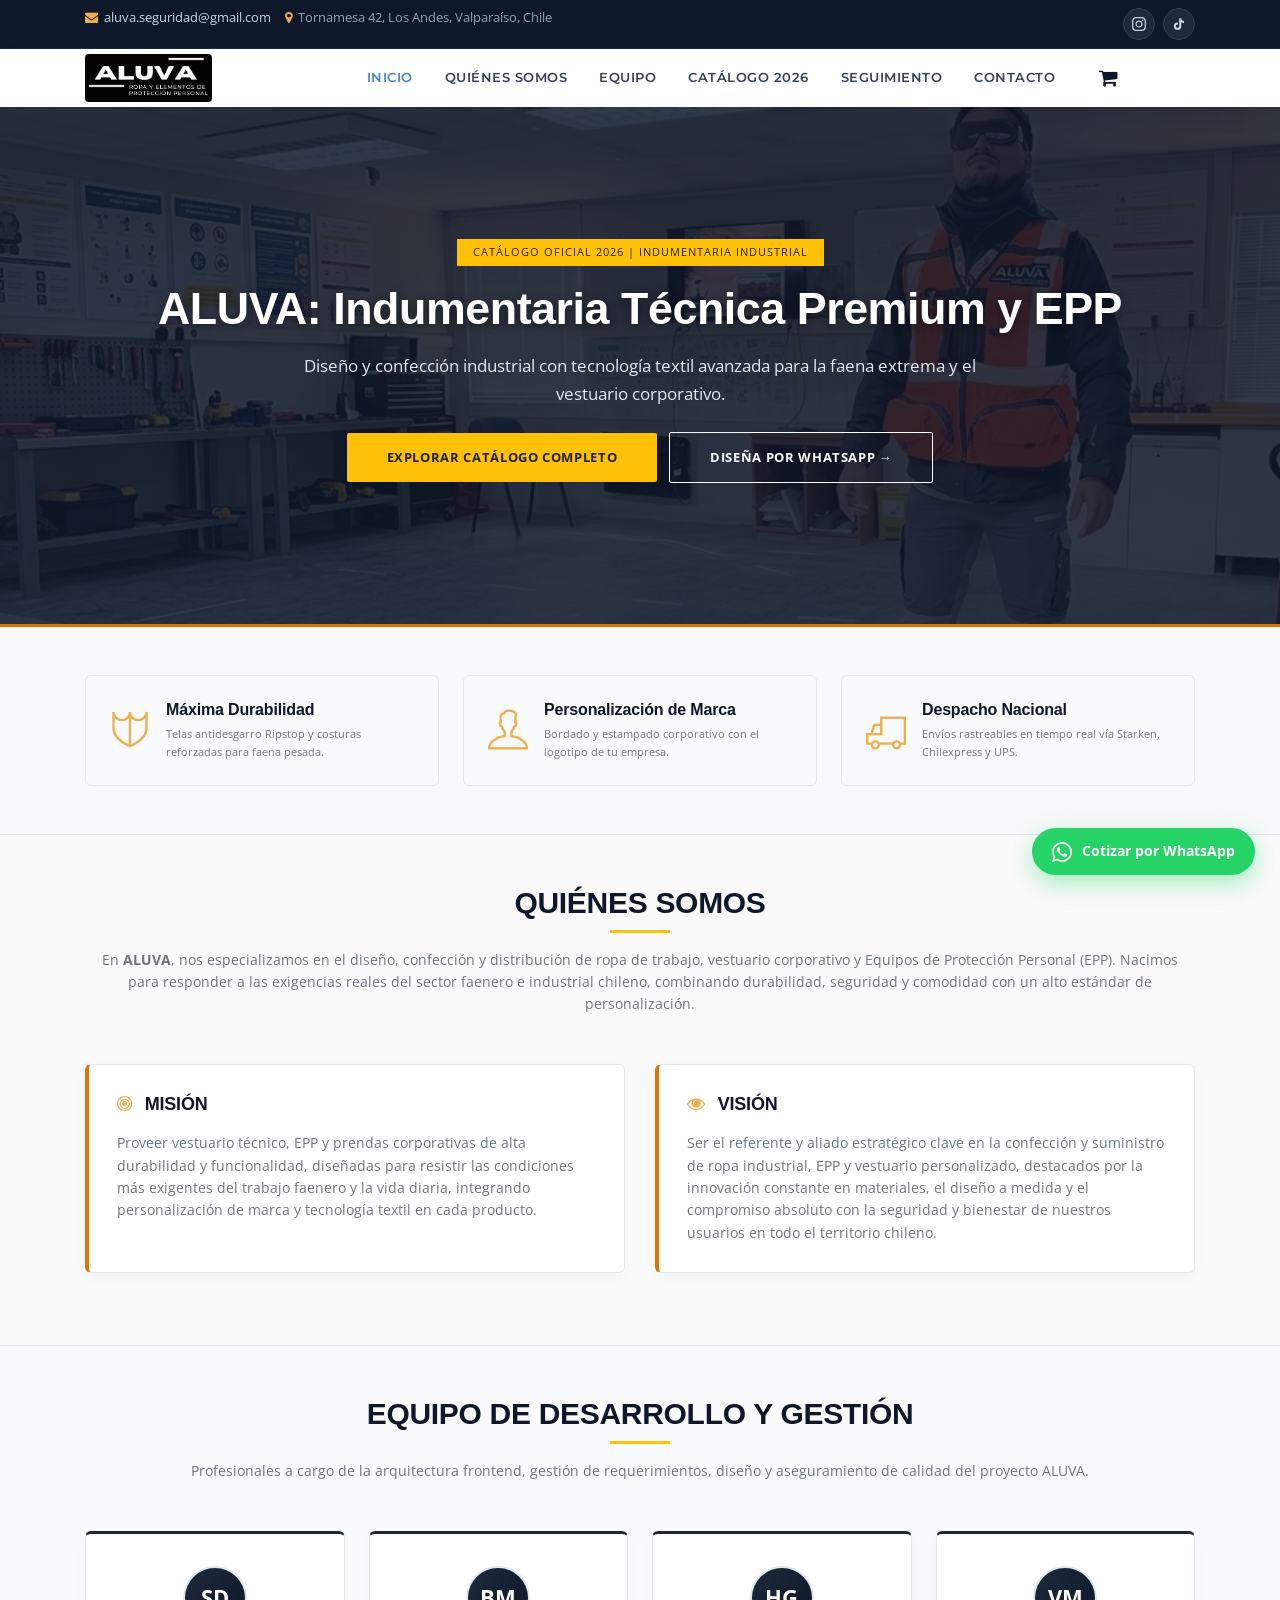
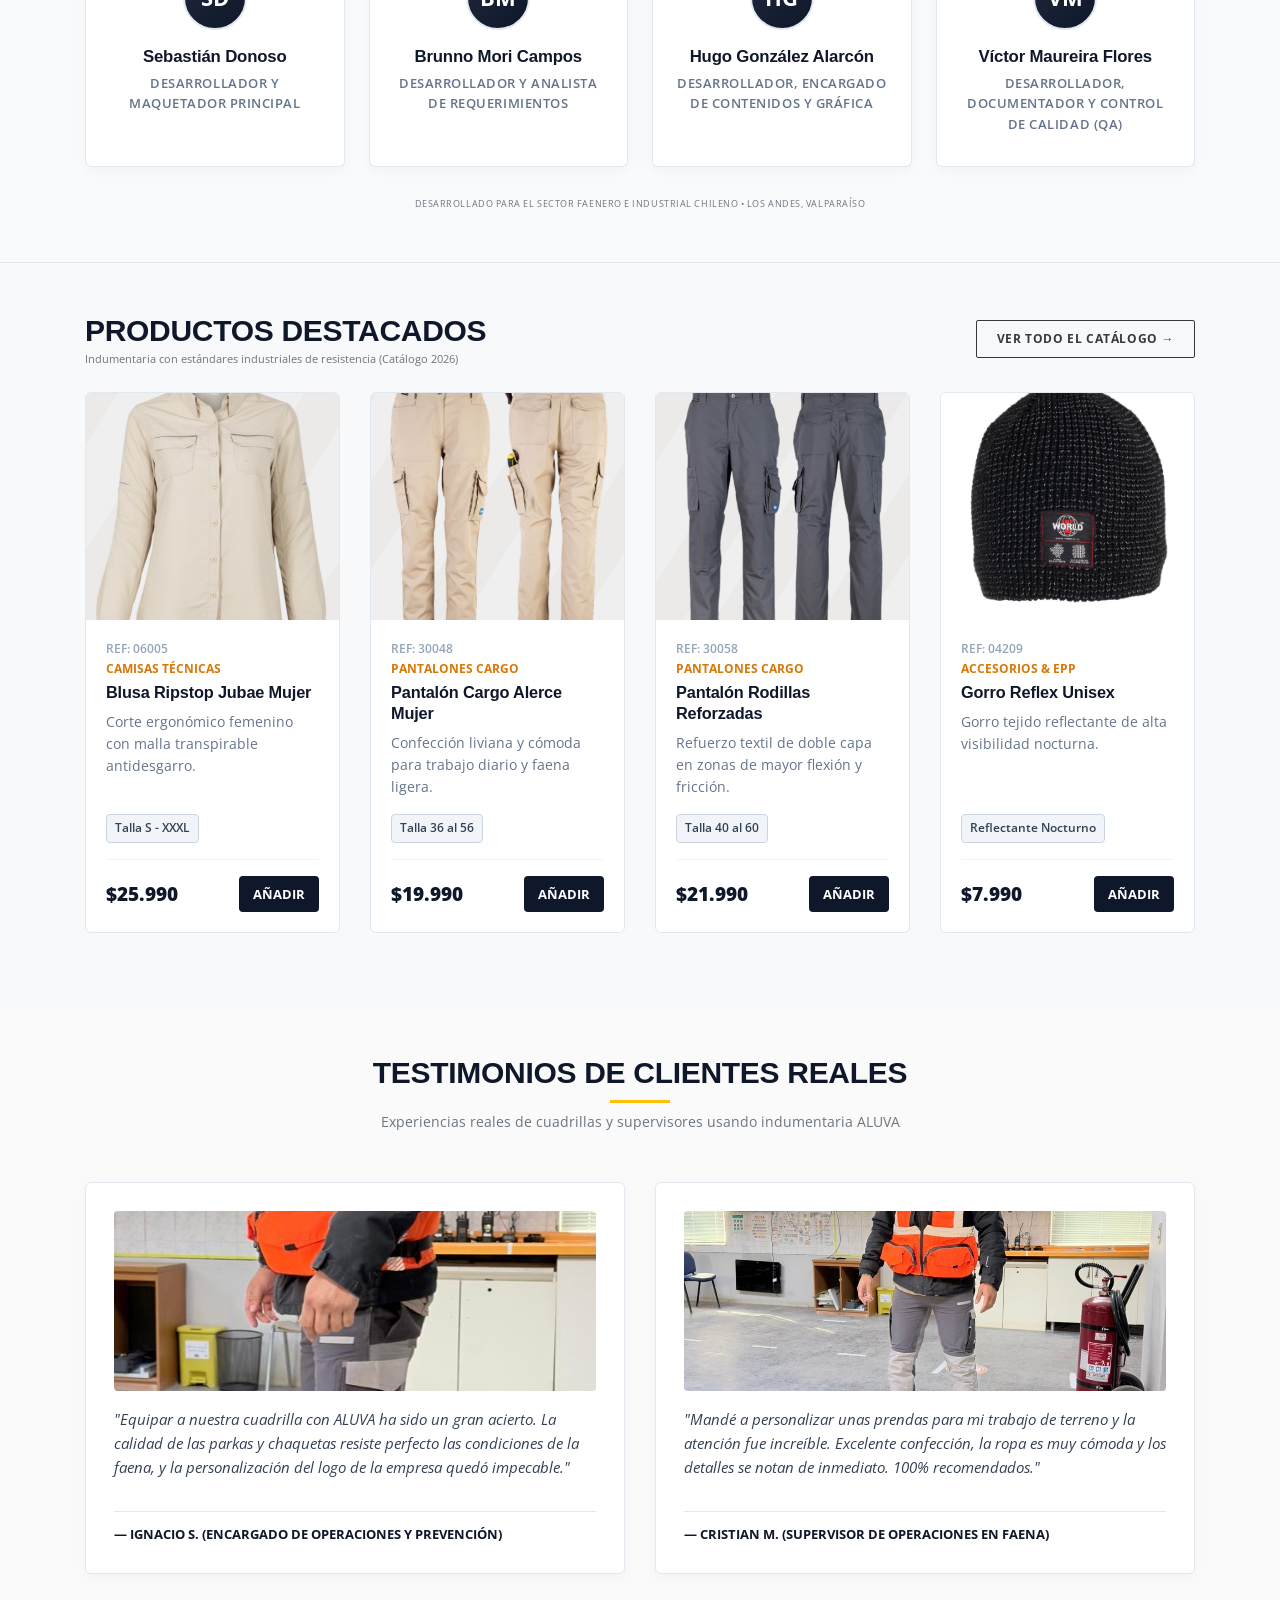
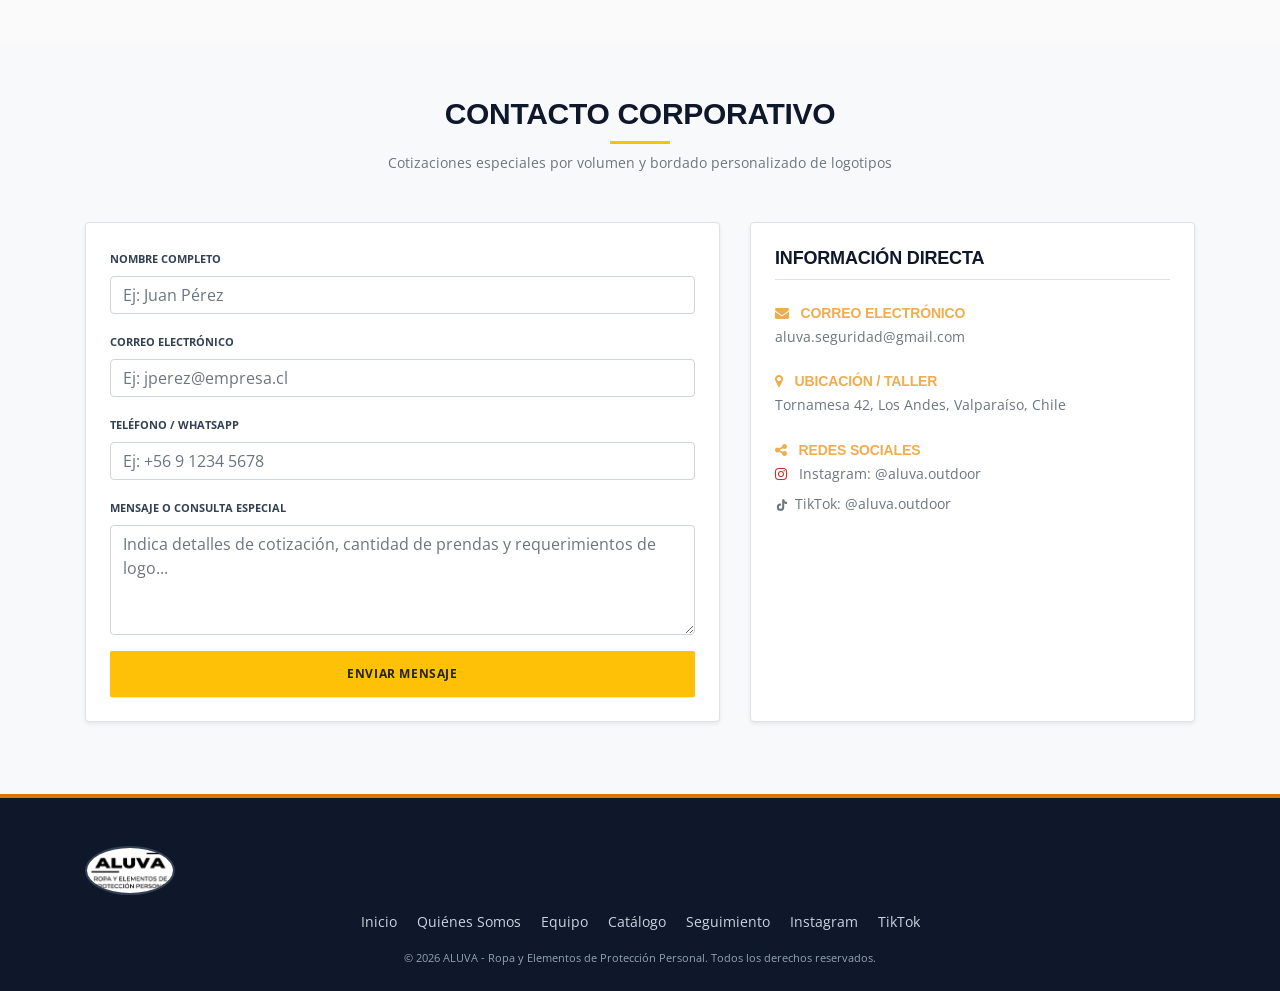
==== commit c0388685: "Modificaciones de Hugo" ====
--- a/index.html
+++ b/index.html
@@ -3,7 +3,7 @@
 <head>
     <meta charset="utf-8">
     <meta name="viewport" content="width=device-width, initial-scale=1, shrink-to-fit=no">
-    <meta name="description" content="ALUVA - Ropa de trabajo industrial premium, vestuario corporativo personalizado y elementos de protección personal (EPP) de alta calidad.">
+    <meta name="description" content="ALUVA - Ropa de trabajo industrial premium, vestuario corporativo personalizado y elementos de protección personal (EPP).">
     <title>ALUVA - Indumentaria Técnica y Vestuario Corporativo Premium</title>
     
     <!-- Template & Plugins CSS -->
@@ -13,191 +13,8 @@
     <link rel="stylesheet" type="text/css" href="revolution/css/navigation.css">
     <link href="css/shop-style.css" rel="stylesheet">
     
-    <!-- ALUVA Custom Theme Overrides (Monochromatic Identity) -->
+    <!-- ALUVA Custom Theme Overrides -->
     <link href="css/custom-aluva.css" rel="stylesheet">
-
-    <!-- EMBEDDED MONOCHROMATIC BRAND IDENTITY & PARALLAX OVERRIDE -->
-    <style>
-        :root {
-            --color-bg-base: #FAFAFA;       /* Snow White */
-            --color-bg-dark: #1A1A1A;       /* Dark Graphite Black */
-            --color-text-primary: #1A1A1A;  /* Dark Graphite Black */
-            --color-text-secondary: #4A5568;/* Strong Cement Grey */
-            --color-border: #4A5568;        /* Strong Cement Grey */
-            --color-white: #FFFFFF;         /* Pure White */
-            --color-light-gray: #E2E8F0;    /* Light Grey for dividers */
-            --font-family: 'Helvetica Neue', Arial, sans-serif;
-        }
-
-        body {
-            background-color: #FAFAFA !important;
-            color: #1A1A1A !important;
-            font-family: var(--font-family);
-        }
-
-        /* Top Bar Override */
-        .top-bar, .top-bar.light {
-            background-color: #1A1A1A !important;
-            color: #FFFFFF !important;
-            border-bottom: 1px solid #4A5568 !important;
-        }
-        .top-bar a, .top-bar span, .top-bar i, .top-bar li {
-            color: #FFFFFF !important;
-        }
-        .top-social-circle {
-            background-color: transparent !important;
-            border: 1px solid #4A5568 !important;
-            color: #FFFFFF !important;
-        }
-        .top-social-circle:hover {
-            background-color: #FFFFFF !important;
-            color: #1A1A1A !important;
-            border-color: #FFFFFF !important;
-        }
-
-        /* Navbar Override */
-        .navbar, .navbar-light, .bg-faded {
-            background-color: #FAFAFA !important;
-            border-bottom: 1px solid #E2E8F0 !important;
-        }
-        .navbar-light .navbar-nav .nav-link {
-            color: #1A1A1A !important;
-            font-weight: 700 !important;
-            letter-spacing: 0.05em !important;
-            text-transform: uppercase !important;
-        }
-        .navbar-light .navbar-nav .nav-link:hover,
-        .navbar-light .navbar-nav .nav-item.active .nav-link {
-            color: #4A5568 !important;
-        }
-        .cart-trigger-btn {
-            color: #1A1A1A !important;
-        }
-        .cart-badge-count {
-            background-color: #1A1A1A !important;
-            color: #FFFFFF !important;
-            border: 1px solid #FFFFFF !important;
-        }
-
-        /* Parallax Hero Banner Feature */
-        .hero-banner-parallax {
-            position: relative;
-            min-height: 520px;
-            display: flex;
-            align-items: center;
-            justify-content: center;
-            text-align: center;
-            color: #FFFFFF !important;
-            background-image: linear-gradient(rgba(26, 26, 26, 0.78), rgba(26, 26, 26, 0.78)), url('https://images.unsplash.com/photo-1504307651254-35680f356dfd?auto=format&fit=crop&w=1920&q=80');
-            background-attachment: fixed !important;
-            background-position: center center !important;
-            background-repeat: no-repeat !important;
-            background-size: cover !important;
-            border-bottom: 1px solid #4A5568;
-        }
-        .hero-banner-parallax h1 {
-            color: #FFFFFF !important;
-            font-weight: 800;
-            text-transform: uppercase;
-            letter-spacing: 0.04em;
-        }
-        .hero-banner-parallax p.lead {
-            color: #E2E8F0 !important;
-            max-width: 720px;
-            margin: 0 auto;
-        }
-
-        /* Neutralizing generic template colors (Yellow/Amber/Navy) */
-        .text-warning, .ti-shield.text-warning, .ti-user.text-warning, .ti-truck.text-warning, i.text-warning {
-            color: #1A1A1A !important;
-        }
-        .bg-warning {
-            background-color: #1A1A1A !important;
-        }
-        .badge-warning {
-            background-color: #1A1A1A !important;
-            color: #FFFFFF !important;
-            border: 1px solid #E2E8F0 !important;
-            border-radius: 0 !important;
-        }
-        .btn-warning {
-            background-color: #1A1A1A !important;
-            color: #FFFFFF !important;
-            border: 1px solid #1A1A1A !important;
-            border-radius: 0 !important;
-            text-transform: uppercase !important;
-            font-weight: 700 !important;
-            letter-spacing: 0.06em !important;
-        }
-        .btn-warning:hover {
-            background-color: transparent !important;
-            color: #1A1A1A !important;
-            border-color: #1A1A1A !important;
-        }
-        .btn-outline-dark, .btn-outline-light {
-            border-radius: 0 !important;
-            text-transform: uppercase !important;
-            font-weight: 700 !important;
-            letter-spacing: 0.06em !important;
-        }
-
-        /* Section Dividers & Backgrounds */
-        .aluva-divider {
-            height: 2px !important;
-            width: 60px !important;
-            background-color: #1A1A1A !important;
-            margin: 1rem auto 1.5rem !important;
-        }
-        section.bg-light, .bg-light {
-            background-color: #FAFAFA !important;
-        }
-        section {
-            border-bottom: 1px solid #E2E8F0;
-        }
-
-        /* Pure White Cards on Snow White */
-        .card-monochrome, .info-card-aluva, .team-card-aluva, .product-card-aluva, .testimonial-card-aluva, .contact-card-aluva {
-            background-color: #FFFFFF !important;
-            border: 1px solid #E2E8F0 !important;
-            border-radius: 0 !important;
-        }
-
-        /* Secondary text & borders */
-        .text-muted, .text-secondary {
-            color: #4A5568 !important;
-        }
-        .border {
-            border-color: #E2E8F0 !important;
-        }
-
-        /* Footer Monochromatic */
-        .footer-aluva {
-            background-color: #1A1A1A !important;
-            color: #FFFFFF !important;
-            border-top: 1px solid #4A5568 !important;
-        }
-        .footer-aluva a {
-            color: #FFFFFF !important;
-        }
-        .footer-aluva a:hover {
-            color: #E2E8F0 !important;
-        }
-        .footer-aluva p {
-            color: rgba(255, 255, 255, 0.6) !important;
-        }
-
-        /* Floating WhatsApp Monochromatic / High Contrast */
-        .whatsapp-float-btn {
-            background-color: #1A1A1A !important;
-            color: #FFFFFF !important;
-            border: 1px solid #4A5568 !important;
-        }
-        .whatsapp-float-btn:hover {
-            background-color: #25d366 !important;
-            border-color: #25d366 !important;
-            color: #FFFFFF !important;
-        }
-    </style>
 </head>
 <body>
 
@@ -219,14 +36,14 @@
             <div class="float-sm-right">
                 <ul class="top-social-list">
                     <li>
-                        <a href="https://www.instagram.com/aluva.outdoor" target="_blank" rel="noopener" class="top-social-circle social-instagram" title="Instagram ALUVA">
+                        <a href="https://www.instagram.com/aluva.outdoor" target="_blank" rel="noopener" class="top-social-circle social-instagram" title="Instagram">
                             <svg width="14" height="14" viewBox="0 0 24 24" fill="currentColor">
                                 <path d="M12 2.163c3.204 0 3.584.012 4.85.07 3.252.148 4.771 1.691 4.919 4.919.058 1.265.069 1.645.069 4.849 0 3.205-.012 3.584-.069 4.849-.149 3.225-1.664 4.771-4.919 4.919-1.266.058-1.644.07-4.85.07-3.204 0-3.584-.012-4.849-.07-3.26-.149-4.771-1.699-4.919-4.92-.058-1.265-.07-1.644-.07-4.849 0-3.204.013-3.583.07-4.849.149-3.227 1.664-4.771 4.919-4.919 1.266-.057 1.645-.069 4.849-.069zm0-2.163c-3.259 0-3.667.014-4.947.072-4.358.2-6.78 2.618-6.98 6.98-.059 1.281-.073 1.689-.073 4.948 0 3.259.014 3.668.072 4.948.2 4.358 2.618 6.78 6.98 6.98 1.281.058 1.689.072 4.948.072 3.259 0 3.668-.014 4.948-.072 4.354-.2 6.782-2.618 6.979-6.98.059-1.28.073-1.689.073-4.948 0-3.259-.014-3.667-.072-4.947-.196-4.354-2.617-6.78-6.979-6.98-1.281-.059-1.69-.073-4.949-.073zm0 5.838c-3.403 0-6.162 2.759-6.162 6.162s2.759 6.163 6.162 6.163 6.162-2.759 6.162-6.163c0-3.403-2.759-6.162-6.162-6.162zm0 10.162c-2.209 0-4-1.79-4-4 0-2.209 1.791-4 4-4s4 1.791 4 4c0 2.21-1.791 4-4 4zm6.406-11.845c-.796 0-1.441.645-1.441 1.44s.645 1.44 1.441 1.44c.795 0 1.439-.645 1.439-1.44s-.644-1.44-1.439-1.44z"/>
                             </svg>
                         </a>
                     </li>
                     <li>
-                        <a href="https://www.tiktok.com/@aluva.outdoor" target="_blank" rel="noopener" class="top-social-circle social-tiktok" title="TikTok ALUVA">
+                        <a href="https://www.tiktok.com/@aluva.outdoor" target="_blank" rel="noopener" class="top-social-circle social-tiktok" title="TikTok">
                             <svg width="14" height="14" viewBox="0 0 24 24" fill="currentColor">
                                 <path d="M19.589 6.686a4.793 4.793 0 0 1-3.77-4.245V2h-3.445v13.672a2.896 2.896 0 1 1-2.896-2.896c.244 0 .48.03.707.087V9.387a6.326 6.326 0 0 0-.707-.04A6.34 6.34 0 1 0 15.818 15.68V8.92a8.212 8.212 0 0 0 4.771 1.516V7.001a4.832 4.832 0 0 1-1.000-.315z"/>
                             </svg>
@@ -238,12 +55,12 @@
                 <ul class="top-contact-links">
                     <li>
                         <a href="mailto:aluva.seguridad@gmail.com" class="top-link-email">
-                            <i class="fa fa-envelope"></i>
+                            <i class="fa fa-envelope text-warning"></i>
                             <span>aluva.seguridad@gmail.com</span>
                         </a>
                     </li>
                     <li class="top-location-item">
-                        <i class="fa fa-map-marker"></i>
+                        <i class="fa fa-map-marker text-warning"></i>
                         <span>Tornamesa 42, Los Andes, Valparaíso, Chile</span>
                     </li>
                 </ul>
@@ -255,37 +72,37 @@
     <!-- CARRITO OFF-CANVAS ("TU PEDIDO") -->
     <aside class="pushy pushy-right">
         <div class="cart-header-title">
-            <h3><i class="fa fa-shopping-bag mr-2"></i> Tu Pedido</h3>
+            <h3><i class="fa fa-shopping-bag text-warning"></i> Tu Pedido</h3>
             <span class="pushy-link-close" id="cart-close-pushy"><i class="fa fa-times"></i></span>
         </div>
         
         <div class="cart-body" id="cart-items-pushy">
-            <!-- Artículos inyectados dinámicamente por cart.js -->
-        </div>
-
-        <div class="cart-footer-box p-3">
-            <div class="coupon-group mb-3 d-flex">
-                <input type="text" id="promo-input" class="form-control" placeholder="Cupón (ej: ALUVA10)">
-                <button type="button" id="btn-apply-promo" class="btn btn-warning ml-2">Aplicar</button>
-            </div>
-            <div id="promo-feedback" class="small mb-3"></div>
-
-            <div class="cart-totals-summary border-top pt-3 mb-3">
-                <div class="d-flex justify-content-between mb-1">
+            <!-- Artículos inyectados por cart.js -->
+        </div>
+
+        <div class="cart-footer-box">
+            <div class="coupon-group">
+                <input type="text" id="promo-input" placeholder="Cupón (ej: ALUVA10)">
+                <button type="button" id="btn-apply-promo">Aplicar</button>
+            </div>
+            <div id="promo-feedback"></div>
+
+            <div class="cart-totals-summary">
+                <div>
                     <span>Subtotal:</span>
                     <strong id="cart-subtotal-val">$0</strong>
                 </div>
-                <div id="cart-discount-row" class="d-flex justify-content-between mb-1" style="display: none;">
-                    <span>Descuento:</span>
-                    <strong id="cart-discount-val">-$0</strong>
-                </div>
-                <div class="grand-total-line d-flex justify-content-between border-top pt-2 mt-2">
-                    <span class="font-weight-bold">Total Final:</span>
-                    <strong id="cart-total-val" class="font-weight-bold">$0</strong>
-                </div>
-            </div>
-
-            <button type="button" class="btn btn-warning btn-block" id="btn-checkout-aluva">Finalizar Compra</button>
+                <div id="cart-discount-row" style="display: none;">
+                    <span class="text-success">Descuento:</span>
+                    <strong id="cart-discount-val" class="text-success">-$0</strong>
+                </div>
+                <div class="grand-total-line">
+                    <span>Total Final:</span>
+                    <strong id="cart-total-val">$0</strong>
+                </div>
+            </div>
+
+            <button type="button" class="btn-checkout-aluva" id="btn-checkout-aluva">Finalizar Compra</button>
         </div>
     </aside>
     <div class="site-overlay"></div>
@@ -297,14 +114,14 @@
                 <span class="navbar-toggler-icon"></span>
             </button>
             
-            <a class="navbar-brand" href="index.html">
-                <img src="assets/images/LOGO_ALUVA.jpeg" alt="ALUVA - Indumentaria Técnica Premium" class="official-brand-logo">
+            <a class="navbar-brand" href="#hero-banner">
+                <img src="assets/images/banners/ALUVA_BWLOGOFLAT.bmp" alt="ALUVA Logo Oficial" class="official-brand-logo">
             </a>
 
             <div id="navbarNavDropdown" class="navbar-collapse collapse">
                 <ul class="navbar-nav ml-auto align-items-center">
                     <li class="nav-item active">
-                        <a class="nav-link" href="index.html">Inicio</a>
+                        <a class="nav-link" href="#hero-banner">Inicio</a>
                     </li>
                     <li class="nav-item">
                         <a class="nav-link" href="#nosotros">Quiénes Somos</a>
@@ -333,51 +150,45 @@
     </nav>
     <!-- END NAVBAR -->
 
-    <!-- HERO BANNER (PARALLAX SCROLLING EFFECT) -->
-    <section class="hero-banner-parallax py-5 text-center position-relative">
+    <!-- HERO BANNER (EFECTO PARALLAX) -->
+    <section id="hero-banner" class="hero-parallax-banner py-5 text-white text-center position-relative">
         <div class="container py-4">
-            <span class="badge badge-warning text-uppercase px-3 py-2 mb-3" style="letter-spacing: 2px;">Catálogo Oficial 2026 | Indumentaria Industrial</span>
-            <h1 class="display-4 font-weight-bold text-white mb-3">ALUVA: Indumentaria Técnica Premium</h1>
+            <span class="badge badge-warning text-uppercase px-3 py-2 mb-3" style="letter-spacing: 1px;">Catálogo Oficial 2026 | Indumentaria Industrial</span>
+            <h1 class="display-4 font-weight-bold text-white mb-3">ALUVA: Indumentaria Técnica Premium y EPP</h1>
             <p class="lead text-light max-600 mx-auto mb-4">
                 Diseño y confección industrial con tecnología textil avanzada para la faena extrema y el vestuario corporativo.
             </p>
             <div>
-                <a href="catalogo.html" class="btn btn-aluva-solid btn-lg mr-2 mb-2">Explorar Catálogo Completo</a>
-                <a href="https://wa.me/56912345678?text=Hola%20ALUVA,%20quisiera%20cotizar%20prendas%20personalizadas" target="_blank" rel="noopener" class="btn btn-aluva-outline btn-lg mb-2">Cotiza por WhatsApp &rarr;</a>
+                <a href="catalogo.html" class="btn btn-warning btn-lg text-dark font-weight-bold text-uppercase px-4 mr-2 mb-2">Explorar Catálogo Completo</a>
+                <a href="https://wa.me/56912345678?text=Hola%20ALUVA,%20quisiera%20personalizar%20mis%20prendas" target="_blank" rel="noopener" class="btn btn-outline-light btn-lg text-uppercase px-4 mb-2">Diseña por WhatsApp &rarr;</a>
             </div>
         </div>
     </section>
     <!-- END HERO BANNER -->
 
-    <!-- PILARES / PROPUESTA DE VALOR -->
-    <section class="py-5 bg-light">
+    <!-- PILARES / CARACTERÍSTICAS (CSS GRID & FLEXBOX) -->
+    <section id="pilares-section" class="py-5 bg-light">
         <div class="container">
-            <div class="row">
-                <div class="col-md-4 mb-4 mb-md-0">
-                    <div class="media align-items-center p-4 bg-white border shadow-sm h-100">
-                        <i class="ti-shield display-4 mr-3 text-dark"></i>
-                        <div class="media-body">
-                            <h5 class="mt-0 font-weight-bold">Máxima Durabilidad</h5>
-                            <p class="mb-0 text-muted small">Telas antidesgarro Ripstop y costuras reforzadas de alta exigencia mecánica.</p>
-                        </div>
-                    </div>
-                </div>
-                <div class="col-md-4 mb-4 mb-md-0">
-                    <div class="media align-items-center p-4 bg-white border shadow-sm h-100">
-                        <i class="ti-user display-4 mr-3 text-dark"></i>
-                        <div class="media-body">
-                            <h5 class="mt-0 font-weight-bold">Personalización Corporativa</h5>
-                            <p class="mb-0 text-muted small">Bordado y estampado industrial de alta precisión con la identidad de tu empresa.</p>
-                        </div>
-                    </div>
-                </div>
-                <div class="col-md-4">
-                    <div class="media align-items-center p-4 bg-white border shadow-sm h-100">
-                        <i class="ti-truck display-4 mr-3 text-dark"></i>
-                        <div class="media-body">
-                            <h5 class="mt-0 font-weight-bold">Despacho Nacional</h5>
-                            <p class="mb-0 text-muted small">Envíos rastreables en tiempo real vía Starken, Chilexpress, Correos de Chile y UPS.</p>
-                        </div>
+            <div class="pillars-grid-modern" id="pilares-grid">
+                <div class="pilar-card-aluva">
+                    <i class="ti-shield text-warning"></i>
+                    <div>
+                        <h5 class="mt-0 font-weight-bold mb-1">Máxima Durabilidad</h5>
+                        <p class="mb-0 text-muted small">Telas antidesgarro Ripstop y costuras reforzadas para faena pesada.</p>
+                    </div>
+                </div>
+                <div class="pilar-card-aluva">
+                    <i class="ti-user text-warning"></i>
+                    <div>
+                        <h5 class="mt-0 font-weight-bold mb-1">Personalización de Marca</h5>
+                        <p class="mb-0 text-muted small">Bordado y estampado corporativo con el logotipo de tu empresa.</p>
+                    </div>
+                </div>
+                <div class="pilar-card-aluva">
+                    <i class="ti-truck text-warning"></i>
+                    <div>
+                        <h5 class="mt-0 font-weight-bold mb-1">Despacho Nacional</h5>
+                        <p class="mb-0 text-muted small">Envíos rastreables en tiempo real vía Starken, Chilexpress y UPS.</p>
                     </div>
                 </div>
             </div>
@@ -390,26 +201,26 @@
             <div class="container">
                 <div class="text-center mb-5">
                     <h2 class="font-weight-bold text-uppercase mb-2">Quiénes Somos</h2>
-                    <div class="aluva-divider"></div>
-                    <p class="text-muted mt-3 max-700 mx-auto" style="max-width: 800px; font-size: 1.05rem;">
-                        En <strong>ALUVA</strong>, nos especializamos en el diseño, confección y distribución de ropa de trabajo, vestuario corporativo y Equipos de Protección Personal (EPP). Nacimos para responder a las exigencias reales del sector industrial y faenero chileno, combinando durabilidad, seguridad y comodidad con un alto estándar de personalización para empresas que proyectan excelencia en su imagen corporativa.
+                    <div class="bg-warning mx-auto" style="height: 3px; width: 60px;"></div>
+                    <p class="text-muted mt-3 max-700 mx-auto">
+                        En <strong>ALUVA</strong>, nos especializamos en el diseño, confección y distribución de ropa de trabajo, vestuario corporativo y Equipos de Protección Personal (EPP). Nacimos para responder a las exigencias reales del sector faenero e industrial chileno, combinando durabilidad, seguridad y comodidad con un alto estándar de personalización.
                     </p>
                 </div>
 
                 <div class="row">
                     <div class="col-md-6 mb-4">
-                        <div class="info-card-aluva bg-white p-4 border shadow-sm h-100" style="border-left: 4px solid #1A1A1A !important;">
-                            <h4 class="font-weight-bold text-uppercase mb-3"><i class="fa fa-bullseye mr-2"></i> Misión</h4>
-                            <p class="text-secondary mb-0" style="line-height: 1.7;">
-                                Proveer vestuario técnico, EPP y prendas corporativas de alta durabilidad, diseñadas para resistir las condiciones más exigentes del trabajo faenero y la vida diaria, integrando tecnología textil y personalización de marca en cada producto.
+                        <div class="info-card-aluva">
+                            <h4 class="font-weight-bold text-uppercase mb-3"><i class="fa fa-bullseye text-warning mr-2"></i> Misión</h4>
+                            <p class="text-secondary mb-0">
+                                Proveer vestuario técnico, EPP y prendas corporativas de alta durabilidad y funcionalidad, diseñadas para resistir las condiciones más exigentes del trabajo faenero y la vida diaria, integrando personalización de marca y tecnología textil en cada producto.
                             </p>
                         </div>
                     </div>
                     <div class="col-md-6 mb-4">
-                        <div class="info-card-aluva bg-white p-4 border shadow-sm h-100" style="border-left: 4px solid #1A1A1A !important;">
-                            <h4 class="font-weight-bold text-uppercase mb-3"><i class="fa fa-eye mr-2"></i> Visión</h4>
-                            <p class="text-secondary mb-0" style="line-height: 1.7;">
-                                Ser el referente y aliado estratégico clave en la confección y suministro de indumentaria industrial, EPP y vestuario personalizado, destacados por la innovación constante en materiales, el diseño funcional a medida y el compromiso absoluto con el bienestar y seguridad de nuestros usuarios en todo el territorio nacional.
+                        <div class="info-card-aluva">
+                            <h4 class="font-weight-bold text-uppercase mb-3"><i class="fa fa-eye text-warning mr-2"></i> Visión</h4>
+                            <p class="text-secondary mb-0">
+                                Ser el referente y aliado estratégico clave en la confección y suministro de ropa industrial, EPP y vestuario personalizado, destacados por la innovación constante en materiales, el diseño a medida y el compromiso absoluto con la seguridad y bienestar de nuestros usuarios en todo el territorio chileno.
                             </p>
                         </div>
                     </div>
@@ -418,57 +229,47 @@
         </section>
 
         <!-- SECCIÓN EQUIPO DE DESARROLLO Y GESTIÓN ALUVA -->
-        <section id="equipo" class="py-5 bg-light">
+        <section id="equipo" class="py-5" style="background-color: #f8fafc; border-top: 1px solid #e2e8f0; border-bottom: 1px solid #e2e8f0;">
             <div class="container">
                 <div class="text-center mb-5">
                     <h2 class="font-weight-bold text-uppercase mb-2">Equipo de Desarrollo y Gestión</h2>
-                    <div class="aluva-divider"></div>
-                    <p class="text-muted mt-2">Profesionales detrás del diseño técnico, arquitectura y aseguramiento de calidad de ALUVA</p>
-                </div>
-
-                <div class="row">
-                    <!-- Integrante 1 -->
-                    <div class="col-lg-3 col-sm-6 mb-4">
-                        <div class="team-card-aluva">
-                            <div class="team-avatar-placeholder">SD</div>
-                            <h5 class="team-name">Sebastián Donoso</h5>
-                            <span class="team-role">Desarrollador y Maquetador Principal</span>
-                        </div>
-                    </div>
-                    <!-- Integrante 2 -->
-                    <div class="col-lg-3 col-sm-6 mb-4">
-                        <div class="team-card-aluva">
-                            <div class="team-avatar-placeholder">BM</div>
-                            <h5 class="team-name">Brunno Mori Campos</h5>
-                            <span class="team-role">Analista de Requerimientos</span>
-                        </div>
-                    </div>
-                    <!-- Integrante 3 -->
-                    <div class="col-lg-3 col-sm-6 mb-4">
-                        <div class="team-card-aluva">
-                            <div class="team-avatar-placeholder">HG</div>
-                            <h5 class="team-name">Hugo González Alarcón</h5>
-                            <span class="team-role">Encargado de Contenidos y Gráfica</span>
-                        </div>
-                    </div>
-                    <!-- Integrante 4 -->
-                    <div class="col-lg-3 col-sm-6 mb-4">
-                        <div class="team-card-aluva">
-                            <div class="team-avatar-placeholder">VM</div>
-                            <h5 class="team-name">Víctor Maureira Flores</h5>
-                            <span class="team-role">Documentador y Control de Calidad (QA)</span>
-                        </div>
-                    </div>
-                </div>
-
-                <div class="text-center mt-3">
-                    <small class="text-muted text-uppercase" style="letter-spacing: 0.08em;">Proyecto desarrollado para las exigencias de la industria y faenas chilenas &bull; Los Andes, Valparaíso</small>
+                    <div class="bg-warning mx-auto" style="height: 3px; width: 60px;"></div>
+                    <p class="text-muted mt-3 max-700 mx-auto">
+                        Profesionales a cargo de la arquitectura frontend, gestión de requerimientos, diseño y aseguramiento de calidad del proyecto ALUVA.
+                    </p>
+                </div>
+
+                <div class="team-grid-modern" id="team-grid">
+                    <div class="team-card-aluva">
+                        <div class="team-avatar-placeholder">SD</div>
+                        <h5 class="team-name">Sebastián Donoso</h5>
+                        <span class="team-role">Desarrollador y Maquetador Principal</span>
+                    </div>
+                    <div class="team-card-aluva">
+                        <div class="team-avatar-placeholder">BM</div>
+                        <h5 class="team-name">Brunno Mori Campos</h5>
+                        <span class="team-role">Desarrollador y Analista de Requerimientos</span>
+                    </div>
+                    <div class="team-card-aluva">
+                        <div class="team-avatar-placeholder">HG</div>
+                        <h5 class="team-name">Hugo González Alarcón</h5>
+                        <span class="team-role">Desarrollador, Encargado de Contenidos y Gráfica</span>
+                    </div>
+                    <div class="team-card-aluva">
+                        <div class="team-avatar-placeholder">VM</div>
+                        <h5 class="team-name">Víctor Maureira Flores</h5>
+                        <span class="team-role">Desarrollador, Documentador y Control de Calidad (QA)</span>
+                    </div>
+                </div>
+
+                <div class="text-center mt-4">
+                    <small class="text-muted text-uppercase" style="letter-spacing: 0.06em;">Desarrollado para el sector faenero e industrial chileno &bull; Los Andes, Valparaíso</small>
                 </div>
             </div>
         </section>
 
         <!-- PREVIEW DE CATÁLOGO DESTACADO -->
-        <section class="py-5">
+        <section id="productos-destacados" class="py-5 bg-light">
             <div class="container">
                 <div class="d-flex justify-content-between align-items-center mb-4 flex-wrap">
                     <div class="mb-2 mb-md-0">
@@ -481,9 +282,9 @@
                 <div class="row">
                     <!-- Producto 1 - Blusa Ripstop Jubae Mujer -->
                     <div class="col-md-3 col-sm-6 mb-4">
-                        <div class="product-card-aluva" data-id="p6" data-title="Blusa Ripstop Jubae Mujer" data-price="25990" data-image="assets/images/productos/BLUSA_JUBAE_HOMBRE.jpeg">
+                        <div class="product-card-aluva" data-id="p6" data-title="Blusa Ripstop Jubae Mujer" data-price="25990" data-image="assets/images/productos/Blusa Ripstop Jubae Mujer.png">
                             <div class="product-thumb">
-                                <img src="assets/images/productos/BLUSA_JUBAE_HOMBRE.jpeg" alt="Blusa Ripstop Jubae Mujer">
+                                <img src="assets/images/productos/Blusa Ripstop Jubae Mujer.png" alt="Blusa Ripstop Jubae Mujer" onerror="this.onerror=null;this.src='https://images.unsplash.com/photo-1578632767115-351597cf2477?auto=format&amp;fit=crop&amp;w=600&amp;q=80';">
                             </div>
                             <div class="product-content">
                                 <span class="product-ref">Ref: 06005</span>
@@ -501,9 +302,9 @@
 
                     <!-- Producto 2 - Pantalón Cargo Alerce Mujer -->
                     <div class="col-md-3 col-sm-6 mb-4">
-                        <div class="product-card-aluva" data-id="p7" data-title="Pantalón Cargo Alerce Mujer" data-price="19990" data-image="assets/images/productos/PANTALON_RIPSTON_1.jpeg">
+                        <div class="product-card-aluva" data-id="p7" data-title="Pantalón Cargo Alerce Mujer" data-price="19990" data-image="assets/images/productos/Pantalón Cargo Alerce Mujer.png">
                             <div class="product-thumb">
-                                <img src="assets/images/productos/PANTALON_RIPSTON_1.jpeg" alt="Pantalón Cargo Alerce Mujer">
+                                <img src="assets/images/productos/Pantalón Cargo Alerce Mujer.png" alt="Pantalón Cargo Alerce Mujer" onerror="this.onerror=null;this.src='https://images.unsplash.com/photo-1578632767115-351597cf2477?auto=format&amp;fit=crop&amp;w=600&amp;q=80';">
                             </div>
                             <div class="product-content">
                                 <span class="product-ref">Ref: 30048</span>
@@ -521,9 +322,9 @@
 
                     <!-- Producto 3 - Pantalón Cargo Rodillas Reforzadas -->
                     <div class="col-md-3 col-sm-6 mb-4">
-                        <div class="product-card-aluva" data-id="p8" data-title="Pantalón Cargo Rodillas Reforzadas Hombre" data-price="21990" data-image="assets/images/productos/PANTALON_RIPSTON_1.jpeg">
+                        <div class="product-card-aluva" data-id="p8" data-title="Pantalón Cargo Rodillas Reforzadas Hombre" data-price="21990" data-image="assets/images/productos/Pantalón cargo Rodillas Reforzadas Hombre.png">
                             <div class="product-thumb">
-                                <img src="assets/images/productos/PANTALON_RIPSTON_1.jpeg" alt="Pantalón Cargo Rodillas Reforzadas">
+                                <img src="assets/images/productos/Pantalón cargo Rodillas Reforzadas Hombre.png" alt="Pantalón Cargo Rodillas Reforzadas" onerror="this.onerror=null;this.src='https://images.unsplash.com/photo-1578632767115-351597cf2477?auto=format&amp;fit=crop&amp;w=600&amp;q=80';">
                             </div>
                             <div class="product-content">
                                 <span class="product-ref">Ref: 30058</span>
@@ -539,20 +340,20 @@
                         </div>
                     </div>
 
-                    <!-- Producto 4 - Chaqueta Softshell Térmica -->
+                    <!-- Producto 4 - Gorro Reflex Unisex -->
                     <div class="col-md-3 col-sm-6 mb-4">
-                        <div class="product-card-aluva" data-id="p1" data-title="Chaqueta Softshell Térmica" data-price="32990" data-image="assets/images/productos/CHAQUETA_SOFSHEL_1.jpeg">
+                        <div class="product-card-aluva" data-id="p10" data-title="Gorro Reflex Unisex" data-price="7990" data-image="assets/images/productos/GORRO NEGRO.jpeg">
                             <div class="product-thumb">
-                                <img src="assets/images/productos/CHAQUETA_SOFSHEL_1.jpeg" alt="Chaqueta Softshell Térmica">
+                                <img src="assets/images/productos/GORRO NEGRO.jpeg" alt="Gorro Reflex Unisex" onerror="this.onerror=null;this.src='https://images.unsplash.com/photo-1578632767115-351597cf2477?auto=format&amp;fit=crop&amp;w=600&amp;q=80';">
                             </div>
                             <div class="product-content">
-                                <span class="product-ref">Ref: 01002</span>
-                                <span class="product-category">Abrigo &amp; Térmico</span>
-                                <h3 class="product-title">Chaqueta Softshell Faena</h3>
-                                <p class="product-desc">Membrana cortaviento respirable con micropolar interior para climas fríos.</p>
-                                <span class="product-fabric-badge">Talla S al XXL</span>
+                                <span class="product-ref">Ref: 04209</span>
+                                <span class="product-category">Accesorios &amp; EPP</span>
+                                <h3 class="product-title">Gorro Reflex Unisex</h3>
+                                <p class="product-desc">Gorro tejido reflectante de alta visibilidad nocturna.</p>
+                                <span class="product-fabric-badge">Reflectante Nocturno</span>
                                 <div class="product-footer">
-                                    <span class="price">$32.990</span>
+                                    <span class="price">$7.990</span>
                                     <button class="btn-add-cart-aluva">Añadir</button>
                                 </div>
                             </div>
@@ -563,23 +364,29 @@
         </section>
 
         <!-- SECCIÓN TESTIMONIOS CON CLIENTES REALES -->
-        <section id="testimonios" class="py-5 bg-light">
+        <section id="testimonios" class="py-5">
             <div class="container">
                 <div class="text-center mb-5">
                     <h2 class="font-weight-bold text-uppercase mb-2">Testimonios de Clientes Reales</h2>
-                    <div class="aluva-divider"></div>
-                    <p class="text-muted mt-2">Experiencias reales de cuadrillas y supervisores usando indumentaria técnica ALUVA</p>
+                    <div class="bg-warning mx-auto" style="height: 3px; width: 60px;"></div>
+                    <p class="text-muted mt-2">Experiencias reales de cuadrillas y supervisores usando indumentaria ALUVA</p>
                 </div>
 
                 <div class="row">
                     <div class="col-md-6 mb-4">
                         <div class="testimonial-card-aluva">
+                            <div class="testimonial-img-wrapper">
+                                <img src="assets/images/a9a8a166-000b-46c7-9aef-7f3c1c3b0da5.jpeg" alt="Cliente usando pantalón industrial ALUVA">
+                            </div>
                             <p>"Equipar a nuestra cuadrilla con ALUVA ha sido un gran acierto. La calidad de las parkas y chaquetas resiste perfecto las condiciones de la faena, y la personalización del logo de la empresa quedó impecable."</p>
-                            <footer>— Ignacio S. (Encargado de Operaciones y Prevención, Sector Industrial / Faenero)</footer>
+                            <footer>— Ignacio S. (Encargado de Operaciones y Prevención)</footer>
                         </div>
                     </div>
                     <div class="col-md-6 mb-4">
                         <div class="testimonial-card-aluva">
+                            <div class="testimonial-img-wrapper">
+                                <img src="assets/images/fd35ad6f-01d9-41a0-8d4c-d09bdc1f770f.jpeg" alt="Cliente usando camisa Jubae ALUVA">
+                            </div>
                             <p>"Mandé a personalizar unas prendas para mi trabajo de terreno y la atención fue increíble. Excelente confección, la ropa es muy cómoda y los detalles se notan de inmediato. 100% recomendados."</p>
                             <footer>— Cristian M. (Supervisor de Operaciones en Faena)</footer>
                         </div>
@@ -589,17 +396,17 @@
         </section>
 
         <!-- SECCIÓN CONTACTO CORPORATIVO -->
-        <section id="contacto" class="py-5">
+        <section id="contacto" class="py-5 bg-light">
             <div class="container">
                 <div class="text-center mb-5">
                     <h2 class="font-weight-bold text-uppercase mb-2">Contacto Corporativo</h2>
-                    <div class="aluva-divider"></div>
-                    <p class="text-muted mt-2">Cotizaciones especiales por volumen, despacho a faenas y bordado personalizado de logotipos</p>
+                    <div class="bg-warning mx-auto" style="height: 3px; width: 60px;"></div>
+                    <p class="text-muted mt-2">Cotizaciones especiales por volumen y bordado personalizado de logotipos</p>
                 </div>
 
                 <div class="row">
                     <div class="col-md-7 mb-4">
-                        <form id="aluva-contact-form" class="bg-white p-4 border shadow-sm">
+                        <form id="aluva-contact-form" class="bg-white p-4 rounded border shadow-sm">
                             <div class="form-group mb-3">
                                 <label for="contact-name" class="font-weight-bold text-uppercase small">Nombre Completo</label>
                                 <input type="text" id="contact-name" class="form-control" required placeholder="Ej: Juan Pérez">
@@ -613,38 +420,34 @@
                                 <input type="tel" id="contact-phone" class="form-control" placeholder="Ej: +56 9 1234 5678">
                             </div>
                             <div class="form-group mb-3">
-                                <label for="contact-message" class="font-weight-bold text-uppercase small">Mensaje o Detalle de Cotización</label>
-                                <textarea id="contact-message" class="form-control" rows="4" placeholder="Indica cantidad de prendas requeridas, tallas, tipo de faena y si necesitas bordado de logotipo..."></textarea>
-                            </div>
-                            <button type="submit" class="btn btn-warning btn-block font-weight-bold text-uppercase">Enviar Mensaje</button>
+                                <label for="contact-message" class="font-weight-bold text-uppercase small">Mensaje o Consulta Especial</label>
+                                <textarea id="contact-message" class="form-control" rows="4" placeholder="Indica detalles de cotización, cantidad de prendas y requerimientos de logo..."></textarea>
+                            </div>
+                            <button type="submit" class="btn btn-warning btn-block text-dark font-weight-bold text-uppercase">Enviar Mensaje</button>
                         </form>
                     </div>
 
                     <div class="col-md-5 mb-4">
-                        <div class="bg-white p-4 border shadow-sm h-100 contact-info-block">
+                        <div class="bg-white p-4 rounded border shadow-sm h-100">
                             <h4 class="font-weight-bold text-uppercase mb-4 border-bottom pb-2">Información Directa</h4>
                             
                             <div class="mb-4">
-                                <h6 class="font-weight-bold text-uppercase mb-1"><i class="fa fa-envelope mr-2"></i> Correo Electrónico</h6>
+                                <h6 class="font-weight-bold text-uppercase text-warning mb-1"><i class="fa fa-envelope mr-2"></i> Correo Electrónico</h6>
                                 <p class="text-secondary"><a href="mailto:aluva.seguridad@gmail.com">aluva.seguridad@gmail.com</a></p>
                             </div>
 
                             <div class="mb-4">
-                                <h6 class="font-weight-bold text-uppercase mb-1"><i class="fa fa-map-marker mr-2"></i> Ubicación / Taller</h6>
+                                <h6 class="font-weight-bold text-uppercase text-warning mb-1"><i class="fa fa-map-marker mr-2"></i> Ubicación / Taller</h6>
                                 <p class="text-secondary mb-0">Tornamesa 42, Los Andes, Valparaíso, Chile</p>
                             </div>
 
                             <div>
-                                <h6 class="font-weight-bold text-uppercase mb-1"><i class="fa fa-share-alt mr-2"></i> Canales Digitales</h6>
+                                <h6 class="font-weight-bold text-uppercase text-warning mb-1"><i class="fa fa-share-alt mr-2"></i> Redes Sociales</h6>
                                 <ul class="list-unstyled text-secondary">
-                                    <li class="mb-2">
-                                        <a href="https://www.instagram.com/aluva.outdoor" target="_blank" rel="noopener">
-                                            <i class="fa fa-instagram mr-2"></i> Instagram: @aluva.outdoor
-                                        </a>
-                                    </li>
+                                    <li class="mb-2"><a href="https://www.instagram.com/aluva.outdoor" target="_blank" rel="noopener"><i class="fa fa-instagram text-danger mr-2"></i> Instagram: @aluva.outdoor</a></li>
                                     <li>
                                         <a href="https://www.tiktok.com/@aluva.outdoor" target="_blank" rel="noopener" style="display: inline-flex; align-items: center; gap: 6px;">
-                                            <svg width="14" height="14" viewBox="0 0 24 24" fill="currentColor">
+                                            <svg width="14" height="14" viewBox="0 0 24 24" fill="currentColor" style="vertical-align: middle;">
                                                 <path d="M19.589 6.686a4.793 4.793 0 0 1-3.77-4.245V2h-3.445v13.672a2.896 2.896 0 1 1-2.896-2.896c.244 0 .48.03.707.087V9.387a6.326 6.326 0 0 0-.707-.04A6.34 6.34 0 1 0 15.818 15.68V8.92a8.212 8.212 0 0 0 4.771 1.516V7.001a4.832 4.832 0 0 1-1.000-.315z"/>
                                             </svg>
                                             TikTok: @aluva.outdoor
@@ -662,20 +465,21 @@
     <!-- FOOTER CORPORATIVO -->
     <footer class="footer-aluva">
         <div class="container text-center">
-            <img src="assets/images/ALUVA_TIMBRE.jpeg" alt="Timbre Oficial ALUVA" class="footer-timbre-img mb-3" style="max-height: 80px; width: auto;">
+            <img src="assets/images/banners/ALUVA_WBLOGOFLAT.bmp" alt="Timbre Oficial ALUVA" class="footer-timbre-img mb-3" onerror="this.onerror=null;this.src='https://images.unsplash.com/photo-1578632767115-351597cf2477?auto=format&amp;fit=crop&amp;w=600&amp;q=80';">
             <ul class="list-inline mb-3">
-                <li class="list-inline-item mr-4"><a href="#nosotros">Quiénes Somos</a></li>
-                <li class="list-inline-item mr-4"><a href="#equipo">Equipo</a></li>
-                <li class="list-inline-item mr-4"><a href="catalogo.html">Catálogo</a></li>
-                <li class="list-inline-item mr-4"><a href="seguimiento.html">Seguimiento</a></li>
-                <li class="list-inline-item mr-4"><a href="https://www.instagram.com/aluva.outdoor" target="_blank" rel="noopener">Instagram</a></li>
+                <li class="list-inline-item mr-3"><a href="#hero-banner">Inicio</a></li>
+                <li class="list-inline-item mr-3"><a href="#nosotros">Quiénes Somos</a></li>
+                <li class="list-inline-item mr-3"><a href="#equipo">Equipo</a></li>
+                <li class="list-inline-item mr-3"><a href="catalogo.html">Catálogo</a></li>
+                <li class="list-inline-item mr-3"><a href="seguimiento.html">Seguimiento</a></li>
+                <li class="list-inline-item mr-3"><a href="https://www.instagram.com/aluva.outdoor" target="_blank" rel="noopener">Instagram</a></li>
                 <li class="list-inline-item"><a href="https://www.tiktok.com/@aluva.outdoor" target="_blank" rel="noopener">TikTok</a></li>
             </ul>
-            <p class="small mb-0">&copy; 2026 ALUVA - Indumentaria Técnica Premium y EPP. Todos los derechos reservados.</p>
+            <p class="small mb-0">&copy; 2026 ALUVA - Ropa y Elementos de Protección Personal. Todos los derechos reservados.</p>
         </div>
     </footer>
 
-    <!-- TEMPLATE & PLUGINS JS (PRESERVADOS INTACTOS) -->
+    <!-- TEMPLATE & PLUGINS JS -->
     <script src="js/plugins/plugins.js"></script>
     <script src="js/assan.custom.js"></script>
 
@@ -683,4 +487,4 @@
     <script src="js/cart.js"></script>
     <script src="js/main.js"></script>
 </body>
-</html>+</html>
--- a/revolution/css/settings.css
+++ b/revolution/css/settings.css
@@ -0,0 +1,13 @@
+/*-----------------------------------------------------------------------------
+
+-	Revolution Slider 5.0 Default Style Settings -
+
+Screen Stylesheet
+
+version:   	5.4.0
+date:      	11/02/17
+author:		themepunch
+email:     	info@themepunch.com
+website:   	http://www.themepunch.com
+-----------------------------------------------------------------------------*/
+#debungcontrolls,.debugtimeline{width:100%;box-sizing:border-box}.rev_column,.rev_column .tp-parallax-wrap,.tp-svg-layer svg{vertical-align:top}#debungcontrolls{z-index:100000;position:fixed;bottom:0;height:auto;background:rgba(0,0,0,.6);padding:10px}.debugtimeline{height:10px;position:relative;margin-bottom:3px;display:none;white-space:nowrap}.debugtimeline:hover{height:15px}.the_timeline_tester{background:#e74c3c;position:absolute;top:0;left:0;height:100%;width:0}.debugtimeline.tl_slide .the_timeline_tester{background:#f39c12}.debugtimeline.tl_frame .the_timeline_tester{background:#3498db}.debugtimline_txt{color:#fff;font-weight:400;font-size:7px;position:absolute;left:10px;top:0;white-space:nowrap;line-height:10px}.rtl{direction:rtl}@font-face{font-family:revicons;src:url(../fonts/revicons/revicons.eot?5510888);src:url(../fonts/revicons/revicons.eot?5510888#iefix) format('embedded-opentype'),url(../fonts/revicons/revicons.woff?5510888) format('woff'),url(../fonts/revicons/revicons.ttf?5510888) format('truetype'),url(../fonts/revicons/revicons.svg?5510888#revicons) format('svg');font-weight:400;font-style:normal}[class*=" revicon-"]:before,[class^=revicon-]:before{font-family:revicons;font-style:normal;font-weight:400;speak:none;display:inline-block;text-decoration:inherit;width:1em;margin-right:.2em;text-align:center;font-variant:normal;text-transform:none;line-height:1em;margin-left:.2em}.revicon-search-1:before{content:'\e802'}.revicon-pencil-1:before{content:'\e831'}.revicon-picture-1:before{content:'\e803'}.revicon-cancel:before{content:'\e80a'}.revicon-info-circled:before{content:'\e80f'}.revicon-trash:before{content:'\e801'}.revicon-left-dir:before{content:'\e817'}.revicon-right-dir:before{content:'\e818'}.revicon-down-open:before{content:'\e83b'}.revicon-left-open:before{content:'\e819'}.revicon-right-open:before{content:'\e81a'}.revicon-angle-left:before{content:'\e820'}.revicon-angle-right:before{content:'\e81d'}.revicon-left-big:before{content:'\e81f'}.revicon-right-big:before{content:'\e81e'}.revicon-magic:before{content:'\e807'}.revicon-picture:before{content:'\e800'}.revicon-export:before{content:'\e80b'}.revicon-cog:before{content:'\e832'}.revicon-login:before{content:'\e833'}.revicon-logout:before{content:'\e834'}.revicon-video:before{content:'\e805'}.revicon-arrow-combo:before{content:'\e827'}.revicon-left-open-1:before{content:'\e82a'}.revicon-right-open-1:before{content:'\e82b'}.revicon-left-open-mini:before{content:'\e822'}.revicon-right-open-mini:before{content:'\e823'}.revicon-left-open-big:before{content:'\e824'}.revicon-right-open-big:before{content:'\e825'}.revicon-left:before{content:'\e836'}.revicon-right:before{content:'\e826'}.revicon-ccw:before{content:'\e808'}.revicon-arrows-ccw:before{content:'\e806'}.revicon-palette:before{content:'\e829'}.revicon-list-add:before{content:'\e80c'}.revicon-doc:before{content:'\e809'}.revicon-left-open-outline:before{content:'\e82e'}.revicon-left-open-2:before{content:'\e82c'}.revicon-right-open-outline:before{content:'\e82f'}.revicon-right-open-2:before{content:'\e82d'}.revicon-equalizer:before{content:'\e83a'}.revicon-layers-alt:before{content:'\e804'}.revicon-popup:before{content:'\e828'}.rev_slider_wrapper{position:relative;z-index:0;width:100%}.rev_slider{position:relative;overflow:visible}.entry-content .rev_slider a,.rev_slider a{box-shadow:none}.tp-overflow-hidden{overflow:hidden!important}.group_ov_hidden{overflow:hidden}.rev_slider img,.tp-simpleresponsive img{max-width:none!important;transition:none;margin:0;padding:0;border:none}.rev_slider .no-slides-text{font-weight:700;text-align:center;padding-top:80px}.rev_slider>ul,.rev_slider>ul>li,.rev_slider>ul>li:before,.rev_slider_wrapper>ul,.tp-revslider-mainul>li,.tp-revslider-mainul>li:before,.tp-simpleresponsive>ul,.tp-simpleresponsive>ul>li,.tp-simpleresponsive>ul>li:before{list-style:none!important;position:absolute;margin:0!important;padding:0!important;overflow-x:visible;overflow-y:visible;background-image:none;background-position:0 0;text-indent:0;top:0;left:0}.rev_slider>ul>li,.rev_slider>ul>li:before,.tp-revslider-mainul>li,.tp-revslider-mainul>li:before,.tp-simpleresponsive>ul>li,.tp-simpleresponsive>ul>li:before{visibility:hidden}.tp-revslider-mainul,.tp-revslider-slidesli{padding:0!important;margin:0!important;list-style:none!important}.fullscreen-container,.fullwidthbanner-container{padding:0;position:relative}.rev_slider li.tp-revslider-slidesli{position:absolute!important}.tp-caption .rs-untoggled-content{display:block}.tp-caption .rs-toggled-content{display:none}.rs-toggle-content-active.tp-caption .rs-toggled-content{display:block}.rs-toggle-content-active.tp-caption .rs-untoggled-content{display:none}.rev_slider .caption,.rev_slider .tp-caption{position:relative;visibility:hidden;white-space:nowrap;display:block;-webkit-font-smoothing:antialiased!important;z-index:1}.rev_slider .caption,.rev_slider .tp-caption,.tp-simpleresponsive img{-moz-user-select:none;-khtml-user-select:none;-webkit-user-select:none;-o-user-select:none}.rev_slider .tp-mask-wrap .tp-caption,.rev_slider .tp-mask-wrap :last-child,.wpb_text_column .rev_slider .tp-mask-wrap .tp-caption,.wpb_text_column .rev_slider .tp-mask-wrap :last-child{margin-bottom:0}.tp-svg-layer svg{width:100%;height:100%;position:relative}.tp-carousel-wrapper{cursor:url(openhand.cur),move}.tp-carousel-wrapper.dragged{cursor:url(closedhand.cur),move}.tp_inner_padding{box-sizing:border-box;max-height:none!important}.tp-caption.tp-layer-selectable{-moz-user-select:all;-khtml-user-select:all;-webkit-user-select:all;-o-user-select:all}.tp-caption.tp-hidden-caption,.tp-forcenotvisible,.tp-hide-revslider,.tp-parallax-wrap.tp-hidden-caption{visibility:hidden!important;display:none!important}.rev_slider audio,.rev_slider embed,.rev_slider iframe,.rev_slider object,.rev_slider video{max-width:none!important}.tp-element-background{position:absolute;top:0;left:0;width:100%;height:100%;z-index:0}.tp-blockmask,.tp-blockmask_in,.tp-blockmask_out{position:absolute;top:0;left:0;width:100%;height:100%;background:#fff;z-index:1000;transform:scaleX(0) scaleY(0)}.rev_row_zone{position:absolute;width:100%;left:0;box-sizing:border-box;min-height:50px;font-size:0}.rev_column_inner,.rev_slider .tp-caption.rev_row{position:relative;width:100%!important;box-sizing:border-box}.rev_row_zone_top{top:0}.rev_row_zone_middle{top:50%;transform:translateY(-50%)}.rev_row_zone_bottom{bottom:0}.rev_slider .tp-caption.rev_row{display:table;table-layout:fixed;vertical-align:top;height:auto!important;font-size:0}.rev_column{display:table-cell;position:relative;height:auto;box-sizing:border-box;font-size:0}.rev_column_inner{display:block;height:auto!important;white-space:normal!important}.rev_column_bg{width:100%;height:100%;position:absolute;top:0;left:0;z-index:0;box-sizing:border-box;background-clip:content-box;border:0 solid transparent}.tp-caption .backcorner,.tp-caption .backcornertop,.tp-caption .frontcorner,.tp-caption .frontcornertop{height:0;top:0;width:0;position:absolute}.rev_column_inner .tp-loop-wrap,.rev_column_inner .tp-mask-wrap,.rev_column_inner .tp-parallax-wrap{text-align:inherit}.rev_column_inner .tp-mask-wrap{display:inline-block}.rev_column_inner .tp-parallax-wrap,.rev_column_inner .tp-parallax-wrap .tp-loop-wrap,.rev_column_inner .tp-parallax-wrap .tp-mask-wrap{position:relative!important;left:auto!important;top:auto!important;line-height:0}.tp-video-play-button,.tp-video-play-button i{line-height:50px!important;vertical-align:top;text-align:center}.rev_column_inner .rev_layer_in_column,.rev_column_inner .tp-parallax-wrap,.rev_column_inner .tp-parallax-wrap .tp-loop-wrap,.rev_column_inner .tp-parallax-wrap .tp-mask-wrap{vertical-align:top}.rev_break_columns{display:block!important}.rev_break_columns .tp-parallax-wrap.rev_column{display:block!important;width:100%!important}.fullwidthbanner-container{overflow:hidden}.fullwidthbanner-container .fullwidthabanner{width:100%;position:relative}.tp-static-layers{position:absolute;z-index:101;top:0;left:0}.tp-caption .frontcorner{border-left:40px solid transparent;border-right:0 solid transparent;border-top:40px solid #00A8FF;left:-40px}.tp-caption .backcorner{border-left:0 solid transparent;border-right:40px solid transparent;border-bottom:40px solid #00A8FF;right:0}.tp-caption .frontcornertop{border-left:40px solid transparent;border-right:0 solid transparent;border-bottom:40px solid #00A8FF;left:-40px}.tp-caption .backcornertop{border-left:0 solid transparent;border-right:40px solid transparent;border-top:40px solid #00A8FF;right:0}.tp-layer-inner-rotation{position:relative!important}img.tp-slider-alternative-image{width:100%;height:auto}.caption.fullscreenvideo,.rs-background-video-layer,.tp-caption.coverscreenvideo,.tp-caption.fullscreenvideo{width:100%;height:100%;top:0;left:0;position:absolute}.noFilterClass{filter:none!important}.rs-background-video-layer{visibility:hidden;z-index:0}.caption.fullscreenvideo audio,.caption.fullscreenvideo iframe,.caption.fullscreenvideo video,.tp-caption.fullscreenvideo iframe,.tp-caption.fullscreenvideo iframe audio,.tp-caption.fullscreenvideo iframe video{width:100%!important;height:100%!important;display:none}.fullcoveredvideo audio,.fullscreenvideo audio .fullcoveredvideo video,.fullscreenvideo video{background:#000}.fullcoveredvideo .tp-poster{background-position:center center;background-size:cover;width:100%;height:100%;top:0;left:0}.videoisplaying .html5vid .tp-poster{display:none}.tp-video-play-button{background:#000;background:rgba(0,0,0,.3);border-radius:5px;position:absolute;top:50%;left:50%;color:#FFF;margin-top:-25px;margin-left:-25px;cursor:pointer;width:50px;height:50px;box-sizing:border-box;display:inline-block;z-index:4;opacity:0;transition:opacity .3s ease-out!important}.tp-audio-html5 .tp-video-play-button,.tp-hiddenaudio{display:none!important}.tp-caption .html5vid{width:100%!important;height:100%!important}.tp-video-play-button i{width:50px;height:50px;display:inline-block;font-size:40px!important}.rs-fullvideo-cover,.tp-dottedoverlay,.tp-shadowcover{height:100%;top:0;left:0;position:absolute}.tp-caption:hover .tp-video-play-button{opacity:1;display:block}.tp-caption .tp-revstop{display:none;border-left:5px solid #fff!important;border-right:5px solid #fff!important;margin-top:15px!important;line-height:20px!important;vertical-align:top;font-size:25px!important}.tp-seek-bar,.tp-video-button,.tp-volume-bar{outline:0;line-height:12px;margin:0;cursor:pointer}.videoisplaying .revicon-right-dir{display:none}.videoisplaying .tp-revstop{display:inline-block}.videoisplaying .tp-video-play-button{display:none}.fullcoveredvideo .tp-video-play-button{display:none!important}.fullscreenvideo .fullscreenvideo audio,.fullscreenvideo .fullscreenvideo video{object-fit:contain!important}.fullscreenvideo .fullcoveredvideo audio,.fullscreenvideo .fullcoveredvideo video{object-fit:cover!important}.tp-video-controls{position:absolute;bottom:0;left:0;right:0;padding:5px;opacity:0;transition:opacity .3s;background-image:linear-gradient(to bottom,#000 13%,#323232 100%);display:table;max-width:100%;overflow:hidden;box-sizing:border-box}.rev-btn.rev-hiddenicon i,.rev-btn.rev-withicon i{transition:all .2s ease-out!important;font-size:15px}.tp-caption:hover .tp-video-controls{opacity:.9}.tp-video-button{background:rgba(0,0,0,.5);border:0;border-radius:3px;font-size:12px;color:#fff;padding:0}.tp-video-button:hover{cursor:pointer}.tp-video-button-wrap,.tp-video-seek-bar-wrap,.tp-video-vol-bar-wrap{padding:0 5px;display:table-cell;vertical-align:middle}.tp-video-seek-bar-wrap{width:80%}.tp-video-vol-bar-wrap{width:20%}.tp-seek-bar,.tp-volume-bar{width:100%;padding:0}.rs-fullvideo-cover{width:100%;background:0 0;z-index:5}.disabled_lc .tp-video-play-button,.rs-background-video-layer audio::-webkit-media-controls,.rs-background-video-layer video::-webkit-media-controls,.rs-background-video-layer video::-webkit-media-controls-start-playback-button{display:none!important}.tp-audio-html5 .tp-video-controls{opacity:1!important;visibility:visible!important}.tp-dottedoverlay{background-repeat:repeat;width:100%;z-index:3}.tp-dottedoverlay.twoxtwo{background:url(../assets/gridtile.png)}.tp-dottedoverlay.twoxtwowhite{background:url(../assets/gridtile_white.png)}.tp-dottedoverlay.threexthree{background:url(../assets/gridtile_3x3.png)}.tp-dottedoverlay.threexthreewhite{background:url(../assets/gridtile_3x3_white.png)}.tp-shadowcover{width:100%;background:#fff;z-index:-1}.tp-shadow1{box-shadow:0 10px 6px -6px rgba(0,0,0,.8)}.tp-shadow2:after,.tp-shadow2:before,.tp-shadow3:before,.tp-shadow4:after{z-index:-2;position:absolute;content:"";bottom:10px;left:10px;width:50%;top:85%;max-width:300px;background:0 0;box-shadow:0 15px 10px rgba(0,0,0,.8);transform:rotate(-3deg)}.tp-shadow2:after,.tp-shadow4:after{transform:rotate(3deg);right:10px;left:auto}.tp-shadow5{position:relative;box-shadow:0 1px 4px rgba(0,0,0,.3),0 0 40px rgba(0,0,0,.1) inset}.tp-shadow5:after,.tp-shadow5:before{content:"";position:absolute;z-index:-2;box-shadow:0 0 25px 0 rgba(0,0,0,.6);top:30%;bottom:0;left:20px;right:20px;border-radius:100px/20px}.tp-button{padding:6px 13px 5px;border-radius:3px;height:30px;cursor:pointer;color:#fff!important;text-shadow:0 1px 1px rgba(0,0,0,.6)!important;font-size:15px;line-height:45px!important;font-family:arial,sans-serif;font-weight:700;letter-spacing:-1px;text-decoration:none}.tp-button.big{color:#fff;text-shadow:0 1px 1px rgba(0,0,0,.6);font-weight:700;padding:9px 20px;font-size:19px;line-height:57px!important}.purchase:hover,.tp-button.big:hover,.tp-button:hover{background-position:bottom,15px 11px}.purchase.green,.purchase:hover.green,.tp-button.green,.tp-button:hover.green{background-color:#21a117;box-shadow:0 3px 0 0 #104d0b}.purchase.blue,.purchase:hover.blue,.tp-button.blue,.tp-button:hover.blue{background-color:#1d78cb;box-shadow:0 3px 0 0 #0f3e68}.purchase.red,.purchase:hover.red,.tp-button.red,.tp-button:hover.red{background-color:#cb1d1d;box-shadow:0 3px 0 0 #7c1212}.purchase.orange,.purchase:hover.orange,.tp-button.orange,.tp-button:hover.orange{background-color:#f70;box-shadow:0 3px 0 0 #a34c00}.purchase.darkgrey,.purchase:hover.darkgrey,.tp-button.darkgrey,.tp-button.grey,.tp-button:hover.darkgrey,.tp-button:hover.grey{background-color:#555;box-shadow:0 3px 0 0 #222}.purchase.lightgrey,.purchase:hover.lightgrey,.tp-button.lightgrey,.tp-button:hover.lightgrey{background-color:#888;box-shadow:0 3px 0 0 #555}.rev-btn,.rev-btn:visited{outline:0!important;box-shadow:none!important;text-decoration:none!important;line-height:44px;font-size:17px;font-weight:500;padding:12px 35px;box-sizing:border-box;font-family:Roboto,sans-serif;cursor:pointer}.rev-btn.rev-uppercase,.rev-btn.rev-uppercase:visited{text-transform:uppercase;letter-spacing:1px;font-size:15px;font-weight:900}.rev-btn.rev-withicon i{font-weight:400;position:relative;top:0;margin-left:10px!important}.rev-btn.rev-hiddenicon i{font-weight:400;position:relative;top:0;opacity:0;margin-left:0!important;width:0!important}.rev-btn.rev-hiddenicon:hover i{opacity:1!important;margin-left:10px!important;width:auto!important}.rev-btn.rev-medium,.rev-btn.rev-medium:visited{line-height:36px;font-size:14px;padding:10px 30px}.rev-btn.rev-medium.rev-hiddenicon i,.rev-btn.rev-medium.rev-withicon i{font-size:14px;top:0}.rev-btn.rev-small,.rev-btn.rev-small:visited{line-height:28px;font-size:12px;padding:7px 20px}.rev-btn.rev-small.rev-hiddenicon i,.rev-btn.rev-small.rev-withicon i{font-size:12px;top:0}.rev-maxround{border-radius:30px}.rev-minround{border-radius:3px}.rev-burger{position:relative;width:60px;height:60px;box-sizing:border-box;padding:22px 0 0 14px;border-radius:50%;border:1px solid rgba(51,51,51,.25);-webkit-tap-highlight-color:transparent;cursor:pointer}.rev-burger span{display:block;width:30px;height:3px;background:#333;transition:.7s;pointer-events:none;transform-style:flat!important}.rev-burger.revb-white span,.rev-burger.revb-whitenoborder span{background:#fff}.rev-burger span:nth-child(2){margin:3px 0}#dialog_addbutton .rev-burger:hover :first-child,.open .rev-burger :first-child,.open.rev-burger :first-child{transform:translateY(6px) rotate(-45deg)}#dialog_addbutton .rev-burger:hover :nth-child(2),.open .rev-burger :nth-child(2),.open.rev-burger :nth-child(2){transform:rotate(-45deg);opacity:0}#dialog_addbutton .rev-burger:hover :last-child,.open .rev-burger :last-child,.open.rev-burger :last-child{transform:translateY(-6px) rotate(-135deg)}.rev-burger.revb-white{border:2px solid rgba(255,255,255,.2)}.rev-burger.revb-darknoborder,.rev-burger.revb-whitenoborder{border:0}.rev-burger.revb-darknoborder span{background:#333}.rev-burger.revb-whitefull{background:#fff;border:none}.rev-burger.revb-whitefull span{background:#333}.rev-burger.revb-darkfull{background:#333;border:none}.rev-burger.revb-darkfull span,.rev-scroll-btn.revs-fullwhite{background:#fff}@keyframes rev-ani-mouse{0%{opacity:1;top:29%}15%{opacity:1;top:50%}50%{opacity:0;top:50%}100%{opacity:0;top:29%}}.rev-scroll-btn{display:inline-block;position:relative;left:0;right:0;text-align:center;cursor:pointer;width:35px;height:55px;box-sizing:border-box;border:3px solid #fff;border-radius:23px}.rev-scroll-btn>*{display:inline-block;line-height:18px;font-size:13px;font-weight:400;color:#fff;font-family:proxima-nova,"Helvetica Neue",Helvetica,Arial,sans-serif;letter-spacing:2px}.rev-scroll-btn>.active,.rev-scroll-btn>:focus,.rev-scroll-btn>:hover{color:#fff}.rev-scroll-btn>.active,.rev-scroll-btn>:active,.rev-scroll-btn>:focus,.rev-scroll-btn>:hover{opacity:.8}.rev-scroll-btn.revs-fullwhite span{background:#333}.rev-scroll-btn.revs-fulldark{background:#333;border:none}.rev-scroll-btn.revs-fulldark span,.tp-bullet{background:#fff}.rev-scroll-btn span{position:absolute;display:block;top:29%;left:50%;width:8px;height:8px;margin:-4px 0 0 -4px;background:#fff;border-radius:50%;animation:rev-ani-mouse 2.5s linear infinite}.rev-scroll-btn.revs-dark{border-color:#333}.rev-scroll-btn.revs-dark span{background:#333}.rev-control-btn{position:relative;display:inline-block;z-index:5;color:#FFF;font-size:20px;line-height:60px;font-weight:400;font-style:normal;font-family:Raleway;text-decoration:none;text-align:center;background-color:#000;border-radius:50px;text-shadow:none;background-color:rgba(0,0,0,.5);width:60px;height:60px;box-sizing:border-box;cursor:pointer}.rev-cbutton-dark-sr,.rev-cbutton-light-sr{border-radius:3px}.rev-cbutton-light,.rev-cbutton-light-sr{color:#333;background-color:rgba(255,255,255,.75)}.rev-sbutton{line-height:37px;width:37px;height:37px}.rev-sbutton-blue{background-color:#3B5998}.rev-sbutton-lightblue{background-color:#00A0D1}.rev-sbutton-red{background-color:#DD4B39}.tp-bannertimer{visibility:hidden;width:100%;height:5px;background:#000;background:rgba(0,0,0,.15);position:absolute;z-index:200;top:0}.tp-bannertimer.tp-bottom{top:auto;bottom:0!important;height:5px}.tp-caption img{background:0 0;-ms-filter:"progid:DXImageTransform.Microsoft.gradient(startColorstr=#00FFFFFF,endColorstr=#00FFFFFF)";filter:progid:DXImageTransform.Microsoft.gradient(startColorstr=#00FFFFFF, endColorstr=#00FFFFFF);zoom:1}.caption.slidelink a div,.tp-caption.slidelink a div{width:3000px;height:1500px;background:url(../assets/coloredbg.png)}.tp-caption.slidelink a span{background:url(../assets/coloredbg.png)}.tp-loader.spinner0,.tp-loader.spinner5{background-image:url(../assets/loader.gif);background-repeat:no-repeat}.tp-shape{width:100%;height:100%}.tp-caption .rs-starring{display:inline-block}.tp-caption .rs-starring .star-rating{float:none;display:inline-block;vertical-align:top;color:#FFC321!important}.tp-caption .rs-starring .star-rating,.tp-caption .rs-starring-page .star-rating{position:relative;height:1em;width:5.4em;font-family:star;font-size:1em!important}.tp-loader.spinner0,.tp-loader.spinner1{width:40px;height:40px;margin-top:-20px;margin-left:-20px;animation:tp-rotateplane 1.2s infinite ease-in-out;background-color:#fff;border-radius:3px;box-shadow:0 0 20px 0 rgba(0,0,0,.15)}.tp-caption .rs-starring .star-rating:before,.tp-caption .rs-starring-page .star-rating:before{content:"\73\73\73\73\73";color:#E0DADF;float:left;top:0;left:0;position:absolute}.tp-caption .rs-starring .star-rating span{overflow:hidden;float:left;top:0;left:0;position:absolute;padding-top:1.5em;font-size:1em!important}.tp-caption .rs-starring .star-rating span:before{content:"\53\53\53\53\53";top:0;position:absolute;left:0}.tp-loader{top:50%;left:50%;z-index:10000;position:absolute}.tp-loader.spinner0{background-position:center center}.tp-loader.spinner5{background-position:10px 10px;background-color:#fff;margin:-22px;width:44px;height:44px;border-radius:3px}@keyframes tp-rotateplane{0%{transform:perspective(120px) rotateX(0) rotateY(0)}50%{transform:perspective(120px) rotateX(-180.1deg) rotateY(0)}100%{transform:perspective(120px) rotateX(-180deg) rotateY(-179.9deg)}}.tp-loader.spinner2{width:40px;height:40px;margin-top:-20px;margin-left:-20px;background-color:red;box-shadow:0 0 20px 0 rgba(0,0,0,.15);border-radius:100%;animation:tp-scaleout 1s infinite ease-in-out}@keyframes tp-scaleout{0%{transform:scale(0)}100%{transform:scale(1);opacity:0}}.tp-loader.spinner3{margin:-9px 0 0 -35px;width:70px;text-align:center}.tp-loader.spinner3 .bounce1,.tp-loader.spinner3 .bounce2,.tp-loader.spinner3 .bounce3{width:18px;height:18px;background-color:#fff;box-shadow:0 0 20px 0 rgba(0,0,0,.15);border-radius:100%;display:inline-block;animation:tp-bouncedelay 1.4s infinite ease-in-out;animation-fill-mode:both}.tp-loader.spinner3 .bounce1{animation-delay:-.32s}.tp-loader.spinner3 .bounce2{animation-delay:-.16s}@keyframes tp-bouncedelay{0%,100%,80%{transform:scale(0)}40%{transform:scale(1)}}.tp-loader.spinner4{margin:-20px 0 0 -20px;width:40px;height:40px;text-align:center;animation:tp-rotate 2s infinite linear}.tp-loader.spinner4 .dot1,.tp-loader.spinner4 .dot2{width:60%;height:60%;display:inline-block;position:absolute;top:0;background-color:#fff;border-radius:100%;animation:tp-bounce 2s infinite ease-in-out;box-shadow:0 0 20px 0 rgba(0,0,0,.15)}.tp-loader.spinner4 .dot2{top:auto;bottom:0;animation-delay:-1s}@keyframes tp-rotate{100%{transform:rotate(360deg)}}@keyframes tp-bounce{0%,100%{transform:scale(0)}50%{transform:scale(1)}}.tp-bullets.navbar,.tp-tabs.navbar,.tp-thumbs.navbar{border:none;min-height:0;margin:0;border-radius:0}.tp-bullets,.tp-tabs,.tp-thumbs{position:absolute;display:block;z-index:1000;top:0;left:0}.tp-tab,.tp-thumb{cursor:pointer;position:absolute;opacity:.5;box-sizing:border-box}.tp-arr-imgholder,.tp-tab-image,.tp-thumb-image,.tp-videoposter{background-position:center center;background-size:cover;width:100%;height:100%;display:block;position:absolute;top:0;left:0}.tp-tab.selected,.tp-tab:hover,.tp-thumb.selected,.tp-thumb:hover{opacity:1}.tp-tab-mask,.tp-thumb-mask{box-sizing:border-box!important}.tp-tabs,.tp-thumbs{box-sizing:content-box!important}.tp-bullet{width:15px;height:15px;position:absolute;background:rgba(255,255,255,.3);cursor:pointer}.tp-bullet.selected,.tp-bullet:hover{background:#fff}.tparrows{cursor:pointer;background:#000;background:rgba(0,0,0,.5);width:40px;height:40px;position:absolute;display:block;z-index:1000}.tparrows:hover{background:#000}.tparrows:before{font-family:revicons;font-size:15px;color:#fff;display:block;line-height:40px;text-align:center}.hginfo,.hglayerinfo{font-size:12px;font-weight:600}.tparrows.tp-leftarrow:before{content:'\e824'}.tparrows.tp-rightarrow:before{content:'\e825'}body.rtl .tp-kbimg{left:0!important}.dddwrappershadow{box-shadow:0 45px 100px rgba(0,0,0,.4)}.hglayerinfo{position:fixed;bottom:0;left:0;color:#FFF;line-height:20px;background:rgba(0,0,0,.75);padding:5px 10px;z-index:2000;white-space:normal}.helpgrid,.hginfo{position:absolute}.hginfo{top:-2px;left:-2px;color:#e74c3c;background:#000;padding:2px 5px}.indebugmode .tp-caption:hover{border:1px dashed #c0392b!important}.helpgrid{border:2px dashed #c0392b;top:0;left:0;z-index:0}#revsliderlogloglog{padding:15px;color:#fff;position:fixed;top:0;left:0;width:200px;height:150px;background:rgba(0,0,0,.7);z-index:100000;font-size:10px;overflow:scroll}.aden{filter:hue-rotate(-20deg) contrast(.9) saturate(.85) brightness(1.2)}.aden::after{background:linear-gradient(to right,rgba(66,10,14,.2),transparent);mix-blend-mode:darken}.perpetua::after,.reyes::after{mix-blend-mode:soft-light;opacity:.5}.inkwell{filter:sepia(.3) contrast(1.1) brightness(1.1) grayscale(1)}.perpetua::after{background:linear-gradient(to bottom,#005b9a,#e6c13d)}.reyes{filter:sepia(.22) brightness(1.1) contrast(.85) saturate(.75)}.reyes::after{background:#efcdad}.gingham{filter:brightness(1.05) hue-rotate(-10deg)}.gingham::after{background:linear-gradient(to right,rgba(66,10,14,.2),transparent);mix-blend-mode:darken}.toaster{filter:contrast(1.5) brightness(.9)}.toaster::after{background:radial-gradient(circle,#804e0f,#3b003b);mix-blend-mode:screen}.walden{filter:brightness(1.1) hue-rotate(-10deg) sepia(.3) saturate(1.6)}.walden::after{background:#04c;mix-blend-mode:screen;opacity:.3}.hudson{filter:brightness(1.2) contrast(.9) saturate(1.1)}.hudson::after{background:radial-gradient(circle,#a6b1ff 50%,#342134);mix-blend-mode:multiply;opacity:.5}.earlybird{filter:contrast(.9) sepia(.2)}.earlybird::after{background:radial-gradient(circle,#d0ba8e 20%,#360309 85%,#1d0210 100%);mix-blend-mode:overlay}.mayfair{filter:contrast(1.1) saturate(1.1)}.mayfair::after{background:radial-gradient(circle at 40% 40%,rgba(255,255,255,.8),rgba(255,200,200,.6),#111 60%);mix-blend-mode:overlay;opacity:.4}.lofi{filter:saturate(1.1) contrast(1.5)}.lofi::after{background:radial-gradient(circle,transparent 70%,#222 150%);mix-blend-mode:multiply}._1977{filter:contrast(1.1) brightness(1.1) saturate(1.3)}._1977:after{background:rgba(243,106,188,.3);mix-blend-mode:screen}.brooklyn{filter:contrast(.9) brightness(1.1)}.brooklyn::after{background:radial-gradient(circle,rgba(168,223,193,.4) 70%,#c4b7c8);mix-blend-mode:overlay}.xpro2{filter:sepia(.3)}.xpro2::after{background:radial-gradient(circle,#e6e7e0 40%,rgba(43,42,161,.6) 110%);mix-blend-mode:color-burn}.nashville{filter:sepia(.2) contrast(1.2) brightness(1.05) saturate(1.2)}.nashville::after{background:rgba(0,70,150,.4);mix-blend-mode:lighten}.nashville::before{background:rgba(247,176,153,.56);mix-blend-mode:darken}.lark{filter:contrast(.9)}.lark::after{background:rgba(242,242,242,.8);mix-blend-mode:darken}.lark::before{background:#22253f;mix-blend-mode:color-dodge}.moon{filter:grayscale(1) contrast(1.1) brightness(1.1)}.moon::before{background:#a0a0a0;mix-blend-mode:soft-light}.moon::after{background:#383838;mix-blend-mode:lighten}.clarendon{filter:contrast(1.2) saturate(1.35)}.clarendon:before{background:rgba(127,187,227,.2);mix-blend-mode:overlay}.willow{filter:grayscale(.5) contrast(.95) brightness(.9)}.willow::before{background-color:radial-gradient(40%,circle,#d4a9af 55%,#000 150%);mix-blend-mode:overlay}.willow::after{background-color:#d8cdcb;mix-blend-mode:color}.rise{filter:brightness(1.05) sepia(.2) contrast(.9) saturate(.9)}.rise::after{background:radial-gradient(circle,rgba(232,197,152,.8),transparent 90%);mix-blend-mode:overlay;opacity:.6}.rise::before{background:radial-gradient(circle,rgba(236,205,169,.15) 55%,rgba(50,30,7,.4));mix-blend-mode:multiply}._1977:after,._1977:before,.aden:after,.aden:before,.brooklyn:after,.brooklyn:before,.clarendon:after,.clarendon:before,.earlybird:after,.earlybird:before,.gingham:after,.gingham:before,.hudson:after,.hudson:before,.inkwell:after,.inkwell:before,.lark:after,.lark:before,.lofi:after,.lofi:before,.mayfair:after,.mayfair:before,.moon:after,.moon:before,.nashville:after,.nashville:before,.perpetua:after,.perpetua:before,.reyes:after,.reyes:before,.rise:after,.rise:before,.slumber:after,.slumber:before,.toaster:after,.toaster:before,.walden:after,.walden:before,.willow:after,.willow:before,.xpro2:after,.xpro2:before{content:'';display:block;height:100%;width:100%;top:0;left:0;position:absolute;pointer-events:none}._1977,.aden,.brooklyn,.clarendon,.earlybird,.gingham,.hudson,.inkwell,.lark,.lofi,.mayfair,.moon,.nashville,.perpetua,.reyes,.rise,.slumber,.toaster,.walden,.willow,.xpro2{position:relative}._1977 img,.aden img,.brooklyn img,.clarendon img,.earlybird img,.gingham img,.hudson img,.inkwell img,.lark img,.lofi img,.mayfair img,.moon img,.nashville img,.perpetua img,.reyes img,.rise img,.slumber img,.toaster img,.walden img,.willow img,.xpro2 img{width:100%;z-index:1}._1977:before,.aden:before,.brooklyn:before,.clarendon:before,.earlybird:before,.gingham:before,.hudson:before,.inkwell:before,.lark:before,.lofi:before,.mayfair:before,.moon:before,.nashville:before,.perpetua:before,.reyes:before,.rise:before,.slumber:before,.toaster:before,.walden:before,.willow:before,.xpro2:before{z-index:2}._1977:after,.aden:after,.brooklyn:after,.clarendon:after,.earlybird:after,.gingham:after,.hudson:after,.inkwell:after,.lark:after,.lofi:after,.mayfair:after,.moon:after,.nashville:after,.perpetua:after,.reyes:after,.rise:after,.slumber:after,.toaster:after,.walden:after,.willow:after,.xpro2:after{z-index:3}.slumber{filter:saturate(.66) brightness(1.05)}.slumber::after{background:rgba(125,105,24,.5);mix-blend-mode:soft-light}.slumber::before{background:rgba(69,41,12,.4);mix-blend-mode:lighten}
--- a/revolution/css/layers.css
+++ b/revolution/css/layers.css
@@ -0,0 +1,5805 @@
+/*-----------------------------------------------------------------------------
+
+-	Revolution Slider 5.0 Layer Style Settings -
+
+Screen Stylesheet
+
+version:   	5.0.0
+date:      	18/03/15
+author:		themepunch
+email:     	info@themepunch.com
+website:   	http://www.themepunch.com
+-----------------------------------------------------------------------------*/
+
+* {
+    -webkit-box-sizing: border-box;
+    -moz-box-sizing: border-box;
+    box-sizing: border-box;
+}
+
+.tp-caption.Twitter-Content a,.tp-caption.Twitter-Content a:visited
+{
+	color:#0084B4!important;
+}
+
+.tp-caption.Twitter-Content a:hover
+{
+	color:#0084B4!important;
+	text-decoration:underline!important;
+}
+
+.tp-caption.medium_grey,.medium_grey
+{
+	background-color:#888;
+	border-style:none;
+	border-width:0;
+	color:#fff;
+	font-family:Arial;
+	font-size:20px;
+	font-weight:700;
+	line-height:20px;
+	margin:0;
+	padding:2px 4px;
+	position:absolute;
+	text-shadow:0 2px 5px rgba(0,0,0,0.5);
+	white-space:nowrap;
+}
+
+.tp-caption.small_text,.small_text
+{
+	border-style:none;
+	border-width:0;
+	color:#fff;
+	font-family:Arial;
+	font-size:14px;
+	font-weight:700;
+	line-height:20px;
+	margin:0;
+	position:absolute;
+	text-shadow:0 2px 5px rgba(0,0,0,0.5);
+	white-space:nowrap;
+}
+
+.tp-caption.medium_text,.medium_text
+{
+	border-style:none;
+	border-width:0;
+	color:#fff;
+	font-family:Arial;
+	font-size:20px;
+	font-weight:700;
+	line-height:20px;
+	margin:0;
+	position:absolute;
+	text-shadow:0 2px 5px rgba(0,0,0,0.5);
+	white-space:nowrap;
+}
+
+.tp-caption.large_text,.large_text
+{
+	border-style:none;
+	border-width:0;
+	color:#fff;
+	font-family:Arial;
+	font-size:40px;
+	font-weight:700;
+	line-height:40px;
+	margin:0;
+	position:absolute;
+	text-shadow:0 2px 5px rgba(0,0,0,0.5);
+	white-space:nowrap;
+}
+
+.tp-caption.very_large_text,.very_large_text
+{
+	border-style:none;
+	border-width:0;
+	color:#fff;
+	font-family:Arial;
+	font-size:60px;
+	font-weight:700;
+	letter-spacing:-2px;
+	line-height:60px;
+	margin:0;
+	position:absolute;
+	text-shadow:0 2px 5px rgba(0,0,0,0.5);
+	white-space:nowrap;
+}
+
+.tp-caption.very_big_white,.very_big_white
+{
+	background-color:#000;
+	border-style:none;
+	border-width:0;
+	color:#fff;
+	font-family:Arial;
+	font-size:60px;
+	font-weight:800;
+	line-height:60px;
+	margin:0;
+	padding:1px 4px 0;
+	position:absolute;
+	text-shadow:none;
+	white-space:nowrap;
+}
+
+.tp-caption.very_big_black,.very_big_black
+{
+	background-color:#fff;
+	border-style:none;
+	border-width:0;
+	color:#000;
+	font-family:Arial;
+	font-size:60px;
+	font-weight:700;
+	line-height:60px;
+	margin:0;
+	padding:1px 4px 0;
+	position:absolute;
+	text-shadow:none;
+	white-space:nowrap;
+}
+
+.tp-caption.modern_medium_fat,.modern_medium_fat
+{
+	border-style:none;
+	border-width:0;
+	color:#000;
+	font-family:"Open Sans", sans-serif;
+	font-size:24px;
+	font-weight:800;
+	line-height:20px;
+	margin:0;
+	position:absolute;
+	text-shadow:none;
+	white-space:nowrap;
+}
+
+.tp-caption.modern_medium_fat_white,.modern_medium_fat_white
+{
+	border-style:none;
+	border-width:0;
+	color:#fff;
+	font-family:"Open Sans", sans-serif;
+	font-size:24px;
+	font-weight:800;
+	line-height:20px;
+	margin:0;
+	position:absolute;
+	text-shadow:none;
+	white-space:nowrap;
+}
+
+.tp-caption.modern_medium_light,.modern_medium_light
+{
+	border-style:none;
+	border-width:0;
+	color:#000;
+	font-family:"Open Sans", sans-serif;
+	font-size:24px;
+	font-weight:300;
+	line-height:20px;
+	margin:0;
+	position:absolute;
+	text-shadow:none;
+	white-space:nowrap;
+}
+
+.tp-caption.modern_big_bluebg,.modern_big_bluebg
+{
+	background-color:#4e5b6c;
+	border-style:none;
+	border-width:0;
+	color:#fff;
+	font-family:"Open Sans", sans-serif;
+	font-size:30px;
+	font-weight:800;
+	letter-spacing:0;
+	line-height:36px;
+	margin:0;
+	padding:3px 10px;
+	position:absolute;
+	text-shadow:none;
+}
+
+.tp-caption.modern_big_redbg,.modern_big_redbg
+{
+	background-color:#de543e;
+	border-style:none;
+	border-width:0;
+	color:#fff;
+	font-family:"Open Sans", sans-serif;
+	font-size:30px;
+	font-weight:300;
+	letter-spacing:0;
+	line-height:36px;
+	margin:0;
+	padding:1px 10px 3px;
+	position:absolute;
+	text-shadow:none;
+}
+
+.tp-caption.modern_small_text_dark,.modern_small_text_dark
+{
+	border-style:none;
+	border-width:0;
+	color:#555;
+	font-family:Arial;
+	font-size:14px;
+	line-height:22px;
+	margin:0;
+	position:absolute;
+	text-shadow:none;
+	white-space:nowrap;
+}
+
+.tp-caption.boxshadow,.boxshadow
+{		
+	box-shadow:0 0 20px rgba(0,0,0,0.5);
+}
+
+.tp-caption.black,.black
+{
+	color:#000;
+	text-shadow:none;
+}
+
+.tp-caption.noshadow,.noshadow
+{
+	text-shadow:none;
+}
+
+.tp-caption.thinheadline_dark,.thinheadline_dark
+{
+	background-color:transparent;
+	color:rgba(0,0,0,0.85);
+	font-family:"Open Sans";
+	font-size:30px;
+	font-weight:300;
+	line-height:30px;
+	position:absolute;
+	text-shadow:none;
+}
+
+.tp-caption.thintext_dark,.thintext_dark
+{
+	background-color:transparent;
+	color:rgba(0,0,0,0.85);
+	font-family:"Open Sans";
+	font-size:16px;
+	font-weight:300;
+	line-height:26px;
+	position:absolute;
+	text-shadow:none;
+}
+
+.tp-caption.largeblackbg,.largeblackbg
+{
+	
+	
+	background-color:#000;
+	border-radius:0;
+	color:#fff;
+	font-family:"Open Sans";
+	font-size:50px;
+	font-weight:300;
+	line-height:70px;
+	padding:0 20px;
+	position:absolute;
+	text-shadow:none;
+}
+
+.tp-caption.largepinkbg,.largepinkbg
+{
+	
+	
+	background-color:#db4360;
+	border-radius:0;
+	color:#fff;
+	font-family:"Open Sans";
+	font-size:50px;
+	font-weight:300;
+	line-height:70px;
+	padding:0 20px;
+	position:absolute;
+	text-shadow:none;
+}
+
+.tp-caption.largewhitebg,.largewhitebg
+{
+	
+	
+	background-color:#fff;
+	border-radius:0;
+	color:#000;
+	font-family:"Open Sans";
+	font-size:50px;
+	font-weight:300;
+	line-height:70px;
+	padding:0 20px;
+	position:absolute;
+	text-shadow:none;
+}
+
+.tp-caption.largegreenbg,.largegreenbg
+{
+	
+	
+	background-color:#67ae73;
+	border-radius:0;
+	color:#fff;
+	font-family:"Open Sans";
+	font-size:50px;
+	font-weight:300;
+	line-height:70px;
+	padding:0 20px;
+	position:absolute;
+	text-shadow:none;
+}
+
+.tp-caption.excerpt,.excerpt
+{
+	background-color:rgba(0,0,0,1);
+	border-color:#fff;
+	border-style:none;
+	border-width:0;
+	color:#fff;
+	font-family:Arial;
+	font-size:36px;
+	font-weight:700;
+	height:auto;
+	letter-spacing:-1.5px;
+	line-height:36px;
+	margin:0;
+	padding:1px 4px 0;
+	text-decoration:none;
+	text-shadow:none;
+	white-space:normal!important;
+	width:150px;
+}
+
+.tp-caption.large_bold_grey,.large_bold_grey
+{
+	background-color:transparent;
+	border-color:#ffd658;
+	border-style:none;
+	border-width:0;
+	color:#666;
+	font-family:"Open Sans";
+	font-size:60px;
+	font-weight:800;
+	line-height:60px;
+	margin:0;
+	padding:1px 4px 0;
+	text-decoration:none;
+	text-shadow:none;
+}
+
+.tp-caption.medium_thin_grey,.medium_thin_grey
+{
+	background-color:transparent;
+	border-color:#ffd658;
+	border-style:none;
+	border-width:0;
+	color:#666;
+	font-family:"Open Sans";
+	font-size:34px;
+	font-weight:300;
+	line-height:30px;
+	margin:0;
+	padding:1px 4px 0;
+	text-decoration:none;
+	text-shadow:none;
+}
+
+.tp-caption.small_thin_grey,.small_thin_grey
+{
+	background-color:transparent;
+	border-color:#ffd658;
+	border-style:none;
+	border-width:0;
+	color:#757575;
+	font-family:"Open Sans";
+	font-size:18px;
+	font-weight:300;
+	line-height:26px;
+	margin:0;
+	padding:1px 4px 0;
+	text-decoration:none;
+	text-shadow:none;
+}
+
+.tp-caption.lightgrey_divider,.lightgrey_divider
+{
+	background-color:rgba(235,235,235,1);
+	background-position:initial;
+	background-repeat:initial;
+	border-color:#222;
+	border-style:none;
+	border-width:0;
+	height:3px;
+	text-decoration:none;
+	width:370px;
+}
+
+.tp-caption.large_bold_darkblue,.large_bold_darkblue
+{
+	background-color:transparent;
+	border-color:#ffd658;
+	border-style:none;
+	border-width:0;
+	color:#34495e;
+	font-family:"Open Sans";
+	font-size:58px;
+	font-weight:800;
+	line-height:60px;
+	text-decoration:none;
+}
+
+.tp-caption.medium_bg_darkblue,.medium_bg_darkblue
+{
+	background-color:#34495e;
+	border-color:#ffd658;
+	border-style:none;
+	border-width:0;
+	color:#fff;
+	font-family:"Open Sans";
+	font-size:20px;
+	font-weight:800;
+	line-height:20px;
+	padding:10px;
+	text-decoration:none;
+}
+
+.tp-caption.medium_bold_red,.medium_bold_red
+{
+	background-color:transparent;
+	border-color:#ffd658;
+	border-style:none;
+	border-width:0;
+	color:#e33a0c;
+	font-family:"Open Sans";
+	font-size:24px;
+	font-weight:800;
+	line-height:30px;
+	padding:0;
+	text-decoration:none;
+}
+
+.tp-caption.medium_light_red,.medium_light_red
+{
+	background-color:transparent;
+	border-color:#ffd658;
+	border-style:none;
+	border-width:0;
+	color:#e33a0c;
+	font-family:"Open Sans";
+	font-size:21px;
+	font-weight:300;
+	line-height:26px;
+	padding:0;
+	text-decoration:none;
+}
+
+.tp-caption.medium_bg_red,.medium_bg_red
+{
+	background-color:#e33a0c;
+	border-color:#ffd658;
+	border-style:none;
+	border-width:0;
+	color:#fff;
+	font-family:"Open Sans";
+	font-size:20px;
+	font-weight:800;
+	line-height:20px;
+	padding:10px;
+	text-decoration:none;
+}
+
+.tp-caption.medium_bold_orange,.medium_bold_orange
+{
+	background-color:transparent;
+	border-color:#ffd658;
+	border-style:none;
+	border-width:0;
+	color:#f39c12;
+	font-family:"Open Sans";
+	font-size:24px;
+	font-weight:800;
+	line-height:30px;
+	text-decoration:none;
+}
+
+.tp-caption.medium_bg_orange,.medium_bg_orange
+{
+	background-color:#f39c12;
+	border-color:#ffd658;
+	border-style:none;
+	border-width:0;
+	color:#fff;
+	font-family:"Open Sans";
+	font-size:20px;
+	font-weight:800;
+	line-height:20px;
+	padding:10px;
+	text-decoration:none;
+}
+
+.tp-caption.grassfloor,.grassfloor
+{
+	background-color:rgba(160,179,151,1);
+	border-color:#222;
+	border-style:none;
+	border-width:0;
+	height:150px;
+	text-decoration:none;
+	width:4000px;
+}
+
+.tp-caption.large_bold_white,.large_bold_white
+{
+	background-color:transparent;
+	border-color:#ffd658;
+	border-style:none;
+	border-width:0;
+	color:#fff;
+	font-family:"Open Sans";
+	font-size:58px;
+	font-weight:800;
+	line-height:60px;
+	text-decoration:none;
+}
+
+.tp-caption.medium_light_white,.medium_light_white
+{
+	background-color:transparent;
+	border-color:#ffd658;
+	border-style:none;
+	border-width:0;
+	color:#fff;
+	font-family:"Open Sans";
+	font-size:30px;
+	font-weight:300;
+	line-height:36px;
+	padding:0;
+	text-decoration:none;
+}
+
+.tp-caption.mediumlarge_light_white,.mediumlarge_light_white
+{
+	background-color:transparent;
+	border-color:#ffd658;
+	border-style:none;
+	border-width:0;
+	color:#fff;
+	font-family:"Open Sans";
+	font-size:34px;
+	font-weight:300;
+	line-height:40px;
+	padding:0;
+	text-decoration:none;
+}
+
+.tp-caption.mediumlarge_light_white_center,.mediumlarge_light_white_center
+{
+	background-color:transparent;
+	border-color:#ffd658;
+	border-style:none;
+	border-width:0;
+	color:#fff;
+	font-family:"Open Sans";
+	font-size:34px;
+	font-weight:300;
+	line-height:40px;
+	padding:0;
+	text-align:center;
+	text-decoration:none;
+}
+
+.tp-caption.medium_bg_asbestos,.medium_bg_asbestos
+{
+	background-color:#7f8c8d;
+	border-color:#ffd658;
+	border-style:none;
+	border-width:0;
+	color:#fff;
+	font-family:"Open Sans";
+	font-size:20px;
+	font-weight:800;
+	line-height:20px;
+	padding:10px;
+	text-decoration:none;
+}
+
+.tp-caption.medium_light_black,.medium_light_black
+{
+	background-color:transparent;
+	border-color:#ffd658;
+	border-style:none;
+	border-width:0;
+	color:#000;
+	font-family:"Open Sans";
+	font-size:30px;
+	font-weight:300;
+	line-height:36px;
+	padding:0;
+	text-decoration:none;
+}
+
+.tp-caption.large_bold_black,.large_bold_black
+{
+	background-color:transparent;
+	border-color:#ffd658;
+	border-style:none;
+	border-width:0;
+	color:#000;
+	font-family:"Open Sans";
+	font-size:58px;
+	font-weight:800;
+	line-height:60px;
+	text-decoration:none;
+}
+
+.tp-caption.mediumlarge_light_darkblue,.mediumlarge_light_darkblue
+{
+	background-color:transparent;
+	border-color:#ffd658;
+	border-style:none;
+	border-width:0;
+	color:#34495e;
+	font-family:"Open Sans";
+	font-size:34px;
+	font-weight:300;
+	line-height:40px;
+	padding:0;
+	text-decoration:none;
+}
+
+.tp-caption.small_light_white,.small_light_white
+{
+	background-color:transparent;
+	border-color:#ffd658;
+	border-style:none;
+	border-width:0;
+	color:#fff;
+	font-family:"Open Sans";
+	font-size:17px;
+	font-weight:300;
+	line-height:28px;
+	padding:0;
+	text-decoration:none;
+}
+
+.tp-caption.roundedimage,.roundedimage
+{
+	border-color:#222;
+	border-style:none;
+	border-width:0;
+}
+
+.tp-caption.large_bg_black,.large_bg_black
+{
+	background-color:#000;
+	border-color:#ffd658;
+	border-style:none;
+	border-width:0;
+	color:#fff;
+	font-family:"Open Sans";
+	font-size:40px;
+	font-weight:800;
+	line-height:40px;
+	padding:10px 20px 15px;
+	text-decoration:none;
+}
+
+.tp-caption.mediumwhitebg,.mediumwhitebg
+{
+	background-color:#fff;
+	border-color:#000;
+	border-style:none;
+	border-width:0;
+	color:#000;
+	font-family:"Open Sans";
+	font-size:30px;
+	font-weight:300;
+	line-height:30px;
+	padding:5px 15px 10px;
+	text-decoration:none;
+	text-shadow:none;
+}
+
+.tp-caption.maincaption,.maincaption
+{
+	background-color:transparent;
+	border-color:#000;
+	border-style:none;
+	border-width:0;
+	color:#212a40;
+	font-family:roboto;
+	font-size:33px;
+	font-weight:500;
+	line-height:43px;
+	text-decoration:none;
+	text-shadow:none;
+}
+
+.tp-caption.miami_title_60px,.miami_title_60px
+{
+	background-color:transparent;
+	border-color:#000;
+	border-style:none;
+	border-width:0;
+	color:#fff;
+	font-family:"Source Sans Pro";
+	font-size:60px;
+	font-weight:700;
+	letter-spacing:1px;
+	line-height:60px;
+	text-decoration:none;
+	text-shadow:none;
+}
+
+.tp-caption.miami_subtitle,.miami_subtitle
+{
+	background-color:transparent;
+	border-color:#000;
+	border-style:none;
+	border-width:0;
+	color:rgba(255,255,255,0.65);
+	font-family:"Source Sans Pro";
+	font-size:17px;
+	font-weight:400;
+	letter-spacing:2px;
+	line-height:24px;
+	text-decoration:none;
+	text-shadow:none;
+}
+
+.tp-caption.divideline30px,.divideline30px
+{
+	background:#fff;
+	background-color:#fff;
+	border-color:#222;
+	border-style:none;
+	border-width:0;
+	height:2px;
+	min-width:30px;
+	text-decoration:none;
+}
+
+.tp-caption.Miami_nostyle,.Miami_nostyle
+{
+	border-color:#222;
+	border-style:none;
+	border-width:0;
+}
+
+.tp-caption.miami_content_light,.miami_content_light
+{
+	background-color:transparent;
+	border-color:#000;
+	border-style:none;
+	border-width:0;
+	color:#fff;
+	font-family:"Source Sans Pro";
+	font-size:22px;
+	font-weight:400;
+	letter-spacing:0;
+	line-height:28px;
+	text-decoration:none;
+	text-shadow:none;
+}
+
+.tp-caption.miami_title_60px_dark,.miami_title_60px_dark
+{
+	background-color:transparent;
+	border-color:#000;
+	border-style:none;
+	border-width:0;
+	color:#333;
+	font-family:"Source Sans Pro";
+	font-size:60px;
+	font-weight:700;
+	letter-spacing:1px;
+	line-height:60px;
+	text-decoration:none;
+	text-shadow:none;
+}
+
+.tp-caption.miami_content_dark,.miami_content_dark
+{
+	background-color:transparent;
+	border-color:#000;
+	border-style:none;
+	border-width:0;
+	color:#666;
+	font-family:"Source Sans Pro";
+	font-size:22px;
+	font-weight:400;
+	letter-spacing:0;
+	line-height:28px;
+	text-decoration:none;
+	text-shadow:none;
+}
+
+.tp-caption.divideline30px_dark,.divideline30px_dark
+{
+	background-color:#333;
+	border-color:#222;
+	border-style:none;
+	border-width:0;
+	height:2px;
+	min-width:30px;
+	text-decoration:none;
+}
+
+.tp-caption.ellipse70px,.ellipse70px
+{
+	background-color:rgba(0,0,0,0.14902);
+	border-color:#222;
+	border-radius:50px 50px 50px 50px;
+	border-style:none;
+	border-width:0;
+	cursor:pointer;
+	line-height:1px;
+	min-height:70px;
+	min-width:70px;
+	text-decoration:none;
+}
+
+.tp-caption.arrowicon,.arrowicon
+{
+	border-color:#222;
+	border-style:none;
+	border-width:0;
+	line-height:1px;
+}
+
+.tp-caption.MarkerDisplay,.MarkerDisplay
+{
+	background-color:transparent;
+	border-color:#000;
+	border-radius:0 0 0 0;
+	border-style:none;
+	border-width:0;
+	font-family:"Permanent Marker";
+	font-style:normal;
+	padding:0;
+	text-decoration:none;
+	text-shadow:none;
+}
+
+.tp-caption.Restaurant-Display,.Restaurant-Display
+{
+	background-color:transparent;
+	border-color:transparent;
+	border-radius:0 0 0 0;
+	border-style:none;
+	border-width:0;
+	color:#fff;
+	font-family:Roboto;
+	font-size:120px;
+	font-style:normal;
+	font-weight:700;
+	line-height:120px;
+	padding:0;
+	text-decoration:none;
+}
+
+.tp-caption.Restaurant-Cursive,.Restaurant-Cursive
+{
+	background-color:transparent;
+	border-color:transparent;
+	border-radius:0 0 0 0;
+	border-style:none;
+	border-width:0;
+	color:#fff;
+	font-family:"Nothing you could do";
+	font-size:30px;
+	font-style:normal;
+	font-weight:400;
+	letter-spacing:2px;
+	line-height:30px;
+	padding:0;
+	text-decoration:none;
+}
+
+.tp-caption.Restaurant-ScrollDownText,.Restaurant-ScrollDownText
+{
+	background-color:transparent;
+	border-color:transparent;
+	border-radius:0 0 0 0;
+	border-style:none;
+	border-width:0;
+	color:#fff;
+	font-family:Roboto;
+	font-size:17px;
+	font-style:normal;
+	font-weight:400;
+	letter-spacing:2px;
+	line-height:17px;
+	padding:0;
+	text-decoration:none;
+}
+
+.tp-caption.Restaurant-Description,.Restaurant-Description
+{
+	background-color:transparent;
+	border-color:transparent;
+	border-radius:0 0 0 0;
+	border-style:none;
+	border-width:0;
+	color:#fff;
+	font-family:Roboto;
+	font-size:20px;
+	font-style:normal;
+	font-weight:300;
+	letter-spacing:3px;
+	line-height:30px;
+	padding:0;
+	text-decoration:none;
+}
+
+.tp-caption.Restaurant-Price,.Restaurant-Price
+{
+	background-color:transparent;
+	border-color:transparent;
+	border-radius:0 0 0 0;
+	border-style:none;
+	border-width:0;
+	color:#fff;
+	font-family:Roboto;
+	font-size:30px;
+	font-style:normal;
+	font-weight:300;
+	letter-spacing:3px;
+	line-height:30px;
+	padding:0;
+	text-decoration:none;
+}
+
+.tp-caption.Restaurant-Menuitem,.Restaurant-Menuitem
+{
+	background-color:rgba(0,0,0,1.00);
+	border-color:transparent;
+	border-radius:0 0 0 0;
+	border-style:none;
+	border-width:0;
+	color:rgba(255,255,255,1.00);
+	font-family:Roboto;
+	font-size:17px;
+	font-style:normal;
+	font-weight:400;
+	letter-spacing:2px;
+	line-height:17px;
+	padding:10px 30px;
+	text-align:left;
+	text-decoration:none;
+}
+
+.tp-caption.Furniture-LogoText,.Furniture-LogoText
+{
+	background-color:transparent;
+	border-color:transparent;
+	border-radius:0 0 0 0;
+	border-style:none;
+	border-width:0;
+	color:rgba(230,207,163,1.00);
+	font-family:Raleway;
+	font-size:160px;
+	font-style:normal;
+	font-weight:300;
+	line-height:150px;
+	padding:0;
+	text-decoration:none;
+	text-shadow:none;
+}
+
+.tp-caption.Furniture-Plus,.Furniture-Plus
+{
+	background-color:rgba(255,255,255,1.00);
+	border-color:transparent;
+	border-radius:30px 30px 30px 30px;
+	border-style:none;
+	border-width:0;
+	box-shadow:rgba(0,0,0,0.1) 0 1px 3px;
+	color:rgba(230,207,163,1.00);
+	font-family:Raleway;
+	font-size:20px;
+	font-style:normal;
+	font-weight:400;
+	line-height:20px;
+	padding:6px 7px 4px;
+	text-decoration:none;
+	text-shadow:none;
+}
+
+.tp-caption.Furniture-Title,.Furniture-Title
+{
+	background-color:transparent;
+	border-color:transparent;
+	border-radius:0 0 0 0;
+	border-style:none;
+	border-width:0;
+	color:rgba(0,0,0,1.00);
+	font-family:Raleway;
+	font-size:20px;
+	font-style:normal;
+	font-weight:700;
+	letter-spacing:3px;
+	line-height:20px;
+	padding:0;
+	text-decoration:none;
+	text-shadow:none;
+}
+
+.tp-caption.Furniture-Subtitle,.Furniture-Subtitle
+{
+	background-color:transparent;
+	border-color:transparent;
+	border-radius:0 0 0 0;
+	border-style:none;
+	border-width:0;
+	color:rgba(0,0,0,1.00);
+	font-family:Raleway;
+	font-size:17px;
+	font-style:normal;
+	font-weight:300;
+	line-height:20px;
+	padding:0;
+	text-decoration:none;
+	text-shadow:none;
+}
+
+.tp-caption.Gym-Display,.Gym-Display
+{
+	background-color:transparent;
+	border-color:transparent;
+	border-radius:0 0 0 0;
+	border-style:none;
+	border-width:0;
+	color:rgba(255,255,255,1.00);
+	font-family:Raleway;
+	font-size:80px;
+	font-style:normal;
+	font-weight:900;
+	line-height:70px;
+	padding:0;
+	text-decoration:none;
+}
+
+.tp-caption.Gym-Subline,.Gym-Subline
+{
+	background-color:transparent;
+	border-color:transparent;
+	border-radius:0 0 0 0;
+	border-style:none;
+	border-width:0;
+	color:rgba(255,255,255,1.00);
+	font-family:Raleway;
+	font-size:30px;
+	font-style:normal;
+	font-weight:100;
+	letter-spacing:5px;
+	line-height:30px;
+	padding:0;
+	text-decoration:none;
+}
+
+.tp-caption.Gym-SmallText,.Gym-SmallText
+{
+	background-color:transparent;
+	border-color:transparent;
+	border-radius:0 0 0 0;
+	border-style:none;
+	border-width:0;
+	color:rgba(255,255,255,1.00);
+	font-family:Raleway;
+	font-size:17px;
+	font-style:normal;
+	font-weight:300;
+	line-height:22;
+	padding:0;
+	text-decoration:none;
+	text-shadow:none;
+}
+
+.tp-caption.Fashion-SmallText,.Fashion-SmallText
+{
+	background-color:transparent;
+	border-color:transparent;
+	border-radius:0 0 0 0;
+	border-style:none;
+	border-width:0;
+	color:rgba(255,255,255,1.00);
+	font-family:Raleway;
+	font-size:12px;
+	font-style:normal;
+	font-weight:600;
+	letter-spacing:2px;
+	line-height:20px;
+	padding:0;
+	text-decoration:none;
+}
+
+.tp-caption.Fashion-BigDisplay,.Fashion-BigDisplay
+{
+	background-color:transparent;
+	border-color:transparent;
+	border-radius:0 0 0 0;
+	border-style:none;
+	border-width:0;
+	color:rgba(0,0,0,1.00);
+	font-family:Raleway;
+	font-size:60px;
+	font-style:normal;
+	font-weight:900;
+	letter-spacing:2px;
+	line-height:60px;
+	padding:0;
+	text-decoration:none;
+}
+
+.tp-caption.Fashion-TextBlock,.Fashion-TextBlock
+{
+	background-color:transparent;
+	border-color:transparent;
+	border-radius:0 0 0 0;
+	border-style:none;
+	border-width:0;
+	color:rgba(0,0,0,1.00);
+	font-family:Raleway;
+	font-size:20px;
+	font-style:normal;
+	font-weight:400;
+	letter-spacing:2px;
+	line-height:40px;
+	padding:0;
+	text-decoration:none;
+}
+
+.tp-caption.Sports-Display,.Sports-Display
+{
+	background-color:transparent;
+	border-color:transparent;
+	border-radius:0 0 0 0;
+	border-style:none;
+	border-width:0;
+	color:rgba(255,255,255,1.00);
+	font-family:Raleway;
+	font-size:130px;
+	font-style:normal;
+	font-weight:100;
+	letter-spacing:13px;
+	line-height:130px;
+	padding:0;
+	text-decoration:none;
+}
+
+.tp-caption.Sports-DisplayFat,.Sports-DisplayFat
+{
+	background-color:transparent;
+	border-color:transparent;
+	border-radius:0 0 0 0;
+	border-style:none;
+	border-width:0;
+	color:rgba(255,255,255,1.00);
+	font-family:Raleway;
+	font-size:130px;
+	font-style:normal;
+	font-weight:900;
+	line-height:130px;
+	padding:0;
+	text-decoration:none;
+}
+
+.tp-caption.Sports-Subline,.Sports-Subline
+{
+	background-color:transparent;
+	border-color:transparent;
+	border-radius:0 0 0 0;
+	border-style:none;
+	border-width:0;
+	color:rgba(0,0,0,1.00);
+	font-family:Raleway;
+	font-size:32px;
+	font-style:normal;
+	font-weight:400;
+	letter-spacing:4px;
+	line-height:32px;
+	padding:0;
+	text-decoration:none;
+}
+
+.tp-caption.Instagram-Caption,.Instagram-Caption
+{
+	background-color:transparent;
+	border-color:transparent;
+	border-radius:0 0 0 0;
+	border-style:none;
+	border-width:0;
+	color:rgba(255,255,255,1.00);
+	font-family:Roboto;
+	font-size:20px;
+	font-style:normal;
+	font-weight:900;
+	line-height:20px;
+	padding:0;
+	text-decoration:none;
+}
+
+.tp-caption.News-Title,.News-Title
+{
+	background-color:transparent;
+	border-color:transparent;
+	border-radius:0 0 0 0;
+	border-style:none;
+	border-width:0;
+	color:rgba(255,255,255,1.00);
+	font-family:"Roboto Slab";
+	font-size:70px;
+	font-style:normal;
+	font-weight:400;
+	line-height:60px;
+	padding:0;
+	text-decoration:none;
+}
+
+.tp-caption.News-Subtitle,.News-Subtitle
+{
+	background-color:rgba(255,255,255,0);
+	border-color:transparent;
+	border-radius:0 0 0 0;
+	border-style:none;
+	border-width:0;
+	color:rgba(255,255,255,1.00);
+	font-family:"Roboto Slab";
+	font-size:15px;
+	font-style:normal;
+	font-weight:300;
+	line-height:24px;
+	padding:0;
+	text-decoration:none;
+}
+
+.tp-caption.News-Subtitle:hover,.News-Subtitle:hover
+{
+	background-color:rgba(255,255,255,0);
+	border-color:transparent;
+	border-radius:0 0 0 0;
+	border-style:solid;
+	border-width:0;
+	color:rgba(255,255,255,0.65);
+	text-decoration:none;
+}
+
+.tp-caption.Photography-Display,.Photography-Display
+{
+	background-color:transparent;
+	border-color:transparent;
+	border-radius:0 0 0 0;
+	border-style:none;
+	border-width:0;
+	color:rgba(255,255,255,1.00);
+	font-family:Raleway;
+	font-size:80px;
+	font-style:normal;
+	font-weight:100;
+	letter-spacing:5px;
+	line-height:70px;
+	padding:0;
+	text-decoration:none;
+}
+
+.tp-caption.Photography-Subline,.Photography-Subline
+{
+	background-color:transparent;
+	border-color:transparent;
+	border-radius:0 0 0 0;
+	border-style:none;
+	border-width:0;
+	color:rgba(119,119,119,1.00);
+	font-family:Raleway;
+	font-size:20px;
+	font-style:normal;
+	font-weight:300;
+	letter-spacing:3px;
+	line-height:30px;
+	padding:0;
+	text-decoration:none;
+}
+
+.tp-caption.Photography-ImageHover,.Photography-ImageHover
+{
+	background-color:transparent;
+	border-color:rgba(255,255,255,0);
+	border-radius:0 0 0 0;
+	border-style:none;
+	border-width:0;
+	color:rgba(255,255,255,1.00);
+	font-size:20px;
+	font-style:normal;
+	font-weight:400;
+	line-height:22;
+	padding:0;
+	text-decoration:none;
+}
+
+.tp-caption.Photography-ImageHover:hover,.Photography-ImageHover:hover
+{
+	background-color:transparent;
+	border-color:transparent;
+	border-radius:0 0 0 0;
+	border-style:none;
+	border-width:0;
+	color:rgba(255,255,255,1.00);
+	text-decoration:none;
+}
+
+.tp-caption.Photography-Menuitem,.Photography-Menuitem
+{
+	background-color:rgba(0,0,0,0.65);
+	border-color:transparent;
+	border-radius:0 0 0 0;
+	border-style:none;
+	border-width:0;
+	color:rgba(255,255,255,1.00);
+	font-family:Raleway;
+	font-size:20px;
+	font-style:normal;
+	font-weight:300;
+	letter-spacing:2px;
+	line-height:20px;
+	padding:3px 5px 3px 8px;
+	text-decoration:none;
+}
+
+.tp-caption.Photography-Menuitem:hover,.Photography-Menuitem:hover
+{
+	background-color:rgba(0,255,222,0.65);
+	border-color:transparent;
+	border-radius:0 0 0 0;
+	border-style:none;
+	border-width:0;
+	color:rgba(255,255,255,1.00);
+	text-decoration:none;
+}
+
+.tp-caption.Photography-Textblock,.Photography-Textblock
+{
+	background-color:transparent;
+	border-color:transparent;
+	border-radius:0 0 0 0;
+	border-style:none;
+	border-width:0;
+	color:rgba(255,255,255,1.00);
+	font-family:Raleway;
+	font-size:17px;
+	font-style:normal;
+	font-weight:300;
+	letter-spacing:2px;
+	line-height:30px;
+	padding:0;
+	text-decoration:none;
+}
+
+.tp-caption.Photography-Subline-2,.Photography-Subline-2
+{
+	background-color:transparent;
+	border-color:transparent;
+	border-radius:0 0 0 0;
+	border-style:none;
+	border-width:0;
+	color:rgba(255,255,255,0.35);
+	font-family:Raleway;
+	font-size:20px;
+	font-style:normal;
+	font-weight:300;
+	letter-spacing:3px;
+	line-height:30px;
+	padding:0;
+	text-decoration:none;
+}
+
+.tp-caption.Photography-ImageHover2,.Photography-ImageHover2
+{
+	background-color:transparent;
+	border-color:rgba(255,255,255,0);
+	border-radius:0 0 0 0;
+	border-style:none;
+	border-width:0;
+	color:rgba(255,255,255,1.00);
+	font-family:Arial;
+	font-size:20px;
+	font-style:normal;
+	font-weight:400;
+	line-height:22;
+	padding:0;
+	text-decoration:none;
+}
+
+.tp-caption.Photography-ImageHover2:hover,.Photography-ImageHover2:hover
+{
+	background-color:transparent;
+	border-color:transparent;
+	border-radius:0 0 0 0;
+	border-style:none;
+	border-width:0;
+	color:rgba(255,255,255,1.00);
+	text-decoration:none;
+}
+
+.tp-caption.WebProduct-Title,.WebProduct-Title
+{
+	background-color:transparent;
+	border-color:transparent;
+	border-radius:0 0 0 0;
+	border-style:none;
+	border-width:0;
+	color:rgba(51,51,51,1.00);
+	font-family:Raleway;
+	font-size:90px;
+	font-style:normal;
+	font-weight:100;
+	line-height:90px;
+	padding:0;
+	text-decoration:none;
+}
+
+.tp-caption.WebProduct-SubTitle,.WebProduct-SubTitle
+{
+	background-color:transparent;
+	border-color:transparent;
+	border-radius:0 0 0 0;
+	border-style:none;
+	border-width:0;
+	color:rgba(153,153,153,1.00);
+	font-family:Raleway;
+	font-size:15px;
+	font-style:normal;
+	font-weight:400;
+	line-height:20px;
+	padding:0;
+	text-decoration:none;
+}
+
+.tp-caption.WebProduct-Content,.WebProduct-Content
+{
+	background-color:transparent;
+	border-color:transparent;
+	border-radius:0 0 0 0;
+	border-style:none;
+	border-width:0;
+	color:rgba(153,153,153,1.00);
+	font-family:Raleway;
+	font-size:16px;
+	font-style:normal;
+	font-weight:600;
+	line-height:24px;
+	padding:0;
+	text-decoration:none;
+}
+
+.tp-caption.WebProduct-Menuitem,.WebProduct-Menuitem
+{
+	background-color:rgba(51,51,51,1.00);
+	border-color:transparent;
+	border-radius:0 0 0 0;
+	border-style:none;
+	border-width:0;
+	color:rgba(255,255,255,1.00);
+	font-family:Raleway;
+	font-size:15px;
+	font-style:normal;
+	font-weight:500;
+	letter-spacing:2px;
+	line-height:20px;
+	padding:3px 5px 3px 8px;
+	text-align:left;
+	text-decoration:none;
+}
+
+.tp-caption.WebProduct-Menuitem:hover,.WebProduct-Menuitem:hover
+{
+	background-color:rgba(255,255,255,1.00);
+	border-color:transparent;
+	border-radius:0 0 0 0;
+	border-style:none;
+	border-width:0;
+	color:rgba(153,153,153,1.00);
+	text-decoration:none;
+}
+
+.tp-caption.WebProduct-Title-Light,.WebProduct-Title-Light
+{
+	background-color:transparent;
+	border-color:transparent;
+	border-radius:0 0 0 0;
+	border-style:none;
+	border-width:0;
+	color:rgba(255,255,255,1.00);
+	font-family:Raleway;
+	font-size:90px;
+	font-style:normal;
+	font-weight:100;
+	line-height:90px;
+	padding:0;
+	text-align:left;
+	text-decoration:none;
+}
+
+.tp-caption.WebProduct-SubTitle-Light,.WebProduct-SubTitle-Light
+{
+	background-color:transparent;
+	border-color:transparent;
+	border-radius:0 0 0 0;
+	border-style:none;
+	border-width:0;
+	color:rgba(255,255,255,0.35);
+	font-family:Raleway;
+	font-size:15px;
+	font-style:normal;
+	font-weight:400;
+	line-height:20px;
+	padding:0;
+	text-align:left;
+	text-decoration:none;
+}
+
+.tp-caption.WebProduct-Content-Light,.WebProduct-Content-Light
+{
+	background-color:transparent;
+	border-color:transparent;
+	border-radius:0 0 0 0;
+	border-style:none;
+	border-width:0;
+	color:rgba(255,255,255,0.65);
+	font-family:Raleway;
+	font-size:16px;
+	font-style:normal;
+	font-weight:600;
+	line-height:24px;
+	padding:0;
+	text-align:left;
+	text-decoration:none;
+}
+
+.tp-caption.FatRounded,.FatRounded
+{
+	background-color:rgba(0,0,0,0.50);
+	border-color:rgba(211,211,211,1.00);
+	border-radius:50px 50px 50px 50px;
+	border-style:none;
+	border-width:0;
+	color:rgba(255,255,255,1.00);
+	font-family:Raleway;
+	font-size:30px;
+	font-style:normal;
+	font-weight:900;
+	line-height:30px;
+	padding:20px 22px 20px 25px;
+	text-align:left;
+	text-decoration:none;
+	text-shadow:none;
+}
+
+.tp-caption.FatRounded:hover,.FatRounded:hover
+{
+	background-color:rgba(0,0,0,1.00);
+	border-color:rgba(211,211,211,1.00);
+	border-radius:50px 50px 50px 50px;
+	border-style:none;
+	border-width:0;
+	color:rgba(255,255,255,1.00);
+	text-decoration:none;
+}
+
+.tp-caption.NotGeneric-Title,.NotGeneric-Title
+{
+	background-color:transparent;
+	border-color:transparent;
+	border-radius:0 0 0 0;
+	border-style:none;
+	border-width:0;
+	color:rgba(255,255,255,1.00);
+	font-family:Raleway;
+	font-size:70px;
+	font-style:normal;
+	font-weight:800;
+	line-height:70px;
+	padding:10px 0;
+	text-decoration:none;
+}
+
+.tp-caption.NotGeneric-SubTitle,.NotGeneric-SubTitle
+{
+	background-color:transparent;
+	border-color:transparent;
+	border-radius:0 0 0 0;
+	border-style:none;
+	border-width:0;
+	color:rgba(255,255,255,1.00);
+	font-family:Raleway;
+	font-size:13px;
+	font-style:normal;
+	font-weight:500;
+	letter-spacing:4px;
+	line-height:20px;
+	padding:0;
+	text-align:left;
+	text-decoration:none;
+}
+
+.tp-caption.NotGeneric-CallToAction,.NotGeneric-CallToAction
+{
+	background-color:rgba(0,0,0,0);
+	border-color:rgba(255,255,255,0.50);
+	border-radius:0 0 0 0;
+	border-style:solid;
+	border-width:1px;
+	color:rgba(255,255,255,1.00);
+	font-family:Raleway;
+	font-size:14px;
+	font-style:normal;
+	font-weight:500;
+	letter-spacing:3px;
+	line-height:14px;
+	padding:10px 30px;
+	text-align:left;
+	text-decoration:none;
+}
+
+.tp-caption.NotGeneric-CallToAction:hover,.NotGeneric-CallToAction:hover
+{
+	background-color:transparent;
+	border-color:rgba(255,255,255,1.00);
+	border-radius:0 0 0 0;
+	border-style:solid;
+	border-width:1px;
+	color:rgba(255,255,255,1.00);
+	text-decoration:none;
+}
+
+.tp-caption.NotGeneric-Icon,.NotGeneric-Icon
+{
+	background-color:rgba(0,0,0,0);
+	border-color:rgba(255,255,255,0);
+	border-radius:0 0 0 0;
+	border-style:solid;
+	border-width:0;
+	color:rgba(255,255,255,1.00);
+	font-family:Raleway;
+	font-size:30px;
+	font-style:normal;
+	font-weight:400;
+	letter-spacing:3px;
+	line-height:30px;
+	padding:0;
+	text-align:left;
+	text-decoration:none;
+}
+
+.tp-caption.NotGeneric-Menuitem,.NotGeneric-Menuitem
+{
+	background-color:rgba(0,0,0,0);
+	border-color:rgba(255,255,255,0.15);
+	border-radius:0 0 0 0;
+	border-style:solid;
+	border-width:1px;
+	color:rgba(255,255,255,1.00);
+	font-family:Raleway;
+	font-size:14px;
+	font-style:normal;
+	font-weight:500;
+	letter-spacing:3px;
+	line-height:14px;
+	padding:27px 30px;
+	text-align:left;
+	text-decoration:none;
+}
+
+.tp-caption.NotGeneric-Menuitem:hover,.NotGeneric-Menuitem:hover
+{
+	background-color:rgba(0,0,0,0);
+	border-color:rgba(255,255,255,1.00);
+	border-radius:0 0 0 0;
+	border-style:solid;
+	border-width:1px;
+	color:rgba(255,255,255,1.00);
+	text-decoration:none;
+}
+
+.tp-caption.MarkerStyle,.MarkerStyle
+{
+	background-color:transparent;
+	border-color:transparent;
+	border-radius:0 0 0 0;
+	border-style:none;
+	border-width:0;
+	color:rgba(255,255,255,1.00);
+	font-family:"Permanent Marker";
+	font-size:17px;
+	font-style:normal;
+	font-weight:100;
+	line-height:30px;
+	padding:0;
+	text-align:left;
+	text-decoration:none;
+}
+
+.tp-caption.Gym-Menuitem,.Gym-Menuitem
+{
+	background-color:rgba(0,0,0,1.00);
+	border-color:rgba(255,255,255,0);
+	border-radius:3px 3px 3px 3px;
+	border-style:solid;
+	border-width:2px;
+	color:rgba(255,255,255,1.00);
+	font-family:Raleway;
+	font-size:20px;
+	font-style:normal;
+	font-weight:300;
+	letter-spacing:2px;
+	line-height:20px;
+	padding:3px 5px 3px 8px;
+	text-align:left;
+	text-decoration:none;
+}
+
+.tp-caption.Gym-Menuitem:hover,.Gym-Menuitem:hover
+{
+	background-color:rgba(0,0,0,1.00);
+	border-color:rgba(255,255,255,0.25);
+	border-radius:3px 3px 3px 3px;
+	border-style:solid;
+	border-width:2px;
+	color:rgba(255,255,255,1.00);
+	text-decoration:none;
+}
+
+.tp-caption.Newspaper-Button,.Newspaper-Button
+{
+	background-color:rgba(255,255,255,0);
+	border-color:rgba(255,255,255,0.25);
+	border-radius:0 0 0 0;
+	border-style:solid;
+	border-width:1px;
+	color:rgba(255,255,255,1.00);
+	font-family:Roboto;
+	font-size:13px;
+	font-style:normal;
+	font-weight:700;
+	letter-spacing:2px;
+	line-height:17px;
+	padding:12px 35px;
+	text-align:left;
+	text-decoration:none;
+}
+
+.tp-caption.Newspaper-Button:hover,.Newspaper-Button:hover
+{
+	background-color:rgba(255,255,255,1.00);
+	border-color:rgba(255,255,255,1.00);
+	border-radius:0 0 0 0;
+	border-style:solid;
+	border-width:1px;
+	color:rgba(0,0,0,1.00);
+	text-decoration:none;
+}
+
+.tp-caption.Newspaper-Subtitle,.Newspaper-Subtitle
+{
+	background-color:transparent;
+	border-color:transparent;
+	border-radius:0 0 0 0;
+	border-style:none;
+	border-width:0;
+	color:rgba(168,216,238,1.00);
+	font-family:Roboto;
+	font-size:15px;
+	font-style:normal;
+	font-weight:900;
+	line-height:20px;
+	padding:0;
+	text-align:left;
+	text-decoration:none;
+}
+
+.tp-caption.Newspaper-Title,.Newspaper-Title
+{
+	background-color:transparent;
+	border-color:transparent;
+	border-radius:0 0 0 0;
+	border-style:none;
+	border-width:0;
+	color:rgba(255,255,255,1.00);
+	font-family:"Roboto Slab";
+	font-size:50px;
+	font-style:normal;
+	font-weight:400;
+	line-height:55px;
+	padding:0 0 10px;
+	text-align:left;
+	text-decoration:none;
+}
+
+.tp-caption.Newspaper-Title-Centered,.Newspaper-Title-Centered
+{
+	background-color:transparent;
+	border-color:transparent;
+	border-radius:0 0 0 0;
+	border-style:none;
+	border-width:0;
+	color:rgba(255,255,255,1.00);
+	font-family:"Roboto Slab";
+	font-size:50px;
+	font-style:normal;
+	font-weight:400;
+	line-height:55px;
+	padding:0 0 10px;
+	text-align:center;
+	text-decoration:none;
+}
+
+.tp-caption.Hero-Button,.Hero-Button
+{
+	background-color:rgba(0,0,0,0);
+	border-color:rgba(255,255,255,0.50);
+	border-radius:0 0 0 0;
+	border-style:solid;
+	border-width:1px;
+	color:rgba(255,255,255,1.00);
+	font-family:Raleway;
+	font-size:14px;
+	font-style:normal;
+	font-weight:500;
+	letter-spacing:3px;
+	line-height:14px;
+	padding:10px 30px;
+	text-align:left;
+	text-decoration:none;
+}
+
+.tp-caption.Hero-Button:hover,.Hero-Button:hover
+{
+	background-color:rgba(255,255,255,1.00);
+	border-color:rgba(255,255,255,1.00);
+	border-radius:0 0 0 0;
+	border-style:solid;
+	border-width:1px;
+	color:rgba(0,0,0,1.00);
+	text-decoration:none;
+}
+
+.tp-caption.Video-Title,.Video-Title
+{
+	background-color:rgba(0,0,0,1.00);
+	border-color:transparent;
+	border-radius:0 0 0 0;
+	border-style:none;
+	border-width:0;
+	color:rgba(255,255,255,1.00);
+	font-family:Raleway;
+	font-size:30px;
+	font-style:normal;
+	font-weight:900;
+	line-height:30px;
+	padding:5px;
+	text-align:left;
+	text-decoration:none;
+}
+
+.tp-caption.Video-SubTitle,.Video-SubTitle
+{
+	background-color:rgba(0,0,0,0.35);
+	border-color:transparent;
+	border-radius:0 0 0 0;
+	border-style:none;
+	border-width:0;
+	color:rgba(255,255,255,1.00);
+	font-family:Raleway;
+	font-size:12px;
+	font-style:normal;
+	font-weight:600;
+	letter-spacing:2px;
+	line-height:12px;
+	padding:5px;
+	text-align:left;
+	text-decoration:none;
+}
+
+.tp-caption.NotGeneric-Button,.NotGeneric-Button
+{
+	background-color:rgba(0,0,0,0);
+	border-color:rgba(255,255,255,0.50);
+	border-radius:0 0 0 0;
+	border-style:solid;
+	border-width:1px;
+	color:rgba(255,255,255,1.00);
+	font-family:Raleway;
+	font-size:14px;
+	font-style:normal;
+	font-weight:500;
+	letter-spacing:3px;
+	line-height:14px;
+	padding:10px 30px;
+	text-align:left;
+	text-decoration:none;
+}
+
+.tp-caption.NotGeneric-Button:hover,.NotGeneric-Button:hover
+{
+	background-color:transparent;
+	border-color:rgba(255,255,255,1.00);
+	border-radius:0 0 0 0;
+	border-style:solid;
+	border-width:1px;
+	color:rgba(255,255,255,1.00);
+	text-decoration:none;
+}
+
+.tp-caption.NotGeneric-BigButton,.NotGeneric-BigButton
+{
+	background-color:rgba(0,0,0,0);
+	border-color:rgba(255,255,255,0.15);
+	border-radius:0 0 0 0;
+	border-style:solid;
+	border-width:1px;
+	color:rgba(255,255,255,1.00);
+	font-family:Raleway;
+	font-size:14px;
+	font-style:normal;
+	font-weight:500;
+	letter-spacing:3px;
+	line-height:14px;
+	padding:27px 30px;
+	text-align:left;
+	text-decoration:none;
+}
+
+.tp-caption.NotGeneric-BigButton:hover,.NotGeneric-BigButton:hover
+{
+	background-color:rgba(0,0,0,0);
+	border-color:rgba(255,255,255,1.00);
+	border-radius:0 0 0 0;
+	border-style:solid;
+	border-width:1px;
+	color:rgba(255,255,255,1.00);
+	text-decoration:none;
+}
+
+.tp-caption.WebProduct-Button,.WebProduct-Button
+{
+	background-color:rgba(51,51,51,1.00);
+	border-color:rgba(0,0,0,1.00);
+	border-radius:0 0 0 0;
+	border-style:none;
+	border-width:2px;
+	color:rgba(255,255,255,1.00);
+	font-family:Raleway;
+	font-size:16px;
+	font-style:normal;
+	font-weight:600;
+	letter-spacing:1px;
+	line-height:48px;
+	padding:0 40px;
+	text-align:left;
+	text-decoration:none;
+}
+
+.tp-caption.WebProduct-Button:hover,.WebProduct-Button:hover
+{
+	background-color:rgba(255,255,255,1.00);
+	border-color:rgba(0,0,0,1.00);
+	border-radius:0 0 0 0;
+	border-style:none;
+	border-width:2px;
+	color:rgba(51,51,51,1.00);
+	text-decoration:none;
+}
+
+.tp-caption.Restaurant-Button,.Restaurant-Button
+{
+	background-color:rgba(10,10,10,0);
+	border-color:rgba(255,255,255,0.50);
+	border-radius:0 0 0 0;
+	border-style:solid;
+	border-width:2px;
+	color:rgba(255,255,255,1.00);
+	font-family:Roboto;
+	font-size:17px;
+	font-style:normal;
+	font-weight:500;
+	letter-spacing:3px;
+	line-height:17px;
+	padding:12px 35px;
+	text-align:left;
+	text-decoration:none;
+}
+
+.tp-caption.Restaurant-Button:hover,.Restaurant-Button:hover
+{
+	background-color:rgba(0,0,0,0);
+	border-color:rgba(255,224,129,1.00);
+	border-radius:0 0 0 0;
+	border-style:solid;
+	border-width:2px;
+	color:rgba(255,255,255,1.00);
+	text-decoration:none;
+}
+
+.tp-caption.Gym-Button,.Gym-Button
+{
+	background-color:rgba(139,192,39,1.00);
+	border-color:rgba(0,0,0,0);
+	border-radius:30px 30px 30px 30px;
+	border-style:solid;
+	border-width:0;
+	color:rgba(255,255,255,1.00);
+	font-family:Raleway;
+	font-size:15px;
+	font-style:normal;
+	font-weight:600;
+	letter-spacing:1px;
+	line-height:15px;
+	padding:13px 35px;
+	text-align:left;
+	text-decoration:none;
+}
+
+.tp-caption.Gym-Button:hover,.Gym-Button:hover
+{
+	background-color:rgba(114,168,0,1.00);
+	border-color:rgba(0,0,0,0);
+	border-radius:30px 30px 30px 30px;
+	border-style:solid;
+	border-width:0;
+	color:rgba(255,255,255,1.00);
+	text-decoration:none;
+}
+
+.tp-caption.Gym-Button-Light,.Gym-Button-Light
+{
+	background-color:transparent;
+	border-color:rgba(255,255,255,0.25);
+	border-radius:30px 30px 30px 30px;
+	border-style:solid;
+	border-width:2px;
+	color:rgba(255,255,255,1.00);
+	font-family:Raleway;
+	font-size:15px;
+	font-style:normal;
+	font-weight:600;
+	line-height:15px;
+	padding:12px 35px;
+	text-align:left;
+	text-decoration:none;
+}
+
+.tp-caption.Gym-Button-Light:hover,.Gym-Button-Light:hover
+{
+	background-color:rgba(114,168,0,0);
+	border-color:rgba(139,192,39,1.00);
+	border-radius:30px 30px 30px 30px;
+	border-style:solid;
+	border-width:2px;
+	color:rgba(255,255,255,1.00);
+	text-decoration:none;
+}
+
+.tp-caption.Sports-Button-Light,.Sports-Button-Light
+{
+	background-color:rgba(0,0,0,0);
+	border-color:rgba(255,255,255,0.50);
+	border-radius:0 0 0 0;
+	border-style:solid;
+	border-width:2px;
+	color:rgba(255,255,255,1.00);
+	font-family:Raleway;
+	font-size:17px;
+	font-style:normal;
+	font-weight:600;
+	letter-spacing:2px;
+	line-height:17px;
+	padding:12px 35px;
+	text-align:left;
+	text-decoration:none;
+}
+
+.tp-caption.Sports-Button-Light:hover,.Sports-Button-Light:hover
+{
+	background-color:rgba(0,0,0,0);
+	border-color:rgba(255,255,255,1.00);
+	border-radius:0 0 0 0;
+	border-style:solid;
+	border-width:2px;
+	color:rgba(255,255,255,1.00);
+	text-decoration:none;
+}
+
+.tp-caption.Sports-Button-Red,.Sports-Button-Red
+{
+	background-color:rgba(219,28,34,1.00);
+	border-color:rgba(219,28,34,0);
+	border-radius:0 0 0 0;
+	border-style:solid;
+	border-width:2px;
+	color:rgba(255,255,255,1.00);
+	font-family:Raleway;
+	font-size:17px;
+	font-style:normal;
+	font-weight:600;
+	letter-spacing:2px;
+	line-height:17px;
+	padding:12px 35px;
+	text-align:left;
+	text-decoration:none;
+}
+
+.tp-caption.Sports-Button-Red:hover,.Sports-Button-Red:hover
+{
+	background-color:rgba(0,0,0,1.00);
+	border-color:rgba(0,0,0,1.00);
+	border-radius:0 0 0 0;
+	border-style:solid;
+	border-width:2px;
+	color:rgba(255,255,255,1.00);
+	text-decoration:none;
+}
+
+.tp-caption.Photography-Button,.Photography-Button
+{
+	background-color:rgba(0,0,0,0);
+	border-color:rgba(255,255,255,0.25);
+	border-radius:30px 30px 30px 30px;
+	border-style:solid;
+	border-width:1px;
+	color:rgba(255,255,255,1.00);
+	font-family:Raleway;
+	font-size:15px;
+	font-style:normal;
+	font-weight:600;
+	letter-spacing:1px;
+	line-height:15px;
+	padding:13px 35px;
+	text-align:left;
+	text-decoration:none;
+}
+
+.tp-caption.Photography-Button:hover,.Photography-Button:hover
+{
+	background-color:rgba(0,0,0,0);
+	border-color:rgba(255,255,255,1.00);
+	border-radius:30px 30px 30px 30px;
+	border-style:solid;
+	border-width:1px;
+	color:rgba(255,255,255,1.00);
+	text-decoration:none;
+}
+
+.tp-caption.Newspaper-Button-2,.Newspaper-Button-2
+{
+	background-color:rgba(0,0,0,0);
+	border-color:rgba(255,255,255,0.50);
+	border-radius:3px 3px 3px 3px;
+	border-style:solid;
+	border-width:2px;
+	color:rgba(255,255,255,1.00);
+	font-family:Roboto;
+	font-size:15px;
+	font-style:normal;
+	font-weight:900;
+	line-height:15px;
+	padding:10px 30px;
+	text-align:left;
+	text-decoration:none;
+}
+
+.tp-caption.Newspaper-Button-2:hover,.Newspaper-Button-2:hover
+{
+	background-color:rgba(0,0,0,0);
+	border-color:rgba(255,255,255,1.00);
+	border-radius:3px 3px 3px 3px;
+	border-style:solid;
+	border-width:2px;
+	color:rgba(255,255,255,1.00);
+	text-decoration:none;
+}
+
+.tp-caption.Feature-Tour,.Feature-Tour
+{
+	background-color:rgba(139,192,39,1.00);
+	border-color:rgba(0,0,0,0);
+	border-radius:30px 30px 30px 30px;
+	border-style:solid;
+	border-width:0;
+	color:rgba(255,255,255,1.00);
+	font-family:Roboto;
+	font-size:17px;
+	font-style:normal;
+	font-weight:700;
+	line-height:17px;
+	padding:17px 35px;
+	text-align:left;
+	text-decoration:none;
+}
+
+.tp-caption.Feature-Tour:hover,.Feature-Tour:hover
+{
+	background-color:rgba(114,168,0,1.00);
+	border-color:rgba(0,0,0,0);
+	border-radius:30px 30px 30px 30px;
+	border-style:solid;
+	border-width:0;
+	color:rgba(255,255,255,1.00);
+	text-decoration:none;
+}
+
+.tp-caption.Feature-Examples,.Feature-Examples
+{
+	background-color:transparent;
+	border-color:rgba(33,42,64,0.15);
+	border-radius:30px 30px 30px 30px;
+	border-style:solid;
+	border-width:2px;
+	color:rgba(33,42,64,0.50);
+	font-family:Roboto;
+	font-size:17px;
+	font-style:normal;
+	font-weight:700;
+	line-height:17px;
+	padding:15px 35px;
+	text-align:left;
+	text-decoration:none;
+}
+
+.tp-caption.Feature-Examples:hover,.Feature-Examples:hover
+{
+	background-color:transparent;
+	border-color:rgba(139,192,39,1.00);
+	border-radius:30px 30px 30px 30px;
+	border-style:solid;
+	border-width:2px;
+	color:rgba(139,192,39,1.00);
+	text-decoration:none;
+}
+
+.tp-caption.subcaption,.subcaption
+{
+	background-color:transparent;
+	border-color:rgba(0,0,0,1.00);
+	border-radius:0 0 0 0;
+	border-style:none;
+	border-width:0;
+	color:rgba(111,124,130,1.00);
+	font-family:roboto;
+	font-size:19px;
+	font-style:normal;
+	font-weight:400;
+	line-height:24px;
+	padding:0;
+	text-align:left;
+	text-decoration:none;
+	text-shadow:none;
+}
+
+.tp-caption.menutab,.menutab
+{
+	background-color:transparent;
+	border-color:rgba(0,0,0,1.00);
+	border-radius:0 0 0 0;
+	border-style:none;
+	border-width:0;
+	color:rgba(41,46,49,1.00);
+	font-family:roboto;
+	font-size:25px;
+	font-style:normal;
+	font-weight:300;
+	line-height:30px;
+	padding:0;
+	text-align:left;
+	text-decoration:none;
+	text-shadow:none;
+}
+
+.tp-caption.menutab:hover,.menutab:hover
+{
+	background-color:transparent;
+	border-color:transparent;
+	border-radius:0 0 0 0;
+	border-style:none;
+	border-width:0;
+	color:rgba(213,0,0,1.00);
+	text-decoration:none;
+}
+
+.tp-caption.maincontent,.maincontent
+{
+	background-color:transparent;
+	border-color:rgba(0,0,0,1.00);
+	border-radius:0 0 0 0;
+	border-style:none;
+	border-width:0;
+	color:rgba(41,46,49,1.00);
+	font-family:roboto;
+	font-size:21px;
+	font-style:normal;
+	font-weight:300;
+	line-height:26px;
+	padding:0;
+	text-align:left;
+	text-decoration:none;
+	text-shadow:none;
+}
+
+.tp-caption.minitext,.minitext
+{
+	background-color:transparent;
+	border-color:rgba(0,0,0,1.00);
+	border-radius:0 0 0 0;
+	border-style:none;
+	border-width:0;
+	color:rgba(185,186,187,1.00);
+	font-family:roboto;
+	font-size:15px;
+	font-style:normal;
+	font-weight:400;
+	line-height:20px;
+	padding:0;
+	text-align:left;
+	text-decoration:none;
+	text-shadow:none;
+}
+
+.tp-caption.Feature-Buy,.Feature-Buy
+{
+	background-color:rgba(0,154,238,1.00);
+	border-color:rgba(0,0,0,0);
+	border-radius:30px 30px 30px 30px;
+	border-style:solid;
+	border-width:0;
+	color:rgba(255,255,255,1.00);
+	font-family:Roboto;
+	font-size:17px;
+	font-style:normal;
+	font-weight:700;
+	line-height:17px;
+	padding:17px 35px;
+	text-align:left;
+	text-decoration:none;
+}
+
+.tp-caption.Feature-Buy:hover,.Feature-Buy:hover
+{
+	background-color:rgba(0,133,214,1.00);
+	border-color:rgba(0,0,0,0);
+	border-radius:30px 30px 30px 30px;
+	border-style:solid;
+	border-width:0;
+	color:rgba(255,255,255,1.00);
+	text-decoration:none;
+}
+
+.tp-caption.Feature-Examples-Light,.Feature-Examples-Light
+{
+	background-color:transparent;
+	border-color:rgba(255,255,255,0.15);
+	border-radius:30px 30px 30px 30px;
+	border-style:solid;
+	border-width:2px;
+	color:rgba(255,255,255,1.00);
+	font-family:Roboto;
+	font-size:17px;
+	font-style:normal;
+	font-weight:700;
+	line-height:17px;
+	padding:15px 35px;
+	text-align:left;
+	text-decoration:none;
+}
+
+.tp-caption.Feature-Examples-Light:hover,.Feature-Examples-Light:hover
+{
+	background-color:transparent;
+	border-color:rgba(255,255,255,1.00);
+	border-radius:30px 30px 30px 30px;
+	border-style:solid;
+	border-width:2px;
+	color:rgba(255,255,255,1.00);
+	text-decoration:none;
+}
+
+.tp-caption.Facebook-Likes,.Facebook-Likes
+{
+	background-color:rgba(59,89,153,1.00);
+	border-color:transparent;
+	border-radius:0 0 0 0;
+	border-style:none;
+	border-width:0;
+	color:rgba(255,255,255,1.00);
+	font-family:Roboto;
+	font-size:15px;
+	font-style:normal;
+	font-weight:500;
+	line-height:22px;
+	padding:5px 15px;
+	text-align:left;
+	text-decoration:none;
+}
+
+.tp-caption.Twitter-Favorites,.Twitter-Favorites
+{
+	background-color:rgba(255,255,255,0);
+	border-color:transparent;
+	border-radius:0 0 0 0;
+	border-style:none;
+	border-width:0;
+	color:rgba(136,153,166,1.00);
+	font-family:Roboto;
+	font-size:15px;
+	font-style:normal;
+	font-weight:500;
+	line-height:22px;
+	padding:0;
+	text-align:left;
+	text-decoration:none;
+}
+
+.tp-caption.Twitter-Link,.Twitter-Link
+{
+	background-color:rgba(255,255,255,1.00);
+	border-color:transparent;
+	border-radius:30px 30px 30px 30px;
+	border-style:none;
+	border-width:0;
+	color:rgba(135,153,165,1.00);
+	font-family:Roboto;
+	font-size:15px;
+	font-style:normal;
+	font-weight:500;
+	line-height:15px;
+	padding:11px 11px 9px;
+	text-align:left;
+	text-decoration:none;
+}
+
+.tp-caption.Twitter-Link:hover,.Twitter-Link:hover
+{
+	background-color:rgba(0,132,180,1.00);
+	border-color:transparent;
+	border-radius:30px 30px 30px 30px;
+	border-style:none;
+	border-width:0;
+	color:rgba(255,255,255,1.00);
+	text-decoration:none;
+}
+
+.tp-caption.Twitter-Retweet,.Twitter-Retweet
+{
+	background-color:rgba(255,255,255,0);
+	border-color:transparent;
+	border-radius:0 0 0 0;
+	border-style:none;
+	border-width:0;
+	color:rgba(136,153,166,1.00);
+	font-family:Roboto;
+	font-size:15px;
+	font-style:normal;
+	font-weight:500;
+	line-height:22px;
+	padding:0;
+	text-align:left;
+	text-decoration:none;
+}
+
+.tp-caption.Twitter-Content,.Twitter-Content
+{
+	background-color:rgba(255,255,255,1.00);
+	border-color:transparent;
+	border-radius:0 0 0 0;
+	border-style:none;
+	border-width:0;
+	color:rgba(41,47,51,1.00);
+	font-family:Roboto;
+	font-size:20px;
+	font-style:normal;
+	font-weight:500;
+	line-height:28px;
+	padding:30px 30px 70px;
+	text-align:left;
+	text-decoration:none;
+}
+
+.revtp-searchform input[type="text"],
+.revtp-searchform input[type="email"],
+.revtp-form input[type="text"],
+.revtp-form input[type="email"]{ 	
+	font-family: "Arial", sans-serif;
+    font-size: 15px;
+    color: #000;
+    background-color: #fff;
+    line-height: 46px;
+    padding: 0 20px;
+    cursor: text;
+    border: 0;
+    width: 400px;
+    margin-bottom: 0px;
+    -webkit-transition: background-color 0.5s;
+    -moz-transition: background-color 0.5s;
+    -o-transition: background-color 0.5s;
+    -ms-transition: background-color 0.5s;
+    transition: background-color 0.5s;
+    
+    
+    border-radius: 0px;
+}
+
+
+.tp-caption.BigBold-Title,
+.BigBold-Title {
+    color: rgba(255, 255, 255, 1.00);
+    font-size: 110px;
+    line-height: 100px;
+    font-weight: 800;
+    font-style: normal;
+    font-family: Raleway;
+    padding: 10px 0px 10px 0;
+    text-decoration: none;
+    background-color: transparent;
+    border-color: transparent;
+    border-style: none;
+    border-width: 0px;
+    border-radius: 0 0 0 0px;
+    text-align: left
+}
+.tp-caption.BigBold-SubTitle,
+.BigBold-SubTitle {
+    color: rgba(255, 255, 255, 0.50);
+    font-size: 15px;
+    line-height: 24px;
+    font-weight: 500;
+    font-style: normal;
+    font-family: Raleway;
+    padding: 0 0 0 0px;
+    text-decoration: none;
+    background-color: transparent;
+    border-color: transparent;
+    border-style: none;
+    border-width: 0px;
+    border-radius: 0 0 0 0px;
+    text-align: left;
+    letter-spacing: 1px
+}
+.tp-caption.BigBold-Button,
+.BigBold-Button {
+    color: rgba(255, 255, 255, 1.00);
+    font-size: 13px;
+    line-height: 13px;
+    font-weight: 500;
+    font-style: normal;
+    font-family: Raleway;
+    padding: 15px 50px 15px 50px;
+    text-decoration: none;
+    background-color: rgba(0, 0, 0, 0);
+    border-color: rgba(255, 255, 255, 0.50);
+    border-style: solid;
+    border-width: 1px;
+    border-radius: 0px 0px 0px 0px;
+    text-align: left;
+    letter-spacing: 1px
+}
+.tp-caption.BigBold-Button:hover,
+.BigBold-Button:hover {
+    color: rgba(255, 255, 255, 1.00);
+    text-decoration: none;
+    background-color: transparent;
+    border-color: rgba(255, 255, 255, 1.00);
+    border-style: solid;
+    border-width: 1px;
+    border-radius: 0px 0px 0px 0px
+}
+.tp-caption.FoodCarousel-Content,
+.FoodCarousel-Content {
+    color: rgba(41, 46, 49, 1.00);
+    font-size: 17px;
+    line-height: 28px;
+    font-weight: 500;
+    font-style: normal;
+    font-family: Raleway;
+    padding: 30px 30px 30px 30px;
+    text-decoration: none;
+    background-color: rgba(255, 255, 255, 1.00);
+    border-color: rgba(41, 46, 49, 1.00);
+    border-style: solid;
+    border-width: 1px;
+    border-radius: 0 0 0 0px;
+    text-align: left
+}
+.tp-caption.FoodCarousel-Button,
+.FoodCarousel-Button {
+    color: rgba(41, 46, 49, 1.00);
+    font-size: 13px;
+    line-height: 13px;
+    font-weight: 700;
+    font-style: normal;
+    font-family: Raleway;
+    padding: 15px 70px 15px 50px;
+    text-decoration: none;
+    background-color: rgba(255, 255, 255, 1.00);
+    border-color: rgba(41, 46, 49, 1.00);
+    border-style: solid;
+    border-width: 1px;
+    border-radius: 0px 0px 0px 0px;
+    text-align: left;
+    letter-spacing: 1px
+}
+.tp-caption.FoodCarousel-Button:hover,
+.FoodCarousel-Button:hover {
+    color: rgba(255, 255, 255, 1.00);
+    text-decoration: none;
+    background-color: rgba(41, 46, 49, 1.00);
+    border-color: rgba(41, 46, 49, 1.00);
+    border-style: solid;
+    border-width: 1px;
+    border-radius: 0px 0px 0px 0px
+}
+.tp-caption.FoodCarousel-CloseButton,
+.FoodCarousel-CloseButton {
+    color: rgba(41, 46, 49, 1.00);
+    font-size: 20px;
+    line-height: 20px;
+    font-weight: 700;
+    font-style: normal;
+    font-family: Raleway;
+    padding: 14px 14px 14px 16px;
+    text-decoration: none;
+    background-color: rgba(0, 0, 0, 0);
+    border-color: rgba(41, 46, 49, 0);
+    border-style: solid;
+    border-width: 1px;
+    border-radius: 30px 30px 30px 30px;
+    text-align: left;
+    letter-spacing: 1px
+}
+.tp-caption.FoodCarousel-CloseButton:hover,
+.FoodCarousel-CloseButton:hover {
+    color: rgba(255, 255, 255, 1.00);
+    text-decoration: none;
+    background-color: rgba(41, 46, 49, 1.00);
+    border-color: rgba(41, 46, 49, 0);
+    border-style: solid;
+    border-width: 1px;
+    border-radius: 30px 30px 30px 30px
+}
+.tp-caption.Video-SubTitle,
+.Video-SubTitle {
+    color: rgba(255, 255, 255, 1.00);
+    font-size: 12px;
+    line-height: 12px;
+    font-weight: 600;
+    font-style: normal;
+    font-family: Raleway;
+    padding: 5px 5px 5px 5px;
+    text-decoration: none;
+    background-color: rgba(0, 0, 0, 0.35);
+    border-color: transparent;
+    border-style: none;
+    border-width: 0px;
+    border-radius: 0 0 0 0px;
+    letter-spacing: 2px;
+    text-align: left
+}
+.tp-caption.Video-Title,
+.Video-Title {
+    color: rgba(255, 255, 255, 1.00);
+    font-size: 30px;
+    line-height: 30px;
+    font-weight: 900;
+    font-style: normal;
+    font-family: Raleway;
+    padding: 5px 5px 5px 5px;
+    text-decoration: none;
+    background-color: rgba(0, 0, 0, 1.00);
+    border-color: transparent;
+    border-style: none;
+    border-width: 0px;
+    border-radius: 0 0 0 0px;
+    text-align: left
+}
+.tp-caption.Travel-BigCaption,
+.Travel-BigCaption {
+    color: rgba(255, 255, 255, 1.00);
+    font-size: 50px;
+    line-height: 50px;
+    font-weight: 400;
+    font-style: normal;
+    font-family: Roboto;
+    padding: 0 0 0 0px;
+    text-decoration: none;
+    background-color: transparent;
+    border-color: transparent;
+    border-style: none;
+    border-width: 0px;
+    border-radius: 0 0 0 0px;
+    text-align: left
+}
+.tp-caption.Travel-SmallCaption,
+.Travel-SmallCaption {
+    color: rgba(255, 255, 255, 1.00);
+    font-size: 25px;
+    line-height: 30px;
+    font-weight: 300;
+    font-style: normal;
+    font-family: Roboto;
+    padding: 0 0 0 0px;
+    text-decoration: none;
+    background-color: transparent;
+    border-color: transparent;
+    border-style: none;
+    border-width: 0px;
+    border-radius: 0 0 0 0px;
+    text-align: left
+}
+.tp-caption.Travel-CallToAction,
+.Travel-CallToAction {
+    color: rgba(255, 255, 255, 1.00);
+    font-size: 25px;
+    line-height: 25px;
+    font-weight: 500;
+    font-style: normal;
+    font-family: Roboto;
+    padding: 12px 20px 12px 20px;
+    text-decoration: none;
+    background-color: rgba(255, 255, 255, 0.05);
+    border-color: rgba(255, 255, 255, 1.00);
+    border-style: solid;
+    border-width: 2px;
+    border-radius: 5px 5px 5px 5px;
+    text-align: left;
+    letter-spacing: 1px
+}
+.tp-caption.Travel-CallToAction:hover,
+.Travel-CallToAction:hover {
+    color: rgba(255, 255, 255, 1.00);
+    text-decoration: none;
+    background-color: rgba(255, 255, 255, 0.15);
+    border-color: rgba(255, 255, 255, 1.00);
+    border-style: solid;
+    border-width: 2px;
+    border-radius: 5px 5px 5px 5px
+}
+
+
+.tp-caption.RotatingWords-TitleWhite,
+.RotatingWords-TitleWhite {
+    color: rgba(255, 255, 255, 1.00);
+    font-size: 70px;
+    line-height: 70px;
+    font-weight: 800;
+    font-style: normal;
+    font-family: Raleway;
+    padding: 0px 0px 0px 0;
+    text-decoration: none;
+    background-color: transparent;
+    border-color: transparent;
+    border-style: none;
+    border-width: 0px;
+    border-radius: 0 0 0 0px;
+    text-align: left
+}
+.tp-caption.RotatingWords-Button,
+.RotatingWords-Button {
+    color: rgba(255, 255, 255, 1.00);
+    font-size: 20px;
+    line-height: 20px;
+    font-weight: 700;
+    font-style: normal;
+    font-family: Raleway;
+    padding: 20px 50px 20px 50px;
+    text-decoration: none;
+    background-color: rgba(0, 0, 0, 0);
+    border-color: rgba(255, 255, 255, 0.15);
+    border-style: solid;
+    border-width: 2px;
+    border-radius: 0px 0px 0px 0px;
+    text-align: left;
+    letter-spacing: 3px
+}
+.tp-caption.RotatingWords-Button:hover,
+.RotatingWords-Button:hover {
+    color: rgba(255, 255, 255, 1.00);
+    text-decoration: none;
+    background-color: transparent;
+    border-color: rgba(255, 255, 255, 1.00);
+    border-style: solid;
+    border-width: 2px;
+    border-radius: 0px 0px 0px 0px
+}
+.tp-caption.RotatingWords-SmallText,
+.RotatingWords-SmallText {
+    color: rgba(255, 255, 255, 1.00);
+    font-size: 14px;
+    line-height: 20px;
+    font-weight: 400;
+    font-style: normal;
+    font-family: Raleway;
+    padding: 0 0 0 0px;
+    text-decoration: none;
+    background-color: transparent;
+    border-color: transparent;
+    border-style: none;
+    border-width: 0px;
+    border-radius: 0 0 0 0px;
+    text-align: left;
+    text-shadow: none
+}
+
+
+
+
+.tp-caption.ContentZoom-SmallTitle,
+.ContentZoom-SmallTitle {
+    color: rgba(41, 46, 49, 1.00);
+    font-size: 33px;
+    line-height: 45px;
+    font-weight: 600;
+    font-style: normal;
+    font-family: Raleway;
+    padding: 0 0 0 0px;
+    text-decoration: none;
+    background-color: transparent;
+    border-color: transparent;
+    border-style: none;
+    border-width: 0px;
+    border-radius: 0 0 0 0px;
+    text-align: left
+}
+.tp-caption.ContentZoom-SmallSubtitle,
+.ContentZoom-SmallSubtitle {
+    color: rgba(111, 124, 130, 1.00);
+    font-size: 16px;
+    line-height: 24px;
+    font-weight: 600;
+    font-style: normal;
+    font-family: Raleway;
+    padding: 0 0 0 0px;
+    text-decoration: none;
+    background-color: transparent;
+    border-color: transparent;
+    border-style: none;
+    border-width: 0px;
+    border-radius: 0 0 0 0px;
+    text-align: left
+}
+.tp-caption.ContentZoom-SmallIcon,
+.ContentZoom-SmallIcon {
+    color: rgba(41, 46, 49, 1.00);
+    font-size: 20px;
+    line-height: 20px;
+    font-weight: 400;
+    font-style: normal;
+    font-family: Raleway;
+    padding: 10px 10px 10px 10px;
+    text-decoration: none;
+    background-color: transparent;
+    border-color: transparent;
+    border-style: none;
+    border-width: 0px;
+    border-radius: 0 0 0 0px;
+    text-align: left
+}
+.tp-caption.ContentZoom-SmallIcon:hover,
+.ContentZoom-SmallIcon:hover {
+    color: rgba(111, 124, 130, 1.00);
+    text-decoration: none;
+    background-color: transparent;
+    border-color: transparent;
+    border-style: none;
+    border-width: 0px;
+    border-radius: 0 0 0 0px
+}
+.tp-caption.ContentZoom-DetailTitle,
+.ContentZoom-DetailTitle {
+    color: rgba(41, 46, 49, 1.00);
+    font-size: 70px;
+    line-height: 70px;
+    font-weight: 500;
+    font-style: normal;
+    font-family: Raleway;
+    padding: 0 0 0 0px;
+    text-decoration: none;
+    background-color: transparent;
+    border-color: transparent;
+    border-style: none;
+    border-width: 0px;
+    border-radius: 0 0 0 0px;
+    text-align: left
+}
+.tp-caption.ContentZoom-DetailSubTitle,
+.ContentZoom-DetailSubTitle {
+    color: rgba(111, 124, 130, 1.00);
+    font-size: 25px;
+    line-height: 25px;
+    font-weight: 500;
+    font-style: normal;
+    font-family: Raleway;
+    padding: 0 0 0 0px;
+    text-decoration: none;
+    background-color: transparent;
+    border-color: transparent;
+    border-style: none;
+    border-width: 0px;
+    border-radius: 0 0 0 0px;
+    text-align: left
+}
+.tp-caption.ContentZoom-DetailContent,
+.ContentZoom-DetailContent {
+    color: rgba(111, 124, 130, 1.00);
+    font-size: 17px;
+    line-height: 28px;
+    font-weight: 500;
+    font-style: normal;
+    font-family: Raleway;
+    padding: 0 0 0 0px;
+    text-decoration: none;
+    background-color: transparent;
+    border-color: transparent;
+    border-style: none;
+    border-width: 0px;
+    border-radius: 0 0 0 0px;
+    text-align: left
+}
+.tp-caption.ContentZoom-Button,
+.ContentZoom-Button {
+    color: rgba(41, 46, 49, 1.00);
+    font-size: 13px;
+    line-height: 13px;
+    font-weight: 700;
+    font-style: normal;
+    font-family: Raleway;
+    padding: 15px 50px 15px 50px;
+    text-decoration: none;
+    background-color: rgba(0, 0, 0, 0);
+    border-color: rgba(41, 46, 49, 0.50);
+    border-style: solid;
+    border-width: 1px;
+    border-radius: 0px 0px 0px 0px;
+    text-align: left;
+    letter-spacing: 1px
+}
+.tp-caption.ContentZoom-Button:hover,
+.ContentZoom-Button:hover {
+    color: rgba(255, 255, 255, 1.00);
+    text-decoration: none;
+    background-color: rgba(41, 46, 49, 1.00);
+    border-color: rgba(41, 46, 49, 1.00);
+    border-style: solid;
+    border-width: 1px;
+    border-radius: 0px 0px 0px 0px
+}
+.tp-caption.ContentZoom-ButtonClose,
+.ContentZoom-ButtonClose {
+    color: rgba(41, 46, 49, 1.00);
+    font-size: 13px;
+    line-height: 13px;
+    font-weight: 700;
+    font-style: normal;
+    font-family: Raleway;
+    padding: 14px 14px 14px 16px;
+    text-decoration: none;
+    background-color: rgba(0, 0, 0, 0);
+    border-color: rgba(41, 46, 49, 0.50);
+    border-style: solid;
+    border-width: 1px;
+    border-radius: 30px 30px 30px 30px;
+    text-align: left;
+    letter-spacing: 1px
+}
+.tp-caption.ContentZoom-ButtonClose:hover,
+.ContentZoom-ButtonClose:hover {
+    color: rgba(255, 255, 255, 1.00);
+    text-decoration: none;
+    background-color: rgba(41, 46, 49, 1.00);
+    border-color: rgba(41, 46, 49, 1.00);
+    border-style: solid;
+    border-width: 1px;
+    border-radius: 30px 30px 30px 30px
+}
+.tp-caption.Newspaper-Title,
+.Newspaper-Title {
+    color: rgba(255, 255, 255, 1.00);
+    font-size: 50px;
+    line-height: 55px;
+    font-weight: 400;
+    font-style: normal;
+    font-family: "Roboto Slab";
+    padding: 0 0 10px 0;
+    text-decoration: none;
+    background-color: transparent;
+    border-color: transparent;
+    border-style: none;
+    border-width: 0px;
+    border-radius: 0 0 0 0px;
+    text-align: left
+}
+.tp-caption.Newspaper-Subtitle,
+.Newspaper-Subtitle {
+    color: rgba(168, 216, 238, 1.00);
+    font-size: 15px;
+    line-height: 20px;
+    font-weight: 900;
+    font-style: normal;
+    font-family: Roboto;
+    padding: 0 0 0 0px;
+    text-decoration: none;
+    background-color: transparent;
+    border-color: transparent;
+    border-style: none;
+    border-width: 0px;
+    border-radius: 0 0 0 0px;
+    text-align: left
+}
+.tp-caption.Newspaper-Button,
+.Newspaper-Button {
+    color: rgba(255, 255, 255, 1.00);
+    font-size: 13px;
+    line-height: 17px;
+    font-weight: 700;
+    font-style: normal;
+    font-family: Roboto;
+    padding: 12px 35px 12px 35px;
+    text-decoration: none;
+    background-color: rgba(255, 255, 255, 0);
+    border-color: rgba(255, 255, 255, 0.25);
+    border-style: solid;
+    border-width: 1px;
+    border-radius: 0px 0px 0px 0px;
+    letter-spacing: 2px;
+    text-align: left
+}
+.tp-caption.Newspaper-Button:hover,
+.Newspaper-Button:hover {
+    color: rgba(0, 0, 0, 1.00);
+    text-decoration: none;
+    background-color: rgba(255, 255, 255, 1.00);
+    border-color: rgba(255, 255, 255, 1.00);
+    border-style: solid;
+    border-width: 1px;
+    border-radius: 0px 0px 0px 0px
+}
+.tp-caption.rtwhitemedium,
+.rtwhitemedium {
+    font-size: 22px;
+    line-height: 26px;
+    color: rgb(255, 255, 255);
+    text-decoration: none;
+    background-color: transparent;
+    border-width: 0px;
+    border-color: rgb(0, 0, 0);
+    border-style: none;
+    text-shadow: none
+}
+
+@media only screen and (max-width: 767px) {
+	.revtp-searchform input[type="text"],
+	.revtp-searchform input[type="email"],
+	.revtp-form input[type="text"],
+	.revtp-form input[type="email"] { width: 200px !important; }
+}
+
+.revtp-searchform input[type="submit"],
+.revtp-form input[type="submit"] {	
+	font-family: "Arial", sans-serif;
+    line-height: 46px;
+    letter-spacing: 1px;
+    text-transform: uppercase;
+    font-size: 15px;
+    font-weight: 700;
+    padding: 0 20px;
+    border: 0;
+    background: #009aee;
+    color: #fff;
+    
+    
+    border-radius: 0px;
+}
+
+.tp-caption.Twitter-Content a,
+    .tp-caption.Twitter-Content a:visited {
+        color: #0084B4 !important
+    }
+    .tp-caption.Twitter-Content a:hover {
+        color: #0084B4 !important;
+        text-decoration: underline !important
+    }
+    .tp-caption.Concept-Title,
+    .Concept-Title {
+        color: rgba(255, 255, 255, 1.00);
+        font-size: 70px;
+        line-height: 70px;
+        font-weight: 700;
+        font-style: normal;
+        font-family: "Roboto Condensed";
+        padding: 0px 0px 10px 0px;
+        text-decoration: none;
+        text-align: left;
+        background-color: transparent;
+        border-color: transparent;
+        border-style: none;
+        border-width: 0px;
+        border-radius: 0px 0px 0px 0px;
+        letter-spacing: 5px
+    }
+    .tp-caption.Concept-SubTitle,
+    .Concept-SubTitle {
+        color: rgba(255, 255, 255, 0.65);
+        font-size: 25px;
+        line-height: 25px;
+        font-weight: 700;
+        font-style: italic;
+        font-family: ""Playfair Display"";
+        padding: 0px 0px 10px 0px;
+        text-decoration: none;
+        text-align: left;
+        background-color: transparent;
+        border-color: transparent;
+        border-style: none;
+        border-width: 0px;
+        border-radius: 0px 0px 0px 0px
+    }
+    .tp-caption.Concept-Content,
+    .Concept-Content {
+        color: rgba(255, 255, 255, 1.00);
+        font-size: 20px;
+        line-height: 30px;
+        font-weight: 400;
+        font-style: normal;
+        font-family: "Roboto Condensed";
+        padding: 0px 0px 0px 0px;
+        text-decoration: none;
+        text-align: center;
+        background-color: rgba(0, 0, 0, 0);
+        border-color: rgba(255, 255, 255, 1.00);
+        border-style: none;
+        border-width: 2px;
+        border-radius: 0px 0px 0px 0px
+    }
+    .tp-caption.Concept-MoreBtn,
+    .Concept-MoreBtn {
+        color: rgba(255, 255, 255, 1.00);
+        font-size: 30px;
+        line-height: 30px;
+        font-weight: 300;
+        font-style: normal;
+        font-family: Roboto;
+        padding: 10px 8px 7px 10px;
+        text-decoration: none;
+        text-align: left;
+        background-color: transparent;
+        border-color: rgba(255, 255, 255, 0);
+        border-style: solid;
+        border-width: 0px;
+        border-radius: 50px 50px 50px 50px;
+        letter-spacing: 1px;
+        text-align: left
+    }
+    .tp-caption.Concept-MoreBtn:hover,
+    .Concept-MoreBtn:hover {
+        color: rgba(255, 255, 255, 1.00);
+        text-decoration: none;
+        background-color: rgba(255, 255, 255, 0.15);
+        border-color: rgba(255, 255, 255, 0);
+        border-style: solid;
+        border-width: 0px;
+        border-radius: 50px 50px 50px 50px
+    }
+    .tp-caption.Concept-LessBtn,
+    .Concept-LessBtn {
+        color: rgba(255, 255, 255, 1.00);
+        font-size: 30px;
+        line-height: 30px;
+        font-weight: 300;
+        font-style: normal;
+        font-family: Roboto;
+        padding: 10px 8px 7px 10px;
+        text-decoration: none;
+        text-align: left;
+        background-color: rgba(0, 0, 0, 1.00);
+        border-color: rgba(255, 255, 255, 0);
+        border-style: solid;
+        border-width: 0px;
+        border-radius: 50px 50px 50px 50px;
+        letter-spacing: 1px;
+        text-align: left
+    }
+    .tp-caption.Concept-LessBtn:hover,
+    .Concept-LessBtn:hover {
+        color: rgba(0, 0, 0, 1.00);
+        text-decoration: none;
+        background-color: rgba(255, 255, 255, 1.00);
+        border-color: rgba(255, 255, 255, 0);
+        border-style: solid;
+        border-width: 0px;
+        border-radius: 50px 50px 50px 50px
+    }
+    .tp-caption.Concept-SubTitle-Dark,
+    .Concept-SubTitle-Dark {
+        color: rgba(0, 0, 0, 0.65);
+        font-size: 25px;
+        line-height: 25px;
+        font-weight: 700;
+        font-style: italic;
+        font-family: "Playfair Display";
+        padding: 0px 0px 10px 0px;
+        text-decoration: none;
+        text-align: left;
+        background-color: transparent;
+        border-color: transparent;
+        border-style: none;
+        border-width: 0px;
+        border-radius: 0px 0px 0px 0px
+    }
+    .tp-caption.Concept-Title-Dark,
+    .Concept-Title-Dark {
+        color: rgba(0, 0, 0, 1.00);
+        font-size: 70px;
+        line-height: 70px;
+        font-weight: 700;
+        font-style: normal;
+        font-family: "Roboto Condensed";
+        padding: 0px 0px 10px 0px;
+        text-decoration: none;
+        text-align: center;
+        background-color: transparent;
+        border-color: transparent;
+        border-style: none;
+        border-width: 0px;
+        border-radius: 0px 0px 0px 0px;
+        letter-spacing: 5px
+    }
+    .tp-caption.Concept-MoreBtn-Dark,
+    .Concept-MoreBtn-Dark {
+        color: rgba(0, 0, 0, 1.00);
+        font-size: 30px;
+        line-height: 30px;
+        font-weight: 300;
+        font-style: normal;
+        font-family: Roboto;
+        padding: 10px 8px 7px 10px;
+        text-decoration: none;
+        text-align: left;
+        background-color: transparent;
+        border-color: rgba(255, 255, 255, 0);
+        border-style: solid;
+        border-width: 0px;
+        border-radius: 50px 50px 50px 50px;
+        letter-spacing: 1px;
+        text-align: left
+    }
+    .tp-caption.Concept-MoreBtn-Dark:hover,
+    .Concept-MoreBtn-Dark:hover {
+        color: rgba(255, 255, 255, 1.00);
+        text-decoration: none;
+        background-color: rgba(0, 0, 0, 1.00);
+        border-color: rgba(255, 255, 255, 0);
+        border-style: solid;
+        border-width: 0px;
+        border-radius: 50px 50px 50px 50px
+    }
+    .tp-caption.Concept-Content-Dark,
+    .Concept-Content-Dark {
+        color: rgba(0, 0, 0, 1.00);
+        font-size: 20px;
+        line-height: 30px;
+        font-weight: 400;
+        font-style: normal;
+        font-family: "Roboto Condensed";
+        padding: 0px 0px 0px 0px;
+        text-decoration: none;
+        text-align: center;
+        background-color: rgba(0, 0, 0, 0);
+        border-color: rgba(255, 255, 255, 1.00);
+        border-style: none;
+        border-width: 2px;
+        border-radius: 0px 0px 0px 0px
+    }
+    .tp-caption.Concept-Notice,
+    .Concept-Notice {
+        color: rgba(255, 255, 255, 1.00);
+        font-size: 15px;
+        line-height: 15px;
+        font-weight: 400;
+        font-style: normal;
+        font-family: "Roboto Condensed";
+        padding: 0px 0px 0px 0px;
+        text-decoration: none;
+        text-align: center;
+        background-color: rgba(0, 0, 0, 0);
+        border-color: rgba(255, 255, 255, 1.00);
+        border-style: none;
+        border-width: 2px;
+        border-radius: 0px 0px 0px 0px;
+        letter-spacing: 2px
+    }
+    .tp-caption.Concept-Content a,
+    .tp-caption.Concept-Content a:visited {
+        color: #fff !important;
+        border-bottom: 1px solid #fff !important;
+        font-weight: 700 !important;
+    }
+    .tp-caption.Concept-Content a:hover {
+        border-bottom: 1px solid transparent !important;
+    }
+    .tp-caption.Concept-Content-Dark a,
+    .tp-caption.Concept-Content-Dark a:visited {
+        color: #000 !important;
+        border-bottom: 1px solid #000 !important;
+        font-weight: 700 !important;
+    }
+    .tp-caption.Concept-Content-Dark a:hover {
+        border-bottom: 1px solid transparent !important;
+    }
+
+    .tp-caption.Twitter-Content a,
+    .tp-caption.Twitter-Content a:visited {
+        color: #0084B4 !important
+    }
+    .tp-caption.Twitter-Content a:hover {
+        color: #0084B4 !important;
+        text-decoration: underline !important
+    }
+    .tp-caption.Creative-Title,
+    .Creative-Title {
+        color: rgba(255, 255, 255, 1.00);
+        font-size: 70px;
+        line-height: 70px;
+        font-weight: 400;
+        font-style: normal;
+        font-family: "Playfair Display";
+        padding: 0px 0px 0px 0px;
+        text-decoration: none;
+        text-align: center;
+        background-color: transparent;
+        border-color: transparent;
+        border-style: none;
+        border-width: 0px;
+        border-radius: 0px 0px 0px 0px
+    }
+    .tp-caption.Creative-SubTitle,
+    .Creative-SubTitle {
+        color: rgba(205, 176, 131, 1.00);
+        font-size: 14px;
+        line-height: 14px;
+        font-weight: 400;
+        font-style: normal;
+        font-family: Lato;
+        padding: 0px 0px 0px 0px;
+        text-decoration: none;
+        text-align: center;
+        background-color: transparent;
+        border-color: transparent;
+        border-style: none;
+        border-width: 0px;
+        border-radius: 0px 0px 0px 0px;
+        letter-spacing: 2px
+    }
+    .tp-caption.Creative-Button,
+    .Creative-Button {
+        color: rgba(205, 176, 131, 1.00);
+        font-size: 13px;
+        line-height: 13px;
+        font-weight: 400;
+        font-style: normal;
+        font-family: Lato;
+        padding: 15px 50px 15px 50px;
+        text-decoration: none;
+        text-align: left;
+        background-color: rgba(0, 0, 0, 0);
+        border-color: rgba(205, 176, 131, 0.25);
+        border-style: solid;
+        border-width: 1px;
+        border-radius: 0px 0px 0px 0px;
+        letter-spacing: 2px
+    }
+    .tp-caption.Creative-Button:hover,
+    .Creative-Button:hover {
+        color: rgba(205, 176, 131, 1.00);
+        text-decoration: none;
+        background-color: rgba(0, 0, 0, 0);
+        border-color: rgba(205, 176, 131, 1.00);
+        border-style: solid;
+        border-width: 1px;
+        border-radius: 0px 0px 0px 0px
+    }
+
+.tp-caption.subcaption,
+    .subcaption {
+        color: rgba(111, 124, 130, 1.00);
+        font-size: 19px;
+        line-height: 24px;
+        font-weight: 400;
+        font-style: normal;
+        font-family: roboto;
+        padding: 0 0 0 0px;
+        text-decoration: none;
+        background-color: transparent;
+        border-color: rgba(0, 0, 0, 1.00);
+        border-style: none;
+        border-width: 0px;
+        border-radius: 0 0 0 0px;
+        text-shadow: none;
+        text-align: left
+    }
+    .tp-caption.RedDot,
+    .RedDot {
+        color: rgba(0, 0, 0, 1.00);        
+        font-weight: 400;
+        font-style: normal;        
+        padding: 0px 0px 0px 0px;
+        text-decoration: none;
+        text-align: left;
+        background-color: rgba(213, 0, 0, 1.00);
+        border-color: rgba(255, 255, 255, 1.00);
+        border-style: solid;
+        border-width: 5px;
+        border-radius: 50px 50px 50px 50px
+    }
+    .tp-caption.RedDot:hover,
+    .RedDot:hover {
+        color: rgba(0, 0, 0, 1.00);
+        text-decoration: none;
+        background-color: rgba(255, 255, 255, 0.75);
+        border-color: rgba(213, 0, 0, 1.00);
+        border-style: solid;
+        border-width: 5px;
+        border-radius: 50px 50px 50px 50px
+    }
+
+    .tp-caption.SlidingOverlays-Title,
+    .SlidingOverlays-Title {
+        color: rgba(255, 255, 255, 1.00);
+        font-size: 50px;
+        line-height: 50px;
+        font-weight: 400;
+        font-style: normal;
+        font-family: "Playfair Display";
+        padding: 0px 0px 0px 0px;
+        text-decoration: none;
+        text-align: left;
+        background-color: transparent;
+        border-color: transparent;
+        border-style: none;
+        border-width: 0px;
+        border-radius: 0px 0px 0px 0px
+    }
+    .tp-caption.SlidingOverlays-Title,
+    .SlidingOverlays-Title {
+        color: rgba(255, 255, 255, 1.00);
+        font-size: 50px;
+        line-height: 50px;
+        font-weight: 400;
+        font-style: normal;
+        font-family: "Playfair Display";
+        padding: 0px 0px 0px 0px;
+        text-decoration: none;
+        text-align: left;
+        background-color: transparent;
+        border-color: transparent;
+        border-style: none;
+        border-width: 0px;
+        border-radius: 0px 0px 0px 0px
+    }
+
+     .tp-caption.Woo-TitleLarge,
+    .Woo-TitleLarge {
+        color: rgba(0, 0, 0, 1.00);
+        font-size: 40px;
+        line-height: 40px;
+        font-weight: 400;
+        font-style: normal;
+        font-family: "Playfair Display";
+        padding: 0 0 0 0px;
+        text-decoration: none;
+        background-color: transparent;
+        border-color: transparent;
+        border-style: none;
+        border-width: 0px;
+        border-radius: 0 0 0 0px;
+        text-align: center;
+        
+    }
+    .tp-caption.Woo-Rating,
+    .Woo-Rating {
+        color: rgba(0, 0, 0, 1.00);
+        font-size: 14px;
+        line-height: 30px;
+        font-weight: 300;
+        font-style: normal;
+        font-family: Roboto;
+        padding: 0 0 0 0px;
+        text-decoration: none;
+        background-color: transparent;
+        border-color: transparent;
+        border-style: none;
+        border-width: 0px;
+        border-radius: 0 0 0 0px;
+        text-align: left;
+        
+    }
+    .tp-caption.Woo-SubTitle,
+    .Woo-SubTitle {
+        color: rgba(0, 0, 0, 1.00);
+        font-size: 18px;
+        line-height: 18px;
+        font-weight: 300;
+        font-style: normal;
+        font-family: Roboto;
+        padding: 0 0 0 0px;
+        text-decoration: none;
+        background-color: transparent;
+        border-color: transparent;
+        border-style: none;
+        border-width: 0px;
+        border-radius: 0 0 0 0px;
+        text-align: center;
+        letter-spacing: 2px;
+        
+    }
+    .tp-caption.Woo-PriceLarge,
+    .Woo-PriceLarge {
+        color: rgba(0, 0, 0, 1.00);
+        font-size: 60px;
+        line-height: 60px;
+        font-weight: 700;
+        font-style: normal;
+        font-family: Roboto;
+        padding: 0 0 0 0px;
+        text-decoration: none;
+        background-color: transparent;
+        border-color: transparent;
+        border-style: none;
+        border-width: 0px;
+        border-radius: 0 0 0 0px;
+        text-align: center;
+        
+    }
+    .tp-caption.Woo-ProductInfo,
+    .Woo-ProductInfo {
+        color: rgba(0, 0, 0, 1.00);
+        font-size: 15px;
+        line-height: 15px;
+        font-weight: 500;
+        font-style: normal;
+        font-family: Roboto;
+        padding: 12px 75px 12px 50px;
+        text-decoration: none;
+        background-color: rgba(254, 207, 114, 1.00);
+        border-color: rgba(0, 0, 0, 1.00);
+        border-style: solid;
+        border-width: 1px;
+        border-radius: 4px 4px 4px 4px;
+        text-align: left;
+        
+    }
+    .tp-caption.Woo-ProductInfo:hover,
+    .Woo-ProductInfo:hover {
+        color: rgba(0, 0, 0, 1.00);
+        text-decoration: none;
+        background-color: rgba(243, 168, 71, 1.00);
+        border-color: rgba(0, 0, 0, 1.00);
+        border-style: solid;
+        border-width: 1px;
+        border-radius: 4px 4px 4px 4px
+    }
+    .tp-caption.Woo-AddToCart,
+    .Woo-AddToCart {
+        color: rgba(0, 0, 0, 1.00);
+        font-size: 15px;
+        line-height: 15px;
+        font-weight: 500;
+        font-style: normal;
+        font-family: Roboto;
+        padding: 12px 35px 12px 35px;
+        text-decoration: none;
+        background-color: rgba(254, 207, 114, 1.00);
+        border-color: rgba(0, 0, 0, 1.00);
+        border-style: solid;
+        border-width: 1px;
+        border-radius: 4px 4px 4px 4px;
+        text-align: left;
+        
+    }
+    .tp-caption.Woo-AddToCart:hover,
+    .Woo-AddToCart:hover {
+        color: rgba(0, 0, 0, 1.00);
+        text-decoration: none;
+        background-color: rgba(243, 168, 71, 1.00);
+        border-color: rgba(0, 0, 0, 1.00);
+        border-style: solid;
+        border-width: 1px;
+        border-radius: 4px 4px 4px 4px
+    }
+    .tp-caption.Woo-TitleLarge,
+    .Woo-TitleLarge {
+        color: rgba(0, 0, 0, 1.00);
+        font-size: 40px;
+        line-height: 40px;
+        font-weight: 400;
+        font-style: normal;
+        font-family: "Playfair Display";
+        padding: 0 0 0 0px;
+        text-decoration: none;
+        background-color: transparent;
+        border-color: transparent;
+        border-style: none;
+        border-width: 0px;
+        border-radius: 0 0 0 0px;
+        text-align: center;
+        
+    }
+    .tp-caption.Woo-SubTitle,
+    .Woo-SubTitle {
+        color: rgba(0, 0, 0, 1.00);
+        font-size: 18px;
+        line-height: 18px;
+        font-weight: 300;
+        font-style: normal;
+        font-family: Roboto;
+        padding: 0 0 0 0px;
+        text-decoration: none;
+        background-color: transparent;
+        border-color: transparent;
+        border-style: none;
+        border-width: 0px;
+        border-radius: 0 0 0 0px;
+        text-align: center;
+        letter-spacing: 2px;
+        
+    }
+    .tp-caption.Woo-PriceLarge,
+    .Woo-PriceLarge {
+        color: rgba(0, 0, 0, 1.00);
+        font-size: 60px;
+        line-height: 60px;
+        font-weight: 700;
+        font-style: normal;
+        font-family: Roboto;
+        padding: 0 0 0 0px;
+        text-decoration: none;
+        background-color: transparent;
+        border-color: transparent;
+        border-style: none;
+        border-width: 0px;
+        border-radius: 0 0 0 0px;
+        text-align: center;
+        
+    }
+    .tp-caption.Woo-ProductInfo,
+    .Woo-ProductInfo {
+        color: rgba(0, 0, 0, 1.00);
+        font-size: 15px;
+        line-height: 15px;
+        font-weight: 500;
+        font-style: normal;
+        font-family: Roboto;
+        padding: 12px 75px 12px 50px;
+        text-decoration: none;
+        background-color: rgba(254, 207, 114, 1.00);
+        border-color: rgba(0, 0, 0, 1.00);
+        border-style: solid;
+        border-width: 1px;
+        border-radius: 4px 4px 4px 4px;
+        text-align: left;
+        
+    }
+    .tp-caption.Woo-ProductInfo:hover,
+    .Woo-ProductInfo:hover {
+        color: rgba(0, 0, 0, 1.00);
+        text-decoration: none;
+        background-color: rgba(243, 168, 71, 1.00);
+        border-color: rgba(0, 0, 0, 1.00);
+        border-style: solid;
+        border-width: 1px;
+        border-radius: 4px 4px 4px 4px
+    }
+    .tp-caption.Woo-AddToCart,
+    .Woo-AddToCart {
+        color: rgba(0, 0, 0, 1.00);
+        font-size: 15px;
+        line-height: 15px;
+        font-weight: 500;
+        font-style: normal;
+        font-family: Roboto;
+        padding: 12px 35px 12px 35px;
+        text-decoration: none;
+        background-color: rgba(254, 207, 114, 1.00);
+        border-color: rgba(0, 0, 0, 1.00);
+        border-style: solid;
+        border-width: 1px;
+        border-radius: 4px 4px 4px 4px;
+        text-align: left;
+        
+    }
+    .tp-caption.Woo-AddToCart:hover,
+    .Woo-AddToCart:hover {
+        color: rgba(0, 0, 0, 1.00);
+        text-decoration: none;
+        background-color: rgba(243, 168, 71, 1.00);
+        border-color: rgba(0, 0, 0, 1.00);
+        border-style: solid;
+        border-width: 1px;
+        border-radius: 4px 4px 4px 4px
+    }
+
+    .tp-caption.FullScreen-Toggle,
+    .FullScreen-Toggle {
+        color: rgba(255, 255, 255, 1.00);
+        font-size: 20px;
+        line-height: 20px;
+        font-weight: 400;
+        font-style: normal;
+        font-family: Raleway;
+        padding: 11px 8px 11px 12px;
+        text-decoration: none;
+        text-align: left;
+        background-color: rgba(0, 0, 0, 0.50);
+        border-color: rgba(255, 255, 255, 0);
+        border-style: solid;
+        border-width: 0px;
+        border-radius: 0px 0px 0px 0px;
+        letter-spacing: 3px;
+        text-align: left
+    }
+    .tp-caption.FullScreen-Toggle:hover,
+    .FullScreen-Toggle:hover {
+        color: rgba(255, 255, 255, 1.00);
+        text-decoration: none;
+        background-color: rgba(0, 0, 0, 1.00);
+        border-color: rgba(255, 255, 255, 0);
+        border-style: solid;
+        border-width: 0px;
+        border-radius: 0px 0px 0px 0px
+    }
+
+    .tp-caption.Agency-Title,
+.Agency-Title {
+    color: rgba(255, 255, 255, 1.00);
+    font-size: 70px;
+    line-height: 70px;
+    font-weight: 900;
+    font-style: normal;
+    font-family: lato;
+    padding: 0 0 0 0px;
+    text-decoration: none;
+    background-color: transparent;
+    border-color: transparent;
+    border-style: none;
+    border-width: 0px;
+    border-radius: 0 0 0 0px;
+    text-align: left;
+    letter-spacing: 10px
+}
+.tp-caption.Agency-SubTitle,
+.Agency-SubTitle {
+    color: rgba(255, 255, 255, 1.00);
+    font-size: 20px;
+    line-height: 20px;
+    font-weight: 400;
+    font-style: italic;
+    font-family: Georgia, serif;
+    padding: 0 0 0 0px;
+    text-decoration: none;
+    background-color: transparent;
+    border-color: transparent;
+    border-style: none;
+    border-width: 0px;
+    border-radius: 0 0 0 0px;
+    text-align: center
+}
+.tp-caption.Agency-PlayBtn,
+.Agency-PlayBtn {
+    color: rgba(255, 255, 255, 1.00);
+    font-size: 30px;
+    line-height: 71px;
+    font-weight: 500;
+    font-style: normal;
+    font-family: Roboto;
+    padding: 0px 0px 0px 0px;
+    text-decoration: none;
+    background-color: transparent;
+    border-color: rgba(255, 255, 255, 1.00);
+    border-style: solid;
+    border-width: 2px;
+    border-radius: 100px 100px 100px 100px;
+    text-align: center
+}
+.tp-caption.Agency-PlayBtn:hover,
+.Agency-PlayBtn:hover {
+    color: rgba(255, 255, 255, 1.00);
+    text-decoration: none;
+    background-color: transparent;
+    border-color: rgba(255, 255, 255, 1.00);
+    border-style: solid;
+    border-width: 2px;
+    border-radius: 100px 100px 100px 100px;
+    cursor: pointer
+}
+.tp-caption.Agency-SmallText,
+.Agency-SmallText {
+    color: rgba(255, 255, 255, 1.00);
+    font-size: 12px;
+    line-height: 12px;
+    font-weight: 900;
+    font-style: normal;
+    font-family: lato;
+    padding: 0 0 0 0px;
+    text-decoration: none;
+    background-color: transparent;
+    border-color: transparent;
+    border-style: none;
+    border-width: 0px;
+    border-radius: 0 0 0 0px;
+    text-align: left;
+    letter-spacing: 5px
+}
+.tp-caption.Agency-Social,
+.Agency-Social {
+    color: rgba(51, 51, 51, 1.00);
+    font-size: 25px;
+    line-height: 50px;
+    font-weight: 400;
+    font-style: normal;
+    font-family: Georgia, serif;
+    padding: 0 0 0 0px;
+    text-decoration: none;
+    background-color: transparent;
+    border-color: rgba(51, 51, 51, 1.00);
+    border-style: solid;
+    border-width: 2px;
+    border-radius: 30px 30px 30px 30px;
+    text-align: center
+}
+.tp-caption.Agency-Social:hover,
+.Agency-Social:hover {
+    color: rgba(255, 255, 255, 1.00);
+    text-decoration: none;
+    background-color: rgba(51, 51, 51, 1.00);
+    border-color: rgba(51, 51, 51, 1.00);
+    border-style: solid;
+    border-width: 2px;
+    border-radius: 30px 30px 30px 30px;
+    cursor: pointer
+}
+.tp-caption.Agency-CloseBtn,
+.Agency-CloseBtn {
+    color: rgba(255, 255, 255, 1.00);
+    font-size: 50px;
+    line-height: 50px;
+    font-weight: 500;
+    font-style: normal;
+    font-family: Roboto;
+    padding: 0px 0px 0px 0px;
+    text-decoration: none;
+    background-color: transparent;
+    border-color: rgba(255, 255, 255, 0);
+    border-style: none;
+    border-width: 0px;
+    border-radius: 100px 100px 100px 100px;
+    text-align: center
+}
+.tp-caption.Agency-CloseBtn:hover,
+.Agency-CloseBtn:hover {
+    color: rgba(255, 255, 255, 1.00);
+    text-decoration: none;
+    background-color: transparent;
+    border-color: rgba(255, 255, 255, 0);
+    border-style: none;
+    border-width: 0px;
+    border-radius: 100px 100px 100px 100px;
+    cursor: pointer
+}
+
+.tp-caption.Dining-Title,
+.Dining-Title {
+    color: rgba(255, 255, 255, 1.00);
+    font-size: 70px;
+    line-height: 70px;
+    font-weight: 400;
+    font-style: normal;
+    font-family: Georgia, serif;
+    padding: 0 0 0 0px;
+    text-decoration: none;
+    background-color: transparent;
+    border-color: transparent;
+    border-style: none;
+    border-width: 0px;
+    border-radius: 0 0 0 0px;
+    text-align: left;
+    letter-spacing: 10px
+}
+.tp-caption.Dining-SubTitle,
+.Dining-SubTitle {
+    color: rgba(255, 255, 255, 1.00);
+    font-size: 20px;
+    line-height: 20px;
+    font-weight: 400;
+    font-style: normal;
+    font-family: Georgia, serif;
+    padding: 0 0 0 0px;
+    text-decoration: none;
+    background-color: transparent;
+    border-color: transparent;
+    border-style: none;
+    border-width: 0px;
+    border-radius: 0 0 0 0px;
+    text-align: left
+}
+.tp-caption.Dining-BtnLight,
+.Dining-BtnLight {
+    color: rgba(255, 255, 255, 0.50);
+    font-size: 15px;
+    line-height: 15px;
+    font-weight: 700;
+    font-style: normal;
+    font-family: Lato;
+    padding: 17px 73px 17px 50px;
+    text-decoration: none;
+    background-color: rgba(0, 0, 0, 0);
+    border-color: rgba(255, 255, 255, 0.25);
+    border-style: solid;
+    border-width: 1px;
+    border-radius: 0px 0px 0px 0px;
+    text-align: left;
+    letter-spacing: 2px
+}
+.tp-caption.Dining-BtnLight:hover,
+.Dining-BtnLight:hover {
+    color: rgba(255, 255, 255, 1.00);
+    text-decoration: none;
+    background-color: rgba(0, 0, 0, 0);
+    border-color: rgba(255, 255, 255, 1.00);
+    border-style: solid;
+    border-width: 1px;
+    border-radius: 0px 0px 0px 0px
+}
+.tp-caption.Dining-Social,
+.Dining-Social {
+    color: rgba(255, 255, 255, 1.00);
+    font-size: 25px;
+    line-height: 50px;
+    font-weight: 400;
+    font-style: normal;
+    font-family: Georgia, serif;
+    padding: 0 0 0 0px;
+    text-decoration: none;
+    background-color: transparent;
+    border-color: rgba(255, 255, 255, 0.25);
+    border-style: solid;
+    border-width: 1px;
+    border-radius: 30px 30px 30px 30px;
+    text-align: center
+}
+.tp-caption.Dining-Social:hover,
+.Dining-Social:hover {
+    color: rgba(255, 255, 255, 1.00);
+    text-decoration: none;
+    background-color: transparent;
+    border-color: rgba(255, 255, 255, 1.00);
+    border-style: solid;
+    border-width: 1px;
+    border-radius: 30px 30px 30px 30px;
+    cursor: pointer
+}
+tp-caption.Team-Thumb,
+.Team-Thumb {
+    color: rgba(255, 255, 255, 1.00);
+    font-size: 20px;
+    line-height: 22px;
+    font-weight: 400;
+    font-style: normal;
+    font-family: Arial;
+    padding: 0 0 0 0px;
+    text-decoration: none;
+    background-color: transparent;
+    border-color: transparent;
+    border-style: none;
+    border-width: 0px;
+    border-radius: 0 0 0 0px;
+    text-align: left
+}
+.tp-caption.Team-Thumb:hover,
+.Team-Thumb:hover {
+    color: rgba(255, 255, 255, 1.00);
+    text-decoration: none;
+    background-color: transparent;
+    border-color: transparent;
+    border-style: none;
+    border-width: 0px;
+    border-radius: 0 0 0 0px;
+    cursor: pointer
+}
+.tp-caption.Team-Name,
+.Team-Name {
+    color: rgba(255, 255, 255, 1.00);
+    font-size: 70px;
+    line-height: 70px;
+    font-weight: 900;
+    font-style: normal;
+    font-family: Roboto;
+    padding: 0 0 0 0px;
+    text-decoration: none;
+    background-color: transparent;
+    border-color: transparent;
+    border-style: none;
+    border-width: 0px;
+    border-radius: 0 0 0 0px;
+    text-align: left
+}
+.tp-caption.Team-Position,
+.Team-Position {
+    color: rgba(255, 255, 255, 1.00);
+    font-size: 30px;
+    line-height: 30px;
+    font-weight: 400;
+    font-style: normal;
+    font-family: Georgia, serif;
+    padding: 0 0 0 0px;
+    text-decoration: none;
+    background-color: transparent;
+    border-color: transparent;
+    border-style: none;
+    border-width: 0px;
+    border-radius: 0 0 0 0px;
+    text-align: left
+}
+.tp-caption.Team-Description,
+.Team-Description {
+    color: rgba(255, 255, 255, 1.00);
+    font-size: 18px;
+    line-height: 28px;
+    font-weight: 400;
+    font-style: normal;
+    font-family: Roboto;
+    padding: 0 0 0 0px;
+    text-decoration: none;
+    background-color: transparent;
+    border-color: transparent;
+    border-style: none;
+    border-width: 0px;
+    border-radius: 0 0 0 0px;
+    text-align: left
+}
+.tp-caption.Team-Social,
+.Team-Social {
+    color: rgba(255, 255, 255, 1.00);
+    font-size: 50px;
+    line-height: 50px;
+    font-weight: 400;
+    font-style: normal;
+    font-family: Arial;
+    padding: 0 0 0 0px;
+    text-decoration: none;
+    background-color: transparent;
+    border-color: transparent;
+    border-style: none;
+    border-width: 0px;
+    border-radius: 0 0 0 0px;
+    text-align: center
+}
+.tp-caption.Team-Social:hover,
+.Team-Social:hover {
+    color: rgba(255, 255, 255, 1.00);
+    text-decoration: none;
+    background-color: transparent;
+    border-color: transparent;
+    border-style: none;
+    border-width: 0px;
+    border-radius: 0px 0px 0px 0px;
+    cursor: pointer
+}
+
+.tp-caption.VideoControls-Play,
+.VideoControls-Play {
+    color: rgba(0, 0, 0, 1.00);
+    font-size: 50px;
+    line-height: 120px;
+    font-weight: 500;
+    font-style: normal;
+    font-family: Roboto;
+    padding: 0px 0px 0px 7px;
+    text-decoration: none;
+    background-color: rgba(255, 255, 255, 1.00);
+    border-color: rgba(0, 0, 0, 1.00);
+    border-style: solid;
+    border-width: 0px;
+    border-radius: 100px 100px 100px 100px;
+    text-align: center
+}
+.tp-caption.VideoControls-Play:hover,
+.VideoControls-Play:hover {
+    color: rgba(0, 0, 0, 1.00);
+    text-decoration: none;
+    background-color: rgba(255, 255, 255, 1.00);
+    border-color: rgba(0, 0, 0, 1.00);
+    border-style: solid;
+    border-width: 0px;
+    border-radius: 100px 100px 100px 100px;
+    cursor: pointer
+}
+.tp-caption.VideoPlayer-Title,
+.VideoPlayer-Title {
+    color: rgba(255, 255, 255, 1.00);
+    font-size: 40px;
+    line-height: 40px;
+    font-weight: 900;
+    font-style: normal;
+    font-family: Lato;
+    padding: 0 0 0 0px;
+    text-decoration: none;
+    background-color: transparent;
+    border-color: transparent;
+    border-style: none;
+    border-width: 0px;
+    border-radius: 0 0 0 0px;
+    text-align: left;
+    letter-spacing: 10px
+}
+.tp-caption.VideoPlayer-SubTitle,
+.VideoPlayer-SubTitle {
+    color: rgba(255, 255, 255, 1.00);
+    font-size: 20px;
+    line-height: 20px;
+    font-weight: 400;
+    font-style: italic;
+    font-family: Georgia, serif;
+    padding: 0 0 0 0px;
+    text-decoration: none;
+    background-color: transparent;
+    border-color: transparent;
+    border-style: none;
+    border-width: 0px;
+    border-radius: 0 0 0 0px;
+    text-align: center
+}
+.tp-caption.VideoPlayer-Social,
+.VideoPlayer-Social {
+    color: rgba(255, 255, 255, 1.00);
+    font-size: 50px;
+    line-height: 50px;
+    font-weight: 400;
+    font-style: normal;
+    font-family: Arial;
+    padding: 0 0 0 0px;
+    text-decoration: none;
+    background-color: transparent;
+    border-color: transparent;
+    border-style: none;
+    border-width: 0px;
+    border-radius: 0 0 0 0px;
+    text-align: center
+}
+.tp-caption.VideoPlayer-Social:hover,
+.VideoPlayer-Social:hover {
+    color: rgba(255, 255, 255, 1.00);
+    text-decoration: none;
+    background-color: transparent;
+    border-color: transparent;
+    border-style: none;
+    border-width: 0px;
+    border-radius: 0px 0px 0px 0px;
+    cursor: pointer
+}
+.tp-caption.VideoControls-Mute,
+.VideoControls-Mute {
+    color: rgba(0, 0, 0, 1.00);
+    font-size: 20px;
+    line-height: 50px;
+    font-weight: 500;
+    font-style: normal;
+    font-family: Roboto;
+    padding: 0px 0px 0px 0px;
+    text-decoration: none;
+    background-color: rgba(255, 255, 255, 1.00);
+    border-color: rgba(0, 0, 0, 1.00);
+    border-style: solid;
+    border-width: 0px;
+    border-radius: 100px 100px 100px 100px;
+    text-align: center
+}
+.tp-caption.VideoControls-Mute:hover,
+.VideoControls-Mute:hover {
+    color: rgba(0, 0, 0, 1.00);
+    text-decoration: none;
+    background-color: rgba(255, 255, 255, 1.00);
+    border-color: rgba(0, 0, 0, 1.00);
+    border-style: solid;
+    border-width: 0px;
+    border-radius: 100px 100px 100px 100px;
+    cursor: pointer
+}
+.tp-caption.VideoControls-Pause,
+.VideoControls-Pause {
+    color: rgba(0, 0, 0, 1.00);
+    font-size: 20px;
+    line-height: 50px;
+    font-weight: 500;
+    font-style: normal;
+    font-family: Roboto;
+    padding: 0px 0px 0px 0px;
+    text-decoration: none;
+    background-color: rgba(255, 255, 255, 1.00);
+    border-color: rgba(0, 0, 0, 1.00);
+    border-style: solid;
+    border-width: 0px;
+    border-radius: 100px 100px 100px 100px;
+    text-align: center
+}
+.tp-caption.VideoControls-Pause:hover,
+.VideoControls-Pause:hover {
+    color: rgba(0, 0, 0, 1.00);
+    text-decoration: none;
+    background-color: rgba(255, 255, 255, 1.00);
+    border-color: rgba(0, 0, 0, 1.00);
+    border-style: solid;
+    border-width: 0px;
+    border-radius: 100px 100px 100px 100px;
+    cursor: pointer
+ }
+
+.soundcloudwrapper iframe {
+    width: 100% !important
+}
+.tp-caption.SleekLanding-Title,
+.SleekLanding-Title {
+    color: rgba(255, 255, 255, 1.00);
+    font-size: 35px;
+    line-height: 40px;
+    font-weight: 400;
+    font-style: normal;
+    font-family: Lato;
+    padding: 0 0 0 0px;
+    text-decoration: none;
+    text-align: left;
+    background-color: transparent;
+    border-color: transparent;
+    border-style: none;
+    border-width: 0px;
+    border-radius: 0 0 0 0px;
+    text-align: left;
+    letter-spacing: 5px
+}
+.tp-caption.SleekLanding-ButtonBG,
+.SleekLanding-ButtonBG {
+    color: rgba(0, 0, 0, 1.00);
+        
+    font-weight: 700;
+    font-style: normal;    
+    padding: 0 0 0 0px;
+    text-decoration: none;
+    text-align: left;
+    background-color: rgba(255, 255, 255, 0.10);
+    border-color: rgba(0, 0, 0, 0);
+    border-style: solid;
+    border-width: 0px;
+    border-radius: 5px 5px 5px 5px;
+    text-align: left;    
+    box-shadow: inset 0px 2px 0px 0px rgba(0, 0, 0, 0.15)
+}
+.tp-caption.SleekLanding-SmallTitle,
+.SleekLanding-SmallTitle {
+    color: rgba(255, 255, 255, 1.00);
+    font-size: 13px;
+    line-height: 50px;
+    font-weight: 900;
+    font-style: normal;
+    font-family: Lato;
+    padding: 0 0 0 0px;
+    text-decoration: none;
+    text-align: left;
+    background-color: transparent;
+    border-color: transparent;
+    border-style: none;
+    border-width: 0px;
+    border-radius: 0 0 0 0px;
+    text-align: left;
+    letter-spacing: 2px
+}
+.tp-caption.SleekLanding-BottomText,
+.SleekLanding-BottomText {
+    color: rgba(255, 255, 255, 1.00);
+    font-size: 15px;
+    line-height: 24px;
+    font-weight: 400;
+    font-style: normal;
+    font-family: Lato;
+    padding: 0 0 0 0px;
+    text-decoration: none;
+    text-align: left;
+    background-color: transparent;
+    border-color: transparent;
+    border-style: none;
+    border-width: 0px;
+    border-radius: 0 0 0 0px;
+    text-align: left
+}
+.tp-caption.SleekLanding-Social,
+.SleekLanding-Social {
+    color: rgba(255, 255, 255, 1.00);
+    font-size: 22px;
+    line-height: 30px;
+    font-weight: 400;
+    font-style: normal;
+    font-family: Arial;
+    padding: 0 0 0 0px;
+    text-decoration: none;
+    text-align: center;
+    background-color: transparent;
+    border-color: transparent;
+    border-style: none;
+    border-width: 0px;
+    border-radius: 0 0 0 0px;
+    text-align: center
+}
+.tp-caption.SleekLanding-Social:hover,
+.SleekLanding-Social:hover {
+    color: rgba(0, 0, 0, 0.25);
+    text-decoration: none;
+    background-color: transparent;
+    border-color: transparent;
+    border-style: none;
+    border-width: 0px;
+    border-radius: 0 0 0 0px;
+    cursor: pointer
+}
+#rev_slider_429_1_wrapper .tp-loader.spinner2 {
+    background-color: #555555 !important;
+}
+.tp-fat {
+    font-weight: 900 !important;
+}
+
+.tp-caption.PostSlider-Category,
+.PostSlider-Category {
+    color: rgba(0, 0, 0, 1.00);
+    font-size: 15px;
+    line-height: 15px;
+    font-weight: 300;
+    font-style: normal;
+    font-family: Roboto;
+    padding: 0 0 0 0px;
+    text-decoration: none;
+    background-color: transparent;
+    border-color: transparent;
+    border-style: none;
+    border-width: 0px;
+    border-radius: 0 0 0 0px;
+    letter-spacing: 3px;
+    text-align: left
+}
+.tp-caption.PostSlider-Title,
+.PostSlider-Title {
+    color: rgba(0, 0, 0, 1.00);
+    font-size: 40px;
+    line-height: 40px;
+    font-weight: 400;
+    font-style: normal;
+    font-family: "Playfair Display";
+    padding: 0 0 0 0px;
+    text-decoration: none;
+    background-color: transparent;
+    border-color: transparent;
+    border-style: none;
+    border-width: 0px;
+    border-radius: 0 0 0 0px;
+    text-align: left
+}
+.tp-caption.PostSlider-Content,
+.PostSlider-Content {
+    color: rgba(119, 119, 119, 1.00);
+    font-size: 15px;
+    line-height: 23px;
+    font-weight: 400;
+    font-style: normal;
+    font-family: Roboto;
+    padding: 0 0 0 0px;
+    text-decoration: none;
+    background-color: transparent;
+    border-color: transparent;
+    border-style: none;
+    border-width: 0px;
+    border-radius: 0 0 0 0px;
+    text-align: left
+}
+.tp-caption.PostSlider-Button,
+.PostSlider-Button {
+    color: rgba(0, 0, 0, 1.00);
+    font-size: 15px;
+    line-height: 40px;
+    font-weight: 500;
+    font-style: normal;
+    font-family: Roboto;
+    padding: 1px 56px 1px 32px;
+    text-decoration: none;
+    background-color: rgba(255, 255, 255, 1.00);
+    border-color: rgba(0, 0, 0, 1.00);
+    border-style: solid;
+    border-width: 1px;
+    border-radius: 0px 0px 0px 0px;
+    text-align: left
+}
+.tp-caption.PostSlider-Button:hover,
+.PostSlider-Button:hover {
+    color: rgba(0, 0, 0, 1.00);
+    text-decoration: none;
+    background-color: rgba(238, 238, 238, 1.00);
+    border-color: rgba(0, 0, 0, 1.00);
+    border-style: solid;
+    border-width: 1px;
+    border-radius: 0px 0px 0px 0px;
+    cursor: pointer
+}
+
+/* media queries */
+
+@media only screen and (max-width: 960px) {} @media only screen and (max-width: 768px) {} .tp-caption.LandingPage-Title,
+.LandingPage-Title {
+    color:rgba(255,
+    255,
+    255,
+    1.00);
+    font-size:70px;
+    line-height:80px;
+    font-weight:900;
+    font-style:normal;
+    font-family:Lato;
+    padding:0 0 0 0px;
+    text-decoration:none;
+    background-color:transparent;
+    border-color:transparent;
+    border-style:none;
+    border-width:0px;
+    border-radius:0 0 0 0px;
+    text-align:left;
+    letter-spacing:10px
+}
+.tp-caption.LandingPage-SubTitle,
+.LandingPage-SubTitle {
+    color: rgba(255, 255, 255, 1.00);
+    font-size: 20px;
+    line-height: 30px;
+    font-weight: 400;
+    font-style: italic;
+    font-family: Georgia, serif;
+    padding: 0 0 0 0px;
+    text-decoration: none;
+    background-color: transparent;
+    border-color: transparent;
+    border-style: none;
+    border-width: 0px;
+    border-radius: 0 0 0 0px;
+    text-align: left
+}
+.tp-caption.LandingPage-Button,
+.LandingPage-Button {
+    color: rgba(0, 0, 0, 1.00);
+    font-size: 15px;
+    line-height: 54px;
+    font-weight: 500;
+    font-style: normal;
+    font-family: Roboto;
+    padding: 0px 35px 0px 35px;
+    text-decoration: none;
+    background-color: rgba(255, 255, 255, 1.00);
+    border-color: rgba(0, 0, 0, 1.00);
+    border-style: solid;
+    border-width: 0px;
+    border-radius: 0px 0px 0px 0px;
+    text-align: left;
+    letter-spacing: 3px
+}
+.tp-caption.LandingPage-Button:hover,
+.LandingPage-Button:hover {
+    color: rgba(0, 0, 0, 1.00);
+    text-decoration: none;
+    background-color: rgba(255, 255, 255, 1.00);
+    border-color: rgba(0, 0, 0, 1.00);
+    border-style: solid;
+    border-width: 0px;
+    border-radius: 0px 0px 0px 0px;
+    cursor: pointer
+}
+.tp-caption.App-Content a,
+.tp-caption.App-Content a:visited {
+    color: #89124e !important;
+    border-bottom: 1px solid transparent !important;
+    font-weight: bold !important;
+}
+.tp-caption.App-Content a:hover {
+    border-bottom: 1px solid #89124e !important;
+}
+.tp-caption.RockBand-LogoText,
+.RockBand-LogoText {
+    color: rgba(255, 255, 255, 1.00);
+    font-size: 60px;
+    line-height: 60px;
+    font-weight: 700;
+    font-style: normal;
+    font-family: Oswald;
+    padding: 0 0 0 0px;
+    text-decoration: none;
+    text-align: left;
+    background-color: transparent;
+    border-color: transparent;
+    border-style: none;
+    border-width: 0px;
+    border-radius: 0 0 0 0px;
+    text-align: left
+}
+.tp-caption.Twitter-Content a,
+.tp-caption.Twitter-Content a:visited {
+    color: #fff !important;
+    text-decoration: underline !important;
+}
+.tp-caption.Twitter-Content a:hover {
+    color: #fff !important;
+    text-decoration: none !important;
+}
+.soundcloudwrapper iframe {
+    width: 100% !important
+}
+
+.tp-caption.Agency-LogoText,
+.Agency-LogoText {
+    color: rgba(255, 255, 255, 1.00);
+    font-size: 12px;
+    line-height: 20px;
+    font-weight: 400;
+    font-style: normal;
+    font-family: Lato;
+    padding: 0 0 0 0px;
+    text-decoration: none;
+    text-align: center;
+    background-color: transparent;
+    border-color: transparent;
+    border-style: none;
+    border-width: 0px;
+    border-radius: 0 0 0 0px;
+    text-align: center;
+    letter-spacing: 1px
+}
+.tp-caption.ComingSoon-Highlight,
+.ComingSoon-Highlight {
+    color: rgba(255, 255, 255, 1.00);
+    font-size: 20px;
+    line-height: 37px;
+    font-weight: 400;
+    font-style: normal;
+    font-family: Lato;
+    padding: 0 20px 3px 20px;
+    text-decoration: none;
+    text-align: left;
+    background-color: rgba(0, 154, 238, 1.00);
+    border-color: transparent;
+    border-style: none;
+    border-width: 0px;
+    border-radius: 0 0 0 0px;
+    text-align: left
+}
+.tp-caption.ComingSoon-Count,
+.ComingSoon-Count {
+    color: rgba(255, 255, 255, 1.00);
+    font-size: 50px;
+    line-height: 50px;
+    font-weight: 900;
+    font-style: normal;
+    font-family: Lato;
+    padding: 0 0 0 0px;
+    text-decoration: none;
+    text-align: left;
+    background-color: transparent;
+    border-color: transparent;
+    border-style: none;
+    border-width: 0px;
+    border-radius: 0 0 0 0px;
+    text-align: left
+}
+.tp-caption.ComingSoon-CountUnit,
+.ComingSoon-CountUnit {
+    color: rgba(255, 255, 255, 1.00);
+    font-size: 20px;
+    line-height: 20px;
+    font-weight: 400;
+    font-style: normal;
+    font-family: Lato;
+    padding: 0 0 0 0px;
+    text-decoration: none;
+    text-align: center;
+    background-color: transparent;
+    border-color: transparent;
+    border-style: none;
+    border-width: 0px;
+    border-radius: 0 0 0 0px;
+    text-align: center
+}
+.tp-caption.ComingSoon-NotifyMe,
+.ComingSoon-NotifyMe {
+    color: rgba(164, 157, 143, 1.00);
+    font-size: 27px;
+    line-height: 35px;
+    font-weight: 600;
+    font-style: normal;
+    font-family: Lato;
+    padding: 0 0 0 0px;
+    text-decoration: none;
+    text-align: center;
+    background-color: transparent;
+    border-color: transparent;
+    border-style: none;
+    border-width: 0px;
+    border-radius: 0 0 0 0px;
+    text-align: center
+}
+
+#mc_embed_signup input#mce-EMAIL {
+    font-family: "Lato", sans-serif;
+    font-size: 15px;
+    color: #000;
+    background-color: #fff;
+    line-height: 46px;
+    padding: 0 20px;
+    cursor: text;
+    border: 1px solid #fff;
+    width: 400px;
+    margin-bottom: 0px;
+    -webkit-transition: background-color 0.5s;
+    -moz-transition: background-color 0.5s;
+    -o-transition: background-color 0.5s;
+    -ms-transition: background-color 0.5s;
+    transition: background-color 0.5s;
+    
+    
+    border-radius: 0px;
+}
+#mc_embed_signup input#mce-EMAIL[type="email"]:focus {
+    background-color: #fff;
+    border: 1px solid #666;
+    border-right: 0;
+}
+#mc_embed_signup input#mc-embedded-subscribe,
+#mc_embed_signup input#mc-embedded-subscribe:focus {
+    font-family: "Lato", sans-serif;
+    line-height: 46px;
+    letter-spacing: 1px;
+    text-transform: uppercase;
+    font-size: 13px;
+    font-weight: 900;
+    padding: 0 20px;
+    border: 1px solid #009aee;
+    background: #009aee;
+    color: #fff;
+    
+    
+    border-radius: 0px;
+}
+#mc_embed_signup input#mc-embedded-subscribe:hover {
+    background: #0083d4;
+}
+@media only screen and (max-width: 767px) {
+    #mc_embed_signup input#mce-EMAIL {
+        width: 200px;
+    }
+}
+.tp-caption.Agency-SmallTitle,
+.Agency-SmallTitle {
+    color: rgba(255, 255, 255, 1.00);
+    font-size: 15px;
+    line-height: 22px;
+    font-weight: 400;
+    font-style: normal;
+    font-family: lato;
+    padding: 0 0 0 0px;
+    text-decoration: none;
+    text-align: center;
+    background-color: transparent;
+    border-color: transparent;
+    border-style: none;
+    border-width: 0px;
+    border-radius: 0 0 0 0px;
+    text-align: center;
+    letter-spacing: 6px
+}
+.tp-caption.Agency-SmallContent,
+.Agency-SmallContent {
+    color: rgba(255, 255, 255, 1.00);
+    font-size: 15px;
+    line-height: 24px;
+    font-weight: 400;
+    font-style: normal;
+    font-family: lato;
+    padding: 0 0 0 0px;
+    text-decoration: none;
+    text-align: center;
+    background-color: transparent;
+    border-color: transparent;
+    border-style: none;
+    border-width: 0px;
+    border-radius: 0 0 0 0px;
+    text-align: center
+}
+.tp-caption.Agency-SmallLink,
+.Agency-SmallLink {
+    color: rgba(248, 124, 9, 1.00);
+    font-size: 12px;
+    line-height: 22px;
+    font-weight: 700;
+    font-style: normal;
+    font-family: lato;
+    padding: 0 0 0px 0;
+    text-decoration: none;
+    text-align: center;
+    background-color: transparent;
+    border-color: transparent;
+    border-style: none;
+    border-width: 0px;
+    border-radius: 0 0 0 0px;
+    text-align: center;
+    letter-spacing: 2px;
+    border-bottom: 1px solid #f87c09 !important
+}
+.tp-caption.Agency-SmallLink:hover,
+.Agency-SmallLink:hover {
+    color: rgba(255, 255, 255, 1.00);
+    text-decoration: none;
+    background-color: transparent;
+    border-color: transparent;
+    border-style: none;
+    border-width: 0px;
+    border-radius: 0 0 0 0px;
+    cursor: pointer
+}
+.tp-caption.Agency-NavButton,
+.Agency-NavButton {
+    color: rgba(51, 51, 51, 1.00);
+    font-size: 17px;
+    line-height: 50px;
+    font-weight: 500;
+    font-style: normal;
+    font-family: Roboto;
+    padding: 0px 0px 0px 0px;
+    text-decoration: none;
+    text-align: center;
+    background-color: rgba(255, 255, 255, 1.00);
+    border-color: rgba(0, 0, 0, 1.00);
+    border-style: solid;
+    border-width: 0px;
+    border-radius: 0px 0px 0px 0px;
+    text-align: center
+}
+.tp-caption.Agency-NavButton:hover,
+.Agency-NavButton:hover {
+    color: rgba(255, 255, 255, 1.00);
+    text-decoration: none;
+    background-color: rgba(51, 51, 51, 1.00);
+    border-color: rgba(0, 0, 0, 1.00);
+    border-style: solid;
+    border-width: 0px;
+    border-radius: 0px 0px 0px 0px;
+    cursor: pointer
+}
+.tp-caption.Agency-SmallLinkGreen,
+.Agency-SmallLinkGreen {
+    color: rgba(109, 177, 155, 1.00);
+    font-size: 12px;
+    line-height: 22px;
+    font-weight: 700;
+    font-style: normal;
+    font-family: lato;
+    padding: 0 0 0px 0;
+    text-decoration: none;
+    text-align: center;
+    background-color: transparent;
+    border-color: transparent;
+    border-style: none;
+    border-width: 0px;
+    border-radius: 0 0 0 0px;
+    text-align: center;
+    letter-spacing: 2px;
+    border-bottom: 1px solid #6db19b !important
+}
+.tp-caption.Agency-SmallLinkGreen:hover,
+.Agency-SmallLinkGreen:hover {
+    color: rgba(255, 255, 255, 1.00);
+    text-decoration: none;
+    background-color: transparent;
+    border-color: transparent;
+    border-style: none;
+    border-width: 0px;
+    border-radius: 0 0 0 0px;
+    cursor: pointer
+}
+.tp-caption.Agency-SmallLinkBlue,
+.Agency-SmallLinkBlue {
+    color: rgba(153, 153, 153, 1.00);
+    font-size: 12px;
+    line-height: 22px;
+    font-weight: 700;
+    font-style: normal;
+    font-family: lato;
+    padding: 0 0 0px 0;
+    text-decoration: none;
+    text-align: center;
+    background-color: transparent;
+    border-color: transparent;
+    border-style: none;
+    border-width: 0px;
+    border-radius: 0 0 0 0px;
+    text-align: center;
+    letter-spacing: 2px;
+    border-bottom: 1px solid #999 !important
+}
+.tp-caption.Agency-SmallLinkBlue:hover,
+.Agency-SmallLinkBlue:hover {
+    color: rgba(255, 255, 255, 1.00);
+    text-decoration: none;
+    background-color: transparent;
+    border-color: transparent;
+    border-style: none;
+    border-width: 0px;
+    border-radius: 0 0 0 0px;
+    cursor: pointer
+}
+.tp-caption.Agency-LogoText,
+.Agency-LogoText {
+    color: rgba(255, 255, 255, 1.00);
+    font-size: 12px;
+    line-height: 20px;
+    font-weight: 400;
+    font-style: normal;
+    font-family: Lato;
+    padding: 0 0 0 0px;
+    text-decoration: none;
+    text-align: center;
+    background-color: transparent;
+    border-color: transparent;
+    border-style: none;
+    border-width: 0px;
+    border-radius: 0 0 0 0px;
+    text-align: center;
+    letter-spacing: 1px
+}
+.tp-caption.Agency-ArrowTooltip,
+.Agency-ArrowTooltip {
+    color: rgba(51, 51, 51, 1.00);
+    font-size: 15px;
+    line-height: 20px;
+    font-weight: 400;
+    font-style: normal;
+    font-family: "Permanent Marker";
+    padding: 0 0 0 0px;
+    text-decoration: none;
+    text-align: left;
+    background-color: transparent;
+    border-color: transparent;
+    border-style: none;
+    border-width: 0px;
+    border-radius: 0 0 0 0px;
+    text-align: left
+}
+.tp-caption.Agency-SmallSocial,
+.Agency-SmallSocial {
+    color: rgba(255, 255, 255, 1.00);
+    font-size: 30px;
+    line-height: 30px;
+    font-weight: 400;
+    font-style: normal;
+    font-family: Arial;
+    padding: 0 0 0 0px;
+    text-decoration: none;
+    text-align: center;
+    background-color: transparent;
+    border-color: transparent;
+    border-style: none;
+    border-width: 0px;
+    border-radius: 0 0 0 0px;
+    text-align: center
+}
+.tp-caption.Agency-SmallSocial:hover,
+.Agency-SmallSocial:hover {
+    color: rgba(51, 51, 51, 1.00);
+    text-decoration: none;
+    background-color: transparent;
+    border-color: transparent;
+    border-style: none;
+    border-width: 0px;
+    border-radius: 0px 0px 0px 0px;
+    cursor: pointer
+}
+.tp-caption.Twitter-Content a,
+.tp-caption.Twitter-Content a:visited {
+    color: #0084B4 !important
+}
+.tp-caption.Twitter-Content a:hover {
+    color: #0084B4 !important;
+    text-decoration: underline !important
+}
+.tp-caption.CreativeFrontPage-Btn,
+.CreativeFrontPage-Btn {
+    color: rgba(255, 255, 255, 1.00);
+    font-size: 14px;
+    line-height: 60px;
+    font-weight: 900;
+    font-style: normal;
+    font-family: Roboto;
+    padding: 0px 50px 0px 50px;
+    text-decoration: none;
+    text-align: left;
+    background-color: rgba(0, 104, 92, 1.00);
+    border-color: rgba(0, 0, 0, 1.00);
+    border-style: solid;
+    border-width: 0px;
+    border-radius: 4px 4px 4px 4px;
+    letter-spacing: 2px
+}
+.tp-caption.CreativeFrontPage-Btn:hover,
+.CreativeFrontPage-Btn:hover {
+    color: rgba(255, 255, 255, 1.00);
+    text-decoration: none;
+    background-color: rgba(0, 0, 0, 0.25);
+    border-color: rgba(0, 0, 0, 1.00);
+    border-style: solid;
+    border-width: 0px;
+    border-radius: 4px 4px 4px 4px;
+    cursor: pointer
+}
+.tp-caption.CreativeFrontPage-Menu,
+.CreativeFrontPage-Menu {
+    color: rgba(255, 255, 255, 1.00);
+    font-size: 14px;
+    line-height: 14px;
+    font-weight: 500;
+    font-style: normal;
+    font-family: roboto;
+    padding: 0 0 0 0px;
+    text-decoration: none;
+    text-align: left;
+    background-color: transparent;
+    border-color: transparent;
+    border-style: none;
+    border-width: 0px;
+    border-radius: 0 0 0 0px;
+    letter-spacing: 2px
+}
+.tp-flip-index {
+    z-index: 1000 !important;
+}
+.tp-caption.Twitter-Content a,
+.tp-caption.Twitter-Content a:visited {
+    color: #0084B4 !important
+}
+.tp-caption.Twitter-Content a:hover {
+    color: #0084B4 !important;
+    text-decoration: underline !important
+}
+.tp-caption.FullScreenMenu-Category,
+.FullScreenMenu-Category {
+    color: rgba(17, 17, 17, 1.00);
+    font-size: 20px;
+    line-height: 20px;
+    font-weight: 700;
+    font-style: normal;
+    font-family: BenchNine;
+    padding: 21px 30px 16px 30px;
+    text-decoration: none;
+    text-align: left;
+    background-color: rgba(255, 255, 255, 0.90);
+    border-color: transparent;
+    border-style: none;
+    border-width: 0px;
+    border-radius: 0 0 0 0px;
+    letter-spacing: 3px
+}
+.tp-caption.FullScreenMenu-Title,
+.FullScreenMenu-Title {
+    color: rgba(255, 255, 255, 1.00);
+    font-size: 65px;
+    line-height: 70px;
+    font-weight: 700;
+    font-style: normal;
+    font-family: BenchNine;
+    padding: 21px 30px 16px 30px;
+    text-decoration: none;
+    text-align: left;
+    background-color: rgba(17, 17, 17, 0.90);
+    border-color: transparent;
+    border-style: none;
+    border-width: 0px;
+    border-radius: 0 0 0 0px
+}
+.tp-caption.Twitter-Content a,
+.tp-caption.Twitter-Content a:visited {
+    color: #0084B4 !important
+}
+.tp-caption.Twitter-Content a:hover {
+    color: #0084B4 !important;
+    text-decoration: underline !important
+}
+.tp-caption.TechJournal-Button,
+.TechJournal-Button {
+    color: rgba(255, 255, 255, 1.00);
+    font-size: 13px;
+    line-height: 40px;
+    font-weight: 900;
+    font-style: normal;
+    font-family: Raleway;
+    padding: 1px 30px 1px 30px;
+    text-decoration: none;
+    text-align: left;
+    background-color: rgba(138, 0, 255, 1.00);
+    border-color: rgba(0, 0, 0, 1.00);
+    border-style: solid;
+    border-width: 0px;
+    border-radius: 0px 0px 0px 0px;
+    letter-spacing: 3px
+}
+.tp-caption.TechJournal-Button:hover,
+.TechJournal-Button:hover {
+    color: rgba(0, 0, 0, 1.00);
+    text-decoration: none;
+    background-color: rgba(255, 255, 255, 1.00);
+    border-color: rgba(0, 0, 0, 1.00);
+    border-style: solid;
+    border-width: 0px;
+    border-radius: 0px 0px 0px 0px;
+    cursor: pointer
+}
+.tp-caption.TechJournal-Big,
+.TechJournal-Big {
+    color: rgba(255, 255, 255, 1.00);
+    font-size: 120px;
+    line-height: 120px;
+    font-weight: 900;
+    font-style: normal;
+    font-family: Raleway;
+    padding: 0 0 0 0px;
+    text-decoration: none;
+    text-align: left;
+    background-color: transparent;
+    border-color: transparent;
+    border-style: none;
+    border-width: 0px;
+    border-radius: 0 0 0 0px;
+    letter-spacing: 0px
+}
+.rev_slider {
+    overflow: hidden;
+}
+.effect_layer {
+    position: absolute;
+    top: 0px;
+    left: 0px;
+    width: 100%;
+    height: 100%;
+}
+
+.tp-caption.Twitter-Content a,
+    .tp-caption.Twitter-Content a:visited {
+        color: #0084B4 !important
+    }
+    .tp-caption.Twitter-Content a:hover {
+        color: #0084B4 !important;
+        text-decoration: underline !important
+    }
+    #menu_forcefullwidth {
+        z-index: 5000;
+        position: fixed !important;
+        top: 0px;
+        left: 0px;
+        width: 100%
+    }
+    .tp-caption.FullSiteBlock-Title,
+    .FullSiteBlock-Title {
+        color: rgba(51, 51, 51, 1.00);
+        font-size: 55px;
+        line-height: 65px;
+        font-weight: 300;
+        font-style: normal;
+        font-family: Lato;
+        padding: 0 0 0 0px;
+        text-decoration: none;
+        text-align: center;
+        background-color: transparent;
+        border-color: transparent;
+        border-style: none;
+        border-width: 0px;
+        border-radius: 0 0 0 0px;
+        text-align: center
+    }
+    .tp-caption.FullSiteBlock-SubTitle,
+    .FullSiteBlock-SubTitle {
+        color: rgba(51, 51, 51, 1.00);
+        font-size: 25px;
+        line-height: 34px;
+        font-weight: 300;
+        font-style: normal;
+        font-family: Lato;
+        padding: 0 0 0 0px;
+        text-decoration: none;
+        text-align: center;
+        background-color: transparent;
+        border-color: transparent;
+        border-style: none;
+        border-width: 0px;
+        border-radius: 0 0 0 0px;
+        text-align: center
+    }
+    .tp-caption.FullSiteBlock-Link,
+    .FullSiteBlock-Link {
+        color: rgba(0, 150, 255, 1.00);
+        font-size: 25px;
+        line-height: 24px;
+        font-weight: 300;
+        font-style: normal;
+        font-family: Lato;
+        padding: 0 0 0 0px;
+        text-decoration: none;
+        text-align: center;
+        background-color: transparent;
+        border-color: transparent;
+        border-style: none;
+        border-width: 0px;
+        border-radius: 0 0 0 0px;
+        text-align: center
+    }
+    .tp-caption.FullSiteBlock-Link:hover,
+    .FullSiteBlock-Link:hover {
+        color: rgba(51, 51, 51, 1.00);
+        text-decoration: none;
+        background-color: transparent;
+        border-color: transparent;
+        border-style: none;
+        border-width: 0px;
+        border-radius: 0 0 0 0px;
+        cursor: pointer
+    }
+    .tp-caption.FullSiteBlock-DownButton,
+    .FullSiteBlock-DownButton {
+        color: rgba(51, 51, 51, 1.00);
+        font-size: 25px;
+        line-height: 32px;
+        font-weight: 500;
+        font-style: normal;
+        font-family: Roboto;
+        padding: 1px 1px 1px 1px;
+        text-decoration: none;
+        text-align: center;
+        background-color: transparent;
+        border-color: rgba(51, 51, 51, 1.00);
+        border-style: solid;
+        border-width: 1px;
+        border-radius: 30px 30px 30px 30px;
+        text-align: center
+    }
+    .tp-caption.FullSiteBlock-DownButton:hover,
+    .FullSiteBlock-DownButton:hover {
+        color: rgba(0, 150, 255, 1.00);
+        text-decoration: none;
+        background-color: transparent;
+        border-color: rgba(0, 150, 255, 1.00);
+        border-style: solid;
+        border-width: 1px;
+        border-radius: 30px 30px 30px 30px;
+        cursor: pointer
+    }
+    .tp-caption.FullSiteBlock-Title,
+    .FullSiteBlock-Title {
+        color: rgba(51, 51, 51, 1.00);
+        font-size: 55px;
+        line-height: 65px;
+        font-weight: 300;
+        font-style: normal;
+        font-family: Lato;
+        padding: 0 0 0 0px;
+        text-decoration: none;
+        text-align: center;
+        background-color: transparent;
+        border-color: transparent;
+        border-style: none;
+        border-width: 0px;
+        border-radius: 0 0 0 0px;
+        text-align: center
+    }
+    .tp-caption.FullSiteBlock-SubTitle,
+    .FullSiteBlock-SubTitle {
+        color: rgba(51, 51, 51, 1.00);
+        font-size: 25px;
+        line-height: 34px;
+        font-weight: 300;
+        font-style: normal;
+        font-family: Lato;
+        padding: 0 0 0 0px;
+        text-decoration: none;
+        text-align: center;
+        background-color: transparent;
+        border-color: transparent;
+        border-style: none;
+        border-width: 0px;
+        border-radius: 0 0 0 0px;
+        text-align: center
+    }
+    .tp-caption.FullSiteBlock-Link,
+    .FullSiteBlock-Link {
+        color: rgba(0, 150, 255, 1.00);
+        font-size: 25px;
+        line-height: 24px;
+        font-weight: 300;
+        font-style: normal;
+        font-family: Lato;
+        padding: 0 0 0 0px;
+        text-decoration: none;
+        text-align: center;
+        background-color: transparent;
+        border-color: transparent;
+        border-style: none;
+        border-width: 0px;
+        border-radius: 0 0 0 0px;
+        text-align: center
+    }
+    .tp-caption.FullSiteBlock-Link:hover,
+    .FullSiteBlock-Link:hover {
+        color: rgba(51, 51, 51, 1.00);
+        text-decoration: none;
+        background-color: transparent;
+        border-color: transparent;
+        border-style: none;
+        border-width: 0px;
+        border-radius: 0 0 0 0px;
+        cursor: pointer
+    }
+    .tp-caption.FullSiteBlock-DownButton,
+    .FullSiteBlock-DownButton {
+        color: rgba(51, 51, 51, 1.00);
+        font-size: 25px;
+        line-height: 32px;
+        font-weight: 500;
+        font-style: normal;
+        font-family: Roboto;
+        padding: 1px 1px 1px 1px;
+        text-decoration: none;
+        text-align: center;
+        background-color: transparent;
+        border-color: rgba(51, 51, 51, 1.00);
+        border-style: solid;
+        border-width: 1px;
+        border-radius: 30px 30px 30px 30px;
+        text-align: center
+    }
+    .tp-caption.FullSiteBlock-DownButton:hover,
+    .FullSiteBlock-DownButton:hover {
+        color: rgba(0, 150, 255, 1.00);
+        text-decoration: none;
+        background-color: transparent;
+        border-color: rgba(0, 150, 255, 1.00);
+        border-style: solid;
+        border-width: 1px;
+        border-radius: 30px 30px 30px 30px;
+        cursor: pointer
+    }
+    .tp-caption.FullSiteBlock-Title,
+    .FullSiteBlock-Title {
+        color: rgba(51, 51, 51, 1.00);
+        font-size: 55px;
+        line-height: 65px;
+        font-weight: 300;
+        font-style: normal;
+        font-family: Lato;
+        padding: 0 0 0 0px;
+        text-decoration: none;
+        text-align: center;
+        background-color: transparent;
+        border-color: transparent;
+        border-style: none;
+        border-width: 0px;
+        border-radius: 0 0 0 0px;
+        text-align: center
+    }
+    .tp-caption.FullSiteBlock-SubTitle,
+    .FullSiteBlock-SubTitle {
+        color: rgba(51, 51, 51, 1.00);
+        font-size: 25px;
+        line-height: 34px;
+        font-weight: 300;
+        font-style: normal;
+        font-family: Lato;
+        padding: 0 0 0 0px;
+        text-decoration: none;
+        text-align: center;
+        background-color: transparent;
+        border-color: transparent;
+        border-style: none;
+        border-width: 0px;
+        border-radius: 0 0 0 0px;
+        text-align: center
+    }
+    .tp-caption.FullSiteBlock-DownButton,
+    .FullSiteBlock-DownButton {
+        color: rgba(51, 51, 51, 1.00);
+        font-size: 25px;
+        line-height: 32px;
+        font-weight: 500;
+        font-style: normal;
+        font-family: Roboto;
+        padding: 1px 1px 1px 1px;
+        text-decoration: none;
+        text-align: center;
+        background-color: transparent;
+        border-color: rgba(51, 51, 51, 1.00);
+        border-style: solid;
+        border-width: 1px;
+        border-radius: 30px 30px 30px 30px;
+        text-align: center
+    }
+    .tp-caption.FullSiteBlock-DownButton:hover,
+    .FullSiteBlock-DownButton:hover {
+        color: rgba(0, 150, 255, 1.00);
+        text-decoration: none;
+        background-color: transparent;
+        border-color: rgba(0, 150, 255, 1.00);
+        border-style: solid;
+        border-width: 1px;
+        border-radius: 30px 30px 30px 30px;
+        cursor: pointer
+    }
+    .tp-caption.FullSiteBlock-Title,
+    .FullSiteBlock-Title {
+        color: rgba(51, 51, 51, 1.00);
+        font-size: 55px;
+        line-height: 65px;
+        font-weight: 300;
+        font-style: normal;
+        font-family: Lato;
+        padding: 0 0 0 0px;
+        text-decoration: none;
+        text-align: center;
+        background-color: transparent;
+        border-color: transparent;
+        border-style: none;
+        border-width: 0px;
+        border-radius: 0 0 0 0px;
+        text-align: center
+    }
+    .tp-caption.FullSiteBlock-SubTitle,
+    .FullSiteBlock-SubTitle {
+        color: rgba(51, 51, 51, 1.00);
+        font-size: 25px;
+        line-height: 34px;
+        font-weight: 300;
+        font-style: normal;
+        font-family: Lato;
+        padding: 0 0 0 0px;
+        text-decoration: none;
+        text-align: center;
+        background-color: transparent;
+        border-color: transparent;
+        border-style: none;
+        border-width: 0px;
+        border-radius: 0 0 0 0px;
+        text-align: center
+    }
+    .tp-caption.FullSiteBlock-Link,
+    .FullSiteBlock-Link {
+        color: rgba(0, 150, 255, 1.00);
+        font-size: 25px;
+        line-height: 24px;
+        font-weight: 300;
+        font-style: normal;
+        font-family: Lato;
+        padding: 0 0 0 0px;
+        text-decoration: none;
+        text-align: center;
+        background-color: transparent;
+        border-color: transparent;
+        border-style: none;
+        border-width: 0px;
+        border-radius: 0 0 0 0px;
+        text-align: center
+    }
+    .tp-caption.FullSiteBlock-Link:hover,
+    .FullSiteBlock-Link:hover {
+        color: rgba(51, 51, 51, 1.00);
+        text-decoration: none;
+        background-color: transparent;
+        border-color: transparent;
+        border-style: none;
+        border-width: 0px;
+        border-radius: 0 0 0 0px;
+        cursor: pointer
+    }
+    .tp-caption.FullSiteBlock-DownButton,
+    .FullSiteBlock-DownButton {
+        color: rgba(51, 51, 51, 1.00);
+        font-size: 25px;
+        line-height: 32px;
+        font-weight: 500;
+        font-style: normal;
+        font-family: Roboto;
+        padding: 1px 1px 1px 1px;
+        text-decoration: none;
+        text-align: center;
+        background-color: transparent;
+        border-color: rgba(51, 51, 51, 1.00);
+        border-style: solid;
+        border-width: 1px;
+        border-radius: 30px 30px 30px 30px;
+        text-align: center
+    }
+    .tp-caption.FullSiteBlock-DownButton:hover,
+    .FullSiteBlock-DownButton:hover {
+        color: rgba(0, 150, 255, 1.00);
+        text-decoration: none;
+        background-color: transparent;
+        border-color: rgba(0, 150, 255, 1.00);
+        border-style: solid;
+        border-width: 1px;
+        border-radius: 30px 30px 30px 30px;
+        cursor: pointer
+    }
+    .rev_slider {
+        overflow: hidden;
+    }
+    .effect_layer {
+        position: absolute;
+        top: 0px;
+        left: 0px;
+        width: 100%;
+        height: 100%;
+    }
+    .gyges .tp-thumb {
+        opacity: 1
+    }
+    .gyges .tp-thumb-img-wrap {
+        padding: 3px;
+        background-color: rgba(0, 0, 0, 0.25);
+        display: inline-block;
+        width: 100%;
+        height: 100%;
+        position: relative;
+        margin: 0px;
+        box-sizing: border-box;
+        transition: all 0.3s;
+        -webkit-transition: all 0.3s;
+    }
+    .gyges .tp-thumb-image {
+        padding: 3px;
+        display: block;
+        box-sizing: border-box;
+        position: relative;
+        -webkit-box-shadow: inset 5px 5px 10px 0px rgba(0, 0, 0, 0.25);
+        -moz-box-shadow: inset 5px 5px 10px 0px rgba(0, 0, 0, 0.25);
+        box-shadow: inset 5px 5px 10px 0px rgba(0, 0, 0, 0.25);
+    }
+    .gyges .tp-thumb:hover .tp-thumb-img-wrap,
+    .gyges .tp-thumb.selected .tp-thumb-img-wrap {
+        background: -moz-linear-gradient(top, rgba(255, 255, 255, 1) 0%, rgba(255, 255, 255, 1) 100%);
+        background: -webkit-gradient(left top, left bottom, color-stop(0%, rgba(255, 255, 255, 1)), color-stop(100%, rgba(255, 255, 255, 1)));
+        background: -webkit-linear-gradient(top, rgba(255, 255, 255, 1) 0%, rgba(255, 255, 255, 1) 100%);
+        background: -o-linear-gradient(top, rgba(255, 255, 255, 1) 0%, rgba(255, 255, 255, 1) 100%);
+        background: -ms-linear-gradient(top, rgba(255, 255, 255, 1) 0%, rgba(255, 255, 255, 1) 100%);
+        background: linear-gradient(to bottom, rgba(255, 255, 255, 1) 0%, rgba(255, 255, 255, 1) 100%);
+    }
+    .tp-caption.FullSiteBlock-Title,
+    .FullSiteBlock-Title {
+        color: rgba(51, 51, 51, 1.00);
+        font-size: 55px;
+        line-height: 65px;
+        font-weight: 300;
+        font-style: normal;
+        font-family: Lato;
+        padding: 0 0 0 0px;
+        text-decoration: none;
+        text-align: center;
+        background-color: transparent;
+        border-color: transparent;
+        border-style: none;
+        border-width: 0px;
+        border-radius: 0 0 0 0px;
+        text-align: center
+    }
+    .tp-caption.FullSiteBlock-SubTitle,
+    .FullSiteBlock-SubTitle {
+        color: rgba(51, 51, 51, 1.00);
+        font-size: 25px;
+        line-height: 34px;
+        font-weight: 300;
+        font-style: normal;
+        font-family: Lato;
+        padding: 0 0 0 0px;
+        text-decoration: none;
+        text-align: center;
+        background-color: transparent;
+        border-color: transparent;
+        border-style: none;
+        border-width: 0px;
+        border-radius: 0 0 0 0px;
+        text-align: center
+    }
+    .tp-caption.FullSiteBlock-Link,
+    .FullSiteBlock-Link {
+        color: rgba(0, 150, 255, 1.00);
+        font-size: 25px;
+        line-height: 24px;
+        font-weight: 300;
+        font-style: normal;
+        font-family: Lato;
+        padding: 0 0 0 0px;
+        text-decoration: none;
+        text-align: center;
+        background-color: transparent;
+        border-color: transparent;
+        border-style: none;
+        border-width: 0px;
+        border-radius: 0 0 0 0px;
+        text-align: center
+    }
+    .tp-caption.FullSiteBlock-Link:hover,
+    .FullSiteBlock-Link:hover {
+        color: rgba(51, 51, 51, 1.00);
+        text-decoration: none;
+        background-color: transparent;
+        border-color: transparent;
+        border-style: none;
+        border-width: 0px;
+        border-radius: 0 0 0 0px;
+        cursor: pointer
+    }
+    .tp-caption.FullSiteBlock-SubTitle,
+    .FullSiteBlock-SubTitle {
+        color: rgba(51, 51, 51, 1.00);
+        font-size: 25px;
+        line-height: 34px;
+        font-weight: 300;
+        font-style: normal;
+        font-family: Lato;
+        padding: 0 0 0 0px;
+        text-decoration: none;
+        text-align: center;
+        background-color: transparent;
+        border-color: transparent;
+        border-style: none;
+        border-width: 0px;
+        border-radius: 0 0 0 0px;
+        text-align: center
+    }
+    .tp-caption.FullSiteBlock-SubTitle,
+    .FullSiteBlock-SubTitle {
+        color: rgba(51, 51, 51, 1.00);
+        font-size: 25px;
+        line-height: 34px;
+        font-weight: 300;
+        font-style: normal;
+        font-family: Lato;
+        padding: 0 0 0 0px;
+        text-decoration: none;
+        text-align: center;
+        background-color: transparent;
+        border-color: transparent;
+        border-style: none;
+        border-width: 0px;
+        border-radius: 0 0 0 0px;
+        text-align: center
+    }
+    .tp-caption.FullSiteBlock-FooterLink,
+    .FullSiteBlock-FooterLink {
+        color: rgba(85, 85, 85, 1.00);
+        font-size: 15px;
+        line-height: 20px;
+        font-weight: 300;
+        font-style: normal;
+        font-family: Lato;
+        padding: 0 0 0 0px;
+        text-decoration: none;
+        text-align: left;
+        background-color: transparent;
+        border-color: transparent;
+        border-style: none;
+        border-width: 0px;
+        border-radius: 0 0 0 0px;
+        text-align: left
+    }
+    .tp-caption.FullSiteBlock-FooterLink:hover,
+    .FullSiteBlock-FooterLink:hover {
+        color: rgba(0, 150, 255, 1.00);
+        text-decoration: none;
+        background-color: transparent;
+        border-color: transparent;
+        border-style: none;
+        border-width: 0px;
+        border-radius: 0 0 0 0px;
+        cursor: pointer
+    }
+    .fb-share-button.fb_iframe_widget iframe {
+        width: 115px!important;
+    }
+    #tp-socialwrapper {
+        opacity: 0;
+    }
+
+        .tp-caption.Twitter-Content a,
+    .tp-caption.Twitter-Content a:visited {
+        color: #0084B4 !important
+    }
+    .tp-caption.Twitter-Content a:hover {
+        color: #0084B4 !important;
+        text-decoration: underline !important
+    }
+    #menu_forcefullwidth {
+        z-index: 5000;
+        position: fixed !important;
+        top: 0px;
+        left: 0px;
+        width: 100%
+    }
+    #tp-menubg {
+        background: -moz-linear-gradient(top, rgba(0, 0, 0, 0.75) 0%, rgba(0, 0, 0, 0) 100%);
+        /* FF3.6-15 */
+        
+        background: -webkit-linear-gradient(top, rgba(0, 0, 0, 0.75) 0%, rgba(0, 0, 0, 0) 100%);
+        /* Chrome10-25,Safari5.1-6 */
+        
+        background: linear-gradient(to bottom, rgba(0, 0, 0, 0.75) 0%, rgba(0, 0, 0, 0) 100%);
+        /* W3C, IE10+, FF16+, Chrome26+, Opera12+, Safari7+ */
+        
+        filter: progid: DXImageTransform.Microsoft.gradient( startColorstr='#d9000000', endColorstr='#00000000', GradientType=0);
+        /* IE6-9 */
+    }
+    #mc_embed_signup input[type="email"] {
+        font-family: "Lato", sans-serif;
+        font-size: 16px;
+        font-weight: 400;
+        background-color: #fff;
+        color: #888 !important;
+        line-height: 46px;
+        padding: 0 20px;
+        cursor: text;
+        border: 0;
+        width: 400px;
+        margin-bottom: 0px;
+        -webkit-transition: background-color 0.5s;
+        -moz-transition: background-color 0.5s;
+        -o-transition: background-color 0.5s;
+        -ms-transition: background-color 0.5s;
+        transition: background-color 0.5s;
+        -webkit-border-radius: 3px;
+        -moz-border-radius: 3px;
+        border-radius: 3px;
+    }
+    #mc_embed_signup input[type="email"]::-webkit-input-placeholder {
+        color: #888 !important;
+    }
+    #mc_embed_signup input[type="email"]::-moz-placeholder {
+        color: #888 !important;
+    }
+    #mc_embed_signup input[type="email"]:-ms-input-placeholder {
+        color: #888 !important;
+    }
+    #mc_embed_signup input[type="email"]:focus {
+        background-color: #f5f5f5;
+        color: #454545;
+    }
+    #mc_embed_signup input#mc-embedded-subscribe,
+    #mc_embed_signup input#mc-embedded-subscribe:focus {
+        font-family: "Lato", sans-serif;
+        line-height: 46px;
+        font-size: 16px;
+        font-weight: 700;
+        padding: 0 30px;
+        border: 0;
+        background: #f04531;
+        text-transform: none;
+        color: #fff;
+        -webkit-border-radius: 3px;
+        -moz-border-radius: 3px;
+        border-radius: 3px;
+    }
+    #mc_embed_signup input#mc-embedded-subscribe:hover {
+        background: #e03727;
+    }
+    @media only screen and (max-width: 767px) {
+        #mc_embed_signup input[type="email"] {
+            width: 260px;
+        }
+    }
+    @media only screen and (max-width: 480px) {
+        #mc_embed_signup input[type="email"] {
+            width: 160px;
+        }
+    }
+    #rev_slider_167_6 .uranus.tparrows {
+        width: 50px;
+        height: 50px;
+        background: rgba(255, 255, 255, 0);
+    }
+    #rev_slider_167_6 .uranus.tparrows:before {
+        width: 50px;
+        height: 50px;
+        line-height: 50px;
+        font-size: 40px;
+        transition: all 0.3s;
+        -webkit-transition: all 0.3s;
+    }
+    #rev_slider_167_6 .uranus.tparrows:hover:before {
+        opacity: 0.75;
+    }
+    .tp-caption.FullSiteBlock-SubTitle,
+    .FullSiteBlock-SubTitle {
+        color: rgba(51, 51, 51, 1.00);
+        font-size: 25px;
+        line-height: 34px;
+        font-weight: 300;
+        font-style: normal;
+        font-family: Lato;
+        padding: 0 0 0 0px;
+        text-decoration: none;
+        text-align: center;
+        background-color: transparent;
+        border-color: transparent;
+        border-style: none;
+        border-width: 0px;
+        border-radius: 0 0 0 0px;
+        text-align: center
+    }
+    .tp-caption.ParallaxWebsite-FooterItem,
+    .ParallaxWebsite-FooterItem {
+        color: rgba(255, 255, 255, 0.50);
+        font-size: 16px;
+        line-height: 24px;
+        font-weight: 400;
+        font-style: normal;
+        font-family: Lato;
+        padding: 0 0 0 0px;
+        text-decoration: none;
+        text-align: left;
+        background-color: transparent;
+        border-color: transparent;
+        border-style: none;
+        border-width: 0px;
+        border-radius: 0 0 0 0px
+    }
+    .tp-caption.ParallaxWebsite-FooterItem:hover,
+    .ParallaxWebsite-FooterItem:hover {
+        color: rgba(255, 255, 255, 1.00);
+        text-decoration: none;
+        background-color: transparent;
+        border-color: transparent;
+        border-style: none;
+        border-width: 0px;
+        border-radius: 0 0 0 0px;
+        cursor: pointer
+    }
+    .fb-share-button.fb_iframe_widget iframe {
+        width: 115px!important;
+    }
+    iframe.twitter-share-button {
+        display: none;
+    }
+    .fb-share-button.fb_iframe_widget iframe {
+        display: none;
+    }
+
+    .tp-caption.FullSiteBlock-Link, 
+    .FullSiteBlock-Link {
+    color: rgba(0,150,255,1.00);
+    font-size: 25px;
+    line-height: 24px;
+    font-weight: 300;
+    font-style: normal;
+    font-family: Lato;
+    padding: 0 0 0 0px;
+    text-decoration: none;
+    text-align: center;
+    background-color: transparent;
+    border-color: transparent;
+    border-style: none;
+    border-width: 0px;
+    border-radius: 0 0 0 0px;
+    text-align: center;
+}
--- a/revolution/css/navigation.css
+++ b/revolution/css/navigation.css
@@ -0,0 +1,2642 @@
+/*-----------------------------------------------------------------------------
+
+- Revolution Slider 5.0 Navigatin Skin Style  -
+
+ ARES SKIN
+
+author:  ThemePunch
+email:      info@themepunch.com
+website:    http://www.themepunch.com
+-----------------------------------------------------------------------------*/
+.ares.tparrows {
+  cursor:pointer;
+  background:#fff;
+  min-width:60px;
+    min-height:60px;
+  position:absolute;
+  display:block;
+  z-index:100;
+    border-radius:50%;
+}
+.ares.tparrows:hover {
+}
+.ares.tparrows:before {
+  font-family: "revicons";
+  font-size:25px;
+  color:#aaa;
+  display:block;
+  line-height: 60px;
+  text-align: center;
+    -webkit-transition: color 0.3s;
+    -moz-transition: color 0.3s;
+    transition: color 0.3s;
+    z-index:2;
+    position:relative;
+}
+.ares.tparrows.tp-leftarrow:before {
+  content: "\e81f";
+}
+.ares.tparrows.tp-rightarrow:before {
+  content: "\e81e";
+}
+.ares.tparrows:hover:before {
+ color:#000;
+      }
+.ares .tp-title-wrap { 
+  position:absolute;
+  z-index:1;
+  display:inline-block;
+  background:#fff;
+  min-height:60px;
+  line-height:60px;
+  top:0px;
+  margin-left:30px;
+  border-radius:0px 30px 30px 0px;
+  overflow:hidden;
+  -webkit-transition: -webkit-transform 0.3s;
+  transition: transform 0.3s;
+  transform:scaleX(0);  
+  -webkit-transform:scaleX(0);  
+  transform-origin:0% 50%; 
+   -webkit-transform-origin:0% 50%;
+}
+ .ares.tp-rightarrow .tp-title-wrap { 
+   right:0px;
+   margin-right:30px;margin-left:0px;
+   -webkit-transform-origin:100% 50%;
+border-radius:30px 0px 0px 30px;
+ }
+.ares.tparrows:hover .tp-title-wrap {
+  transform:scaleX(1) scaleY(1);
+    -webkit-transform:scaleX(1) scaleY(1);
+}
+.ares .tp-arr-titleholder {
+  position:relative;
+  -webkit-transition: -webkit-transform 0.3s;
+  transition: transform 0.3s;
+  transform:translateX(200px);  
+  text-transform:uppercase;
+  color:#000;
+  font-weight:400;
+  font-size:14px;
+  line-height:60px;
+  white-space:nowrap;
+  padding:0px 20px;
+  margin-left:10px;
+  opacity:0;
+}
+
+.ares.tp-rightarrow .tp-arr-titleholder {
+   transform:translateX(-200px); 
+   margin-left:0px; margin-right:10px;
+      }
+
+.ares.tparrows:hover .tp-arr-titleholder {
+   transform:translateX(0px);
+   -webkit-transform:translateX(0px);
+  transition-delay: 0.1s;
+  opacity:1;
+}
+
+/* BULLETS */
+.ares.tp-bullets {
+}
+.ares.tp-bullets:before {
+	content:" ";
+	position:absolute;
+	width:100%;
+	height:100%;
+	background:transparent;
+	padding:10px;
+	margin-left:-10px;margin-top:-10px;
+	box-sizing:content-box;
+}
+.ares .tp-bullet {
+	width:13px;
+	height:13px;
+	position:absolute;
+	background:#e5e5e5;
+	border-radius:50%;
+	cursor: pointer;
+	box-sizing:content-box;
+}
+.ares .tp-bullet:hover,
+.ares .tp-bullet.selected {
+	background:#fff;
+}
+.ares .tp-bullet-title {
+  position:absolute;
+  color:#888;
+  font-size:12px;
+  padding:0px 10px;
+  font-weight:600;
+  right:27px;
+  top:-4px;
+  background:#fff;
+  background:rgba(255,255,255,0.75);
+  visibility:hidden;
+  transform:translateX(-20px);
+  -webkit-transform:translateX(-20px);
+  transition:transform 0.3s;
+  -webkit-transition:transform 0.3s;
+  line-height:20px;
+  white-space:nowrap;
+}     
+
+.ares .tp-bullet-title:after {
+    width: 0px;
+	height: 0px;
+	border-style: solid;
+	border-width: 10px 0 10px 10px;
+	border-color: transparent transparent transparent rgba(255,255,255,0.75);
+	content:" ";
+    position:absolute;
+    right:-10px;
+	top:0px;
+}
+    
+.ares .tp-bullet:hover .tp-bullet-title{
+  visibility:visible;
+   transform:translateX(0px);
+  -webkit-transform:translateX(0px);
+}
+
+.ares .tp-bullet.selected:hover .tp-bullet-title {
+    background:#fff;
+        }
+.ares .tp-bullet.selected:hover .tp-bullet-title:after {
+  border-color:transparent transparent transparent #fff;
+}
+.ares.tp-bullets:hover .tp-bullet-title {
+        visibility:hidden;
+}
+.ares.tp-bullets:hover .tp-bullet:hover .tp-bullet-title {
+    visibility:visible;
+      }
+
+/* TABS */
+.ares .tp-tab { 
+  opacity:1;      
+  padding:10px;
+  box-sizing:border-box;
+  font-family: "Roboto", sans-serif;
+  border-bottom: 1px solid #e5e5e5;
+ }
+.ares .tp-tab-image 
+{ 
+  width:60px;
+  height:60px; max-height:100%; max-width:100%;
+  position:relative;
+  display:inline-block;
+  float:left;
+
+}
+.ares .tp-tab-content 
+{
+    background:rgba(0,0,0,0); 
+    position:relative;
+    padding:15px 15px 15px 85px;
+ left:0px;
+ overflow:hidden;
+ margin-top:-15px;
+    box-sizing:border-box;
+    color:#333;
+    display: inline-block;
+    width:100%;
+    height:100%;
+ position:absolute; }
+.ares .tp-tab-date
+  {
+  display:block;
+  color: #aaa;
+  font-weight:500;
+  font-size:12px;
+  margin-bottom:0px;
+  }
+.ares .tp-tab-title 
+{
+    display:block;	
+    text-align:left;
+    color:#333;
+    font-size:14px;
+    font-weight:500;
+    text-transform:none;
+    line-height:17px;
+}
+.ares .tp-tab:hover,
+.ares .tp-tab.selected {
+	background:#eee; 
+}
+
+.ares .tp-tab-mask {
+}
+
+/* MEDIA QUERIES */
+@media only screen and (max-width: 960px) {
+
+}
+@media only screen and (max-width: 768px) {
+
+}
+
+/*-----------------------------------------------------------------------------
+
+- Revolution Slider 5.0 Navigatin Skin Style  -
+
+ CUSTOM SKIN
+
+author:  ThemePunch
+email:      info@themepunch.com
+website:    http://www.themepunch.com
+-----------------------------------------------------------------------------*/
+/* ARROWS */
+.custom.tparrows {
+	cursor:pointer;
+	background:#000;
+	background:rgba(0,0,0,0.5);
+	width:40px;
+	height:40px;
+	position:absolute;
+	display:block;
+	z-index:10000;
+}
+.custom.tparrows:hover {
+	background:#000;
+}
+.custom.tparrows:before {
+	font-family: "revicons";
+	font-size:15px;
+	color:#fff;
+	display:block;
+	line-height: 40px;
+	text-align: center;
+}
+.custom.tparrows.tp-leftarrow:before {
+	content: "\e824";
+}
+.custom.tparrows.tp-rightarrow:before {
+	content: "\e825";
+}
+
+
+
+/* BULLETS */
+.custom.tp-bullets {
+}
+.custom.tp-bullets:before {
+	content:" ";
+	position:absolute;
+	width:100%;
+	height:100%;
+	background:transparent;
+	padding:10px;
+	margin-left:-10px;margin-top:-10px;
+	box-sizing:content-box;
+}
+.custom .tp-bullet {
+	width:12px;
+	height:12px;
+	position:absolute;
+	background:#aaa;
+    background:rgba(125,125,125,0.5);
+	cursor: pointer;
+	box-sizing:content-box;
+}
+.custom .tp-bullet:hover,
+.custom .tp-bullet.selected {
+	background:rgb(125,125,125);
+}
+.custom .tp-bullet-image {
+}
+.custom .tp-bullet-title {
+}
+
+
+/* THUMBS */
+
+
+/* TABS */
+
+
+/*-----------------------------------------------------------------------------
+
+- Revolution Slider 5.0 Navigatin Skin Style  -
+
+ DIONE SKIN
+
+author:  ThemePunch
+email:      info@themepunch.com
+website:    http://www.themepunch.com
+-----------------------------------------------------------------------------*/
+/* ARROWS */
+.dione.tparrows {
+  height:100%;
+  width:100px;
+  background:transparent;
+  background:rgba(0,0,0,0);
+  line-height:100%;
+  transition:all 0.3s;
+-webkit-transition:all 0.3s;
+}
+
+.dione.tparrows:hover {
+ background:rgba(0,0,0,0.45);
+ }
+.dione .tp-arr-imgwrapper {
+ width:100px;
+ left:0px;
+ position:absolute;
+ height:100%;
+ top:0px;
+ overflow:hidden;
+ }
+.dione.tp-rightarrow .tp-arr-imgwrapper {
+left:auto;
+right:0px;
+}
+
+.dione .tp-arr-imgholder {
+background-position:center center;
+background-size:cover;
+width:100px;
+height:100%;
+top:0px;
+visibility:hidden;
+transform:translateX(-50px);
+-webkit-transform:translateX(-50px);
+transition:all 0.3s;
+-webkit-transition:all 0.3s;
+opacity:0;
+left:0px;
+}
+
+.dione.tparrows.tp-rightarrow .tp-arr-imgholder {
+  right:0px;
+  left:auto;
+  transform:translateX(50px);
+ -webkit-transform:translateX(50px);
+}
+
+.dione.tparrows:before {
+position:absolute;
+line-height:30px;
+margin-left:-22px;
+top:50%;
+left:50%;
+font-size:30px;
+margin-top:-15px;
+transition:all 0.3s;
+-webkit-transition:all 0.3s;
+}
+
+.dione.tparrows.tp-rightarrow:before {
+margin-left:6px;
+}
+
+.dione.tparrows:hover:before {
+  transform:translateX(-20px);
+-webkit-transform:translateX(-20px);
+opacity:0;
+}
+
+.dione.tparrows.tp-rightarrow:hover:before {
+  transform:translateX(20px);
+-webkit-transform:translateX(20px);
+}
+
+.dione.tparrows:hover .tp-arr-imgholder {
+ transform:translateX(0px);
+-webkit-transform:translateX(0px);
+opacity:1;
+visibility:visible;
+}
+
+
+
+/* BULLETS */
+.dione .tp-bullet { 
+    opacity:1;
+    width:50px;
+    height:50px;    
+    padding:3px;
+    background:#000;
+    background-color:rgba(0,0,0,0.25);
+    margin:0px;
+    box-sizing:border-box;
+    transition:all 0.3s;
+    -webkit-transition:all 0.3s;
+
+  }
+
+.dione .tp-bullet-image {
+   display:block;
+   box-sizing:border-box;
+   position:relative;
+    -webkit-box-shadow: inset 5px 5px 10px 0px rgba(0,0,0,0.25);
+  -moz-box-shadow: inset 5px 5px 10px 0px rgba(0,0,0,0.25);
+  box-shadow: inset 5px 5px 10px 0px rgba(0,0,0,0.25);
+  width:44px;
+  height:44px;
+  background-size:cover;
+  background-position:center center;
+ }  
+.dione .tp-bullet-title { 
+     position:absolute; 
+   bottom:65px;
+     display:inline-block;
+     left:50%;
+     background:#000;
+     background:rgba(0,0,0,0.75);
+     color:#fff;
+     padding:10px 30px;
+     border-radius:4px;
+   -webkit-border-radius:4px;
+     opacity:0;
+      transition:all 0.3s;
+    -webkit-transition:all 0.3s;
+    transform: translateZ(0.001px) translateX(-50%) translateY(14px);
+    transform-origin:50% 100%;
+    -webkit-transform: translateZ(0.001px) translateX(-50%) translateY(14px);
+    -webkit-transform-origin:50% 100%;
+    opacity:0;
+    white-space:nowrap;
+ }
+
+.dione .tp-bullet:hover .tp-bullet-title {
+     transform:rotateX(0deg) translateX(-50%);
+    -webkit-transform:rotateX(0deg) translateX(-50%);
+    opacity:1;
+}
+
+.dione .tp-bullet.selected,
+.dione .tp-bullet:hover  {
+  
+   background: rgba(255,255,255,1);
+  background: -moz-linear-gradient(top, rgba(255,255,255,1) 0%, rgba(119,119,119,1) 100%);
+  background: -webkit-gradient(left top, left bottom, color-stop(0%, rgba(255,255,255,1)), color-stop(100%, rgba(119,119,119,1)));
+  background: -webkit-linear-gradient(top, rgba(255,255,255,1) 0%, rgba(119,119,119,1) 100%);
+  background: -o-linear-gradient(top, rgba(255,255,255,1) 0%, rgba(119,119,119,1) 100%);
+  background: -ms-linear-gradient(top, rgba(255,255,255,1) 0%, rgba(119,119,119,1) 100%);
+  background: linear-gradient(to bottom, rgba(255,255,255,1) 0%, rgba(119,119,119,1) 100%);
+  filter: progid:DXImageTransform.Microsoft.gradient( startColorstr="#ffffff", endColorstr="#777777", GradientType=0 );
+ 
+      }
+.dione .tp-bullet-title:after {
+        content:" ";
+        position:absolute;
+        left:50%;
+        margin-left:-8px;
+        width: 0;
+    height: 0;
+    border-style: solid;
+    border-width: 8px 8px 0 8px;
+    border-color: rgba(0,0,0,0.75) transparent transparent transparent;
+        bottom:-8px;
+   }
+
+
+/*-----------------------------------------------------------------------------
+
+- Revolution Slider 5.0 Navigatin Skin Style  -
+
+ ERINYEN SKIN
+
+author:  ThemePunch
+email:      info@themepunch.com
+website:    http://www.themepunch.com
+-----------------------------------------------------------------------------*/
+/* ARROWS */
+.erinyen.tparrows {
+  cursor:pointer;
+  background:#000;
+  background:rgba(0,0,0,0.5);
+  min-width:70px;
+  min-height:70px;
+  position:absolute;
+  display:block;
+  z-index:1000;
+  border-radius:35px;   
+}
+
+.erinyen.tparrows:before {
+  font-family: "revicons";
+  font-size:20px;
+  color:#fff;
+  display:block;
+  line-height: 70px;
+  text-align: center;    
+  z-index:2;
+  position:relative;
+}
+.erinyen.tparrows.tp-leftarrow:before {
+  content: "\e824";
+}
+.erinyen.tparrows.tp-rightarrow:before {
+  content: "\e825";
+}
+
+.erinyen .tp-title-wrap { 
+  position:absolute;
+  z-index:1;
+  display:inline-block;
+  background:#000;
+  background:rgba(0,0,0,0.5);
+  min-height:70px;
+  line-height:70px;
+  top:0px;
+  margin-left:0px;
+  border-radius:35px;
+  overflow:hidden; 
+  transition: opacity 0.3s;
+  -webkit-transition:opacity 0.3s;
+  -moz-transition:opacity 0.3s;
+  -webkit-transform: scale(0);
+  -moz-transform: scale(0);
+  transform: scale(0);  
+  visibility:hidden;
+  opacity:0;
+}
+
+.erinyen.tparrows:hover .tp-title-wrap{
+  -webkit-transform: scale(1);
+  -moz-transform: scale(1);
+  transform: scale(1);
+  opacity:1;
+  visibility:visible;
+}
+        
+ .erinyen.tp-rightarrow .tp-title-wrap { 
+   right:0px;
+   margin-right:0px;margin-left:0px;
+   -webkit-transform-origin:100% 50%;
+  border-radius:35px;
+  padding-right:20px;
+  padding-left:10px;
+ }
+
+
+.erinyen.tp-leftarrow .tp-title-wrap { 
+   padding-left:20px;
+  padding-right:10px;
+}
+
+.erinyen .tp-arr-titleholder {
+  letter-spacing: 3px;
+   position:relative;
+  -webkit-transition: -webkit-transform 0.3s;
+  transition: transform 0.3s;
+  transform:translateX(200px);  
+  text-transform:uppercase;
+  color:#fff;
+  font-weight:600;
+  font-size:13px;
+  line-height:70px;
+  white-space:nowrap;
+  padding:0px 20px;
+  margin-left:11px;
+  opacity:0;  
+}
+
+.erinyen .tp-arr-imgholder {
+  width:100%;
+  height:100%;
+  position:absolute;
+  top:0px;
+  left:0px;
+  background-position:center center;
+  background-size:cover;
+    }
+ .erinyen .tp-arr-img-over {
+   width:100%;
+  height:100%;
+  position:absolute;
+  top:0px;
+  left:0px;
+   background:#000;
+   background:rgba(0,0,0,0.5);
+        }
+.erinyen.tp-rightarrow .tp-arr-titleholder {
+   transform:translateX(-200px); 
+   margin-left:0px; margin-right:11px;
+      }
+
+.erinyen.tparrows:hover .tp-arr-titleholder {
+   transform:translateX(0px);
+   -webkit-transform:translateX(0px);
+  transition-delay: 0.1s;
+  opacity:1;
+}
+
+/* BULLETS */
+.erinyen.tp-bullets {
+}
+.erinyen.tp-bullets:before {
+	content:" ";
+	position:absolute;
+	width:100%;
+	height:100%;
+	background: #555555; /* old browsers */
+    background: -moz-linear-gradient(top,  #555555 0%, #222222 100%); /* ff3.6+ */
+    background: -webkit-gradient(linear, left top, left bottom, color-stop(0%,#555555), color-stop(100%,#222222)); /* chrome,safari4+ */
+    background: -webkit-linear-gradient(top,  #555555 0%,#222222 100%); /* chrome10+,safari5.1+ */
+    background: -o-linear-gradient(top,  #555555 0%,#222222 100%); /* opera 11.10+ */
+    background: -ms-linear-gradient(top,  #555555 0%,#222222 100%); /* ie10+ */
+    background: linear-gradient(to bottom,  #555555 0%,#222222 100%); /* w3c */
+    filter: progid:dximagetransform.microsoft.gradient( startcolorstr="#555555", endcolorstr="#222222",gradienttype=0 ); /* ie6-9 */
+	padding:10px 15px;
+	margin-left:-15px;margin-top:-10px;
+	box-sizing:content-box;
+   border-radius:10px;
+   box-shadow:0px 0px 2px 1px rgba(33,33,33,0.3);
+}
+.erinyen .tp-bullet {
+	width:13px;
+	height:13px;
+	position:absolute;
+	background:#111;	
+	border-radius:50%;
+	cursor: pointer;
+	box-sizing:content-box;
+}
+.erinyen .tp-bullet:hover,
+.erinyen .tp-bullet.selected {
+	background: #e5e5e5; /* old browsers */
+background: -moz-linear-gradient(top,  #e5e5e5 0%, #999999 100%); /* ff3.6+ */
+background: -webkit-gradient(linear, left top, left bottom, color-stop(0%,#e5e5e5), color-stop(100%,#999999)); /* chrome,safari4+ */
+background: -webkit-linear-gradient(top,  #e5e5e5 0%,#999999 100%); /* chrome10+,safari5.1+ */
+background: -o-linear-gradient(top,  #e5e5e5 0%,#999999 100%); /* opera 11.10+ */
+background: -ms-linear-gradient(top,  #e5e5e5 0%,#999999 100%); /* ie10+ */
+background: linear-gradient(to bottom,  #e5e5e5 0%,#999999 100%); /* w3c */
+filter: progid:dximagetransform.microsoft.gradient( startcolorstr="#e5e5e5", endcolorstr="#999999",gradienttype=0 ); /* ie6-9 */
+  border:1px solid #555;
+  width:12px;height:12px;
+}
+.erinyen .tp-bullet-image {
+}
+.erinyen .tp-bullet-title {
+}
+
+
+/* THUMBS */
+.erinyen .tp-thumb {
+opacity:1
+}
+
+.erinyen .tp-thumb-over {
+  background:#000;
+  background:rgba(0,0,0,0.25);
+  width:100%;
+  height:100%;
+  position:absolute;
+  top:0px;
+  left:0px;
+  z-index:1;
+  -webkit-transition:all 0.3s;
+  transition:all 0.3s;
+}
+
+.erinyen .tp-thumb-more:before {
+  font-family: "revicons";
+  font-size:12px;
+  color:#aaa;
+  color:rgba(255,255,255,0.75);
+  display:block;
+  line-height: 12px;
+  text-align: left;    
+  z-index:2;
+  position:absolute;
+  top:20px;
+  right:20px;
+  z-index:2;
+}
+.erinyen .tp-thumb-more:before {
+  content: "\e825";
+}
+
+.erinyen .tp-thumb-title {
+  font-family:"Raleway";
+  letter-spacing:1px;
+  font-size:12px;
+  color:#fff;
+  display:block;
+  line-height: 15px;
+  text-align: left;    
+  z-index:2;
+  position:absolute;
+  top:0px;
+  left:0px;
+  z-index:2;
+  padding:20px 35px 20px 20px;
+  width:100%;
+  height:100%;
+  box-sizing:border-box;
+  transition:all 0.3s;
+  -webkit-transition:all 0.3s;
+  font-weight:500;
+}
+
+.erinyen .tp-thumb.selected .tp-thumb-more:before,
+.erinyen .tp-thumb:hover .tp-thumb-more:before {
+ color:#aaa;
+
+}
+
+.erinyen .tp-thumb.selected .tp-thumb-over,
+.erinyen .tp-thumb:hover .tp-thumb-over {
+ background:#fff;
+}
+.erinyen .tp-thumb.selected .tp-thumb-title,
+.erinyen .tp-thumb:hover .tp-thumb-title {
+  color:#000;
+
+}
+
+
+/* TABS */
+.erinyen .tp-tab-title {
+    color:#a8d8ee;
+    font-size:13px;
+    font-weight:700;
+    text-transform:uppercase;
+    font-family:"Roboto Slab"
+    margin-bottom:5px;
+}
+
+.erinyen .tp-tab-desc {
+	font-size:18px;
+    font-weight:400;
+    color:#fff;
+    line-height:25px;
+	font-family:"Roboto Slab";
+}
+      
+
+/*-----------------------------------------------------------------------------
+
+- Revolution Slider 5.0 Navigatin Skin Style  -
+
+ GYGES SKIN
+
+author:  ThemePunch
+email:      info@themepunch.com
+website:    http://www.themepunch.com
+-----------------------------------------------------------------------------*/
+/* ARROWS */
+
+
+/* BULLETS */
+.gyges.tp-bullets {
+}
+.gyges.tp-bullets:before {
+	content:" ";
+	position:absolute;
+	width:100%;
+	height:100%;
+	background: #777777; /* Old browsers */
+    background: -moz-linear-gradient(top,  #777777 0%, #666666 100%); 
+    background: -webkit-gradient(linear, left top, left bottom, 
+    color-stop(0%,#777777), color-stop(100%,#666666)); 
+    background: -webkit-linear-gradient(top,  #777777 0%,#666666 100%); 
+    background: -o-linear-gradient(top,  #777777 0%,#666666 100%); 
+    background: -ms-linear-gradient(top,  #777777 0%,#666666 100%); 
+    background: linear-gradient(to bottom,  #777777 0%,#666666 100%); 
+    filter: progid:DXImageTransform.Microsoft.gradient( startColorstr="#777777", 
+    endColorstr="#666666",GradientType=0 ); 
+	padding:10px;
+	margin-left:-10px;margin-top:-10px;
+	box-sizing:content-box;
+  border-radius:10px;
+}
+.gyges .tp-bullet {
+	width:12px;
+	height:12px;
+	position:absolute;
+	background:#333;
+	border:3px solid #444;
+	border-radius:50%;
+	cursor: pointer;
+	box-sizing:content-box;
+}
+.gyges .tp-bullet:hover,
+.gyges .tp-bullet.selected {
+	background: #ffffff; /* Old browsers */
+    background: -moz-linear-gradient(top,  #ffffff 0%, #e1e1e1 100%); /* FF3.6+ */
+    background: -webkit-gradient(linear, left top, left bottom, 
+    color-stop(0%,#ffffff), color-stop(100%,#e1e1e1)); /* Chrome,Safari4+ */
+    background: -webkit-linear-gradient(top,  #ffffff 0%,#e1e1e1 100%); /* Chrome10+,Safari5.1+ */
+    background: -o-linear-gradient(top,  #ffffff 0%,#e1e1e1 100%); /* Opera 11.10+ */
+    background: -ms-linear-gradient(top,  #ffffff 0%,#e1e1e1 100%); /* IE10+ */
+    background: linear-gradient(to bottom,  #ffffff 0%,#e1e1e1 100%); /* W3C */
+    filter: progid:DXImageTransform.Microsoft.gradient( startColorstr="#ffffff", 
+    endColorstr="#e1e1e1",GradientType=0 ); /* IE6-9 */
+
+}
+.gyges .tp-bullet-image {
+}
+.gyges .tp-bullet-title {
+}
+	
+
+/* THUMBS */
+.gyges .tp-thumb { 
+      opacity:1
+  }
+.gyges .tp-thumb-img-wrap {
+  padding:3px;
+    background:#000;
+  background-color:rgba(0,0,0,0.25);
+  display:inline-block;
+
+  width:100%;
+  height:100%;
+  position:relative;
+  margin:0px;
+  box-sizing:border-box;
+    transition:all 0.3s;
+    -webkit-transition:all 0.3s;
+}
+.gyges .tp-thumb-image {
+   padding:3px; 
+   display:block;
+   box-sizing:border-box;
+   position:relative;
+    -webkit-box-shadow: inset 5px 5px 10px 0px rgba(0,0,0,0.25);
+  -moz-box-shadow: inset 5px 5px 10px 0px rgba(0,0,0,0.25);
+  box-shadow: inset 5px 5px 10px 0px rgba(0,0,0,0.25);
+ }  
+.gyges .tp-thumb-title { 
+     position:absolute; 
+     bottom:100%; 
+     display:inline-block;
+     left:50%;
+     background:rgba(255,255,255,0.8);
+     padding:10px 30px;
+     border-radius:4px;
+	 -webkit-border-radius:4px;
+     margin-bottom:20px;
+     opacity:0;
+      transition:all 0.3s;
+    -webkit-transition:all 0.3s;
+    transform: translateZ(0.001px) translateX(-50%) translateY(14px);
+    transform-origin:50% 100%;
+    -webkit-transform: translateZ(0.001px) translateX(-50%) translateY(14px);
+    -webkit-transform-origin:50% 100%;
+    white-space:nowrap;
+ }
+.gyges .tp-thumb:hover .tp-thumb-title {
+  	 transform:rotateX(0deg) translateX(-50%);
+    -webkit-transform:rotateX(0deg) translateX(-50%);
+    opacity:1;
+}
+
+.gyges .tp-thumb:hover .tp-thumb-img-wrap,
+ .gyges .tp-thumb.selected .tp-thumb-img-wrap {
+
+  background: rgba(255,255,255,1);
+  background: -moz-linear-gradient(top, rgba(255,255,255,1) 0%, rgba(119,119,119,1) 100%);
+  background: -webkit-gradient(left top, left bottom, color-stop(0%, rgba(255,255,255,1)), color-stop(100%, rgba(119,119,119,1)));
+  background: -webkit-linear-gradient(top, rgba(255,255,255,1) 0%, rgba(119,119,119,1) 100%);
+  background: -o-linear-gradient(top, rgba(255,255,255,1) 0%, rgba(119,119,119,1) 100%);
+  background: -ms-linear-gradient(top, rgba(255,255,255,1) 0%, rgba(119,119,119,1) 100%);
+  background: linear-gradient(to bottom, rgba(255,255,255,1) 0%, rgba(119,119,119,1) 100%);
+  filter: progid:DXImageTransform.Microsoft.gradient( startColorstr="#ffffff", endColorstr="#777777", GradientType=0 );
+ }
+.gyges .tp-thumb-title:after {
+        content:" ";
+        position:absolute;
+        left:50%;
+        margin-left:-8px;
+        width: 0;
+		height: 0;
+		border-style: solid;
+		border-width: 8px 8px 0 8px;
+		border-color: rgba(255,255,255,0.8) transparent transparent transparent;
+        bottom:-8px;
+   }
+
+
+/* TABS */
+.gyges .tp-tab { 
+  opacity:1;      
+  padding:10px;
+  box-sizing:border-box;
+  font-family: "Roboto", sans-serif;
+  border-bottom: 1px solid rgba(255,255,255,0.15);
+ }
+.gyges .tp-tab-image 
+{ 
+  width:60px;
+  height:60px; max-height:100%; max-width:100%;
+  position:relative;
+  display:inline-block;
+  float:left;
+
+}
+.gyges .tp-tab-content 
+{
+    background:rgba(0,0,0,0); 
+    position:relative;
+    padding:15px 15px 15px 85px;
+ left:0px;
+  overflow:hidden;
+ margin-top:-15px;
+    box-sizing:border-box;
+    color:#333;
+    display: inline-block;
+    width:100%;
+    height:100%;
+ position:absolute; }
+.gyges .tp-tab-date
+  {
+  display:block;
+  color: rgba(255,255,255,0.25);
+  font-weight:500;
+  font-size:12px;
+  margin-bottom:0px;
+  }
+.gyges .tp-tab-title 
+{
+    display:block;  
+    text-align:left;
+    color:#fff;
+    font-size:14px;
+    font-weight:500;
+    text-transform:none;
+    line-height:17px;
+}
+.gyges .tp-tab:hover,
+.gyges .tp-tab.selected {
+  background:rgba(0,0,0,0.5); 
+}
+
+.gyges .tp-tab-mask {
+}
+
+/* MEDIA QUERIES */
+@media only screen and (max-width: 960px) {
+
+}
+@media only screen and (max-width: 768px) {
+
+}
+
+/*-----------------------------------------------------------------------------
+
+- Revolution Slider 5.0 Navigatin Skin Style  -
+
+ HADES SKIN
+
+author:  ThemePunch
+email:      info@themepunch.com
+website:    http://www.themepunch.com
+-----------------------------------------------------------------------------*/
+/* ARROWS */
+.hades.tparrows {
+	cursor:pointer;
+	background:#000;
+	background:rgba(0,0,0,0.15);
+	width:100px;
+	height:100px;
+	position:absolute;
+	display:block;
+	z-index:1000;
+}
+
+.hades.tparrows:before {
+	font-family: "revicons";
+	font-size:30px;
+	color:#fff;
+	display:block;
+	line-height: 100px;
+	text-align: center;
+  transition: background 0.3s, color 0.3s;
+}
+.hades.tparrows.tp-leftarrow:before {
+	content: "\e824";
+}
+.hades.tparrows.tp-rightarrow:before {
+	content: "\e825";
+}
+
+.hades.tparrows:hover:before {
+   color:#aaa;
+   background:#fff;
+   background:rgba(255,255,255,1);
+ }
+.hades .tp-arr-allwrapper {
+  position:absolute;
+  left:100%;
+  top:0px;
+  background:#888; 
+  width:100px;height:100px;
+  -webkit-transition: all 0.3s;
+  transition: all 0.3s;
+  -ms-filter: "progid:dximagetransform.microsoft.alpha(opacity=0)";
+  filter: alpha(opacity=0);
+  -moz-opacity: 0.0;
+  -khtml-opacity: 0.0;
+  opacity: 0.0;
+  -webkit-transform: rotatey(-90deg);
+  transform: rotatey(-90deg);
+  -webkit-transform-origin: 0% 50%;
+  transform-origin: 0% 50%;
+}
+.hades.tp-rightarrow .tp-arr-allwrapper {
+   left:auto;
+   right:100%;
+   -webkit-transform-origin: 100% 50%;
+  transform-origin: 100% 50%;
+   -webkit-transform: rotatey(90deg);
+  transform: rotatey(90deg);
+}
+
+.hades:hover .tp-arr-allwrapper {
+   -ms-filter: "progid:dximagetransform.microsoft.alpha(opacity=100)";
+  filter: alpha(opacity=100);
+  -moz-opacity: 1;
+  -khtml-opacity: 1;
+  opacity: 1;  
+    -webkit-transform: rotatey(0deg);
+  transform: rotatey(0deg);
+
+ }
+    
+.hades .tp-arr-iwrapper {
+}
+.hades .tp-arr-imgholder {
+  background-size:cover;
+  position:absolute;
+  top:0px;left:0px;
+  width:100%;height:100%;
+}
+.hades .tp-arr-titleholder {
+}
+.hades .tp-arr-subtitleholder {
+}
+
+
+/* BULLETS */
+.hades.tp-bullets {
+}
+.hades.tp-bullets:before {
+	content:" ";
+	position:absolute;
+	width:100%;
+	height:100%;
+	background:transparent;
+	padding:10px;
+	margin-left:-10px;margin-top:-10px;
+	box-sizing:content-box;
+}
+.hades .tp-bullet {
+	width:3px;
+	height:3px;
+	position:absolute;
+	background:#888;	
+	cursor: pointer;
+    border:5px solid #fff;
+	box-sizing:content-box;
+    box-shadow:0px 0px 3px 1px rgba(0,0,0,0.2);
+    -webkit-perspective:400;
+    perspective:400;
+    -webkit-transform:translatez(0.01px);
+    transform:translatez(0.01px);
+}
+.hades .tp-bullet:hover,
+.hades .tp-bullet.selected {
+	background:#555;
+  
+}
+
+.hades .tp-bullet-image {
+  position:absolute;top:-80px; left:-60px;width:120px;height:60px;
+  background-position:center center;
+  background-size:cover;
+  visibility:hidden;
+  opacity:0;
+  transition:all 0.3s;
+  -webkit-transform-style:flat;
+  transform-style:flat;
+  perspective:600;
+  -webkit-perspective:600;
+  transform: rotatex(-90deg);
+  -webkit-transform: rotatex(-90deg);
+  box-shadow:0px 0px 3px 1px rgba(0,0,0,0.2);
+  transform-origin:50% 100%;
+  -webkit-transform-origin:50% 100%;
+  
+  
+}
+.hades .tp-bullet:hover .tp-bullet-image {
+  display:block;
+  opacity:1;
+  transform: rotatex(0deg);
+  -webkit-transform: rotatex(0deg);
+  visibility:visible;
+    }
+.hades .tp-bullet-title {
+}
+
+
+/* THUMBS */
+.hades .tp-thumb { 
+      opacity:1
+  }
+.hades .tp-thumb-img-wrap {
+  border-radius:50%;
+  padding:3px;
+  display:inline-block;
+background:#000;
+  background-color:rgba(0,0,0,0.25);
+  width:100%;
+  height:100%;
+  position:relative;
+  margin:0px;
+  box-sizing:border-box;
+    transition:all 0.3s;
+    -webkit-transition:all 0.3s;
+}
+.hades .tp-thumb-image {
+   padding:3px; 
+   border-radius:50%;
+   display:block;
+   box-sizing:border-box;
+   position:relative;
+    -webkit-box-shadow: inset 5px 5px 10px 0px rgba(0,0,0,0.25);
+  -moz-box-shadow: inset 5px 5px 10px 0px rgba(0,0,0,0.25);
+  box-shadow: inset 5px 5px 10px 0px rgba(0,0,0,0.25);
+ }  
+
+
+.hades .tp-thumb:hover .tp-thumb-img-wrap,
+.hades .tp-thumb.selected .tp-thumb-img-wrap {
+  
+   background: rgba(255,255,255,1);
+  background: -moz-linear-gradient(top, rgba(255,255,255,1) 0%, rgba(119,119,119,1) 100%);
+  background: -webkit-gradient(left top, left bottom, color-stop(0%, rgba(255,255,255,1)), color-stop(100%, rgba(119,119,119,1)));
+  background: -webkit-linear-gradient(top, rgba(255,255,255,1) 0%, rgba(119,119,119,1) 100%);
+  background: -o-linear-gradient(top, rgba(255,255,255,1) 0%, rgba(119,119,119,1) 100%);
+  background: -ms-linear-gradient(top, rgba(255,255,255,1) 0%, rgba(119,119,119,1) 100%);
+  background: linear-gradient(to bottom, rgba(255,255,255,1) 0%, rgba(119,119,119,1) 100%);
+  filter: progid:DXImageTransform.Microsoft.gradient( startColorstr="#ffffff", endColorstr="#777777", GradientType=0 );
+ 
+      }
+.hades .tp-thumb-title:after {
+        content:" ";
+        position:absolute;
+        left:50%;
+        margin-left:-8px;
+        width: 0;
+		height: 0;
+		border-style: solid;
+		border-width: 8px 8px 0 8px;
+		border-color: rgba(0,0,0,0.75) transparent transparent transparent;
+        bottom:-8px;
+   }
+
+
+/* TABS */
+.hades .tp-tab {
+  opacity:1;
+ }
+    
+.hades .tp-tab-title
+ {
+      display:block;
+      color:#333;
+      font-weight:600;
+      font-size:18px;
+      text-align:center;
+      line-height:25px;      
+    } 
+.hades .tp-tab-price
+ {
+	display:block;
+    text-align:center;
+    color:#999;
+    font-size:16px;
+    margin-top:10px;
+   line-height:20px
+}
+
+.hades .tp-tab-button {
+    display:inline-block;
+    margin-top:15px;
+    text-align:center;
+	padding:5px 15px;
+  	color:#fff;
+  	font-size:14px;
+  	background:#219bd7;
+   	border-radius:4px;
+   font-weight:400;
+}
+.hades .tp-tab-inner {
+	text-align:center;
+}
+
+              
+
+/*-----------------------------------------------------------------------------
+
+- Revolution Slider 5.0 Navigatin Skin Style  -
+
+ HEBE SKIN
+
+author:  ThemePunch
+email:      info@themepunch.com
+website:    http://www.themepunch.com
+-----------------------------------------------------------------------------*/
+/* ARROWS */
+.hebe.tparrows {
+  cursor:pointer;
+  background:#fff;
+  min-width:70px;
+    min-height:70px;
+  position:absolute;
+  display:block;
+  z-index:1000;
+}
+.hebe.tparrows:hover {
+}
+.hebe.tparrows:before {
+  font-family: "revicons";
+  font-size:30px;
+  color:#aaa;
+  display:block;
+  line-height: 70px;
+  text-align: center;
+  -webkit-transition: color 0.3s;
+  -moz-transition: color 0.3s;
+  transition: color 0.3s;
+  z-index:2;
+  position:relative;
+   background:#fff;
+  min-width:70px;
+    min-height:70px;
+}
+.hebe.tparrows.tp-leftarrow:before {
+  content: "\e824";
+}
+.hebe.tparrows.tp-rightarrow:before {
+  content: "\e825";
+}
+.hebe.tparrows:hover:before {
+ color:#000;
+      }
+.hebe .tp-title-wrap { 
+  position:absolute;
+  z-index:0;
+  display:inline-block;
+  background:#000;
+  background:rgba(0,0,0,0.75);
+  min-height:60px;
+  line-height:60px;
+  top:-10px;
+  margin-left:0px;
+  -webkit-transition: -webkit-transform 0.3s;
+  transition: transform 0.3s;
+  transform:scaleX(0);  
+  -webkit-transform:scaleX(0);  
+  transform-origin:0% 50%; 
+   -webkit-transform-origin:0% 50%;
+}
+ .hebe.tp-rightarrow .tp-title-wrap { 
+   right:0px;
+   -webkit-transform-origin:100% 50%;
+ }
+.hebe.tparrows:hover .tp-title-wrap {
+  transform:scaleX(1);
+  -webkit-transform:scaleX(1);
+}
+.hebe .tp-arr-titleholder {
+  position:relative;
+  text-transform:uppercase;
+  color:#fff;
+  font-weight:600;
+  font-size:12px;
+  line-height:90px;
+  white-space:nowrap;
+  padding:0px 20px 0px 90px;
+}
+
+.hebe.tp-rightarrow .tp-arr-titleholder {
+   margin-left:0px; 
+   padding:0px 90px 0px 20px;
+ }
+
+.hebe.tparrows:hover .tp-arr-titleholder {
+   transform:translateX(0px);
+   -webkit-transform:translateX(0px);
+  transition-delay: 0.1s;
+  opacity:1;
+}
+
+.hebe .tp-arr-imgholder{
+      width:90px;
+      height:90px;
+      position:absolute;
+      left:100%;
+      display:block;
+      background-size:cover;
+      background-position:center center;
+  	 top:0px; right:-90px;
+    }
+.hebe.tp-rightarrow .tp-arr-imgholder{
+        right:auto;left:-90px;
+      }
+
+/* BULLETS */
+.hebe.tp-bullets {
+}
+.hebe.tp-bullets:before {
+  content:" ";
+  position:absolute;
+  width:100%;
+  height:100%;
+  background:transparent;
+  padding:10px;
+  margin-left:-10px;margin-top:-10px;
+  box-sizing:content-box;
+}
+
+.hebe .tp-bullet {
+  width:3px;
+  height:3px;
+  position:absolute;
+  background:#fff;  
+  cursor: pointer;
+  border:5px solid #222;
+  border-radius:50%;
+  box-sizing:content-box;
+  -webkit-perspective:400;
+  perspective:400;
+  -webkit-transform:translateZ(0.01px);
+  transform:translateZ(0.01px);
+   transition:all 0.3s;
+}
+.hebe .tp-bullet:hover,
+.hebe .tp-bullet.selected {
+  background:#222;
+  border-color:#fff;
+}
+
+.hebe .tp-bullet-image {
+  position:absolute;
+  top:-90px; left:-40px;
+  width:70px;
+  height:70px;
+  background-position:center center;
+  background-size:cover;
+  visibility:hidden;
+  opacity:0;
+  transition:all 0.3s;
+  -webkit-transform-style:flat;
+  transform-style:flat;
+  perspective:600;
+  -webkit-perspective:600;
+  transform: scale(0);
+  -webkit-transform: scale(0);
+  transform-origin:50% 100%;
+  -webkit-transform-origin:50% 100%;
+border-radius:6px;
+  
+  
+}
+.hebe .tp-bullet:hover .tp-bullet-image {
+  display:block;
+  opacity:1;
+  transform: scale(1);
+  -webkit-transform: scale(1);
+  visibility:visible;
+    }
+.hebe .tp-bullet-title {
+}
+
+
+/* TABS */
+.hebe .tp-tab-title {
+    color:#a8d8ee;
+    font-size:13px;
+    font-weight:700;
+    text-transform:uppercase;
+    font-family:"Roboto Slab"
+    margin-bottom:5px;
+}
+
+.hebe .tp-tab-desc {
+	font-size:18px;
+    font-weight:400;
+    color:#fff;
+    line-height:25px;
+	font-family:"Roboto Slab";
+}
+
+
+/*-----------------------------------------------------------------------------
+
+- Revolution Slider 5.0 Navigatin Skin Style  -
+
+ HEPHAISTOS SKIN
+
+author:  ThemePunch
+email:      info@themepunch.com
+website:    http://www.themepunch.com
+-----------------------------------------------------------------------------*/
+/* ARROWS */
+.hephaistos.tparrows {
+	cursor:pointer;
+	background:#000;
+	background:rgba(0,0,0,0.5);
+	width:40px;
+	height:40px;
+	position:absolute;
+	display:block;
+	z-index:1000;
+    border-radius:50%;
+}
+.hephaistos.tparrows:hover {
+	background:#000;
+}
+.hephaistos.tparrows:before {
+	font-family: "revicons";
+	font-size:18px;
+	color:#fff;
+	display:block;
+	line-height: 40px;
+	text-align: center;
+}
+.hephaistos.tparrows.tp-leftarrow:before {
+	content: "\e82c";
+  margin-left:-2px;
+  
+}
+.hephaistos.tparrows.tp-rightarrow:before {
+	content: "\e82d";
+   margin-right:-2px;
+}
+
+
+
+/* BULLETS */
+.hephaistos.tp-bullets {
+}
+.hephaistos.tp-bullets:before {
+	content:" ";
+	position:absolute;
+	width:100%;
+	height:100%;
+	background:transparent;
+	padding:10px;
+	margin-left:-10px;margin-top:-10px;
+	box-sizing:content-box;
+}
+.hephaistos .tp-bullet {
+	width:12px;
+	height:12px;
+	position:absolute;
+	background:#999;
+	border:3px solid #f5f5f5;
+	border-radius:50%;
+	cursor: pointer;
+	box-sizing:content-box;
+  box-shadow: 0px 0px 2px 1px rgba(130,130,130, 0.3);
+
+}
+.hephaistos .tp-bullet:hover,
+.hephaistos .tp-bullet.selected {
+	background:#fff;
+    border-color:#000;
+}
+.hephaistos .tp-bullet-image {
+}
+.hephaistos .tp-bullet-title {
+}
+
+
+/*-----------------------------------------------------------------------------
+
+- Revolution Slider 5.0 Navigatin Skin Style  -
+
+ HERMES SKIN
+
+author:  ThemePunch
+email:      info@themepunch.com
+website:    http://www.themepunch.com
+-----------------------------------------------------------------------------*/
+/* ARROWS */
+.hermes.tparrows {
+	cursor:pointer;
+	background:#000;
+	background:rgba(0,0,0,0.5);
+	width:30px;
+	height:110px;
+	position:absolute;
+	display:block;
+	z-index:1000;
+}
+
+.hermes.tparrows:before {
+	font-family: "revicons";
+	font-size:15px;
+	color:#fff;
+	display:block;
+	line-height: 110px;
+	text-align: center;
+    transform:translateX(0px);
+    -webkit-transform:translateX(0px);
+    transition:all 0.3s;
+    -webkit-transition:all 0.3s;
+}
+.hermes.tparrows.tp-leftarrow:before {
+	content: "\e824";
+}
+.hermes.tparrows.tp-rightarrow:before {
+	content: "\e825";
+}
+.hermes.tparrows.tp-leftarrow:hover:before {
+    transform:translateX(-20px);
+    -webkit-transform:translateX(-20px);
+     opacity:0;
+}
+.hermes.tparrows.tp-rightarrow:hover:before {
+    transform:translateX(20px);
+    -webkit-transform:translateX(20px);
+     opacity:0;
+}
+
+.hermes .tp-arr-allwrapper {
+    overflow:hidden;
+    position:absolute;
+	width:180px;
+    height:140px;
+    top:0px;
+    left:0px;
+    visibility:hidden;
+      -webkit-transition: -webkit-transform 0.3s 0.3s;
+  transition: transform 0.3s 0.3s;
+  -webkit-perspective: 1000px;
+  perspective: 1000px;
+    }
+.hermes.tp-rightarrow .tp-arr-allwrapper {
+   right:0px;left:auto;
+      }
+.hermes.tparrows:hover .tp-arr-allwrapper {
+   visibility:visible;
+          }
+.hermes .tp-arr-imgholder {
+  width:180px;position:absolute;
+  left:0px;top:0px;height:110px;
+  transform:translateX(-180px);
+  -webkit-transform:translateX(-180px);
+  transition:all 0.3s;
+  transition-delay:0.3s;
+}
+.hermes.tp-rightarrow .tp-arr-imgholder{
+    transform:translateX(180px);
+  -webkit-transform:translateX(180px);
+      }
+  
+.hermes.tparrows:hover .tp-arr-imgholder {
+   transform:translateX(0px);
+   -webkit-transform:translateX(0px);            
+}
+.hermes .tp-arr-titleholder {
+  top:110px;
+  width:180px;
+  text-align:left; 
+  display:block;
+  padding:0px 10px;
+  line-height:30px; background:#000;
+  background:rgba(0,0,0,0.75);color:#fff;
+  font-weight:600; position:absolute;
+  font-size:12px;
+  white-space:nowrap;
+  letter-spacing:1px;
+  -webkit-transition: all 0.3s;
+  transition: all 0.3s;
+  -webkit-transform: rotateX(-90deg);
+  transform: rotateX(-90deg);
+  -webkit-transform-origin: 50% 0;
+  transform-origin: 50% 0;
+  box-sizing:border-box;
+
+}
+.hermes.tparrows:hover .tp-arr-titleholder {
+    -webkit-transition-delay: 0.6s;
+  transition-delay: 0.6s;
+  -webkit-transform: rotateX(0deg);
+  transform: rotateX(0deg);
+}
+
+
+/* BULLETS */
+.hermes.tp-bullets {
+}
+
+.hermes .tp-bullet {
+    overflow:hidden;
+    border-radius:50%;
+    width:16px;
+    height:16px;
+    background-color: rgba(0, 0, 0, 0);
+    box-shadow: inset 0 0 0 2px #FFF;
+    -webkit-transition: background 0.3s ease;
+    transition: background 0.3s ease;
+    position:absolute;
+}
+
+.hermes .tp-bullet:hover {
+	  background-color: rgba(0, 0, 0, 0.2);
+}
+.hermes .tp-bullet:after {
+  content: ' ';
+  position: absolute;
+  bottom: 0;
+  height: 0;
+  left: 0;
+  width: 100%;
+  background-color: #FFF;
+  box-shadow: 0 0 1px #FFF;
+  -webkit-transition: height 0.3s ease;
+  transition: height 0.3s ease;
+}
+.hermes .tp-bullet.selected:after {
+  height:100%;
+}
+
+
+/* TABS */
+.hermes .tp-tab { 
+  opacity:1;  
+  padding-right:10px;
+  box-sizing:border-box;
+ }
+.hermes .tp-tab-image 
+{ 
+  width:100%;
+  height:60%;
+  position:relative;
+}
+.hermes .tp-tab-content 
+{
+    background:rgb(54,54,54); 
+    position:absolute;
+    padding:20px 20px 20px 30px;
+    box-sizing:border-box;
+    color:#fff;
+  display:block;
+  width:100%;
+  min-height:40%;
+  bottom:0px;
+  left:-10px;
+  }
+.hermes .tp-tab-date
+  {
+  display:block;
+  color:#888;
+  font-weight:600;
+  font-size:12px;
+  margin-bottom:10px;
+  }
+.hermes .tp-tab-title 
+{
+    display:block;	
+    color:#fff;
+    font-size:16px;
+    font-weight:800;
+    text-transform:uppercase;
+   line-height:19px;
+}
+
+.hermes .tp-tab.selected .tp-tab-title:after {
+    width: 0px;
+	height: 0px;
+	border-style: solid;
+	border-width: 30px 0 30px 10px;
+	border-color: transparent transparent transparent rgb(54,54,54);
+	content:" ";
+    position:absolute;
+    right:-9px;
+    bottom:50%;
+    margin-bottom:-30px;
+}
+.hermes .tp-tab-mask {
+     padding-right:10px !important;
+          }
+
+/* MEDIA QUERIES */
+@media only screen and (max-width: 960px) {
+  .hermes .tp-tab .tp-tab-title {font-size:14px;line-height:16px;}
+  .hermes .tp-tab-date { font-size:11px; line-height:13px;margin-bottom:10px;}
+  .hermes .tp-tab-content { padding:15px 15px 15px 25px;}
+}
+@media only screen and (max-width: 768px) {
+  .hermes .tp-tab .tp-tab-title {font-size:12px;line-height:14px;}
+  .hermes .tp-tab-date {font-size:10px; line-height:12px;margin-bottom:5px;}
+  .hermes .tp-tab-content {padding:10px 10px 10px 20px;}
+}
+
+/*-----------------------------------------------------------------------------
+
+- Revolution Slider 5.0 Navigatin Skin Style  -
+
+ HESPERIDEN SKIN
+
+author:  ThemePunch
+email:      info@themepunch.com
+website:    http://www.themepunch.com
+-----------------------------------------------------------------------------*/
+/* ARROWS */
+.hesperiden.tparrows {
+	cursor:pointer;
+	background:#000;
+	background:rgba(0,0,0,0.5);
+	width:40px;
+	height:40px;
+	position:absolute;
+	display:block;
+	z-index:1000;
+    border-radius: 50%;
+}
+.hesperiden.tparrows:hover {
+	background:#000;
+}
+.hesperiden.tparrows:before {
+	font-family: "revicons";
+	font-size:20px;
+	color:#fff;
+	display:block;
+	line-height: 40px;
+	text-align: center;
+}
+.hesperiden.tparrows.tp-leftarrow:before {
+	content: "\e82c";
+    margin-left:-3px;
+}
+.hesperiden.tparrows.tp-rightarrow:before {
+	content: "\e82d";
+    margin-right:-3px;
+}
+
+/* BULLETS */
+.hesperiden.tp-bullets {
+}
+.hesperiden.tp-bullets:before {
+	content:" ";
+	position:absolute;
+	width:100%;
+	height:100%;
+	background:transparent;
+	padding:10px;
+	margin-left:-10px;margin-top:-10px;
+	box-sizing:content-box;
+   border-radius:8px;
+  
+}
+.hesperiden .tp-bullet {
+	width:12px;
+	height:12px;
+	position:absolute;
+	background: #999999; /* old browsers */
+    background: -moz-linear-gradient(top,  #999999 0%, #e1e1e1 100%); /* ff3.6+ */
+    background: -webkit-gradient(linear, left top, left bottom, color-stop(0%,#999999), 
+    color-stop(100%,#e1e1e1)); /* chrome,safari4+ */
+    background: -webkit-linear-gradient(top,  #999999 0%,#e1e1e1 100%); /* chrome10+,safari5.1+ */
+    background: -o-linear-gradient(top,  #999999 0%,#e1e1e1 100%); /* opera 11.10+ */
+    background: -ms-linear-gradient(top,  #999999 0%,#e1e1e1 100%); /* ie10+ */
+    background: linear-gradient(to bottom,  #999999 0%,#e1e1e1 100%); /* w3c */
+    filter: progid:dximagetransform.microsoft.gradient( 
+    startcolorstr="#999999", endcolorstr="#e1e1e1",gradienttype=0 ); /* ie6-9 */
+	border:3px solid #e5e5e5;
+	border-radius:50%;
+	cursor: pointer;
+	box-sizing:content-box;
+}
+.hesperiden .tp-bullet:hover,
+.hesperiden .tp-bullet.selected {
+	background:#666;
+}
+.hesperiden .tp-bullet-image {
+}
+.hesperiden .tp-bullet-title {
+}
+
+
+/* THUMBS */
+.hesperiden .tp-thumb {
+  opacity:1;
+  -webkit-perspective: 600px;
+  perspective: 600px;
+}
+.hesperiden .tp-thumb .tp-thumb-title {
+    font-size:12px;
+    position:absolute;
+    margin-top:-10px;
+    color:#fff;
+    display:block;
+    z-index:10000;
+    background-color:#000;
+    padding:5px 10px; 
+    bottom:0px;
+    left:0px;
+    width:100%;
+  box-sizing:border-box;
+    text-align:center;
+    overflow:hidden;
+    white-space:nowrap;
+    transition:all 0.3s;
+    -webkit-transition:all 0.3s;
+    transform:rotatex(90deg) translatez(0.001px);
+    transform-origin:50% 100%;
+    -webkit-transform:rotatex(90deg) translatez(0.001px);
+    -webkit-transform-origin:50% 100%;
+    opacity:0;
+ }
+.hesperiden .tp-thumb:hover .tp-thumb-title {
+  	 transform:rotatex(0deg);
+    -webkit-transform:rotatex(0deg);
+    opacity:1;
+}
+
+/* TABS */
+.hesperiden .tp-tab { 
+  opacity:1;      
+  padding:10px;
+  box-sizing:border-box;
+  font-family: "Roboto", sans-serif;
+  border-bottom: 1px solid #e5e5e5;
+ }
+.hesperiden .tp-tab-image 
+{ 
+  width:60px;
+  height:60px; max-height:100%; max-width:100%;
+  position:relative;
+  display:inline-block;
+  float:left;
+
+}
+.hesperiden .tp-tab-content 
+{
+    background:rgba(0,0,0,0); 
+    position:relative;
+    padding:15px 15px 15px 85px;
+ left:0px;
+ overflow:hidden;
+ margin-top:-15px;
+    box-sizing:border-box;
+    color:#333;
+    display: inline-block;
+    width:100%;
+    height:100%;
+ position:absolute; }
+.hesperiden .tp-tab-date
+  {
+  display:block;
+  color: #aaa;
+  font-weight:500;
+  font-size:12px;
+  margin-bottom:0px;
+  }
+.hesperiden .tp-tab-title 
+{
+    display:block;	
+    text-align:left;
+    color:#333;
+    font-size:14px;
+    font-weight:500;
+    text-transform:none;
+    line-height:17px;
+}
+.hesperiden .tp-tab:hover,
+.hesperiden .tp-tab.selected {
+	background:#eee; 
+}
+
+.hesperiden .tp-tab-mask {
+}
+
+/* MEDIA QUERIES */
+@media only screen and (max-width: 960px) {
+
+}
+@media only screen and (max-width: 768px) {
+
+}
+
+/*-----------------------------------------------------------------------------
+
+- Revolution Slider 5.0 Navigatin Skin Style  -
+
+ METIS SKIN
+
+author:  ThemePunch
+email:      info@themepunch.com
+website:    http://www.themepunch.com
+-----------------------------------------------------------------------------*/
+/* ARROWS */
+.metis.tparrows {
+  background:#fff;
+  padding:10px;
+  transition:all 0.3s;
+  -webkit-transition:all 0.3s;
+  width:60px;
+  height:60px;
+  box-sizing:border-box;
+ }
+ 
+ .metis.tparrows:hover {
+   background:#fff;
+   background:rgba(255,255,255,0.75);
+ }
+ 
+ .metis.tparrows:before {
+  color:#000;  
+   transition:all 0.3s;
+  -webkit-transition:all 0.3s;
+ }
+ 
+ .metis.tparrows:hover:before {
+   transform:scale(1.5);
+  }
+ 
+
+/* BULLETS */
+.metis .tp-bullet { 
+    opacity:1;
+    width:50px;
+    height:50px;    
+    padding:3px;
+    background:#000;
+    background-color:rgba(0,0,0,0.25);
+    margin:0px;
+    box-sizing:border-box;
+    transition:all 0.3s;
+    -webkit-transition:all 0.3s;
+    border-radius:50%;
+  }
+
+.metis .tp-bullet-image {
+
+   border-radius:50%;
+   display:block;
+   box-sizing:border-box;
+   position:relative;
+    -webkit-box-shadow: inset 5px 5px 10px 0px rgba(0,0,0,0.25);
+  -moz-box-shadow: inset 5px 5px 10px 0px rgba(0,0,0,0.25);
+  box-shadow: inset 5px 5px 10px 0px rgba(0,0,0,0.25);
+  width:44px;
+  height:44px;
+  background-size:cover;
+  background-position:center center;
+ }  
+.metis .tp-bullet-title { 
+     position:absolute; 
+	 bottom:65px;
+     display:inline-block;
+     left:50%;
+     background:#000;
+     background:rgba(0,0,0,0.75);
+     color:#fff;
+     padding:10px 30px;
+     border-radius:4px;
+	 -webkit-border-radius:4px;
+     opacity:0;
+      transition:all 0.3s;
+    -webkit-transition:all 0.3s;
+    transform: translateZ(0.001px) translateX(-50%) translateY(14px);
+    transform-origin:50% 100%;
+    -webkit-transform: translateZ(0.001px) translateX(-50%) translateY(14px);
+    -webkit-transform-origin:50% 100%;
+    opacity:0;
+    white-space:nowrap;
+ }
+
+.metis .tp-bullet:hover .tp-bullet-title {
+  	 transform:rotateX(0deg) translateX(-50%);
+    -webkit-transform:rotateX(0deg) translateX(-50%);
+    opacity:1;
+}
+
+.metis .tp-bullet.selected,
+.metis .tp-bullet:hover  {
+  
+   background: rgba(255,255,255,1);
+  background: -moz-linear-gradient(top, rgba(255,255,255,1) 0%, rgba(119,119,119,1) 100%);
+  background: -webkit-gradient(left top, left bottom, color-stop(0%, rgba(255,255,255,1)), color-stop(100%, rgba(119,119,119,1)));
+  background: -webkit-linear-gradient(top, rgba(255,255,255,1) 0%, rgba(119,119,119,1) 100%);
+  background: -o-linear-gradient(top, rgba(255,255,255,1) 0%, rgba(119,119,119,1) 100%);
+  background: -ms-linear-gradient(top, rgba(255,255,255,1) 0%, rgba(119,119,119,1) 100%);
+  background: linear-gradient(to bottom, rgba(255,255,255,1) 0%, rgba(119,119,119,1) 100%);
+  filter: progid:DXImageTransform.Microsoft.gradient( startColorstr="#ffffff", endColorstr="#777777", GradientType=0 );
+ 
+      }
+.metis .tp-bullet-title:after {
+        content:" ";
+        position:absolute;
+        left:50%;
+        margin-left:-8px;
+        width: 0;
+		height: 0;
+		border-style: solid;
+		border-width: 8px 8px 0 8px;
+		border-color: rgba(0,0,0,0.75) transparent transparent transparent;
+        bottom:-8px;
+   }
+
+.metis .tp-tab-number {
+        color: #fff;
+        font-size: 40px;
+        line-height: 30px;
+        font-weight: 400;
+        font-family: "Playfair Display";
+        width: 50px;
+        margin-right: 17px;
+        display: inline-block;
+        float: left;
+    }
+    .metis .tp-tab-mask {
+        padding-left: 20px;
+        left: 0px;
+        max-width: 90px !important;
+        transition: 0.4s padding-left, 0.4s left, 0.4s max-width;
+    }
+    .metis:hover .tp-tab-mask {
+        padding-left: 0px;
+        left: 50px;
+        max-width: 500px !important;
+    }
+    .metis .tp-tab-divider {
+        border-right: 1px solid transparent;
+        height: 30px;
+        width: 1px;
+        margin-top: 5px;
+        display: inline-block;
+        float: left;
+    }
+    .metis .tp-tab-title {
+        color: #fff;
+        font-size: 20px;
+        line-height: 20px;
+        font-weight: 400;
+        font-family: "Playfair Display";
+        position: relative;
+        padding-top: 10px;
+        padding-left: 30px;
+        display: inline-block;
+        transform: translateX(-100%);
+        transition: 0.4s all;
+    }
+    .metis .tp-tab-title-mask {
+        position: absolute;
+        overflow: hidden;
+        left: 67px;
+    }
+    .metis:hover .tp-tab-title {
+        transform: translateX(0);
+    }
+    .metis .tp-tab {
+        opacity: 0.15;
+        transition: 0.4s all;
+    }
+    .metis .tp-tab:hover,
+    .metis .tp-tab.selected {
+        opacity: 1;
+    }
+    .metis .tp-tab.selected .tp-tab-divider {
+        border-right: 1px solid #cdb083;
+    }
+    .metis.tp-tabs {
+        max-width: 118px !important;
+        padding-left: 50px;
+    }
+    .metis.tp-tabs:before {
+        content: " ";
+        height: 100%;
+        width: 88px;
+        background: rgba(0, 0, 0, 0.15);
+        border-right: 1px solid rgba(255, 255, 255, 0.10);
+        left: 0px;
+        top: 0px;
+        position: absolute;
+        transition: 0.4s all;
+    }
+    .metis.tp-tabs:hover:before {
+        width: 118px;
+    }
+    @media (max-width: 499px) {
+        .metis.tp-tabs:before {
+            background: rgba(0, 0, 0, 0.75);
+        }
+    }
+
+/*-----------------------------------------------------------------------------
+
+- Revolution Slider 5.0 Navigatin Skin Style  -
+
+ PERSEPHONE SKIN
+
+author:  ThemePunch
+email:      info@themepunch.com
+website:    http://www.themepunch.com
+-----------------------------------------------------------------------------*/
+/* ARROWS */
+.persephone.tparrows {
+	cursor:pointer;
+	background:#aaa;
+	background:rgba(200,200,200,0.5);
+	width:40px;
+	height:40px;
+	position:absolute;
+	display:block;
+	z-index:100;
+  border:1px solid #f5f5f5;
+}
+.persephone.tparrows:hover {
+	background:#333;
+}
+.persephone.tparrows:before {
+	font-family: "revicons";
+	font-size:15px;
+	color:#fff;
+	display:block;
+	line-height: 40px;
+	text-align: center;
+}
+.persephone.tparrows.tp-leftarrow:before {
+	content: "\e824";
+}
+.persephone.tparrows.tp-rightarrow:before {
+	content: "\e825";
+}
+
+
+
+/* BULLETS */
+.persephone.tp-bullets {
+}
+.persephone.tp-bullets:before {
+	content:" ";
+	position:absolute;
+	width:100%;
+	height:100%;
+	background:#transparent;
+	padding:10px;
+	margin-left:-10px;margin-top:-10px;
+	box-sizing:content-box;
+}
+.persephone .tp-bullet {
+	width:12px;
+	height:12px;
+	position:absolute;
+	background:#aaa;
+	border:1px solid #e5e5e5;	
+	cursor: pointer;
+	box-sizing:content-box;
+}
+.persephone .tp-bullet:hover,
+.persephone .tp-bullet.selected {
+	background:#222;
+}
+.persephone .tp-bullet-image {
+}
+.persephone .tp-bullet-title {
+}
+
+
+/*-----------------------------------------------------------------------------
+
+- Revolution Slider 5.0 Navigatin Skin Style  -
+
+ URANUS SKIN
+
+author:  ThemePunch
+email:      info@themepunch.com
+website:    http://www.themepunch.com
+-----------------------------------------------------------------------------*/
+/* ARROWS */
+.uranus.tparrows {
+  width:50px;
+  height:50px;
+  background:transparent;
+ }
+ .uranus.tparrows:before {
+ width:50px;
+ height:50px;
+ line-height:50px;
+ font-size:40px;
+ transition:all 0.3s;
+-webkit-transition:all 0.3s;
+ }
+ 
+  .uranus.tparrows:hover:before {
+    opacity:0.75;
+  }
+
+/* BULLETS */
+.uranus .tp-bullet{
+	border-radius: 50%;
+  box-shadow: 0 0 0 2px rgba(255, 255, 255, 0);
+  -webkit-transition: box-shadow 0.3s ease;
+  transition: box-shadow 0.3s ease;
+  background:transparent;
+}
+.uranus .tp-bullet.selected,
+.uranus .tp-bullet:hover {
+  box-shadow: 0 0 0 2px #FFF;
+  border:none;
+  border-radius: 50%;
+
+   background:transparent;
+}
+
+
+
+.uranus .tp-bullet-inner {
+  background-color: rgba(255, 255, 255, 0.7);
+  -webkit-transition: background-color 0.3s ease, -webkit-transform 0.3s ease;
+  transition: background-color 0.3s ease, transform 0.3s ease;
+  top: 0;
+  left: 0;
+  width: 100%;
+  height: 100%;
+  outline: none;
+  border-radius: 50%;
+  background-color: #FFF;
+  background-color: rgba(255, 255, 255, 0.3);
+  text-indent: -999em;
+  cursor: pointer;
+  position: absolute;
+}
+
+.uranus .tp-bullet.selected .tp-bullet-inner,
+.uranus .tp-bullet:hover .tp-bullet-inner{
+ transform: scale(0.4);
+ -webkit-transform: scale(0.4);
+ background-color:#fff;
+}
+
+/*-----------------------------------------------------------------------------
+
+- Revolution Slider 5.0 Navigatin Skin Style  -
+
+ ZEUS SKIN
+
+author:  ThemePunch
+email:      info@themepunch.com
+website:    http://www.themepunch.com
+-----------------------------------------------------------------------------*/
+/* ARROWS */
+.zeus.tparrows {
+  cursor:pointer;
+  min-width:70px;
+  min-height:70px;
+  position:absolute;
+  display:block;
+  z-index:100;
+  border-radius:35px;   
+  overflow:hidden;
+  background:rgba(0,0,0,0.10);
+}
+
+.zeus.tparrows:before {
+  font-family: "revicons";
+  font-size:20px;
+  color:#fff;
+  display:block;
+  line-height: 70px;
+  text-align: center;    
+  z-index:2;
+  position:relative;
+}
+.zeus.tparrows.tp-leftarrow:before {
+  content: "\e824";
+}
+.zeus.tparrows.tp-rightarrow:before {
+  content: "\e825";
+}
+
+.zeus .tp-title-wrap {
+  background:#000;
+  background:rgba(0,0,0,0.5);
+  width:100%;
+  height:100%;
+  top:0px;
+  left:0px;
+  position:absolute;
+  opacity:0;
+  transform:scale(0);
+  -webkit-transform:scale(0);
+   transition: all 0.3s;
+  -webkit-transition:all 0.3s;
+  -moz-transition:all 0.3s;
+   border-radius:50%;
+ }
+.zeus .tp-arr-imgholder {
+  width:100%;
+  height:100%;
+  position:absolute;
+  top:0px;
+  left:0px;
+  background-position:center center;
+  background-size:cover;
+  border-radius:50%;
+  transform:translateX(-100%);
+  -webkit-transform:translateX(-100%);
+   transition: all 0.3s;
+  -webkit-transition:all 0.3s;
+  -moz-transition:all 0.3s;
+
+ }
+.zeus.tp-rightarrow .tp-arr-imgholder {
+    transform:translateX(100%);
+  -webkit-transform:translateX(100%);
+      }
+.zeus.tparrows:hover .tp-arr-imgholder {
+  transform:translateX(0);
+  -webkit-transform:translateX(0);
+  opacity:1;
+}
+      
+.zeus.tparrows:hover .tp-title-wrap {
+  transform:scale(1);
+  -webkit-transform:scale(1);
+  opacity:1;
+}
+ 
+
+/* BULLETS */
+.zeus .tp-bullet {
+     box-sizing:content-box; -webkit-box-sizing:content-box; border-radius:50%;
+      background-color: rgba(0, 0, 0, 0);
+      -webkit-transition: opacity 0.3s ease;
+      transition: opacity 0.3s ease;
+	  width:13px;height:13px;
+	  border:2px solid #fff;
+ }
+.zeus .tp-bullet:after {
+  content: "";
+  position: absolute;
+  width: 100%;
+  height: 100%;
+  left: 0;
+  border-radius: 50%;
+  background-color: #FFF;
+  -webkit-transform: scale(0);
+  transform: scale(0);
+  -webkit-transform-origin: 50% 50%;
+  transform-origin: 50% 50%;
+  -webkit-transition: -webkit-transform 0.3s ease;
+  transition: transform 0.3s ease;
+}
+.zeus .tp-bullet:hover:after,
+.zeus .tp-bullet.selected:after{
+    -webkit-transform: scale(1.2);
+  transform: scale(1.2);
+}
+  
+ .zeus .tp-bullet-image,
+ .zeus .tp-bullet-imageoverlay{
+        width:135px;
+        height:60px;
+        position:absolute;
+        background:#000;
+        background:rgba(0,0,0,0.5);
+        bottom:25px;
+        left:50%;
+        margin-left:-65px;
+        box-sizing:border-box;
+        background-size:cover;
+        background-position:center center;
+        visibility:hidden;
+        opacity:0;
+         -webkit-backface-visibility: hidden; 
+      	backface-visibility: hidden;
+        -webkit-transform-origin: 50% 50%;
+		transform-origin: 50% 50%;
+  		-webkit-transition: all 0.3s ease;
+  		transition: all 0.3s ease;
+        border-radius:4px;
+
+}
+          
+
+.zeus .tp-bullet-title,
+.zeus .tp-bullet-imageoverlay {
+        z-index:2;
+        -webkit-transition: all 0.5s ease;
+	  	transition: all 0.5s ease;
+}     
+.zeus .tp-bullet-title { 
+        color:#fff;
+        text-align:center;
+        line-height:15px;
+        font-size:13px;
+        font-weight:600;  
+        z-index:3;
+         visibility:hidden;
+        opacity:0;
+         -webkit-backface-visibility: hidden; 
+      	backface-visibility: hidden;
+        -webkit-transform-origin: 50% 50%;
+		transform-origin: 50% 50%;
+  		-webkit-transition: all 0.3s ease;
+  		transition: all 0.3s ease;
+        position:absolute;
+        bottom:45px;
+        width:135px;
+    	vertical-align:middle;
+        left:-57px;
+}
+      
+.zeus .tp-bullet:hover .tp-bullet-title,
+.zeus .tp-bullet:hover .tp-bullet-image,
+.zeus .tp-bullet:hover .tp-bullet-imageoverlay{
+      opacity:1;
+      visibility:visible;
+	  -webkit-transform:translateY(0px);
+      transform:translateY(0px);         
+    }
+
+/* THUMBS */
+.zeus .tp-thumb {
+opacity:1
+}
+
+.zeus .tp-thumb-over {
+  background:#000;
+  background:rgba(0,0,0,0.25);
+  width:100%;
+  height:100%;
+  position:absolute;
+  top:0px;
+  left:0px;
+  z-index:1;
+  -webkit-transition:all 0.3s;
+  transition:all 0.3s;
+}
+
+.zeus .tp-thumb-more:before {
+  font-family: "revicons";
+  font-size:12px;
+  color:#aaa;
+  color:rgba(255,255,255,0.75);
+  display:block;
+  line-height: 12px;
+  text-align: left;    
+  z-index:2;
+  position:absolute;
+  top:20px;
+  right:20px;
+  z-index:2;
+}
+.zeus .tp-thumb-more:before {
+  content: "\e825";
+}
+
+.zeus .tp-thumb-title {
+  font-family:"Raleway";
+  letter-spacing:1px;
+  font-size:12px;
+  color:#fff;
+  display:block;
+  line-height: 15px;
+  text-align: left;    
+  z-index:2;
+  position:absolute;
+  top:0px;
+  left:0px;
+  z-index:2;
+  padding:20px 35px 20px 20px;
+  width:100%;
+  height:100%;
+  box-sizing:border-box;
+  transition:all 0.3s;
+  -webkit-transition:all 0.3s;
+  font-weight:500;
+}
+
+.zeus .tp-thumb.selected .tp-thumb-more:before,
+.zeus .tp-thumb:hover .tp-thumb-more:before {
+ color:#aaa;
+
+}
+
+.zeus .tp-thumb.selected .tp-thumb-over,
+.zeus .tp-thumb:hover .tp-thumb-over {
+ background:#000;
+}
+.zeus .tp-thumb.selected .tp-thumb-title,
+.zeus .tp-thumb:hover .tp-thumb-title {
+  color:#fff;
+
+}
+
+
+/* TABS */
+.zeus .tp-tab { 
+  opacity:1;      
+  box-sizing:border-box;
+}
+
+.zeus .tp-tab-title { 
+display: block;
+text-align: center;
+background: rgba(0,0,0,0.25);
+font-family: "Roboto Slab", serif; 
+font-weight: 700; 
+font-size: 13px; 
+line-height: 13px;
+color: #fff; 
+padding: 9px 10px; }
+
+.zeus .tp-tab:hover .tp-tab-title,
+.zeus .tp-tab.selected .tp-tab-title {
+ color: #000;
+  background:rgba(255,255,255,1); 
+}
+
+
+
+/*-----------------------------------------------------------------------------
+
+- Revolution Slider 5.0 Navigatin Skin Style  -
+
+ ZEUS SKIN
+
+author:  ThemePunch
+email:      info@themepunch.com
+website:    http://www.themepunch.com
+-----------------------------------------------------------------------------*/
+
+
+.post-tabs .tp-thumb {
+opacity:1
+}
+
+.post-tabs .tp-thumb-over {
+  background:#252525;
+  width:100%;
+  height:100%;
+  position:absolute;
+  top:0px;
+  left:0px;
+  z-index:1;
+  -webkit-transition:all 0.3s;
+  transition:all 0.3s;
+}
+
+.post-tabs .tp-thumb-more:before {
+  font-family: "revicons";
+  font-size:12px;
+  color:#aaa;
+  color:rgba(255,255,255,0.75);
+  display:block;
+  line-height: 12px;
+  text-align: left;    
+  z-index:2;
+  position:absolute;
+  top:15px;
+  right:15px;
+  z-index:2;
+}
+.post-tabs .tp-thumb-more:before {
+  content: "\e825";
+}
+
+.post-tabs .tp-thumb-title {
+  font-family:"raleway";
+  letter-spacing:1px;
+  font-size:12px;
+  color:#fff;
+  display:block;
+  line-height: 15px;
+  text-align: left;    
+  z-index:2;
+  position:absolute;
+  top:0px;
+  left:0px;
+  z-index:2;
+  padding:15px 30px 15px 15px;
+  width:100%;
+  height:100%;
+  box-sizing:border-box;
+  transition:all 0.3s;
+  -webkit-transition:all 0.3s;
+  font-weight:500;
+}
+
+.post-tabs .tp-thumb.selected .tp-thumb-more:before,
+.post-tabs .tp-thumb:hover .tp-thumb-more:before {
+ color:#aaa;
+
+}
+
+.post-tabs .tp-thumb.selected .tp-thumb-over,
+.post-tabs .tp-thumb:hover .tp-thumb-over {
+ background:#fff;
+}
+.post-tabs .tp-thumb.selected .tp-thumb-title,
+.post-tabs .tp-thumb:hover .tp-thumb-title {
+  color:#000;
+
+}
--- a/css/shop-style.css
+++ b/css/shop-style.css
@@ -0,0 +1,2795 @@
+/*
+Assan Shop Template
+Version- 3.8
+author - design_mylife
+support - mylifedesign143@gmail.com
+*/
+@import url("https://fonts.googleapis.com/css?family=Montserrat:400,500,600,700,800|Open+Sans:300,300i,400,400i,600,700,800");
+@import url("https://fonts.googleapis.com/css?family=Droid+Serif:400,400i");
+@font-face {
+  font-family: 'FontAwesome';
+  src: url("../bower_components/font-awesome/fonts/fontawesome-webfont.eot?v=4.7.0");
+  src: url("../bower_components/font-awesome/fonts/fontawesome-webfont.eot?#iefix&v=4.7.0") format("embedded-opentype"), url("../bower_components/font-awesome/fonts/fontawesome-webfont.woff2?v=4.7.0") format("woff2"), url("../bower_components/font-awesome/fonts/fontawesome-webfont.woff?v=4.7.0") format("woff"), url("../bower_components/font-awesome/fonts/fontawesome-webfont.ttf?v=4.7.0") format("truetype"), url("../bower_components/font-awesome/fonts/fontawesome-webfont.svg?v=4.7.0#fontawesomeregular") format("svg");
+  font-weight: normal;
+  font-style: normal; }
+
+/*themify icons*/
+@font-face {
+  font-family: 'themify';
+  src: url("../bower_components/themify-icons/fonts/themify.eot");
+  src: url("../bower_components/themify-icons/fonts/themify.eot?#iefix") format("embedded-opentype"), url("../bower_components/themify-icons/fonts/themify.woff") format("woff"), url("../bower_components/themify-icons/fonts/themify.ttf") format("truetype"), url("../bower_components/themify-icons/fonts/themify.svg") format("svg");
+  font-weight: normal;
+  font-style: normal; }
+
+/**et line icons**/
+@font-face {
+  font-family: 'et-line';
+  src: url("../et-line-font/fonts/et-line.eot");
+  src: url("../et-line-font/fonts/et-line.eot?#iefix") format("embedded-opentype"), url("../et-line-font/fonts/et-line.woff") format("woff"), url("../et-line-font/fonts/et-line.ttf") format("truetype"), url("../et-line-font/fonts/et-line.svg#et-line") format("svg");
+  font-weight: normal;
+  font-style: normal; }
+
+/*
+Basic of template
+*/
+html, body, html.footer-sticky, .footer-sticky body {
+  height: 100%; }
+
+body {
+  color: #777;
+  font-weight: 400;
+  letter-spacing: 0em;
+  font-family: "Open Sans", sans-serif;
+  font-size: 14px;
+  line-height: 1.65714286em;
+  -webkit-font-smoothing: antialiased;
+  -moz-osx-font-smoothing: grayscale; }
+
+button, input, optgroup, select, textarea {
+  font-family: "Open Sans", sans-serif; }
+
+button:focus {
+  outline: 0 !important; }
+
+a, .simple-hover img, button, .btn {
+  transition: all 0.3s;
+  -webkit-transition: all 0.3s; }
+
+a {
+  color: #4782d3;
+  text-decoration: none; }
+  a:hover, a:focus {
+    text-decoration: none;
+    outline: 0 !important;
+    color: #666; }
+
+/**typography**/
+h1,
+h2,
+h3,
+h4,
+h5,
+h6,
+.h1,
+.h2,
+.h3,
+.h4,
+.h5,
+.h6 {
+  font-family: "Montserrat", sans-serif;
+  color: #252525;
+  font-weight: 700;
+  font-variant-ligatures: common-ligatures;
+  margin-top: 0;
+  letter-spacing: -0.2px;
+  line-height: 1.3; }
+
+h1, .h1 {
+  font-size: 36px; }
+
+h2, .h2 {
+  font-size: 30px; }
+
+h3, .h3 {
+  font-size: 26px; }
+
+h4, .h4 {
+  font-size: 18px; }
+
+h5, .h5 {
+  font-size: 16px; }
+
+h6, .h6 {
+  font-size: 14px; }
+
+.lead {
+  font-size: 1.35714286em;
+  line-height: 1.68421053em;
+  font-weight: 400; }
+
+@media all and (max-width: 767px) {
+  h1,
+  .h1 {
+    font-size: 2.35714286em;
+    line-height: 1.36363636em; }
+  h2,
+  .h2 {
+    font-size: 1.78571429em;
+    line-height: 1.5em; }
+  h3,
+  .h3 {
+    font-size: 1.35714286em;
+    line-height: 1.85714286em; }
+  .lead {
+    font-size: 1.35714286em;
+    line-height: 1.36842105em; } }
+
+.blockquote-reverse {
+  padding: 10px 15px; }
+
+.tritary-font {
+  font-family: "Droid Serif", serif;
+  font-weight: 400;
+  font-style: italic; }
+
+.base-font {
+  font-family: "Open Sans", sans-serif;
+  font-weight: 300; }
+
+.font300 {
+  font-weight: 300 !important; }
+
+.font400 {
+  font-weight: 400 !important; }
+
+.font700 {
+  font-weight: 700 !important; }
+
+small {
+  font-size: 65%; }
+
+.label {
+  display: inline-blcok;
+  padding: 2px 5px;
+  font-size: 13px; }
+  .label.label-default {
+    background: #eee; }
+  .label.label-success {
+    background: #5cb85c;
+    color: #fff; }
+
+.bg-faded {
+  background-color: rgba(71, 130, 211, 0.03); }
+
+.badge {
+  border-radius: 0px;
+  font-weight: 400; }
+
+.badge-default {
+  background-color: #f8f8f8 !important;
+  color: #888; }
+
+.badge-primary {
+  background: #4782d3 !important; }
+
+.bg-primary {
+  background: #4782d3 !important;
+  border-color: #4782d3; }
+
+.bg-success {
+  background: #5cb85c !important;
+  border-color: #5cb85c; }
+
+.bg-warning {
+  background: #f0ad4e;
+  border-color: #f0ad4e; }
+
+.bg-info {
+  background-color: #5bc0de;
+  border-color: #5bc0de; }
+
+.bg-danger {
+  background-color: #c9302c;
+  border-color: #c9302c; }
+
+.bg-dark {
+  border-color: #141414 !important;
+  background-color: #141414 !important; }
+
+.bg-white {
+  background: #fff; }
+
+.text-primary {
+  color: #4782d3 !important; }
+
+.text-danger {
+  color: #c9302c !important; }
+
+.text-success {
+  color: #5cb85c !important; }
+
+.text-warning {
+  color: #f0ad4e !important; }
+
+.text-info {
+  color: #5bc0de !important; }
+
+.text-white {
+  color: white !important; }
+
+.text-dark {
+  color: #222222 !important; }
+
+.text-white-gray {
+  color: rgba(255, 255, 255, 0.8) !important; }
+
+.border-round {
+  border-radius: 6px;
+  -webkit-border-radius: 6px; }
+
+.pos-relative {
+  position: relative; }
+
+.lead {
+  font-weight: 400;
+  color: #888888; }
+
+strong, b {
+  font-weight: 700; }
+
+.fWidth {
+  width: 100% !important; }
+
+.oHidden {
+  overflow: hidden !important; }
+
+strong, b {
+  font-weight: 700; }
+
+.pt0 {
+  padding-top: 0 !important; }
+
+.pt10 {
+  padding-top: 10px !important; }
+
+.pt20 {
+  padding-top: 20px !important; }
+
+.pt30 {
+  padding-top: 30px !important; }
+
+.pt40 {
+  padding-top: 40px !important; }
+
+.pt50 {
+  padding-top: 50px !important; }
+
+.pt60 {
+  padding-top: 60px !important; }
+
+.pt70 {
+  padding-top: 70px !important; }
+
+.pt80 {
+  padding-top: 80px !important; }
+
+.pt90 {
+  padding-top: 90px !important; }
+
+.pt100 {
+  padding-top: 100px !important; }
+
+.pb0 {
+  padding-bottom: 0 !important; }
+
+.pb10 {
+  padding-bottom: 10px !important; }
+
+.pb15 {
+  padding-bottom: 15px !important; }
+
+.pb20 {
+  padding-bottom: 20px !important; }
+
+.pb30 {
+  padding-bottom: 30px !important; }
+
+.pb40 {
+  padding-bottom: 40px !important; }
+
+.pb50 {
+  padding-bottom: 50px !important; }
+
+.pb60 {
+  padding-bottom: 60px !important; }
+
+.pb70 {
+  padding-bottom: 70px !important; }
+
+.pb80 {
+  padding-bottom: 80px !important; }
+
+.pb90 {
+  padding-bottom: 90px !important; }
+
+.pb100 {
+  padding-bottom: 100px !important; }
+
+.mb0 {
+  margin-bottom: 0 !important; }
+
+.mb5 {
+  margin-bottom: 5px !important; }
+
+.mb10 {
+  margin-bottom: 10px !important; }
+
+.mb20 {
+  margin-bottom: 20px !important; }
+
+.mb30 {
+  margin-bottom: 30px !important; }
+
+.mb40 {
+  margin-bottom: 40px !important; }
+
+.mb50 {
+  margin-bottom: 50px !important; }
+
+.mb60 {
+  margin-bottom: 60px !important; }
+
+.mb70 {
+  margin-bottom: 70px !important; }
+
+.mb80 {
+  margin-bottom: 80px !important; }
+
+.mb90 {
+  margin-bottom: 90px !important; }
+
+.mb100 {
+  margin-bottom: 100px !important; }
+
+.mt5 {
+  margin-top: 5px !important; }
+
+.bg-default {
+  background-color: rgba(71, 130, 211, 0.1) !important; }
+
+.bg-gray {
+  background-color: #fbfbfb; }
+
+.border0-hor {
+  border-left: 0 !important;
+  border-right: 0 !important; }
+
+.back-to-top {
+  position: fixed;
+  display: block;
+  width: 50px;
+  height: 50px;
+  border-radius: 5px;
+  -webkit-border-radius: 5px;
+  bottom: 10px;
+  right: 10px;
+  background: #eee;
+  color: #333;
+  line-height: 50px;
+  opacity: 0;
+  visibility: hidden;
+  z-index: 9;
+  -webkit-transition: -webkit-transform 0.2s ease-out;
+  -moz-transition: -moz-transform 0.2s ease-out;
+  transition: transform 0.2s ease-out;
+  transform: translate3d(0, 15px, 0);
+  -webkit-transform: translate3d(0, 15px, 0); }
+  .back-to-top i {
+    display: block;
+    font-size: 25px;
+    line-height: 50px;
+    text-align: center; }
+  .back-to-top:hover, .back-to-top:focus {
+    color: #4782d3; }
+  .back-to-top.show {
+    opacity: 1;
+    visibility: visible;
+    transform: translate3d(0, 0px, 0);
+    -webkit-transform: translate3d(0, 0px, 0); }
+
+/**preloader**/
+.loader,
+.loader:before,
+.loader:after {
+  border-radius: 50%;
+  width: 2.5em;
+  height: 2.5em;
+  -webkit-animation-fill-mode: both;
+  animation-fill-mode: both;
+  -webkit-animation: load7 1.8s infinite ease-in-out;
+  animation: load7 1.8s infinite ease-in-out; }
+
+.no-margin {
+  margin: 0 !important; }
+
+.no-padding {
+  padding: 0 !important; }
+
+@media (min-width: 992px) {
+  .table-responsive {
+    display: table; } }
+
+.bg1 {
+  background: url(../images/bg2.jpg) no-repeat; }
+
+.col-grid {
+  padding: 10px 15px;
+  background: #eee;
+  border: 1px solid #fff; }
+
+.list-icon li {
+  position: relative;
+  padding-left: 23px;
+  margin-top: 5px;
+  display: block;
+  font-family: "Montserrat", sans-serif; }
+  .list-icon li:before {
+    content: "\e64c";
+    font-family: 'themify';
+    position: absolute;
+    left: 0;
+    top: 0;
+    color: #4782d3; }
+
+.icon-examples .icon-box {
+  font-size: 14px;
+  font-weight: 300; }
+  .icon-examples .icon-box span:before {
+    margin-right: 15px;
+    font-size: 25px;
+    width: 40px;
+    display: inline-block;
+    vertical-align: middle;
+    text-align: center; }
+
+.contact-lead {
+  color: rgba(255, 255, 255, 0.9);
+  font-size: 20px;
+  font-weight: 300; }
+  .contact-lead small {
+    font-size: 50%;
+    text-transform: uppercase;
+    color: rgba(255, 255, 255, 0.3); }
+
+.parallax-overlay {
+  position: relative;
+  overflow: hidden; }
+  .parallax-overlay:before {
+    content: "";
+    width: 100%;
+    height: 100%;
+    left: 0;
+    top: 0;
+    position: absolute;
+    background: rgba(0, 0, 0, 0.4); }
+
+.color-overlay:before {
+  background: rgba(71, 130, 211, 0.8); }
+
+.form-control:focus {
+  box-shadow: none; }
+
+/*
+Buttons
+*/
+.form-control-lg, .input-group-lg > .form-control, .input-group-lg > .input-group-addon, .input-group-lg > .input-group-btn > .btn {
+  font-size: .8rem; }
+
+.btn {
+  overflow: hidden;
+  position: relative;
+  z-index: 1;
+  border-radius: 2px;
+  cursor: pointer;
+  font-weight: 700 !important;
+  font-size: 0.75rem !important;
+  font-family: "Open Sans", sans-serif;
+  padding: 14px 30px 14px !important;
+  text-transform: uppercase;
+  vertical-align: middle;
+  letter-spacing: 0.05em; }
+  .btn i {
+    display: inline-block;
+    margin-right: 8px;
+    vertical-align: middle; }
+  .btn.btn-rounded {
+    border-radius: 100px; }
+  .btn:before {
+    content: "";
+    position: absolute;
+    left: 0;
+    top: 0;
+    width: 0%;
+    height: 100%;
+    z-index: -1;
+    transition: all .3s; }
+  .btn:hover, .btn:focus {
+    box-shadow: none;
+    outline: 0 !important; }
+    .btn:hover:before, .btn:focus:before {
+      transition: all .3s;
+      z-index: -1; }
+  .btn.btn-link {
+    border: 0px;
+    padding: 0px !important; }
+  .btn.btn-sm {
+    padding: 9px 20px 9px !important;
+    font-size: .75rem; }
+  .btn.btn-lg {
+    padding: 15px 40px 15px !important;
+    font-size: 0.8rem !important; }
+  .btn.btn-link {
+    color: #4782d3;
+    overflow: hidden;
+    text-transform: uppercase; }
+    .btn.btn-link:after {
+      font-family: 'themify';
+      content: "\e649";
+      margin-left: 5px;
+      position: relative;
+      top: 0;
+      font-size: 10px;
+      transition: all .3s;
+      -webkit-transition: all .3s; }
+    .btn.btn-link:hover {
+      text-decoration: none;
+      color: #999; }
+      .btn.btn-link:hover:after {
+        margin-top: -100px; }
+
+.btn.btn-secondary {
+  color: #999; }
+  .btn.btn-secondary:hover {
+    color: #fff; }
+
+.btn-white {
+  background-color: #fff;
+  color: #333; }
+
+.btn-white-outline {
+  border: 2px solid #fff;
+  background-color: transparent;
+  color: #fff; }
+  .btn-white-outline:hover, .btn-white-outline:focus {
+    color: #333;
+    border-color: #fff; }
+    .btn-white-outline:hover:before, .btn-white-outline:focus:before {
+      width: 100%;
+      background-color: #fff; }
+
+.btn-outline-primary {
+  border: 2px solid #4782d3;
+  background-color: transparent;
+  color: #4782d3; }
+  .btn-outline-primary:hover, .btn-outline-primary:focus, .btn-outline-primary:active {
+    color: #fff;
+    border-color: #4782d3;
+    background-color: transparent; }
+    .btn-outline-primary:hover:before, .btn-outline-primary:focus:before, .btn-outline-primary:active:before {
+      width: 100%;
+      background-color: #4782d3; }
+
+.btn-outline-info {
+  border: 2px solid #5bc0de;
+  background-color: transparent;
+  color: #5bc0de; }
+  .btn-outline-info:hover, .btn-outline-info:focus, .btn-outline-info:active {
+    color: #fff;
+    border-color: #5bc0de;
+    background-color: transparent; }
+    .btn-outline-info:hover:before, .btn-outline-info:focus:before, .btn-outline-info:active:before {
+      width: 100%;
+      background-color: #5bc0de; }
+
+.btn-outline-info {
+  border: 2px solid #5bc0de;
+  background-color: transparent;
+  color: #5bc0de; }
+  .btn-outline-info:hover, .btn-outline-info:focus, .btn-outline-info:active {
+    color: #fff;
+    border-color: #5bc0de;
+    background-color: transparent; }
+    .btn-outline-info:hover:before, .btn-outline-info:focus:before, .btn-outline-info:active:before {
+      width: 100%;
+      background-color: #5bc0de; }
+
+.btn-outline-success {
+  border: 2px solid #5cb85c;
+  background-color: transparent;
+  color: #5cb85c; }
+  .btn-outline-success:hover, .btn-outline-success:focus, .btn-outline-success:active {
+    color: #fff;
+    border-color: #5cb85c;
+    background-color: transparent; }
+ 